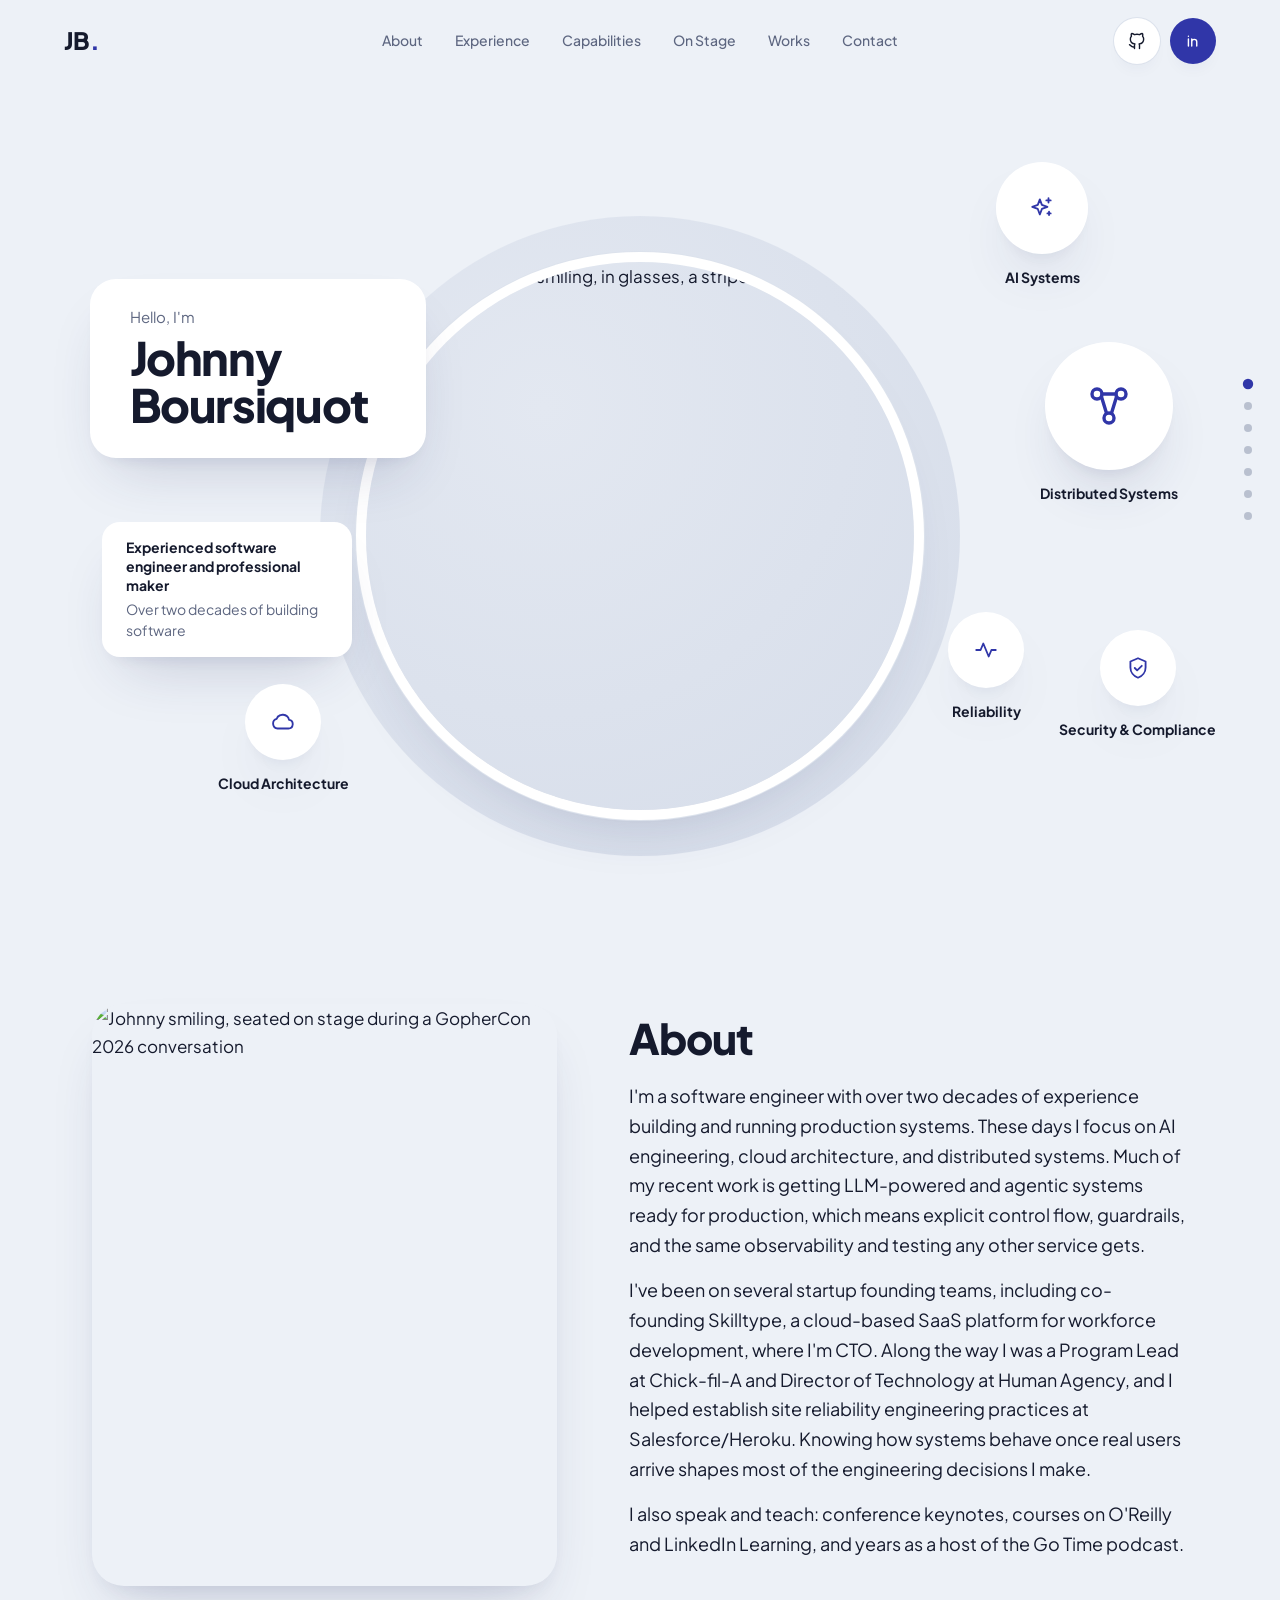
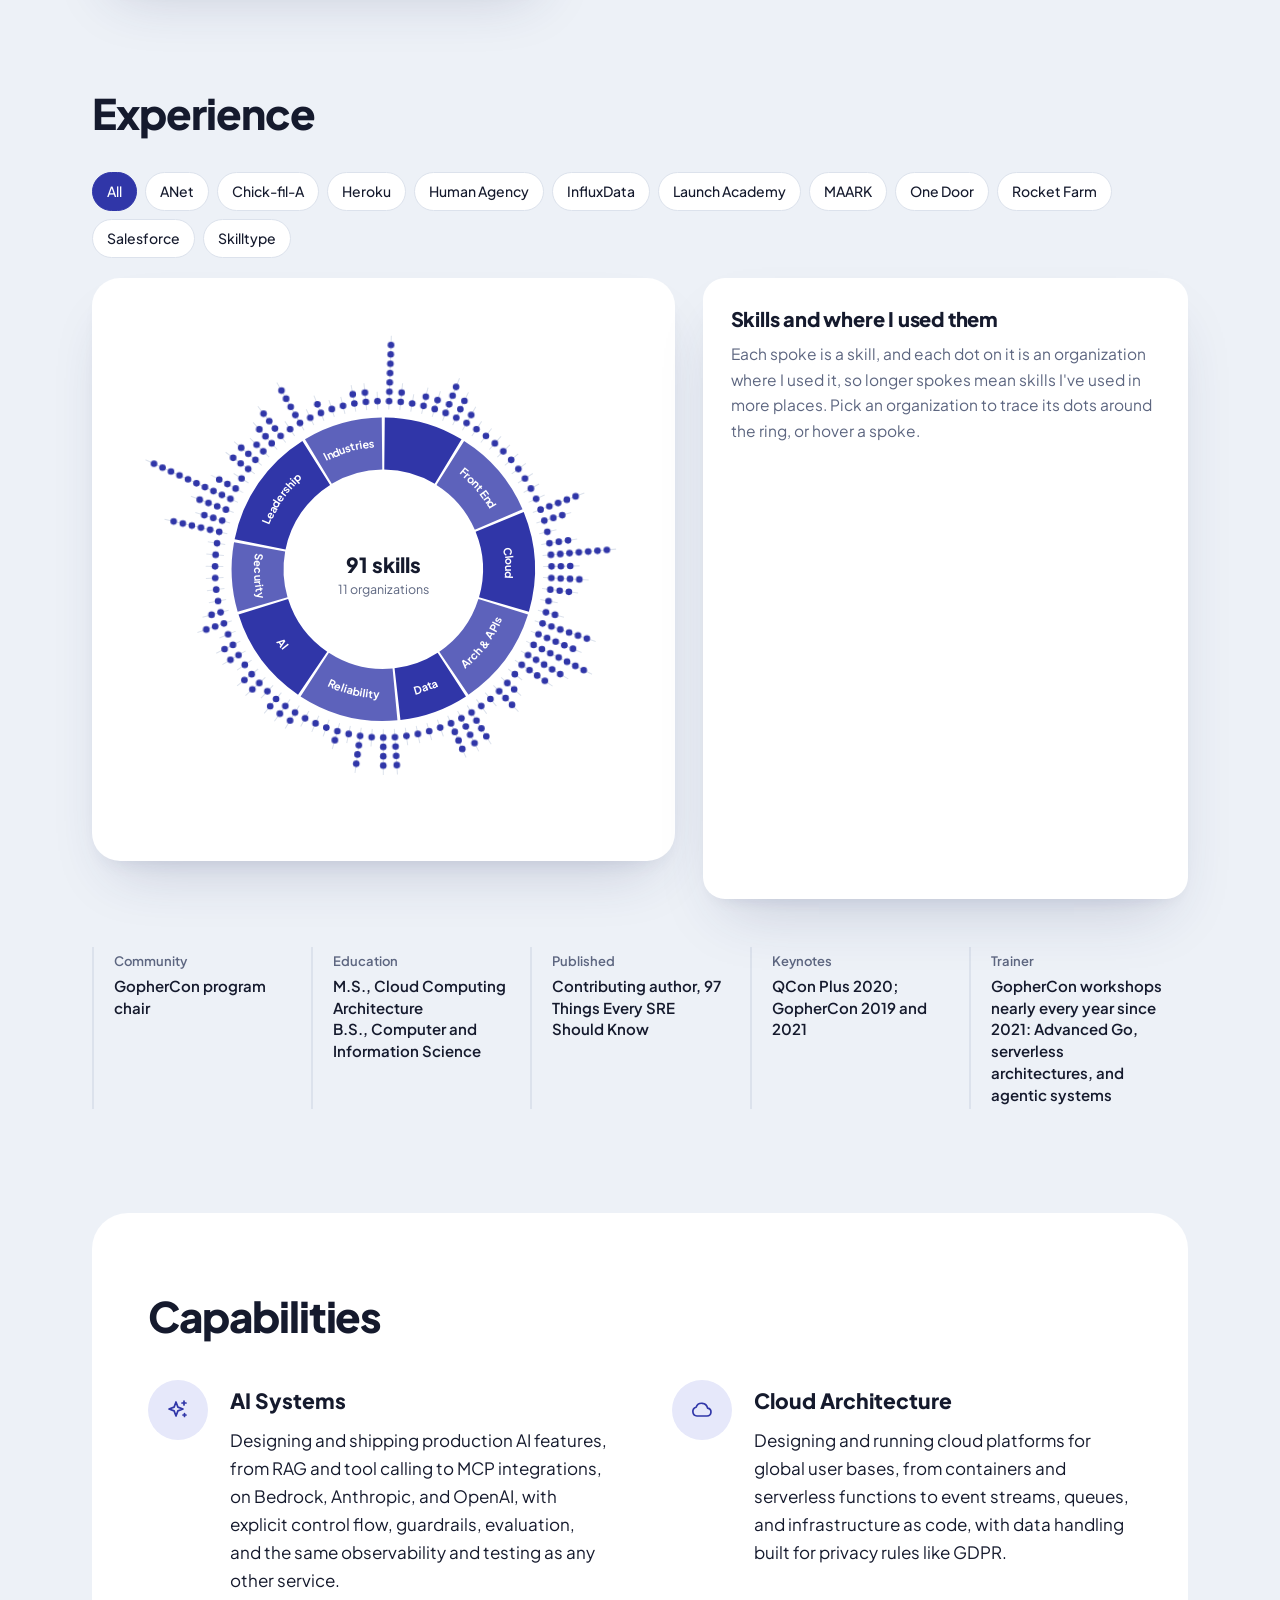
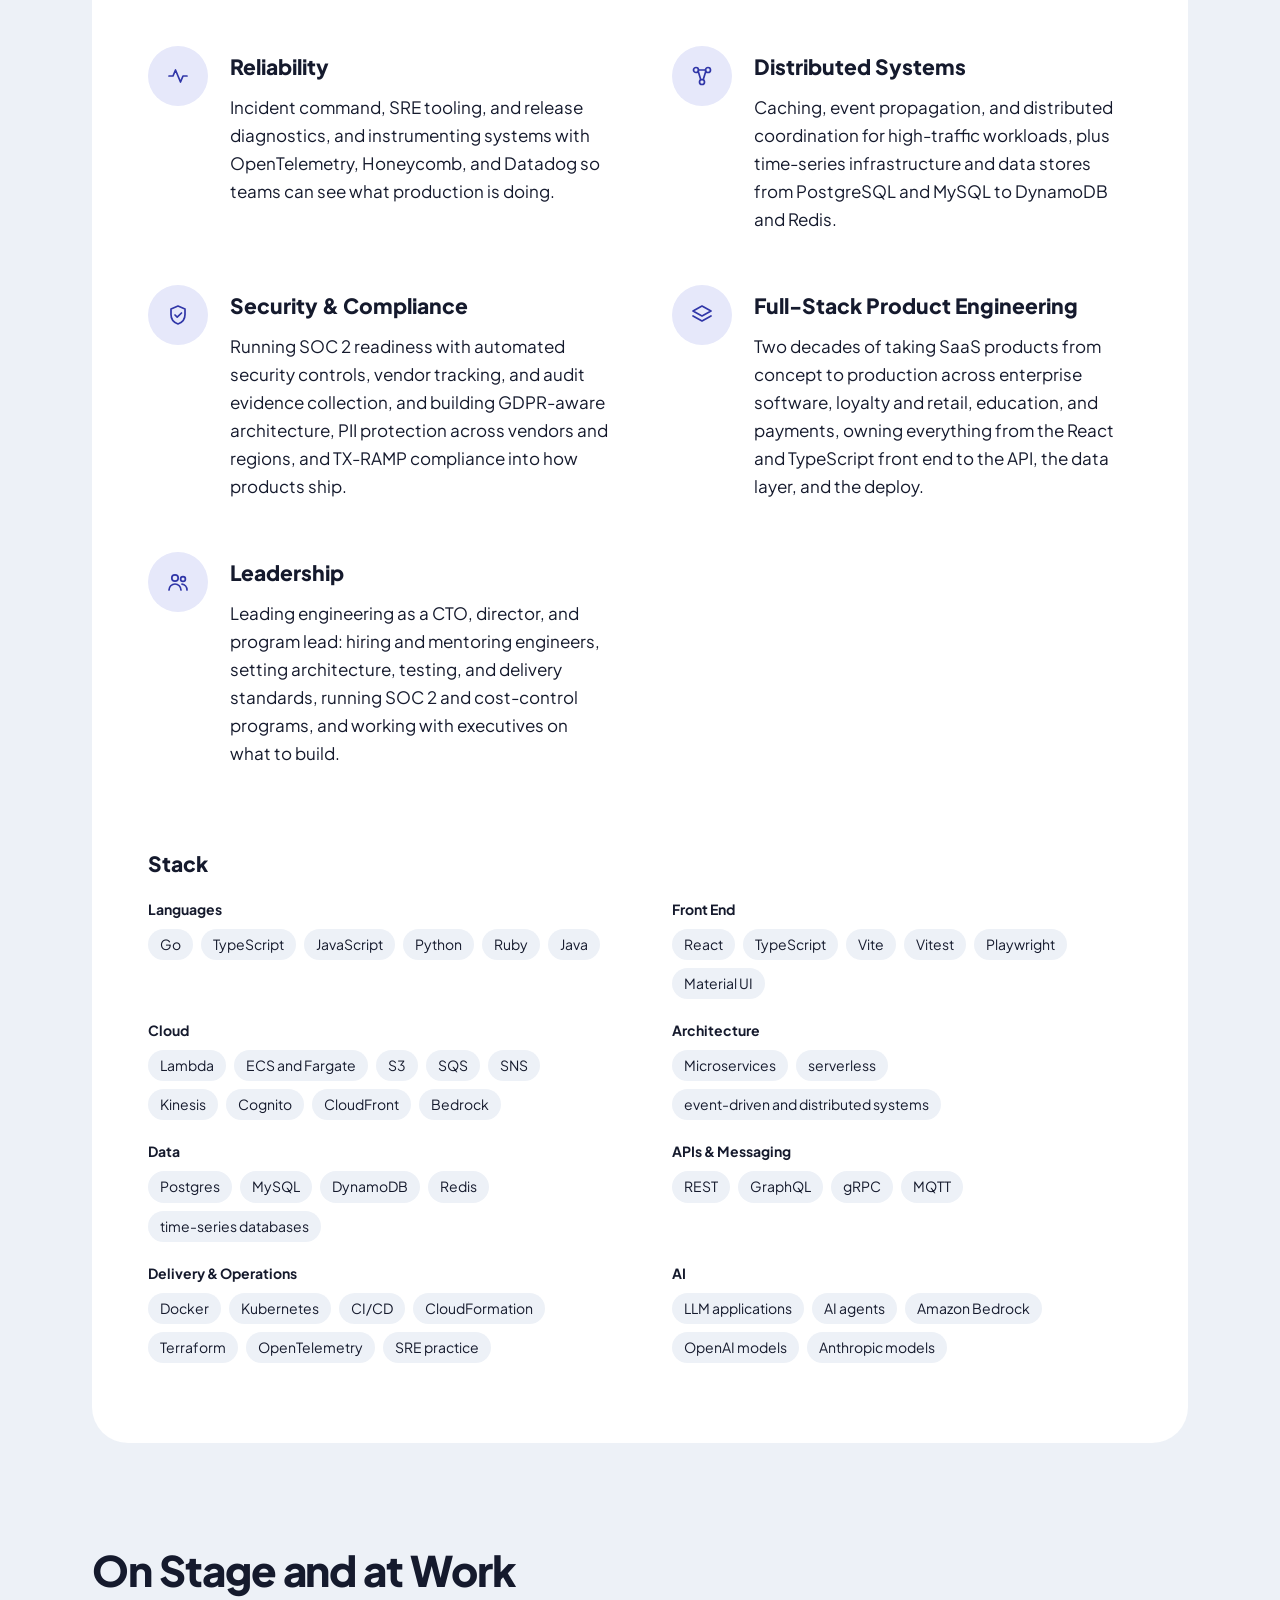
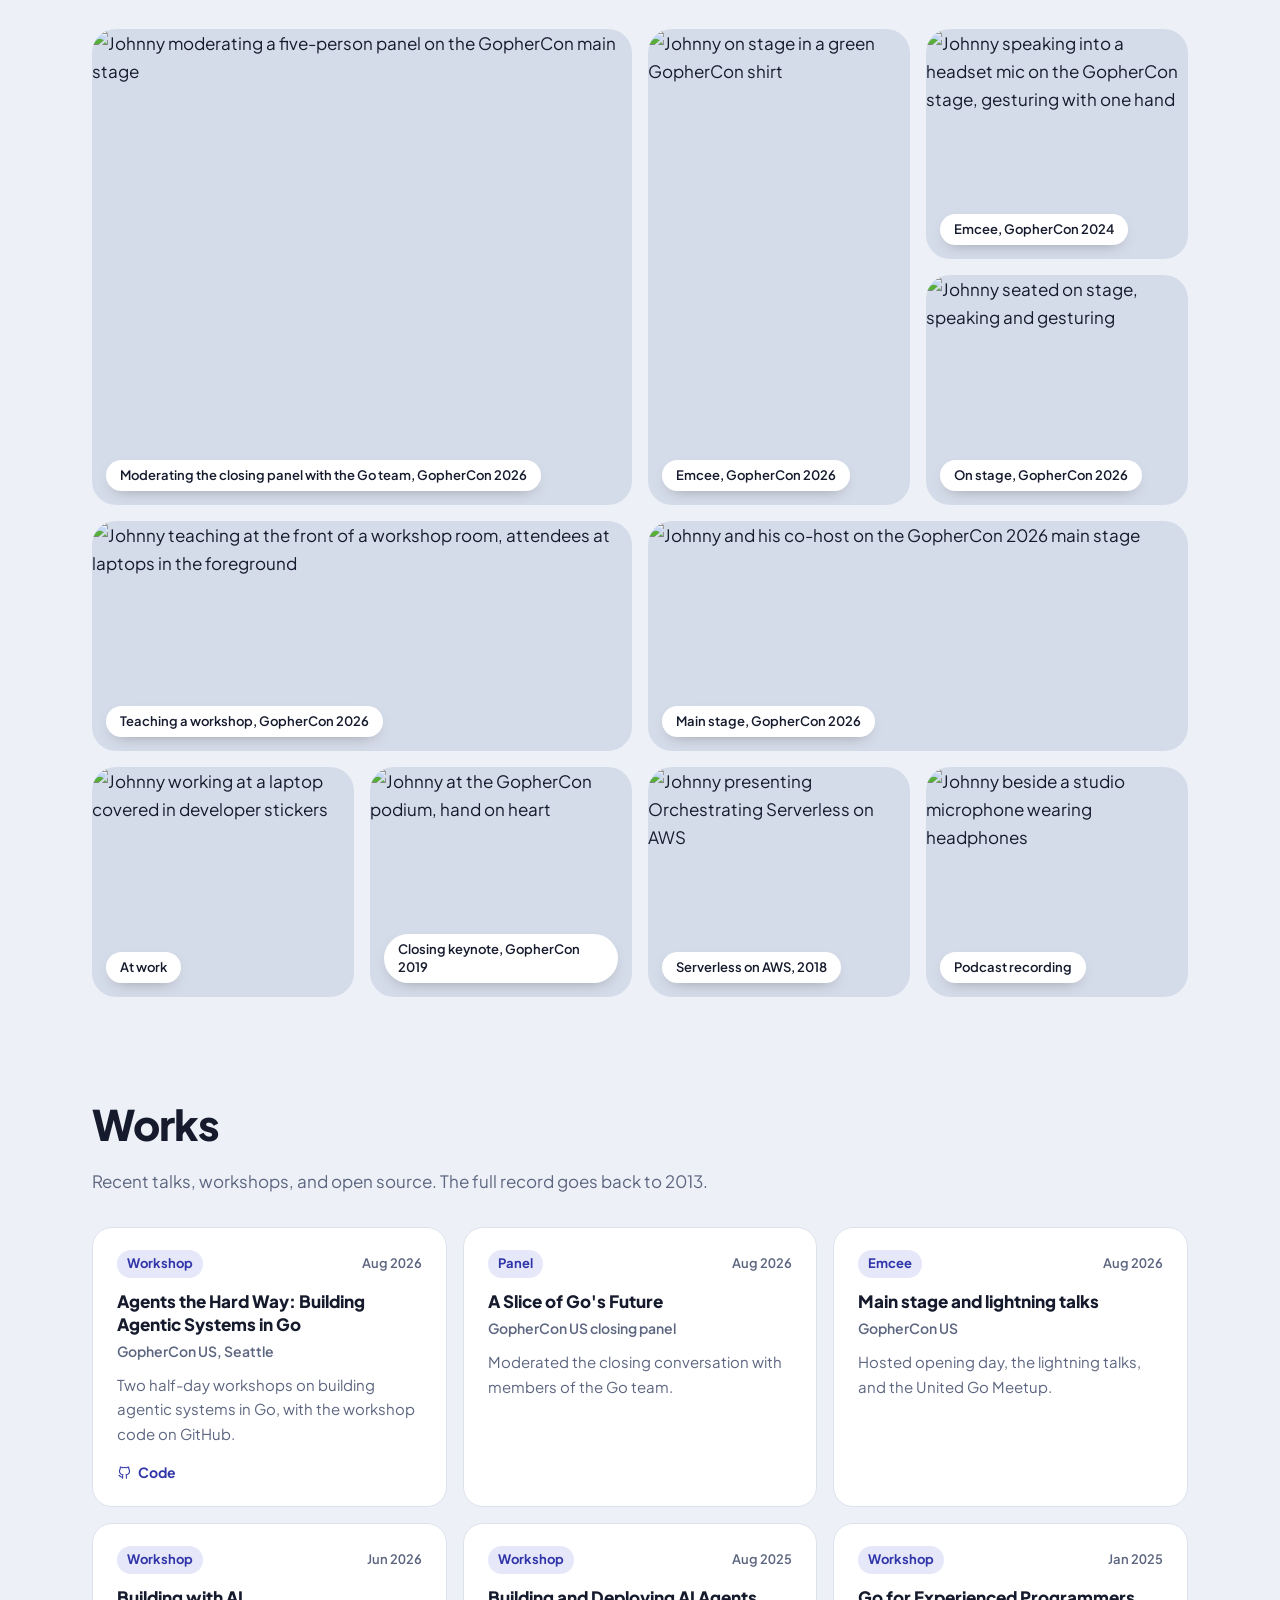
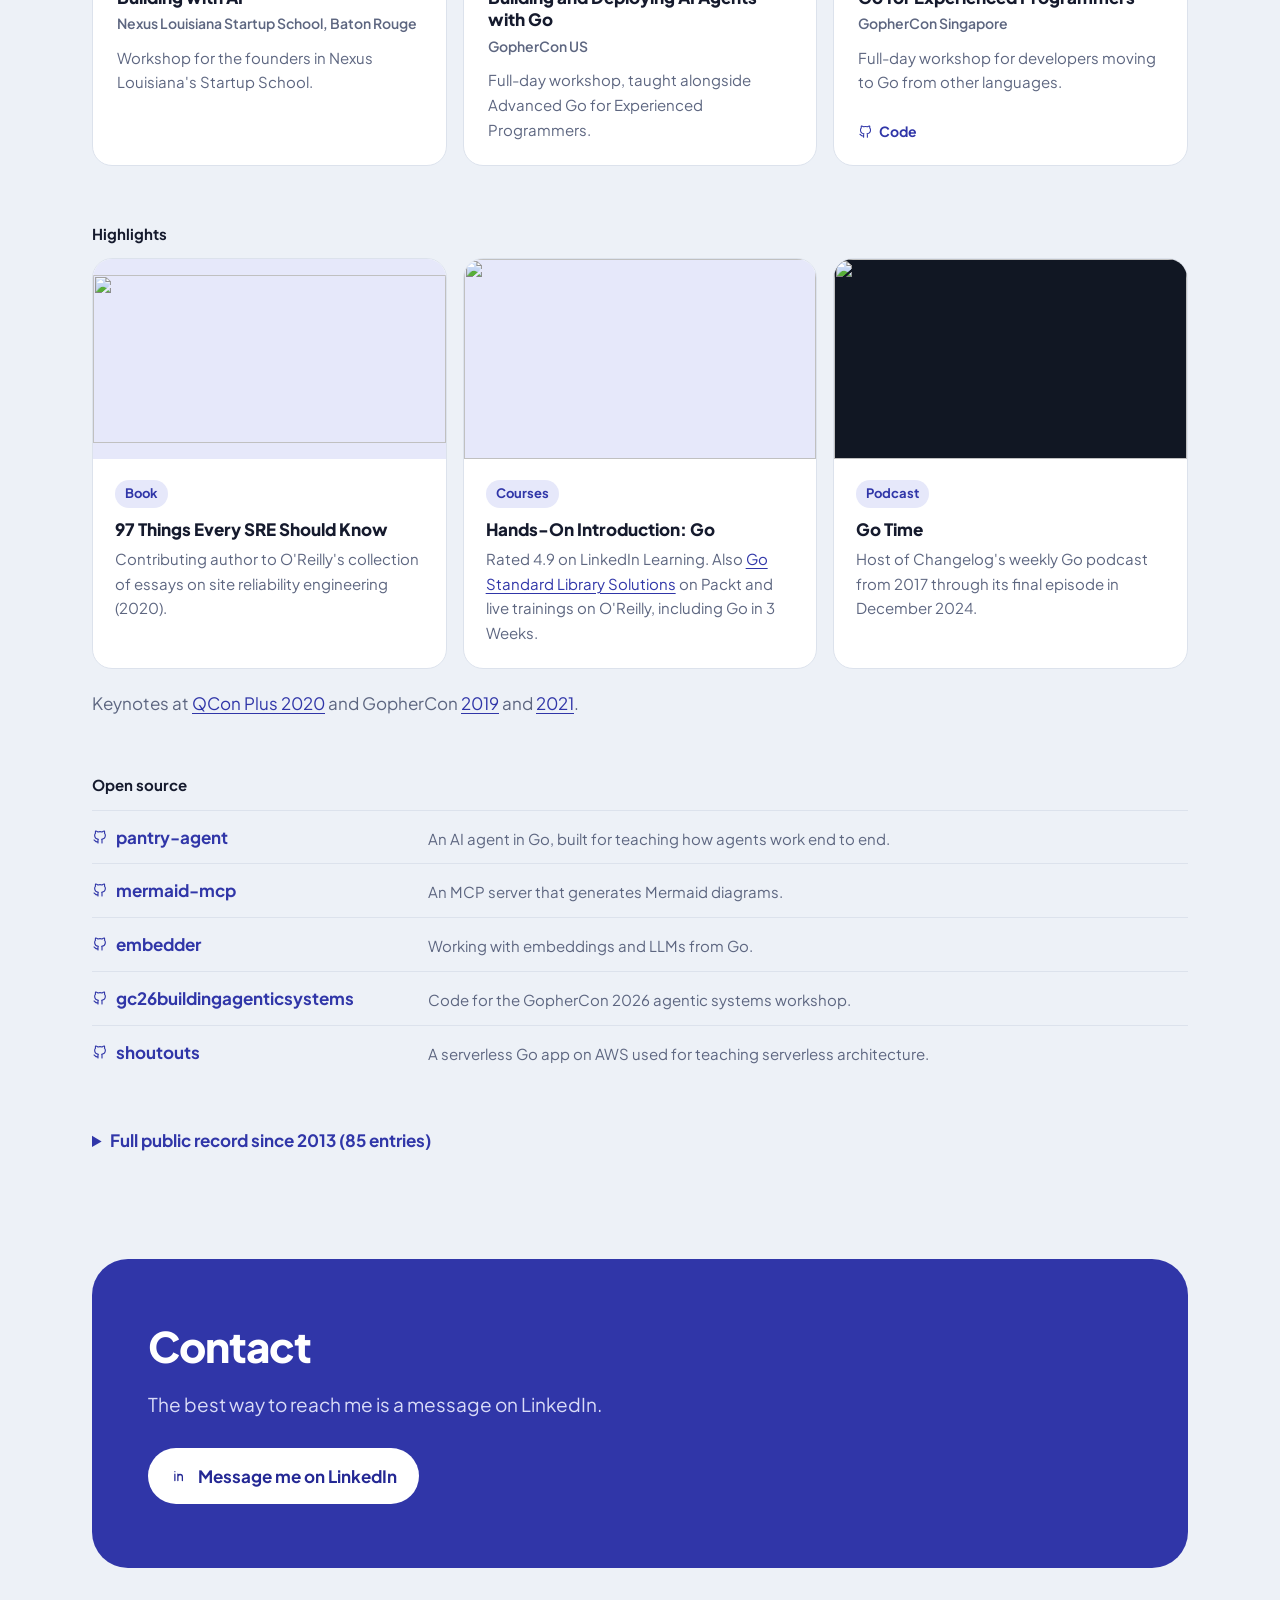
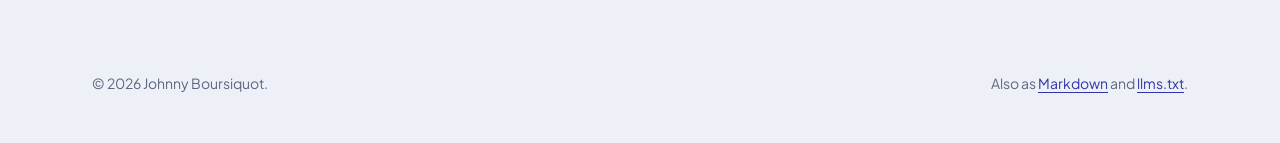
==== layouts/index.html @ 3d29ee63 "fix: shorten ANet and curve sunburst category labels along the ring - Display The Achievement Networ" ====
<!doctype html>
<html lang="en">
<head>
<meta charset="utf-8">
<meta name="viewport" content="width=device-width, initial-scale=1">
<title>Johnny Boursiquot</title>
<meta name="description" content="Software engineer with over two decades of building and running production systems, on startup founding teams and inside large technology companies. Co-founder and CTO of Skilltype. Works across AI systems, cloud architecture, distributed systems, and reliability engineering. Also a conference keynote speaker and instructor, with courses on O&#x27;Reilly, LinkedIn Learning, and Packt.">
<link rel="alternate" type="text/markdown" href="index.md" title="This site as Markdown">
<link rel="icon" href="favicon.ico">
<link rel="preconnect" href="https://fonts.googleapis.com">
<link rel="preconnect" href="https://fonts.gstatic.com" crossorigin>
<link rel="stylesheet" href="https://fonts.googleapis.com/css2?family=Plus+Jakarta+Sans:ital,wght@0,400;0,500;0,600;0,700;0,800;1,400&display=swap">
<script type="application/ld+json">
{
 "@context": "https://schema.org",
 "@graph": [
  {
   "@type": "Person",
   "@id": "https://www.jboursiquot.com/#person",
   "name": "Johnny Boursiquot",
   "url": "https://www.jboursiquot.com/",
   "image": "https://www.jboursiquot.com/img/johnny-headshot-round.jpg",
   "description": "Software engineer with over two decades of building and running production systems, on startup founding teams and inside large technology companies. Co-founder and CTO of Skilltype. Works across AI systems, cloud architecture, distributed systems, and reliability engineering. Also a conference keynote speaker and instructor, with courses on O'Reilly, LinkedIn Learning, and Packt.",
   "jobTitle": "Chief Technology Officer",
   "worksFor": {
    "@type": "Organization",
    "name": "Skilltype",
    "url": "https://www.skilltype.com/"
   },
   "affiliation": {
    "@id": "https://www.jboursiquot.com/#idiomat"
   },
   "knowsAbout": [
    "Software architecture",
    "Distributed systems",
    "Cloud computing",
    "Amazon Web Services",
    "Serverless computing",
    "Site reliability engineering",
    "Large language models",
    "Internet of things",
    "Go (programming language)",
    "Technical training"
   ],
   "sameAs": [
    "https://github.com/jboursiquot",
    "https://www.linkedin.com/in/jboursiquot",
    "https://x.com/jboursiquot",
    "https://changelog.com/person/jboursiquot",
    "https://medium.com/@jboursiquot"
   ],
   "hasCredential": [
    {
     "@type": "EducationalOccupationalCredential",
     "credentialCategory": "degree",
     "name": "M.S., Cloud Computing Architecture, University of Maryland Global Campus"
    },
    {
     "@type": "EducationalOccupationalCredential",
     "credentialCategory": "degree",
     "name": "B.S., Computer and Information Science, University of Maryland Global Campus"
    }
   ]
  },
  {
   "@type": "Organization",
   "@id": "https://www.jboursiquot.com/#idiomat",
   "name": "Idiomat",
   "url": "https://idiomat.co/",
   "founder": {
    "@id": "https://www.jboursiquot.com/#person"
   },
   "description": "Software engineering training and consulting."
  },
  {
   "@type": "ProfilePage",
   "@id": "https://www.jboursiquot.com/",
   "url": "https://www.jboursiquot.com/",
   "mainEntity": {
    "@id": "https://www.jboursiquot.com/#person"
   },
   "dateModified": "2026-09-28"
  }
 ]
}
</script>
<style>
:root {
  --mist: #edf1f7;
  --ink: #151a2d;
  --muted: #5d6680;
  --indigo: #3036a8;
  --indigo-fill: #3036a8;
  --indigo-soft: #e6e8fa;
  --card: #ffffff;
  --line: #dce2ec;
  --disc-a: #e3e8f1;
  --disc-b: #d5dce9;
  --shadow: 0 30px 60px -24px rgba(40, 52, 99, .22), 0 10px 20px -12px rgba(40, 52, 99, .12);
  color-scheme: light;
}
@media (prefers-color-scheme: dark) {
  :root:not([data-theme="light"]) {
    --mist: #0f1320; --ink: #e8ebf4; --muted: #9aa3bc; --indigo: #9aa0ff; --indigo-fill: #4148c8;
    --indigo-soft: #1f2446; --card: #181d2e; --line: #283048; --disc-a: #1a2033; --disc-b: #141a2b;
    --shadow: 0 30px 60px -24px rgba(0, 0, 0, .6), 0 10px 20px -12px rgba(0, 0, 0, .4);
    color-scheme: dark;
  }
}
:root[data-theme="dark"] {
  --mist: #0f1320; --ink: #e8ebf4; --muted: #9aa3bc; --indigo: #9aa0ff; --indigo-fill: #4148c8;
  --indigo-soft: #1f2446; --card: #181d2e; --line: #283048; --disc-a: #1a2033; --disc-b: #141a2b;
  --shadow: 0 30px 60px -24px rgba(0, 0, 0, .6), 0 10px 20px -12px rgba(0, 0, 0, .4);
  color-scheme: dark;
}

* { box-sizing: border-box; }
html { -webkit-text-size-adjust: 100%; scroll-behavior: smooth; scroll-padding-top: 96px; }
body { margin: 0; background: var(--mist); color: var(--ink);
  font: 17px/1.65 "Plus Jakarta Sans", system-ui, sans-serif; overflow-x: hidden; }
a { color: var(--indigo); text-underline-offset: 3px; text-decoration-thickness: 1px; }
:focus-visible { outline: 3px solid var(--indigo); outline-offset: 3px; border-radius: 4px; }
.skip { position: absolute; left: -999px; }
.skip:focus { left: 16px; top: 16px; background: var(--card); padding: 8px 12px; z-index: 20; }
.i { display: block; }
.wrap { max-width: 1160px; margin-inline: auto; padding-inline: 32px; }
section.wrap, section.band, section.contact { margin-block: 104px; }
h2 { font-size: 42px; line-height: 1.1; font-weight: 800; letter-spacing: -0.025em; margin: 0 0 20px; }
h3 { margin: 0; }
p { margin: 0 0 16px; }

/* Header */
/* Sticky header: transparent over the hero, solid once the page scrolls. Height stays 82px (hero offsets by it). */
.bar { position: sticky; top: 0; z-index: 20; margin: 0 auto; height: 82px; box-sizing: border-box;
  padding: 18px max(64px, calc((100% - 1360px) / 2 + 64px));
  display: grid; grid-template-columns: 1fr auto 1fr; align-items: center;
  transition: background-color .25s, box-shadow .25s; }
.bar.stuck { background: color-mix(in srgb, var(--mist) 86%, transparent); box-shadow: 0 1px 0 var(--line);
  -webkit-backdrop-filter: saturate(1.4) blur(12px); backdrop-filter: saturate(1.4) blur(12px); }
.mark { font-size: 24px; font-weight: 800; letter-spacing: -0.03em; color: var(--ink); text-decoration: none; }
.mark span { color: var(--indigo); }
.bar nav { display: flex; gap: 32px; font-size: 14px; font-weight: 500; }
.bar nav a { color: var(--muted); text-decoration: none; position: relative; }
.bar nav a:hover, .bar nav a:focus-visible, .bar nav a.on { color: var(--indigo); }
/* One underline that slides to the hovered or focused link, and rests on the section in view */
.bar nav { position: relative; }
.nav-line { position: absolute; left: 0; bottom: -8px; width: 0; height: 2px; border-radius: 2px;
  background: var(--indigo); opacity: 0; pointer-events: none;
  transition: transform .3s cubic-bezier(.2, .8, .2, 1), width .3s cubic-bezier(.2, .8, .2, 1), opacity .2s; }
.nav-line.show { opacity: 1; }
.actions { justify-self: end; display: flex; gap: 10px; }
.round { width: 46px; height: 46px; border-radius: 50%; background: var(--indigo-fill); color: #fff;
  display: grid; place-items: center; box-shadow: var(--shadow); }

/* Hero stage */
.hero { position: relative; max-width: 1360px; margin: -82px auto 0; height: clamp(760px, 100vh, 940px); overflow: hidden; }
.disc { position: absolute; left: 50%; top: 24%; width: 640px; height: 640px; margin-left: -320px; border-radius: 50%;
  background: radial-gradient(circle at 35% 30%, var(--disc-a), var(--disc-b)); }
.me { position: absolute; left: 50%; bottom: 0; height: 86%; width: auto; transform: translateX(-50%);
  filter: drop-shadow(0 30px 40px rgba(20, 26, 45, .18)); }
.sphere { position: absolute; border-radius: 50%; background: radial-gradient(circle at 30% 25%, var(--card), var(--disc-b)); }
.s1 { left: 9%; top: 76%; width: 130px; height: 130px; }
.s2 { right: 27%; bottom: 6%; width: 86px; height: 86px; }
.dot { position: absolute; left: 31%; top: 90%; width: 14px; height: 14px; border-radius: 50%; background: #9aa0d8; }

.card { position: absolute; background: var(--card); border-radius: 26px; box-shadow: var(--shadow); z-index: 2; }
.card.name { left: 7%; top: 31%; padding: 26px 40px 30px; }
.hello { font-size: 15px; color: var(--muted); margin: 0 0 4px; }
h1 { font-size: 46px; line-height: 1.02; font-weight: 800; letter-spacing: -0.03em; margin: 0; max-width: 8ch; }
.card.role { left: 12%; top: 58%; padding: 16px 24px; border-radius: 18px; font-size: 14px; line-height: 1.5; }
.card.role p { margin: 0; }
.card.role p + p { color: var(--muted); }

.orb { position: absolute; z-index: 2; display: flex; flex-direction: column; align-items: center; gap: 12px;
  color: var(--ink); text-decoration: none; font-size: 14px; font-weight: 700; }
.orb .ball { width: 92px; height: 92px; border-radius: 50%; background: var(--card); box-shadow: var(--shadow);
  display: grid; place-items: center; color: var(--indigo); transition: transform .2s; }
.orb:hover .ball, .orb:focus-visible .ball { transform: translateY(-3px); background: var(--indigo-fill); color: #fff; }
.orb .ball { transition: transform .2s, background .2s, color .2s; }
.o1 { right: 22%; top: 18%; }
.o2 { right: 20%; top: 68%; }
.o3 { left: 20%; top: 70%; }
.o3 .ball, .o2 .ball { width: 76px; height: 76px; }
.orb.big { right: 8%; top: 38%; }
.orb.big .ball { width: 128px; height: 128px; }
.orb.big .ball .i { width: 48px; height: 48px; }

.social { position: absolute; left: 64px; bottom: 64px; list-style: none; margin: 0; padding: 0; display: grid; gap: 12px; z-index: 3; }
.social a { width: 36px; height: 36px; border-radius: 50%; display: grid; place-items: center; color: var(--ink);
  background: var(--card); box-shadow: 0 4px 10px -4px rgba(40, 52, 99, .25); }
.social li:first-child a { background: var(--indigo-fill); color: #fff; }
.now { position: absolute; right: 64px; bottom: 56px; text-align: right; font-size: 13px; font-weight: 600;
  line-height: 1.5; margin: 0; z-index: 3; }

.dots { position: fixed; right: 28px; top: 50%; transform: translateY(-50%); display: grid; gap: 14px; z-index: 10; }
.dots a { width: 8px; height: 8px; border-radius: 50%; background: #b9c0cf; transition: background .2s, transform .2s; }
.dots a.on { background: var(--indigo-fill); transform: scale(1.3); }

/* One orchestrated entrance, only when JS is on and motion is allowed */
@media (prefers-reduced-motion: no-preference) {
  .js .hero .disc { transform: scale(.85); opacity: 0; transition: transform 1s cubic-bezier(.2, .8, .2, 1), opacity .8s; }
  .js .hero .me { transform: translate(-50%, 48px); opacity: 0; transition: transform 1s cubic-bezier(.2, .8, .2, 1) .15s, opacity .8s .15s; }
  .js .hero .card, .js .hero .orb { opacity: 0; transform: translateY(18px) scale(.96);
    transition: transform .8s cubic-bezier(.2, .8, .2, 1), opacity .6s; }
  .js .hero .card.name { transition-delay: .45s; }
  .js .hero .card.role { transition-delay: .6s; }
  .js .hero .o1 { transition-delay: .7s; }
  .js .hero .big { transition-delay: .8s; }
  .js .hero .o2 { transition-delay: .9s; }
  .js .hero .o3 { transition-delay: 1s; }
  .ready .hero .disc { transform: none; opacity: 1; }
  .ready .hero .me { transform: translateX(-50%); opacity: 1; }
  .ready .hero .card, .ready .hero .orb { opacity: 1; transform: none; }
  .hero [data-depth] { translate: calc(var(--px, 0) * var(--d, 0) * 1px) calc(var(--py, 0) * var(--d, 0) * 1px); }
}

/* About */
.about { display: grid; grid-template-columns: 5fr 6fr; gap: 72px; align-items: center; }
.about-photo { margin: 0; }
.about-photo img { display: block; width: 100%; aspect-ratio: 4 / 5; object-fit: cover; object-position: 50% 35%;
  border-radius: 32px; box-shadow: var(--shadow); }
.about p { font-size: 18px; max-width: 60ch; }

/* Experience */
.sub { color: var(--muted); max-width: 62ch; }
.exp-grid { display: grid; grid-template-columns: minmax(0, 1fr) 320px; gap: 48px; align-items: start; margin-top: 40px; }
.glance { position: sticky; top: 32px; background: var(--card); border-radius: 24px; padding: 28px; box-shadow: var(--shadow); }
.glance h3 { font-size: 17px; font-weight: 800; margin-bottom: 12px; }
.glance dl { margin: 0; }
.glance dl div { padding: 10px 0; border-top: 1px solid var(--line); }
.glance dt { font-size: 13px; font-weight: 600; color: var(--muted); }
.glance dd { margin: 0; font-size: 15px; font-weight: 600; line-height: 1.45; }
.gl-links { display: flex; gap: 16px; margin: 14px 0 0; font-weight: 700; font-size: 15px; }
ol.timeline { list-style: none; margin: 0; padding: 0 0 0 36px; position: relative; }
ol.timeline::before { content: ""; position: absolute; left: 8px; top: 12px; bottom: 12px; width: 2px; background: var(--line); }
ol.timeline li { position: relative; background: var(--card); border-radius: 20px; padding: 22px 28px; margin-bottom: 14px;
  box-shadow: 0 1px 0 var(--line); }
ol.timeline li::before { content: ""; position: absolute; left: -34px; top: 30px; width: 14px; height: 14px; border-radius: 50%;
  background: var(--mist); border: 3px solid var(--indigo-fill); }
ol.timeline li:first-child::before { background: var(--indigo-fill); }
.exp-head { display: flex; flex-wrap: wrap; align-items: baseline; gap: 4px 14px; margin-bottom: 6px; }
.exp-head h3 { font-size: 20px; font-weight: 800; letter-spacing: -0.01em; }
.exp-head h3 a { color: var(--ink); text-decoration: none; }
.exp-head h3 a:hover { color: var(--indigo); }
.exp-head .role { color: var(--indigo); font-weight: 600; font-size: 15px; }
ol.timeline p, ol.timeline ul { margin: 0; color: var(--muted); }
ol.timeline ul { padding-left: 18px; }
ol.timeline ul li { background: none; box-shadow: none; padding: 0; margin: 0 0 4px; border-radius: 0; }
ol.timeline ul li::before { display: none; }
.exp-head .when { margin-left: auto; font-size: 14px; font-weight: 600; color: var(--muted); font-variant-numeric: tabular-nums; }
ol.timeline .tech { margin-top: 10px; font-size: 14px; color: var(--ink); opacity: .75; }

/* Capabilities */
/* Boxed sections match the content column (1096px, 16px gutters on phones). */
.band { background: var(--card); padding-block: 80px; border-radius: 36px; width: min(1096px, calc(100% - 64px)); margin-inline: auto; }
.band > .wrap { padding-inline: 56px; }
ul.caps { list-style: none; margin: 40px 0 0; padding: 0; display: grid; grid-template-columns: 1fr 1fr; gap: 44px 64px; }
ul.caps li { display: grid; grid-template-columns: 60px 1fr; gap: 22px; scroll-margin-top: 40px; }
ul.caps .ball { width: 60px; height: 60px; border-radius: 50%; background: var(--indigo-soft); color: var(--indigo);
  display: grid; place-items: center; }
ul.caps h3 { font-size: 21px; font-weight: 800; margin: 4px 0 8px; }
ul.caps p { margin: 0 0 8px; }
ul.caps .where { font-size: 14px; font-weight: 600; color: var(--muted); }
.stack-h { font-size: 21px; font-weight: 800; margin: 72px 0 16px; }
dl.stack { margin: 0; display: grid; grid-template-columns: 1fr 1fr; gap: 20px 64px; }
dl.stack dt { font-size: 14px; font-weight: 700; margin-bottom: 8px; }
dl.stack dd { margin: 0; display: flex; flex-wrap: wrap; gap: 8px; }
dl.stack span { font-size: 14px; padding: 4px 12px; border-radius: 999px; background: var(--mist); }

/* Photo mosaic */
.mosaic { display: grid; grid-template-columns: repeat(4, 1fr); grid-auto-rows: 230px; grid-auto-flow: dense; gap: 16px; margin-top: 36px; }
.ph { position: relative; margin: 0; border-radius: 24px; overflow: hidden; background: var(--disc-b); }
.ph img { width: 100%; height: 100%; object-fit: cover; display: block; }
.ph.xl { grid-column: span 2; grid-row: span 2; }
.ph.tall { grid-row: span 2; }
.ph.wide { grid-column: span 2; }
.ph figcaption { position: absolute; left: 14px; bottom: 14px; right: 14px; width: fit-content; background: var(--card); color: var(--ink);
  font-size: 13px; font-weight: 600; line-height: 1.35; padding: 7px 14px; border-radius: 999px; box-shadow: 0 6px 16px -8px rgba(0, 0, 0, .35); }

/* Public work */
.pub-grid { display: grid; grid-template-columns: 1fr 1fr; gap: 64px; margin-top: 32px; }
.public h3 { font-size: 15px; font-weight: 700; color: var(--muted); margin-bottom: 12px; }
ul.keys, ul.plain { list-style: none; padding: 0; margin: 0; }
ul.keys li { display: grid; grid-template-columns: 64px 1fr; gap: 12px; padding: 12px 0; border-top: 1px solid var(--line); }
ul.keys .yr { font-weight: 800; color: var(--indigo); }
ul.keys small { display: block; color: var(--muted); font-size: 14px; }
ul.plain li { padding: 12px 0; border-top: 1px solid var(--line); }
details.all { margin-top: 48px; }
details.all summary { cursor: pointer; font-weight: 700; color: var(--indigo); }
ol.log { list-style: none; padding: 0; margin: 16px 0 0; font-size: 15px; }
ol.log li { display: grid; grid-template-columns: 96px 240px 1fr; gap: 16px; padding: 10px 0; border-top: 1px solid var(--line); }
ol.log time, ol.log span { color: var(--muted); }

/* Contact */
.contact .wrap { background: var(--indigo-fill); color: #fff; border-radius: 36px; padding: 64px 56px; width: min(1096px, calc(100% - 64px)); }
.contact h2 { color: #fff; }
.contact p { color: #d9dbf7; font-size: 19px; }
.cta { display: flex; flex-wrap: wrap; gap: 14px; margin-top: 28px; }
.btn { display: inline-flex; align-items: center; gap: 10px; padding: 14px 22px; border-radius: 999px; font-weight: 700;
  text-decoration: none; background: #fff; color: #242894; }
.btn.ghost { background: transparent; color: #fff; box-shadow: inset 0 0 0 1.5px rgba(255, 255, 255, .6); }
.contact :focus-visible { outline-color: #fff; }
.foot { display: flex; flex-wrap: wrap; justify-content: space-between; gap: 8px 24px; color: var(--muted); font-size: 14px; padding-block: 0 48px; }
.foot p { margin: 0; }

/* Tablet and phone: the stage becomes a stack */
@media (max-width: 1100px) {
  .card.name { left: 4%; }
  .card.role { left: 6%; }
  .o1 { right: 18%; } .o2 { right: 14%; } .orb.big { right: 2%; }
  .orb.big .ball { width: 116px; height: 116px; }
  .bar nav { gap: 20px; }
}
@media (max-width: 900px) {
  .bar { grid-template-columns: 1fr auto; height: 72px; padding: 13px 16px; }
  html { scroll-padding-top: 84px; }
  .bar nav { display: none; }
  .dots { display: none; }
  .hero { height: auto; margin-top: 0; display: grid; grid-template-columns: 1fr 1fr; gap: 10px; padding: 24px 16px 0; overflow: visible; }
  .hero > .card, .hero > .me, .hero > .social, .hero > .now { grid-column: 1 / -1; }
  .hero > * { position: static !important; }
  .disc, .sphere, .dot { display: none; }
  .card.name { order: 1; padding: 20px 24px; border-radius: 22px; }
  h1 { font-size: 38px; max-width: none; }
  .card.role { order: 3; margin: -40px 12px 10px; justify-self: start; }
  .orb { order: 3; flex-direction: row; gap: 10px; font-size: 13px; }
  .orb .ball, .o3 .ball, .o2 .ball { width: 44px; height: 44px; }
  .orb .ball .i { width: 20px; height: 20px; }
  .hero .orb { order: 4; background: var(--card); border-radius: 999px; padding: 6px 12px 6px 6px; box-shadow: 0 4px 12px -6px rgba(40, 52, 99, .25); }
  .hero .orb .ball { box-shadow: none; background: var(--indigo-soft); }
  .hero .orb.big .ball { width: 44px; height: 44px; }
  .hero .orb.big .ball .i { width: 22px; height: 22px; }
  .me { order: 2; transform: none !important; width: 100%; height: auto; max-width: 380px; justify-self: center; margin-top: 8px;
    background: radial-gradient(circle at 50% 62%, var(--disc-b) 0 58%, transparent 59%); }
  .social { order: 5; display: flex; justify-content: center; margin-top: 20px; }
  .now { order: 6; text-align: center; margin-top: 12px; }
  .wrap { padding-inline: 16px; }
  section.wrap, section.band, section.contact { margin-block: 80px; }
  h2 { font-size: 32px; }
  .about { grid-template-columns: 1fr; gap: 32px; }
  .about-photo img { aspect-ratio: 4 / 3; }
  .exp-grid { grid-template-columns: 1fr; }
  .glance { position: static; }
  ol.timeline { padding-left: 28px; }
  ol.timeline li { padding: 18px 20px; }
  ol.timeline li::before { left: -26px; }
  ol.timeline::before { left: 4px; }
  .band { border-radius: 28px; padding-block: 56px; width: calc(100% - 32px); }
  .band > .wrap { padding-inline: 20px; }
  ul.caps, dl.stack, .pub-grid { grid-template-columns: 1fr; gap: 32px; }
  .mosaic { grid-template-columns: 1fr 1fr; grid-auto-rows: 160px; gap: 10px; }
  .ph.xl { grid-column: span 2; }
  .ph.tall { grid-row: span 2; }
  .ph figcaption { font-size: 12px; padding: 5px 10px; left: 8px; bottom: 8px; right: 8px; }
  ol.log li { grid-template-columns: 1fr; gap: 0; }
  .contact .wrap { padding: 40px 24px; border-radius: 28px; width: calc(100% - 32px); }
}
@media (prefers-reduced-motion: reduce) { html { scroll-behavior: auto; } * { transition: none !important; } }

@media (prefers-color-scheme: dark) {
  :root:not([data-theme="light"]) .orb .ball, :root:not([data-theme="light"]) .sphere, :root:not([data-theme="light"]) .card { box-shadow: 0 0 0 1px var(--line), var(--shadow); }
}
:root[data-theme="dark"] .orb .ball, :root[data-theme="dark"] .sphere, :root[data-theme="dark"] .card { box-shadow: 0 0 0 1px var(--line), var(--shadow); }

/* Experience: skill spokes. Each spoke is a skill, each dot an organization that used it. */
.orbit { margin-top: 36px; }
.orbit-chips { display: flex; flex-wrap: wrap; gap: 8px; margin-bottom: 20px; }
.orbit-chips button { font: inherit; font-size: 14px; font-weight: 500; padding: 7px 14px; border-radius: 999px; cursor: pointer;
  color: var(--ink); background: var(--card); border: 1px solid var(--line); transition: background .2s, color .2s, border-color .2s; }
.orbit-chips button:hover { border-color: var(--indigo-fill); }
.orbit-chips button[aria-pressed="true"] { background: var(--indigo-fill); border-color: var(--indigo-fill); color: #fff; }
.orbit-grid { display: grid; grid-template-columns: minmax(0, 6fr) minmax(0, 5fr); gap: 28px; align-items: start; }
.orbit-chart { background: var(--card); border-radius: 28px; padding: 16px; box-shadow: var(--shadow); }
.orbit-chart svg { display: block; width: 100%; height: auto; overflow: visible; }
.orbit-panel { background: var(--card); border-radius: 22px; padding: 24px 28px; box-shadow: var(--shadow); position: sticky; top: 100px;
  display: grid; }
/* Every panel occupies the same cell, so the box is always as tall as the longest one and the page never shifts. */
.orbit-panel > .rd { grid-area: 1 / 1; }
.orbit-panel > .rd[hidden] { display: block; visibility: hidden; }
.o-cat { fill: var(--indigo-fill); }
.o-cat-lab { fill: #fff; font-size: 10.5px; font-weight: 700; text-anchor: middle; pointer-events: none; }
.o-spoke { stroke: var(--line); stroke-width: 1; transition: stroke .2s; }
.o-spoke.on { stroke: var(--indigo); stroke-width: 1.5; }
.o-dot { fill: var(--indigo); transition: opacity .3s, r .25s; }
.o-dot.fade { opacity: .12; }
.o-dot.hot { r: 4.4; }
.o-hit { fill: transparent; cursor: pointer; }
.o-lab { fill: var(--ink); font-size: 10.5px; font-weight: 700; opacity: 0; transition: opacity .2s; pointer-events: none; paint-order: stroke; stroke: var(--card); stroke-width: 3px; }
.o-lab.on { opacity: 1; }
.o-center { fill: var(--ink); font-size: 20px; font-weight: 800; text-anchor: middle; }
.o-center2 { fill: var(--muted); font-size: 12px; text-anchor: middle; }
@media (prefers-reduced-motion: no-preference) {
  .o-dot { transform-box: fill-box; transform-origin: center; }
  .orbit.pending .o-dot { opacity: 0; transform: scale(.2); }
  .orbit.play .o-dot { animation: o-pop .45s cubic-bezier(.2, .8, .2, 1) both; animation-delay: calc(var(--d) * 1ms); }
  @keyframes o-pop { from { opacity: 0; transform: scale(.2); } }
  .orbit-panel .rd:not([hidden]) { animation: o-fade .3s ease both; }
  @keyframes o-fade { from { opacity: 0; transform: translateY(4px); } }
}
.rd h3 { font-size: 20px; font-weight: 800; letter-spacing: -0.01em; margin-bottom: 4px; }
.rd h3 a { color: var(--ink); text-decoration: none; }
.rd p, .rd ul { margin: 0; color: var(--muted); font-size: 15.5px; }
.rd ul { padding-left: 18px; margin-top: 8px; }
.rd ul li { margin-bottom: 4px; }
.rd .rd-meta { color: var(--indigo); font-weight: 600; font-size: 14px; }
.rd .tech { margin-top: 10px; font-size: 13.5px; color: var(--ink); opacity: .75; }
.rd-default p { margin-top: 6px; }
.rd-orgs { list-style: none; padding: 0 !important; }
.rd-orgs li { padding: 6px 0; border-top: 1px solid var(--line); color: var(--ink); }

dl.facts { display: grid; grid-template-columns: repeat(5, minmax(0, 1fr)); margin: 48px 0 0; }
dl.facts div { padding: 4px 20px; border-left: 2px solid var(--line); }
dl.facts dt { font-size: 13px; font-weight: 600; color: var(--muted); }
dl.facts dd { margin: 2px 0 0; font-size: 15px; font-weight: 600; line-height: 1.45; }

@media (max-width: 900px) {
  .orbit-grid { grid-template-columns: minmax(0, 1fr); gap: 16px; }
  .orbit-chips { flex-wrap: nowrap; overflow-x: auto; margin: 0 -16px 16px; padding: 2px 16px 6px; scrollbar-width: none; }
  .orbit-chips button { flex: none; font-size: 13px; padding: 6px 12px; }
  .orbit-chart { padding: 6px; border-radius: 22px; }
  .orbit-panel { position: static; padding: 20px; }
  dl.facts { grid-template-columns: 1fr 1fr; gap: 16px 0; }
}
@media (max-width: 1100px) and (min-width: 901px) { dl.facts { grid-template-columns: repeat(3, minmax(0, 1fr)); gap: 20px 0; } }
.round.alt { background: var(--card); color: var(--ink); box-shadow: 0 0 0 1px var(--line), var(--shadow); }
.round.alt:hover { color: var(--indigo); }


/* Round studio portrait, centered in the disc so the disc reads as a halo */
.portrait { position: absolute; left: 50%; top: calc(24% + 320px); width: 548px; aspect-ratio: 1; margin: 0;
  transform: translate(-50%, -50%); border-radius: 50%; overflow: hidden; z-index: 1;
  box-shadow: 0 0 0 10px var(--card), 0 0 0 11px var(--line), var(--shadow); }
.portrait img { display: block; width: 100%; height: 100%; object-fit: cover; }
@media (prefers-reduced-motion: no-preference) {
  .js .hero .portrait { opacity: 0; transform: translate(-50%, -46%) scale(.96);
    transition: transform 1s cubic-bezier(.2, .8, .2, 1) .15s, opacity .8s .15s; }
  .ready .hero .portrait { opacity: 1; transform: translate(-50%, -50%); }
}
@media (max-width: 1100px) and (min-width: 901px) { .portrait { width: 480px; } }
@media (max-width: 900px) {
  .hero > .portrait { grid-column: 1 / -1; order: 2; justify-self: center; width: min(300px, 78vw); margin: 20px 0 28px;
    transform: none !important; opacity: 1 !important; }
}
.rd h3 .via { font-size: 15px; font-weight: 600; color: var(--muted); letter-spacing: 0; margin-left: 6px; }
/* Role card wraps to a narrow column so it sits beside the portrait, not over the face */
@media (min-width: 901px) {
  .card.role { left: 8%; max-width: 250px; }
  .card.role p:first-child { line-height: 1.35; margin-bottom: 4px; }
}
@media (max-width: 1100px) and (min-width: 901px) { .card.role { left: 3%; } }
@media (min-width: 901px) { .hero .o3 { top: 76%; left: 17%; } }
@media (max-width: 1100px) and (min-width: 901px) { .card.role { left: 2%; max-width: 230px; } .hero .o3 { left: 12%; } }

/* Fifth bubble: lower right, clear of Reliability and the Distributed Systems label */
.o5 { right: 5%; top: 70%; }
.o5 .ball { width: 76px; height: 76px; }
@media (prefers-reduced-motion: no-preference) { .js .hero .o5 { transition-delay: 1.1s; } }
@media (max-width: 1100px) and (min-width: 901px) { .o5 { right: 2%; } }
@media (max-width: 1300px) and (min-width: 901px) { .o1 { right: 15%; } }
@media (max-width: 1100px) and (min-width: 901px) { .o5 { right: 3%; top: 82%; } .o2 { right: 12%; } }
@media (max-width: 900px) {
  .hero .o5 .ball { width: 44px; height: 44px; }
  .hero .o5 { grid-column: 1 / -1; justify-self: start; }
}

/* Works: recent cards, open source list, earlier highlights */
ol.recent { list-style: none; margin: 32px 0 0; padding: 0; display: grid; grid-template-columns: repeat(3, minmax(0, 1fr)); gap: 16px; }
ol.recent li { background: var(--card); border: 1px solid var(--line); border-radius: 20px; padding: 22px 24px; display: flex; flex-direction: column; }
.rw-meta { display: flex; justify-content: space-between; align-items: center; margin-bottom: 12px; font-size: 13px; }
.rw-kind { font-weight: 700; color: var(--indigo); background: var(--indigo-soft); padding: 3px 10px; border-radius: 999px; }
.rw-meta time { color: var(--muted); font-weight: 600; font-variant-numeric: tabular-nums; }
ol.recent h4 { font-size: 17px; line-height: 1.35; font-weight: 800; margin: 0 0 4px; }
ol.recent h4 a { color: var(--ink); text-decoration: none; }
ol.recent h4 a:hover { color: var(--indigo); }
.rw-where { font-size: 14px; font-weight: 600; color: var(--muted); margin: 0 0 10px; }
ol.recent li > p:not(.rw-where) { font-size: 15px; color: var(--muted); margin: 0; flex: 1; }
.rw-code { display: inline-flex; align-items: center; gap: 6px; margin-top: 14px; font-size: 14px; font-weight: 700; text-decoration: none; align-self: flex-start; }
.oss-h { font-size: 21px; font-weight: 800; margin: 56px 0 12px; color: var(--ink) !important; }
ul.oss { list-style: none; margin: 0; padding: 0; display: grid; grid-template-columns: 1fr; }
ul.oss li { display: grid; grid-template-columns: 320px 1fr; gap: 16px; align-items: baseline; padding: 12px 0; border-top: 1px solid var(--line); }
ul.oss a { display: inline-flex; align-items: center; gap: 8px; font-weight: 700; text-decoration: none; }
ul.oss a .i { flex: none; }
.oss-name { overflow-wrap: anywhere; }
.oss-desc { font-size: 15px; color: var(--muted); }
/* Works: highlight cards for the book, courses, and podcast */
ul.highlights { list-style: none; margin: 0; padding: 0; display: grid; grid-template-columns: repeat(3, minmax(0, 1fr)); gap: 16px; }
ul.highlights li { background: var(--card); border: 1px solid var(--line); border-radius: 20px; overflow: hidden; display: flex; flex-direction: column; }
.hl-media { display: block; height: 200px; background: var(--indigo-soft); overflow: hidden; }
.hl-media img { display: block; width: 100%; height: 100%; object-fit: cover; object-position: left top; transition: transform .4s cubic-bezier(.2, .8, .2, 1); }
.hl-book img { object-fit: contain; object-position: center; padding: 16px 0; }
.hl-dark { background: #111723; }
.hl-dark img { object-fit: contain; object-position: center; }
ul.highlights li:hover .hl-media img { transform: scale(1.03); }
.hl-body { padding: 18px 22px 22px; }
.hl-body .rw-kind { display: inline-block; font-size: 13px; margin-bottom: 10px; }
.hl-body h4 { font-size: 17px; line-height: 1.35; font-weight: 800; margin: 0 0 6px; }
.hl-body h4 a { color: var(--ink); text-decoration: none; }
.hl-body h4 a:hover { color: var(--indigo); }
.hl-body p { margin: 0; font-size: 15px; color: var(--muted); }
p.keynotes { margin: 20px 0 0; color: var(--muted); }
ul.highlights + p.keynotes + .oss-h, ol.recent + .oss-h { margin-top: 56px; }
@media (max-width: 900px) { ul.highlights { grid-template-columns: 1fr; } .hl-media { height: 180px; } }
@media (prefers-reduced-motion: reduce) { ul.highlights li:hover .hl-media img { transform: none; } }
.earlier-work { margin-top: 48px; padding: 24px 28px; border-radius: 20px; background: var(--card); border: 1px solid var(--line); }
.earlier-work h3 { margin-bottom: 8px; }
.earlier-work p { margin: 0; color: var(--muted); max-width: 90ch; }
@media (max-width: 1100px) { ol.recent { grid-template-columns: 1fr 1fr; } ul.oss { grid-template-columns: 1fr; } }
@media (max-width: 900px) { ol.recent { grid-template-columns: 1fr; } ul.oss li { grid-template-columns: 1fr; gap: 2px; } .earlier-work { padding: 20px; } }

</style>
<link rel="preload" as="image" href="img/johnny-headshot-round.jpg">
<script>document.documentElement.classList.add("js")</script>
</head>
<body>
<a class="skip" href="#main">Skip to content</a>
<header class="bar">
  <a class="mark" href="#top" aria-label="Johnny Boursiquot, home">JB<span>.</span></a>
  <nav aria-label="Sections">
    <a href="#about">About</a><a href="#experience">Experience</a><a href="#capabilities">Capabilities</a><a href="#photos">On Stage</a><a href="#works">Works</a><a href="#contact">Contact</a>
    <span class="nav-line" aria-hidden="true"></span>
  </nav>
  <div class="actions">
    <a class="round alt" href="https://github.com/jboursiquot" aria-label="GitHub profile"><svg class="i" width="20" height="20" viewBox="0 0 24 24" fill="none" stroke="currentColor" stroke-width="1.7" stroke-linecap="round" stroke-linejoin="round" aria-hidden="true"><path d="M9 19c-4 1.3-4-2-6-2.5M15 21v-3.5c0-1 .1-1.4-.5-2 2.8-.3 5.5-1.4 5.5-6a4.7 4.7 0 0 0-1.3-3.2 4.3 4.3 0 0 0-.1-3.2s-1.1-.3-3.5 1.3a12 12 0 0 0-6.2 0C6.5 2.8 5.4 3.1 5.4 3.1a4.3 4.3 0 0 0-.1 3.2A4.7 4.7 0 0 0 4 9.5c0 4.6 2.7 5.7 5.5 6-.6.6-.6 1.2-.5 2V21"/></svg></a>
    <a class="round" href="https://www.linkedin.com/in/jboursiquot" aria-label="LinkedIn profile"><svg class="i" width="20" height="20" viewBox="0 0 24 24" fill="none" stroke="currentColor" stroke-width="1.7" stroke-linecap="round" stroke-linejoin="round" aria-hidden="true"><path d="M6.5 9.5V18M6.5 6.2v.1M10.5 18v-5a3 3 0 0 1 6 0v5M10.5 9.5V18"/></svg></a>
  </div>
</header>
<main id="main">
<section class="hero" id="top">

  <div class="disc" aria-hidden="true"></div>
  <figure class="portrait"><img src="img/johnny-headshot-round.jpg" alt="Johnny Boursiquot smiling, in glasses, a striped collar, and a navy sweater" width="1200" height="1200"></figure>
  <div class="card name" data-depth="8">
    <p class="hello">Hello, I'm</p>
    <h1>Johnny Boursiquot</h1>
  </div>
  <div class="card role" data-depth="12">
    <p><strong>Experienced software engineer and professional maker</strong></p>
    <p>Over two decades of building software</p>
  </div>
  <a class="orb o1" href="#cap-ai" data-depth="18"><span class="ball"><svg class="i" width="26" height="26" viewBox="0 0 24 24" fill="none" stroke="currentColor" stroke-width="1.7" stroke-linecap="round" stroke-linejoin="round" aria-hidden="true"><path d="M10 4l1.9 5.1L17 11l-5.1 1.9L10 18l-1.9-5.1L3 11l5.1-1.9z"/><path d="M18 3v4M16 5h4M18.5 15.5v3M17 17h3"/></svg></span><span class="lbl">AI Systems</span></a>
  <a class="orb big" href="#cap-dist" data-depth="6"><span class="ball"><svg class="i" width="72" height="72" viewBox="0 0 24 24" fill="none" stroke="currentColor" stroke-width="1.7" stroke-linecap="round" stroke-linejoin="round" aria-hidden="true"><circle cx="6" cy="6" r="2.5"/><circle cx="18" cy="6" r="2.5"/><circle cx="12" cy="18" r="2.5"/><path d="M8.2 7.3l2.6 8.4M15.8 7.3l-2.6 8.4M8.5 6h7"/></svg></span><span class="lbl">Distributed Systems</span></a>
  <a class="orb o2" href="#cap-sre" data-depth="10"><span class="ball"><svg class="i" width="26" height="26" viewBox="0 0 24 24" fill="none" stroke="currentColor" stroke-width="1.7" stroke-linecap="round" stroke-linejoin="round" aria-hidden="true"><path d="M3 12h4l2.5-6 5 12 2.5-6h4"/></svg></span><span class="lbl">Reliability</span></a>
  <a class="orb o3" href="#cap-cloud" data-depth="24"><span class="ball"><svg class="i" width="26" height="26" viewBox="0 0 24 24" fill="none" stroke="currentColor" stroke-width="1.7" stroke-linecap="round" stroke-linejoin="round" aria-hidden="true"><path d="M7 18h10a4 4 0 0 0 .6-7.95A6 6 0 0 0 6.1 9.2 4.5 4.5 0 0 0 7 18z"/></svg></span><span class="lbl">Cloud Architecture</span></a>
  <a class="orb o5" href="#cap-sec" data-depth="16"><span class="ball"><svg class="i" width="26" height="26" viewBox="0 0 24 24" fill="none" stroke="currentColor" stroke-width="1.7" stroke-linecap="round" stroke-linejoin="round" aria-hidden="true"><path d="M12 3l7 3v5.5c0 4.3-2.9 8.1-7 9.5-4.1-1.4-7-5.2-7-9.5V6z"/><path d="M9 12l2.2 2.2L15.5 10"/></svg></span><span class="lbl">Security &amp; Compliance</span></a>
</section>
<nav class="dots" aria-label="Page sections">
  <a href="#top" aria-label="Top" class="on"></a><a href="#about" aria-label="About"></a><a href="#experience" aria-label="Experience"></a><a href="#capabilities" aria-label="Capabilities"></a><a href="#photos" aria-label="On Stage"></a><a href="#works" aria-label="Works"></a><a href="#contact" aria-label="Contact"></a>
</nav>

<section class="wrap about" id="about">
  <figure class="about-photo"><img src="img/about-stage.jpg" alt="Johnny smiling, seated on stage during a GopherCon 2026 conversation" loading="lazy"></figure>
  <div>
    <h2>About</h2>
    <p>I&#x27;m a software engineer with over two decades of experience building and running production systems. These days I focus on AI engineering, cloud architecture, and distributed systems. Much of my recent work is getting LLM-powered and agentic systems ready for production, which means explicit control flow, guardrails, and the same observability and testing any other service gets.</p><p>I&#x27;ve been on several startup founding teams, including co-founding Skilltype, a cloud-based SaaS platform for workforce development, where I&#x27;m CTO. Along the way I was a Program Lead at Chick-fil-A and Director of Technology at Human Agency, and I helped establish site reliability engineering practices at Salesforce/Heroku. Knowing how systems behave once real users arrive shapes most of the engineering decisions I make.</p><p>I also speak and teach: conference keynotes, courses on O&#x27;Reilly and LinkedIn Learning, and years as a host of the Go Time podcast.</p>
  </div>
</section>

<section class="wrap" id="experience">
  <h2>Experience</h2>
  <div class="orbit">
  <div class="orbit-chips" role="group" aria-label="Show one organization"><button type="button" data-org="" aria-pressed="true">All</button><button type="button" data-org="anet" aria-pressed="false">ANet</button><button type="button" data-org="cfa" aria-pressed="false">Chick-fil-A</button><button type="button" data-org="heroku" aria-pressed="false">Heroku</button><button type="button" data-org="humanagency" aria-pressed="false">Human Agency</button><button type="button" data-org="influx" aria-pressed="false">InfluxData</button><button type="button" data-org="launch" aria-pressed="false">Launch Academy</button><button type="button" data-org="maark" aria-pressed="false">MAARK</button><button type="button" data-org="onedoor" aria-pressed="false">One Door</button><button type="button" data-org="rocketfarm" aria-pressed="false">Rocket Farm</button><button type="button" data-org="salesforce" aria-pressed="false">Salesforce</button><button type="button" data-org="skilltype" aria-pressed="false">Skilltype</button></div>
  <div class="orbit-grid">
    <div class="orbit-chart">
      <svg id="orbit" viewBox="-265 -265 530 530" role="img" aria-label="91 skills in 10 categories. Each spoke is a skill; each dot is an organization where I used it."></svg>
    </div>
    <div class="orbit-panel" aria-live="polite">
      <div class="rd rd-default"><h3>Skills and where I used them</h3>
        <p>Each spoke is a skill, and each dot on it is an organization where I used it, so longer spokes mean skills I've used in more places. Pick an organization to trace its dots around the ring, or hover a spoke.</p></div>
      <div class="rd rd-skill" hidden><h3></h3><p class="rd-meta"></p><ul class="rd-orgs"></ul></div>
      <div class="rd" data-org="humanagency" hidden><h3><a href="https://www.humanagency.com/">Human Agency</a></h3><p class="rd-meta">Director of Technology, 3 mos</p><ul><li>Restarted a stalled SOC 2 readiness program, delivering automated security controls across all active company systems, vendor tracking, and audit evidence collection.</li><li>Built a commercial controls program ahead of the product&#x27;s beta launch, including per-customer cost and margin tracking, usage attribution, vendor cost monitoring, and AI-assisted invoice processing workflows.</li><li>Fixed inefficiencies and set up guardrails in a codebase written mostly by non-engineers with AI tools.</li></ul></div><div class="rd" data-org="cfa" hidden><h3><a href="https://www.chick-fil-a.com/">Chick-fil-A</a> <span class="via">via Stable Kernel</span></h3><p class="rd-meta">Principal Software Engineer and Program Lead, 1 yr 1 mo</p><ul><li>Lead architecture and delivery for Chick-fil-A&#x27;s Loyalty Platform initiatives, working with product, engineering, and business teams.</li><li>Cut cache infrastructure costs by 39% and improved latency for high-traffic promotion workloads.</li><li>Traced DynamoDB throttling to thundering-herd cache expiration and designed a phased fix using TTL jitter, request deduplication, and distributed coordination.</li><li>Designed location-scoped cache invalidation and event propagation that reduced promotion-data staleness from minutes to near real time.</li><li>Hire engineers at Stable Kernel, document failure modes, and build Datadog diagnostics for release performance.</li></ul><p class="tech">DynamoDB, caching, event propagation, Datadog</p></div><div class="rd" data-org="rocketfarm" hidden><h3><a href="https://www.rocketfarmstudios.com/">Rocket Farm</a></h3><p class="rd-meta">Contract engineer, 4 mos</p><ul><li>Designed and built a serverless AWS IoT backend in Go for a connected-device product: gateway provisioning with X.509 certificates, a device registry, and MQTT command and control.</li><li>Processed device telemetry and alarms with IoT rules, SQS, EventBridge, DynamoDB, and Lambda, and delivered over-the-air firmware updates through S3.</li><li>Instrumented the system with OpenTelemetry traces and metrics sent to Honeycomb, and built device simulators for end-to-end testing.</li><li>Shipped infrastructure with SAM and CloudFormation through GitHub Actions pipelines for dev, staging, and production.</li></ul><p class="tech">Go, AWS IoT Core, MQTT, Lambda, DynamoDB, SQS, EventBridge, S3, OpenTelemetry, Honeycomb, GitHub Actions</p></div><div class="rd" data-org="skilltype" hidden><h3><a href="https://www.skilltype.com/">Skilltype</a></h3><p class="rd-meta">Co-founder and CTO (fractional), 6 yrs 11 mos</p><ul><li>Own product direction and engineering for Skilltype&#x27;s library talent-management software, from initial concept through launch.</li><li>Build across backend services and React front ends using Go, Java, JavaScript, TypeScript, PostgreSQL, DynamoDB, and AWS; rebuilt the web front end with React, TypeScript, and Vite.</li><li>Build production AI features with Bedrock, Anthropic, and OpenAI, including RAG and tool-calling for customer workflows, and design APIs and MCP integrations for customers.</li><li>Set testing, CI/CD, observability, and secure delivery standards, supporting GDPR-aware architecture, SOC 2-aligned practices, and TX-RAMP compliance.</li><li>Hire and mentor engineers, review designs and code, and work with executive and product teams on what to build.</li></ul><p class="tech">Go, Java, TypeScript, React, Vite, PostgreSQL, DynamoDB, AWS, Bedrock</p></div><div class="rd" data-org="salesforce" hidden><h3><a href="https://www.salesforce.com/">Salesforce</a></h3><p class="rd-meta">Platform Observability Engineer, 1 yr 11 mos</p><ul><li>Wrote shared Go instrumentation libraries to help service teams adopt OpenTelemetry, and standardized instrumentation patterns across services.</li><li>Led the move from legacy monitoring to Honeycomb and distributed tracing, and helped service owners diagnose production behavior.</li><li>Mentored engineers in Go, observability, and distributed systems.</li></ul><p class="tech">Go, OpenTelemetry, Honeycomb</p></div><div class="rd" data-org="heroku" hidden><h3><a href="https://www.heroku.com/">Heroku</a></h3><p class="rd-meta">Site Reliability Engineer, 2 yrs</p><ul><li>Built tooling and improved incident-response, deployment, and monitoring workflows for Heroku services.</li><li>Served as incident commander during major production incidents, coordinating mitigation and communication.</li><li>Helped Salesforce engineering teams adopt Heroku, and mentored engineers in Go, cloud infrastructure, and distributed systems.</li></ul></div><div class="rd" data-org="anet" hidden><h3><a href="https://achievementnetwork.org/">ANet</a></h3><p class="rd-meta">Principal Cloud Engineer, 2 yrs 10 mos</p><ul><li>Led backend engineering and AWS modernization for an education SaaS product.</li><li>Built CI/CD pipelines and deployment automation on AWS, and designed backend services and APIs.</li><li>Guided engineering teams on AWS architecture and implementation.</li></ul><p class="tech">Go, Java, PostgreSQL, Lambda, SQS, DynamoDB</p></div><div class="rd" data-org="influx" hidden><h3><a href="https://influxdata.com/">InfluxData</a></h3><p class="rd-meta">Senior Software Engineer, 4 mos</p><ul><li>Worked on distributed time-series database infrastructure and enterprise SaaS services in Go.</li></ul><p class="tech">Go</p></div><div class="rd" data-org="onedoor" hidden><h3><a href="https://onedoor.com/">One Door</a></h3><p class="rd-meta">Software Architect and Principal Software Engineer</p><ul><li>Built retail-merchandising SaaS applications, APIs, and messaging.</li></ul><p class="tech">Ruby on Rails, MySQL, RabbitMQ</p></div><div class="rd" data-org="launch" hidden><h3><a href="https://www.launchacademy.com/">Launch Academy</a></h3><p class="rd-meta">Software Engineering Instructor</p><ul><li>Taught Ruby on Rails and web application development, and mentored new engineers.</li></ul><p class="tech">Ruby on Rails</p></div><div class="rd" data-org="maark" hidden><h3><a href="https://www.maark.com/">MAARK</a></h3><p class="rd-meta">Engineering leadership roles</p><ul><li>Owned products from concept through launch, hired engineers, and built enterprise SaaS, payments, and web applications across backend and HTML, CSS, and JavaScript.</li></ul></div>
    </div>
  </div>
  <script type="application/json" id="orbit-data">{"cats": [{"name": "Languages", "short": "Languages", "skills": [{"name": "Go", "roles": ["skilltype", "salesforce", "heroku", "anet", "influx", "cfa", "rocketfarm"]}, {"name": "Java", "roles": ["skilltype", "anet"]}, {"name": "TypeScript", "roles": ["skilltype"]}, {"name": "JavaScript", "roles": ["skilltype", "maark"]}, {"name": "Python", "roles": ["skilltype", "humanagency"]}, {"name": "SQL", "roles": ["skilltype", "anet", "onedoor", "maark"]}, {"name": "Ruby on Rails", "roles": ["onedoor", "launch", "heroku"]}, {"name": "HTML and CSS", "roles": ["skilltype", "maark"]}]}, {"name": "Front End", "short": "Front End", "skills": [{"name": "React", "roles": ["skilltype"]}, {"name": "Vite", "roles": ["skilltype"]}, {"name": "Vitest", "roles": ["skilltype"]}, {"name": "React Testing Library", "roles": ["skilltype"]}, {"name": "Playwright", "roles": ["skilltype"]}, {"name": "Accessibility testing", "roles": ["skilltype"]}, {"name": "Material UI", "roles": ["skilltype"]}, {"name": "React Router", "roles": ["skilltype"]}, {"name": "Algolia InstantSearch", "roles": ["skilltype"]}]}, {"name": "Cloud & Delivery", "short": "Cloud", "skills": [{"name": "AWS", "roles": ["skilltype", "anet", "cfa", "humanagency", "rocketfarm"]}, {"name": "Lambda", "roles": ["anet", "skilltype", "rocketfarm"]}, {"name": "ECS Fargate", "roles": ["skilltype"]}, {"name": "SQS and SNS", "roles": ["skilltype", "anet", "rocketfarm"]}, {"name": "Docker", "roles": ["humanagency", "cfa", "skilltype", "salesforce", "heroku", "anet", "influx"]}, {"name": "Kubernetes", "roles": ["cfa", "salesforce", "heroku"]}, {"name": "CI/CD", "roles": ["skilltype", "anet", "humanagency", "rocketfarm"]}, {"name": "Deployment automation", "roles": ["anet", "heroku", "rocketfarm"]}, {"name": "CloudFormation and SAM", "roles": ["rocketfarm"]}, {"name": "Heroku platform", "roles": ["heroku", "salesforce"]}]}, {"name": "Architecture & APIs", "short": "Arch & APIs", "skills": [{"name": "Architecture", "roles": ["cfa", "skilltype", "anet", "onedoor", "maark", "rocketfarm"]}, {"name": "API design", "roles": ["skilltype", "anet", "onedoor", "maark", "rocketfarm"]}, {"name": "Backend services", "roles": ["skilltype", "anet", "influx", "maark", "onedoor", "heroku", "rocketfarm"]}, {"name": "Distributed systems", "roles": ["cfa", "salesforce", "heroku", "influx", "rocketfarm"]}, {"name": "Event-driven design", "roles": ["cfa", "skilltype", "anet", "rocketfarm"]}, {"name": "Caching strategy", "roles": ["cfa"]}, {"name": "Data integrations", "roles": ["skilltype", "maark"]}, {"name": "Messaging", "roles": ["onedoor", "anet", "rocketfarm"]}, {"name": "AWS IoT and MQTT", "roles": ["rocketfarm"]}, {"name": "OTA firmware updates", "roles": ["rocketfarm"]}]}, {"name": "Data", "short": "Data", "skills": [{"name": "PostgreSQL", "roles": ["skilltype", "anet", "onedoor", "heroku"]}, {"name": "DynamoDB", "roles": ["cfa", "skilltype", "anet", "rocketfarm"]}, {"name": "Redis", "roles": ["cfa", "skilltype", "onedoor", "heroku"]}, {"name": "MySQL", "roles": ["onedoor"]}, {"name": "Oracle Database", "roles": ["maark"]}, {"name": "RabbitMQ", "roles": ["onedoor"]}, {"name": "Time-series data", "roles": ["influx"]}]}, {"name": "Reliability & Observability", "short": "Reliability", "skills": [{"name": "OpenTelemetry", "roles": ["salesforce", "skilltype", "cfa", "rocketfarm"]}, {"name": "Honeycomb", "roles": ["salesforce", "skilltype", "heroku", "rocketfarm"]}, {"name": "Datadog", "roles": ["cfa"]}, {"name": "Distributed tracing", "roles": ["salesforce", "skilltype", "cfa", "rocketfarm"]}, {"name": "Incident command", "roles": ["heroku"]}, {"name": "SRE tooling", "roles": ["heroku", "salesforce"]}, {"name": "Performance tuning", "roles": ["cfa"]}, {"name": "Failure-mode analysis", "roles": ["cfa"]}, {"name": "Testing standards", "roles": ["skilltype"]}, {"name": "Observability standards", "roles": ["skilltype", "salesforce"]}]}, {"name": "AI", "short": "AI", "skills": [{"name": "Production AI features", "roles": ["skilltype", "humanagency"]}, {"name": "AI agents", "roles": ["skilltype", "humanagency"]}, {"name": "RAG", "roles": ["skilltype"]}, {"name": "Tool calling", "roles": ["skilltype", "humanagency"]}, {"name": "MCP", "roles": ["skilltype", "humanagency"]}, {"name": "Amazon Bedrock", "roles": ["skilltype"]}, {"name": "Anthropic", "roles": ["skilltype", "humanagency"]}, {"name": "OpenAI", "roles": ["skilltype", "humanagency"]}, {"name": "AI-assisted workflows", "roles": ["humanagency"]}, {"name": "AI-assisted development", "roles": ["skilltype", "humanagency", "cfa"]}]}, {"name": "Security & Compliance", "short": "Security", "skills": [{"name": "SOC 2", "roles": ["humanagency", "skilltype"]}, {"name": "Security controls", "roles": ["humanagency"]}, {"name": "Device certificates and TOTP", "roles": ["rocketfarm"]}, {"name": "GDPR", "roles": ["skilltype"]}, {"name": "TX-RAMP", "roles": ["skilltype"]}, {"name": "Secure delivery", "roles": ["skilltype"]}, {"name": "Audit evidence", "roles": ["humanagency"]}]}, {"name": "Leadership & Business", "short": "Leadership", "skills": [{"name": "Engineering leadership", "roles": ["humanagency", "cfa", "skilltype", "maark", "salesforce", "onedoor"]}, {"name": "Hiring", "roles": ["cfa", "skilltype", "maark"]}, {"name": "Mentoring", "roles": ["skilltype", "salesforce", "heroku", "launch"]}, {"name": "Design and code review", "roles": ["skilltype", "humanagency", "cfa", "salesforce", "heroku", "anet", "influx", "onedoor", "launch", "maark"]}, {"name": "Product direction", "roles": ["skilltype", "maark", "humanagency"]}, {"name": "Program leadership", "roles": ["cfa"]}, {"name": "Cross-functional delivery", "roles": ["cfa", "heroku", "maark"]}, {"name": "Executive partnership", "roles": ["skilltype", "humanagency", "maark"]}, {"name": "Cost and margin controls", "roles": ["humanagency", "cfa"]}, {"name": "Vendor management", "roles": ["humanagency", "skilltype", "maark"]}, {"name": "Codebase guardrails", "roles": ["humanagency", "skilltype", "onedoor", "maark"]}, {"name": "Teaching", "roles": ["launch"]}]}, {"name": "Industries", "short": "Industries", "skills": [{"name": "Enterprise SaaS", "roles": ["skilltype", "influx", "onedoor", "maark", "humanagency"]}, {"name": "Enterprise AI", "roles": ["humanagency"]}, {"name": "Loyalty and retail", "roles": ["cfa", "onedoor"]}, {"name": "Talent management", "roles": ["skilltype"]}, {"name": "Connected devices", "roles": ["rocketfarm"]}, {"name": "Education", "roles": ["anet", "launch"]}, {"name": "Developer platforms", "roles": ["heroku", "salesforce"]}, {"name": "Payments", "roles": ["maark"]}]}], "orgs": [{"id": "humanagency", "name": "Human Agency"}, {"id": "cfa", "name": "Chick-fil-A"}, {"id": "rocketfarm", "name": "Rocket Farm"}, {"id": "skilltype", "name": "Skilltype"}, {"id": "salesforce", "name": "Salesforce"}, {"id": "heroku", "name": "Heroku"}, {"id": "anet", "name": "ANet"}, {"id": "influx", "name": "InfluxData"}, {"id": "onedoor", "name": "One Door"}, {"id": "launch", "name": "Launch Academy"}, {"id": "maark", "name": "MAARK"}]}</script>
</div>
  <dl class="facts">
      <div><dt>Community</dt><dd>GopherCon program chair</dd></div>
      <div><dt>Education</dt><dd>M.S., Cloud Computing Architecture<br>B.S., Computer and Information Science</dd></div>
      <div><dt>Published</dt><dd>Contributing author, 97 Things Every SRE Should Know</dd></div>
      <div><dt>Keynotes</dt><dd>QCon Plus 2020; GopherCon 2019 and 2021</dd></div>
      <div><dt>Trainer</dt><dd>GopherCon workshops nearly every year since 2021: Advanced Go, serverless architectures, and agentic systems</dd></div>
    </dl>
</section>

<section class="band" id="capabilities">
  <div class="wrap">
    <h2>Capabilities</h2>
    <ul class="caps"><li id="cap-ai"><span class="ball"><svg class="i" width="24" height="24" viewBox="0 0 24 24" fill="none" stroke="currentColor" stroke-width="1.7" stroke-linecap="round" stroke-linejoin="round" aria-hidden="true"><path d="M10 4l1.9 5.1L17 11l-5.1 1.9L10 18l-1.9-5.1L3 11l5.1-1.9z"/><path d="M18 3v4M16 5h4M18.5 15.5v3M17 17h3"/></svg></span><div><h3>AI Systems</h3><p>Designing and shipping production AI features, from RAG and tool calling to MCP integrations, on Bedrock, Anthropic, and OpenAI, with explicit control flow, guardrails, evaluation, and the same observability and testing as any other service.</p></div></li><li id="cap-cloud"><span class="ball"><svg class="i" width="24" height="24" viewBox="0 0 24 24" fill="none" stroke="currentColor" stroke-width="1.7" stroke-linecap="round" stroke-linejoin="round" aria-hidden="true"><path d="M7 18h10a4 4 0 0 0 .6-7.95A6 6 0 0 0 6.1 9.2 4.5 4.5 0 0 0 7 18z"/></svg></span><div><h3>Cloud Architecture</h3><p>Designing and running cloud platforms for global user bases, from containers and serverless functions to event streams, queues, and infrastructure as code, with data handling built for privacy rules like GDPR.</p></div></li><li id="cap-sre"><span class="ball"><svg class="i" width="24" height="24" viewBox="0 0 24 24" fill="none" stroke="currentColor" stroke-width="1.7" stroke-linecap="round" stroke-linejoin="round" aria-hidden="true"><path d="M3 12h4l2.5-6 5 12 2.5-6h4"/></svg></span><div><h3>Reliability</h3><p>Incident command, SRE tooling, and release diagnostics, and instrumenting systems with OpenTelemetry, Honeycomb, and Datadog so teams can see what production is doing.</p></div></li><li id="cap-dist"><span class="ball"><svg class="i" width="24" height="24" viewBox="0 0 24 24" fill="none" stroke="currentColor" stroke-width="1.7" stroke-linecap="round" stroke-linejoin="round" aria-hidden="true"><circle cx="6" cy="6" r="2.5"/><circle cx="18" cy="6" r="2.5"/><circle cx="12" cy="18" r="2.5"/><path d="M8.2 7.3l2.6 8.4M15.8 7.3l-2.6 8.4M8.5 6h7"/></svg></span><div><h3>Distributed Systems</h3><p>Caching, event propagation, and distributed coordination for high-traffic workloads, plus time-series infrastructure and data stores from PostgreSQL and MySQL to DynamoDB and Redis.</p></div></li><li id="cap-sec"><span class="ball"><svg class="i" width="24" height="24" viewBox="0 0 24 24" fill="none" stroke="currentColor" stroke-width="1.7" stroke-linecap="round" stroke-linejoin="round" aria-hidden="true"><path d="M12 3l7 3v5.5c0 4.3-2.9 8.1-7 9.5-4.1-1.4-7-5.2-7-9.5V6z"/><path d="M9 12l2.2 2.2L15.5 10"/></svg></span><div><h3>Security &amp; Compliance</h3><p>Running SOC 2 readiness with automated security controls, vendor tracking, and audit evidence collection, and building GDPR-aware architecture, PII protection across vendors and regions, and TX-RAMP compliance into how products ship.</p></div></li><li id="cap-product"><span class="ball"><svg class="i" width="24" height="24" viewBox="0 0 24 24" fill="none" stroke="currentColor" stroke-width="1.7" stroke-linecap="round" stroke-linejoin="round" aria-hidden="true"><path d="M12 3l9 5-9 5-9-5 9-5z"/><path d="M3 13l9 5 9-5"/></svg></span><div><h3>Full-Stack Product Engineering</h3><p>Two decades of taking SaaS products from concept to production across enterprise software, loyalty and retail, education, and payments, owning everything from the React and TypeScript front end to the API, the data layer, and the deploy.</p></div></li><li id="cap-lead"><span class="ball"><svg class="i" width="24" height="24" viewBox="0 0 24 24" fill="none" stroke="currentColor" stroke-width="1.7" stroke-linecap="round" stroke-linejoin="round" aria-hidden="true"><circle cx="9" cy="8" r="3.2"/><path d="M3 20c0-3.3 2.7-6 6-6s6 2.7 6 6"/><circle cx="17" cy="9" r="2.4"/><path d="M16 14.2c2.8.3 5 2.6 5 5.8"/></svg></span><div><h3>Leadership</h3><p>Leading engineering as a CTO, director, and program lead: hiring and mentoring engineers, setting architecture, testing, and delivery standards, running SOC 2 and cost-control programs, and working with executives on what to build.</p></div></li></ul>
    <h3 class="stack-h">Stack</h3>
    <dl class="stack"><div><dt>Languages</dt><dd><span>Go</span><span>TypeScript</span><span>JavaScript</span><span>Python</span><span>Ruby</span><span>Java</span></dd></div><div><dt>Front End</dt><dd><span>React</span><span>TypeScript</span><span>Vite</span><span>Vitest</span><span>Playwright</span><span>Material UI</span></dd></div><div><dt>Cloud</dt><dd><span>Lambda</span><span>ECS and Fargate</span><span>S3</span><span>SQS</span><span>SNS</span><span>Kinesis</span><span>Cognito</span><span>CloudFront</span><span>Bedrock</span></dd></div><div><dt>Architecture</dt><dd><span>Microservices</span><span>serverless</span><span>event-driven and distributed systems</span></dd></div><div><dt>Data</dt><dd><span>Postgres</span><span>MySQL</span><span>DynamoDB</span><span>Redis</span><span>time-series databases</span></dd></div><div><dt>APIs &amp; Messaging</dt><dd><span>REST</span><span>GraphQL</span><span>gRPC</span><span>MQTT</span></dd></div><div><dt>Delivery &amp; Operations</dt><dd><span>Docker</span><span>Kubernetes</span><span>CI/CD</span><span>CloudFormation</span><span>Terraform</span><span>OpenTelemetry</span><span>SRE practice</span></dd></div><div><dt>AI</dt><dd><span>LLM applications</span><span>AI agents</span><span>Amazon Bedrock</span><span>OpenAI models</span><span>Anthropic models</span></dd></div></dl>
  </div>
</section>

<section class="wrap" id="photos">
  <h2>On Stage and at Work</h2>
  <div class="mosaic"><figure class="ph xl"><img src="img/gc26-panel.jpg" alt="Johnny moderating a five-person panel on the GopherCon main stage" loading="lazy" style="object-position: 50% 50%"><figcaption>Moderating the closing panel with the Go team, GopherCon 2026</figcaption></figure><figure class="ph tall"><img src="img/gc26-emcee.jpg" alt="Johnny on stage in a green GopherCon shirt" loading="lazy" style="object-position: 50% 50%"><figcaption>Emcee, GopherCon 2026</figcaption></figure><figure class="ph "><img src="img/gc24-emcee.jpg" alt="Johnny speaking into a headset mic on the GopherCon stage, gesturing with one hand" loading="lazy" style="object-position: 50% 0%"><figcaption>Emcee, GopherCon 2024</figcaption></figure><figure class="ph "><img src="img/gc26-seated.jpg" alt="Johnny seated on stage, speaking and gesturing" loading="lazy" style="object-position: 40% 40%"><figcaption>On stage, GopherCon 2026</figcaption></figure><figure class="ph wide"><img src="img/gc26-teaching.jpg" alt="Johnny teaching at the front of a workshop room, attendees at laptops in the foreground" loading="lazy" style="object-position: 78% 30%"><figcaption>Teaching a workshop, GopherCon 2026</figcaption></figure><figure class="ph wide"><img src="img/gc26-mainstage.jpg" alt="Johnny and his co-host on the GopherCon 2026 main stage" loading="lazy" style="object-position: 50% 50%"><figcaption>Main stage, GopherCon 2026</figcaption></figure><figure class="ph "><img src="img/laptop.jpg" alt="Johnny working at a laptop covered in developer stickers" loading="lazy" style="object-position: 50% 50%"><figcaption>At work</figcaption></figure><figure class="ph "><img src="img/keynote-2019.jpg" alt="Johnny at the GopherCon podium, hand on heart" loading="lazy" style="object-position: 65% 40%"><figcaption>Closing keynote, GopherCon 2019</figcaption></figure><figure class="ph "><img src="img/serverless-2018.jpg" alt="Johnny presenting Orchestrating Serverless on AWS" loading="lazy" style="object-position: 70% 60%"><figcaption>Serverless on AWS, 2018</figcaption></figure><figure class="ph "><img src="img/podcast.jpg" alt="Johnny beside a studio microphone wearing headphones" loading="lazy" style="object-position: 50% 50%"><figcaption>Podcast recording</figcaption></figure></div>
</section>

<section class="wrap public" id="works">
  <h2>Works</h2>
  <p class="sub">Recent talks, workshops, and open source. The full record goes back to 2013.</p>
  <ol class="recent"><li><div class="rw-meta"><span class="rw-kind">Workshop</span><time>Aug 2026</time></div><h4><a href="https://www.gophercon.com/agenda/session/1801556">Agents the Hard Way: Building Agentic Systems in Go</a></h4><p class="rw-where">GopherCon US, Seattle</p><p>Two half-day workshops on building agentic systems in Go, with the workshop code on GitHub.</p><a class=rw-code href="https://github.com/jboursiquot/gc26buildingagenticsystems"><svg class="i" width="15" height="15" viewBox="0 0 24 24" fill="none" stroke="currentColor" stroke-width="1.7" stroke-linecap="round" stroke-linejoin="round" aria-hidden="true"><path d="M9 19c-4 1.3-4-2-6-2.5M15 21v-3.5c0-1 .1-1.4-.5-2 2.8-.3 5.5-1.4 5.5-6a4.7 4.7 0 0 0-1.3-3.2 4.3 4.3 0 0 0-.1-3.2s-1.1-.3-3.5 1.3a12 12 0 0 0-6.2 0C6.5 2.8 5.4 3.1 5.4 3.1a4.3 4.3 0 0 0-.1 3.2A4.7 4.7 0 0 0 4 9.5c0 4.6 2.7 5.7 5.5 6-.6.6-.6 1.2-.5 2V21"/></svg>Code</a></li><li><div class="rw-meta"><span class="rw-kind">Panel</span><time>Aug 2026</time></div><h4><a href="https://www.gophercon.com/agenda/session/1880696">A Slice of Go&#x27;s Future</a></h4><p class="rw-where">GopherCon US closing panel</p><p>Moderated the closing conversation with members of the Go team.</p></li><li><div class="rw-meta"><span class="rw-kind">Emcee</span><time>Aug 2026</time></div><h4><a href="https://www.gophercon.com/agenda/session/1801580">Main stage and lightning talks</a></h4><p class="rw-where">GopherCon US</p><p>Hosted opening day, the lightning talks, and the United Go Meetup.</p></li><li><div class="rw-meta"><span class="rw-kind">Workshop</span><time>Jun 2026</time></div><h4><a href="https://www.nexusla.org/">Building with AI</a></h4><p class="rw-where">Nexus Louisiana Startup School, Baton Rouge</p><p>Workshop for the founders in Nexus Louisiana&#x27;s Startup School.</p></li><li><div class="rw-meta"><span class="rw-kind">Workshop</span><time>Aug 2025</time></div><h4><a href="https://www.gophercon.com/agenda/session/1590663">Building and Deploying AI Agents with Go</a></h4><p class="rw-where">GopherCon US</p><p>Full-day workshop, taught alongside Advanced Go for Experienced Programmers.</p></li><li><div class="rw-meta"><span class="rw-kind">Workshop</span><time>Jan 2025</time></div><h4>Go for Experienced Programmers</h4><p class="rw-where">GopherCon Singapore</p><p>Full-day workshop for developers moving to Go from other languages.</p><a class=rw-code href="https://github.com/jboursiquot/go-for-experienced-programmers"><svg class="i" width="15" height="15" viewBox="0 0 24 24" fill="none" stroke="currentColor" stroke-width="1.7" stroke-linecap="round" stroke-linejoin="round" aria-hidden="true"><path d="M9 19c-4 1.3-4-2-6-2.5M15 21v-3.5c0-1 .1-1.4-.5-2 2.8-.3 5.5-1.4 5.5-6a4.7 4.7 0 0 0-1.3-3.2 4.3 4.3 0 0 0-.1-3.2s-1.1-.3-3.5 1.3a12 12 0 0 0-6.2 0C6.5 2.8 5.4 3.1 5.4 3.1a4.3 4.3 0 0 0-.1 3.2A4.7 4.7 0 0 0 4 9.5c0 4.6 2.7 5.7 5.5 6-.6.6-.6 1.2-.5 2V21"/></svg>Code</a></li></ol>
  <h3 class="oss-h">Highlights</h3>
  <ul class="highlights">
    <li>
      <a class="hl-media hl-book" href="https://www.amazon.com/Things-Every-SRE-Should-Know/dp/1492081493" tabindex="-1" aria-hidden="true"><img src="img/book-97-things-sre.jpg" alt="" loading="lazy" width="432" height="640"></a>
      <div class="hl-body"><span class="rw-kind">Book</span>
        <h4><a href="https://www.amazon.com/Things-Every-SRE-Should-Know/dp/1492081493">97 Things Every SRE Should Know</a></h4>
        <p>Contributing author to O'Reilly's collection of essays on site reliability engineering (2020).</p></div>
    </li>
    <li>
      <a class="hl-media" href="https://www.linkedin.com/learning/hands-on-introduction-go/hands-on-with-go" tabindex="-1" aria-hidden="true"><img src="img/course-hands-on-go.jpg" alt="" loading="lazy" width="720" height="446"></a>
      <div class="hl-body"><span class="rw-kind">Courses</span>
        <h4><a href="https://www.linkedin.com/learning/hands-on-introduction-go/hands-on-with-go">Hands-On Introduction: Go</a></h4>
        <p>Rated 4.9 on LinkedIn Learning. Also <a href="https://bitly.com/gostdsol">Go Standard Library Solutions</a> on Packt and live trainings on O'Reilly, including Go in 3 Weeks.</p></div>
    </li>
    <li>
      <a class="hl-media hl-dark" href="https://changelog.com/person/jboursiquot" tabindex="-1" aria-hidden="true"><img src="img/gotime.jpg" alt="" loading="lazy" width="480" height="480"></a>
      <div class="hl-body"><span class="rw-kind">Podcast</span>
        <h4><a href="https://changelog.com/person/jboursiquot">Go Time</a></h4>
        <p>Host of Changelog's weekly Go podcast from 2017 through its final episode in December 2024.</p></div>
    </li>
  </ul>
  <p class="keynotes">Keynotes at <a href="https://www.infoq.com/presentations/sre-build-trust/">QCon Plus 2020</a> and GopherCon <a href="https://www.youtube.com/watch?v=_Pc0bzz4-gM">2019</a> and <a href="https://www.youtube.com/watch?v=PAUjYyBfELk">2021</a>.</p>
  <h3 class="oss-h">Open source</h3>
  <ul class="oss"><li><a href="https://github.com/jboursiquot/pantry-agent"><svg class="i" width="16" height="16" viewBox="0 0 24 24" fill="none" stroke="currentColor" stroke-width="1.7" stroke-linecap="round" stroke-linejoin="round" aria-hidden="true"><path d="M9 19c-4 1.3-4-2-6-2.5M15 21v-3.5c0-1 .1-1.4-.5-2 2.8-.3 5.5-1.4 5.5-6a4.7 4.7 0 0 0-1.3-3.2 4.3 4.3 0 0 0-.1-3.2s-1.1-.3-3.5 1.3a12 12 0 0 0-6.2 0C6.5 2.8 5.4 3.1 5.4 3.1a4.3 4.3 0 0 0-.1 3.2A4.7 4.7 0 0 0 4 9.5c0 4.6 2.7 5.7 5.5 6-.6.6-.6 1.2-.5 2V21"/></svg><span class="oss-name">pantry-agent</span></a><span class="oss-desc">An AI agent in Go, built for teaching how agents work end to end.</span></li><li><a href="https://github.com/jboursiquot/mermaid-mcp"><svg class="i" width="16" height="16" viewBox="0 0 24 24" fill="none" stroke="currentColor" stroke-width="1.7" stroke-linecap="round" stroke-linejoin="round" aria-hidden="true"><path d="M9 19c-4 1.3-4-2-6-2.5M15 21v-3.5c0-1 .1-1.4-.5-2 2.8-.3 5.5-1.4 5.5-6a4.7 4.7 0 0 0-1.3-3.2 4.3 4.3 0 0 0-.1-3.2s-1.1-.3-3.5 1.3a12 12 0 0 0-6.2 0C6.5 2.8 5.4 3.1 5.4 3.1a4.3 4.3 0 0 0-.1 3.2A4.7 4.7 0 0 0 4 9.5c0 4.6 2.7 5.7 5.5 6-.6.6-.6 1.2-.5 2V21"/></svg><span class="oss-name">mermaid-mcp</span></a><span class="oss-desc">An MCP server that generates Mermaid diagrams.</span></li><li><a href="https://github.com/jboursiquot/embedder"><svg class="i" width="16" height="16" viewBox="0 0 24 24" fill="none" stroke="currentColor" stroke-width="1.7" stroke-linecap="round" stroke-linejoin="round" aria-hidden="true"><path d="M9 19c-4 1.3-4-2-6-2.5M15 21v-3.5c0-1 .1-1.4-.5-2 2.8-.3 5.5-1.4 5.5-6a4.7 4.7 0 0 0-1.3-3.2 4.3 4.3 0 0 0-.1-3.2s-1.1-.3-3.5 1.3a12 12 0 0 0-6.2 0C6.5 2.8 5.4 3.1 5.4 3.1a4.3 4.3 0 0 0-.1 3.2A4.7 4.7 0 0 0 4 9.5c0 4.6 2.7 5.7 5.5 6-.6.6-.6 1.2-.5 2V21"/></svg><span class="oss-name">embedder</span></a><span class="oss-desc">Working with embeddings and LLMs from Go.</span></li><li><a href="https://github.com/jboursiquot/gc26buildingagenticsystems"><svg class="i" width="16" height="16" viewBox="0 0 24 24" fill="none" stroke="currentColor" stroke-width="1.7" stroke-linecap="round" stroke-linejoin="round" aria-hidden="true"><path d="M9 19c-4 1.3-4-2-6-2.5M15 21v-3.5c0-1 .1-1.4-.5-2 2.8-.3 5.5-1.4 5.5-6a4.7 4.7 0 0 0-1.3-3.2 4.3 4.3 0 0 0-.1-3.2s-1.1-.3-3.5 1.3a12 12 0 0 0-6.2 0C6.5 2.8 5.4 3.1 5.4 3.1a4.3 4.3 0 0 0-.1 3.2A4.7 4.7 0 0 0 4 9.5c0 4.6 2.7 5.7 5.5 6-.6.6-.6 1.2-.5 2V21"/></svg><span class="oss-name">gc26buildingagenticsystems</span></a><span class="oss-desc">Code for the GopherCon 2026 agentic systems workshop.</span></li><li><a href="https://github.com/jboursiquot/shoutouts"><svg class="i" width="16" height="16" viewBox="0 0 24 24" fill="none" stroke="currentColor" stroke-width="1.7" stroke-linecap="round" stroke-linejoin="round" aria-hidden="true"><path d="M9 19c-4 1.3-4-2-6-2.5M15 21v-3.5c0-1 .1-1.4-.5-2 2.8-.3 5.5-1.4 5.5-6a4.7 4.7 0 0 0-1.3-3.2 4.3 4.3 0 0 0-.1-3.2s-1.1-.3-3.5 1.3a12 12 0 0 0-6.2 0C6.5 2.8 5.4 3.1 5.4 3.1a4.3 4.3 0 0 0-.1 3.2A4.7 4.7 0 0 0 4 9.5c0 4.6 2.7 5.7 5.5 6-.6.6-.6 1.2-.5 2V21"/></svg><span class="oss-name">shoutouts</span></a><span class="oss-desc">A serverless Go app on AWS used for teaching serverless architecture.</span></li></ul>
  <details class="all"><summary>Full public record since 2013 (85 entries)</summary><ol class="log"><li><time datetime="2026-08">Aug 2026</time><span>Talk, GopherCon US</span><a href="https://www.gophercon.com/agenda/session/1880696">A Slice of Go&#x27;s Future</a></li><li><time datetime="2026-08">Aug 2026</time><span>Organizing, GopherCon US</span><a href="https://www.gophercon.com/agenda/session/1801580">Emcee</a></li><li><time datetime="2026-08">Aug 2026</time><span>Organizing, GopherCon US</span><a href="https://www.gophercon.com/agenda/session/1801599">United Go Meetup</a></li><li><time datetime="2026-08">Aug 2026</time><span>Workshop, GopherCon US</span><a href="https://www.gophercon.com/agenda/session/1801556">Agents the Hard Way: Building Agentic Systems in Go</a></li><li><time datetime="2026-06">Jun 2026</time><span>Workshop, Nexus Louisiana Startup School</span><a href="https://www.nexusla.org/">Building with AI</a></li><li><time datetime="2025-12">Dec 2025</time><span>Podcast, Cup o&#x27; Go</span><a href="https://cupogo.dev/episodes/all-software-sucks-then-you-die-but-first-gophercon-2026-dates-and-location-announced">GopherCon 2026 dates and location announced</a></li><li><time datetime="2025-08">Aug 2025</time><span>Workshop, GopherCon US</span><a href="https://www.gophercon.com/agenda/session/1590663">Building and Deploying AI Agents with Go</a></li><li><time datetime="2025-08">Aug 2025</time><span>Workshop, GopherCon US</span><a href="https://www.gophercon.com/agenda/session/1545650">Advanced Go for Experienced Programmers</a></li><li><time datetime="2025-01">Jan 2025</time><span>Workshop, GopherCon Singapore</span>Go for Experienced Programmers</li><li><time datetime="2024-12">Dec 2024</time><span>Podcast, Ardan Labs Podcast</span><a href="https://www.youtube.com/watch?v=B8_ff39tGD8">Startups, Resilience, and Passion with Johnny Boursiquot</a></li><li><time datetime="2024-12">Dec 2024</time><span>Podcast, Go Time</span><a href="https://changelog.com/gotime/340">That&#x27;s Go Time</a></li><li><time datetime="2024-12">Dec 2024</time><span>Podcast, Go Time</span><a href="https://changelog.com/gotime/339">Pitching Go in 2025</a></li><li><time datetime="2024-11">Nov 2024</time><span>Podcast, Go Time</span><a href="https://changelog.com/gotime/337">Crawl, walk &amp; run your way to usable CLIs in Go</a></li><li><time datetime="2024-10">Oct 2024</time><span>Podcast, Go Time</span><a href="https://changelog.com/gotime/336">Writing a shell in Go</a></li><li><time datetime="2024-10">Oct 2024</time><span>Podcast, Go Time</span><a href="https://changelog.com/gotime/335">AI for Observability</a></li><li><time datetime="2024-10">Oct 2024</time><span>Podcast, Changelog &amp; Friends</span><a href="https://changelog.com/friends/65">The indispensable cog</a></li><li><time datetime="2024-09">Sep 2024</time><span>Podcast, Go Time</span><a href="https://changelog.com/gotime/332">&quot;Founder Mode&quot; at work when you&#x27;re not a founder</a></li><li><time datetime="2024-09">Sep 2024</time><span>Podcast, Go Time</span><a href="https://changelog.com/gotime/331">How I lost my (old) job to AI</a></li><li><time datetime="2024-09">Sep 2024</time><span>Podcast, Go Time</span><a href="https://changelog.com/gotime/330">Home automation with Go</a></li><li><time datetime="2024-07">Jul 2024</time><span>Podcast, Go Time</span><a href="https://changelog.com/gotime/328">OpenAPI &amp; API design</a></li><li><time datetime="2024-07">Jul 2024</time><span>Podcast, Go Time</span><a href="https://changelog.com/gotime/325">What&#x27;s New in Go 1.23</a></li><li><time datetime="2024-07">Jul 2024</time><span>Organizing, GopherCon US</span>Emcee</li><li><time datetime="2024-07">Jul 2024</time><span>Workshop, GopherCon US</span>Go for Experienced Programmers</li><li><time datetime="2024-06">Jun 2024</time><span>Workshop, GopherCon EU</span>Go for Experienced Programmers</li><li><time datetime="2024-05">May 2024</time><span>Podcast, Go Time</span><a href="https://changelog.com/gotime/315">What if Google lays off the Go team?</a></li><li><time datetime="2024-05">May 2024</time><span>Talk, Stuttgart Go Users Group</span><a href="https://www.meetup.com/stuttgart-gophers/events/300674376">Robust HTTP Servers and Clients in Go</a></li><li><time datetime="2024-04">Apr 2024</time><span>Workshop, O&#x27;Reilly</span><a href="https://www.oreilly.com/live-events/go-in-3-weeks/0636920060986/0636920060985/">Go in 3 Weeks</a></li><li><time datetime="2024-03">Mar 2024</time><span>Podcast, Go Time</span><a href="https://changelog.com/gotime/308">Questions from a new Go developer</a></li><li><time datetime="2024-03">Mar 2024</time><span>Podcast, Go Time</span><a href="https://changelog.com/gotime/307">Jumping into an existing codebase</a></li><li><time datetime="2023-01">Jan 2023</time><span>Workshop, O&#x27;Reilly</span><a href="https://www.oreilly.com/live-events/go-generics-in-2-hours/0636920072269">Go Generics in 2 Hours</a></li><li><time datetime="2022-11">Nov 2022</time><span>Course, LinkedIn Learning</span><a href="https://www.linkedin.com/learning/hands-on-introduction-go/hands-on-with-go">Hands-On Go</a></li><li><time datetime="2022-10">Oct 2022</time><span>Workshop, Pivot Technology School</span><a href="https://pivottechschool.com">Instructor</a></li><li><time datetime="2022-09">Sep 2022</time><span>Workshop, O&#x27;Reilly</span><a href="https://www.oreilly.com/live-events/go-generics-in-2-hours/0636920072269">Go Generics in 2 Hours</a></li><li><time datetime="2022-08">Aug 2022</time><span>Workshop, O&#x27;Reilly</span><a href="https://learning.oreilly.com/live-events/go-in-3-weeks/0636920060986/0636920062624/">Go in 3 Weeks</a></li><li><time datetime="2022-07">Jul 2022</time><span>Workshop, O&#x27;Reilly</span><a href="https://www.oreilly.com/live-events/go-generics-in-2-hours/0636920072269">Go Generics in 2 Hours</a></li><li><time datetime="2022-04">Apr 2022</time><span>Workshop, O&#x27;Reilly</span><a href="https://learning.oreilly.com/live-events/go-in-3-weeks/0636920060986/0636920062624/">Go in 3 Weeks</a></li><li><time datetime="2022-01">Jan 2022</time><span>Workshop, O&#x27;Reilly</span><a href="https://learning.oreilly.com/live-events/go-in-3-weeks/0636920060986/0636920062624/">Go in 3 Weeks</a></li><li><time datetime="2022-01">Jan 2022</time><span>Talk, Association for Computing Machinery</span><a href="https://learning.acm.org/techtalks/concurrencygo">The Art of Concurrency in Go</a></li><li><time datetime="2022-01">Jan 2022</time><span>Podcast, PodRocket</span><a href="https://www.youtube.com/watch?v=lNI7NTKNJPM&amp;ab_channel=LogRocket">Getting Started with Golang</a></li><li><time datetime="2021-12">Dec 2021</time><span>Keynote, GopherCon 2021</span><a href="https://www.youtube.com/watch?v=PAUjYyBfELk&amp;ab_channel=GopherAcademy">Unbounded Concurrency in Go (live with Aaron Schlesinger)</a></li><li><time datetime="2021-06">Jun 2021</time><span>Talk, Craft Conference</span><a href="https://craft-conf.com/speaker/JohnnyBoursiquot">Unbounded Concurrency (extended version)</a></li><li><time datetime="2021-05">May 2021</time><span>Workshop, GopherCon EU</span><a href="https://gophercon.eu/">Practical Go Workshop</a></li><li><time datetime="2021-04">Apr 2021</time><span>Talk, O&#x27;Reilly</span><a href="https://www.oreilly.com/attend/open-source-software-superstream-series-gogenerics-extensibility-and-the-future-of-go-in-open-source-programming/0636920053215/0636920053214/">Open Source Software Superstream Series: Go—Generics, Extensibility, and the Future of Go in Open Source Programming</a></li><li><time datetime="2021-03">Mar 2021</time><span>Talk, Golang NYC</span><a href="https://www.youtube.com/watch?v=HDDNYA9MeNQ&amp;t=1862s&amp;ab_channel=GolangNYCMeetup">Unbounded Concurrency</a></li><li><time datetime="2021-01">Jan 2021</time><span>Talk, Lagos Gophers</span><a href="https://www.meetup.com/GolangNigeria/events/274776873/">Let&#x27;s build a port scanner with Go</a></li><li><time datetime="2020-11">Nov 2020</time><span>Keynote, QCon</span><a href="https://www.youtube.com/watch?v=iB8yybpdEwY">The SRE as a Diplomat</a></li><li><time datetime="2020-09">Sep 2020</time><span>Talk, National Information Standards Organization (NISO)</span><a href="https://niso.org/niso-io/2020/09/privacy-and-effective-search-experience-johnny-boursiquot">Privacy and Search Technology</a></li><li><time datetime="2020-06">Jun 2020</time><span>Podcast, InfoQ Podcast</span><a href="https://www.infoq.com/podcasts/serverless-go-site-reliability-engineering/">Serverless Go and Site Reliability Engineering at Heroku</a></li><li><time datetime="2020-05">May 2020</time><span>Keynote, GoGetCommunity 2020</span><a href="https://www.gogetcommunity.com/">Closing Keynote</a></li><li><time datetime="2020-05">May 2020</time><span>Workshop, O&#x27;Reilly</span><a href="https://learning.oreilly.com/live-training/courses/go-next-steps/0636920386711/">Go Next Steps</a></li><li><time datetime="2020-05">May 2020</time><span>Workshop, O&#x27;Reilly</span><a href="https://learning.oreilly.com/live-training/courses/serverless-go/0636920407034/">Serverless Go</a></li><li><time datetime="2020"> 2020</time><span>Organizing, GopherCon 2020</span>Program committee</li><li><time datetime="2019-07">Jul 2019</time><span>Keynote, GopherCon 2019</span><a href="https://www.youtube.com/watch?v=_Pc0bzz4-gM">Closing Keynote</a></li><li><time datetime="2019-07">Jul 2019</time><span>Workshop, GopherCon 2019</span>Instructor</li><li><time datetime="2019"> 2019</time><span>Organizing, GopherCon 2019</span>Program committee</li><li><time datetime="2019-01">Jan 2019</time><span>Talk, Columbia AWS</span>Serverless Lens on AWS Well Architected Framework</li><li><time datetime="2018-10">Oct 2018</time><span>Talk, Columbia AWS</span>Serverless Orchestration on AWS</li><li><time datetime="2018-10">Oct 2018</time><span>Talk, Baltimore Innovation Week&#x27;s Developer Conference</span>Go, FaaS/Serverless Orchestration</li><li><time datetime="2018-08">Aug 2018</time><span>Talk, GopherCon 2018 (Lightning Talks)</span>Go, FaaS/Serverless on AWS</li><li><time datetime="2018-08">Aug 2018</time><span>Workshop, GopherCon 2018</span><a href="https://www.gophercon.com/">Instructor</a></li><li><time datetime="2017-10">Oct 2017</time><span>Workshop, DevFest MD 2017 Conference</span>Getting Started with the Go Programming Language</li><li><time datetime="2017-09">Sep 2017</time><span>Workshop, Code(Her) Conference 2017</span><a href="http://codeherconference.com/">Building Serverless Slack Bots with AWS Lambda</a></li><li><time datetime="2017-06">Jun 2017</time><span>Podcast, Go Time</span><a href="https://changelog.com/gotime/49">Adventures in VS Code</a></li><li><time datetime="2017-05">May 2017</time><span>Talk, Baltimore Go User Group</span>Popular Go Libraries</li><li><time datetime="2017-04">Apr 2017</time><span>Talk, Capital Go Language Conference 2017</span><a href="https://bit.ly/capgominethedebt">Mine the Debt</a></li><li><time datetime="2017-03">Mar 2017</time><span>Podcast, Hacker Practice Podcast</span><a href="https://justuseapen.com/johnny-boursiquot-on-building-a-software-agency-from-scratch-learning-go-for-rubyists-and-server-less-software-architectures/">Guest</a></li><li><time datetime="2017-03">Mar 2017</time><span>Podcast, Go Time</span><a href="https://changelog.com/gotime/38">Go Developer Survey with Steve Francia</a></li><li><time datetime="2017-02">Feb 2017</time><span>Press, New Relic</span><a href="https://blog.newrelic.com/2017/02/16/golang-experts-follow-online/">Featured</a></li><li><time datetime="2017-02">Feb 2017</time><span>Talk, Google Developer Group Baltimore</span>Go, Quickly</li><li><time datetime="2017-02">Feb 2017</time><span>Workshop, Baltimore Go User Group</span><a href="https://github.com/jboursiquot/go-database-workshop">Interacting with Databases</a></li><li><time datetime="2017-01">Jan 2017</time><span>Podcast, Go Time</span><a href="https://changelog.com/gotime/30">Discussing Imposter Syndrome (with William Kennedy)</a></li><li><time datetime="2017-01">Jan 2017</time><span>Workshop, Baltimore Go User Group</span><a href="https://github.com/jboursiquot/go-web-app-workshop">Building Web Applications in Go</a></li><li><time datetime="2016-12">Dec 2016</time><span>Workshop, Baltimore Go User Group</span>Building Chat Bots in Golang</li><li><time datetime="2016-11">Nov 2016</time><span>Workshop, Baltimore Go User Group</span><a href="https://github.com/jboursiquot/go-cli-workshop">Building Command Line Applications with Go</a></li><li><time datetime="2016-05">May 2016</time><span>Workshop, GoBridge Boston</span>Organizer</li><li><time datetime="2015-09">Sep 2015</time><span>Press, Codeship</span><a href="https://youtu.be/j8Lp7W48xDE">An Inside Look with Codeship</a></li><li><time datetime="2015-09">Sep 2015</time><span>Workshop, Code(Her) Conference 2015</span>Programming Fundamentals and Building APIs for Web and Mobile Apps</li><li><time datetime="2015-01">Jan 2015</time><span>Workshop, RailsBridge Boston</span><a href="https://bit.ly/14Rr7Qv">Intro to Ruby for the Non Programmer</a></li><li><time datetime="2014-09">Sep 2014</time><span>Workshop, Code(Her) Conference</span><a href="http://codeherconference.com/">Building APIs for Web and Mobile Apps</a></li><li><time datetime="2014-08">Aug 2014</time><span>Talk, Burlington Ruby Conference</span><a href="https://vimeo.com/album/2996485/video/103590400">The Future of Ruby</a></li><li><time datetime="2014-02">Feb 2014</time><span>Talk, BostonGolang</span><a href="https://speakerdeck.com/jboursiquot/object-oriented-programming-in-go">Object Oriented Programming in Golang</a></li><li><time datetime="2013-06">Jun 2013</time><span>Talk, Launch Academy</span><a href="https://bit.ly/19htW1C">Building Command Line Tools</a></li><li><time datetime="2013-05">May 2013</time><span>Talk, Launch Academy</span><a href="https://bit.ly/17TvF9l">The New Engineer&#x27;s Survival Guide</a></li><li><time datetime="2013-05">May 2013</time><span>Talk, BostonRB</span><a href="https://bit.ly/12Ly7LJ">Getting Closure: Ruby Blocks, Procs and Lambdas</a></li><li><time datetime="2013-01">Jan 2013</time><span>Workshop, BostonRB</span><a href="https://bit.ly/13WI4Zu">Defensive Programming in Ruby</a></li></ol></details>
</section>

<section class="contact" id="contact">
  <div class="wrap">
    <h2>Contact</h2>
    <p>The best way to reach me is a message on LinkedIn.</p>
    <div class="cta">
      <a class="btn" href="https://www.linkedin.com/in/jboursiquot"><svg class="i" width="18" height="18" viewBox="0 0 24 24" fill="none" stroke="currentColor" stroke-width="1.7" stroke-linecap="round" stroke-linejoin="round" aria-hidden="true"><path d="M6.5 9.5V18M6.5 6.2v.1M10.5 18v-5a3 3 0 0 1 6 0v5M10.5 9.5V18"/></svg> Message me on LinkedIn</a>
    </div>
  </div>
</section>
</main>
<footer class="wrap foot"><p>&copy; 2026 Johnny Boursiquot.</p><p>Also as <a href="index.md">Markdown</a> and <a href="llms.txt">llms.txt</a>.</p></footer>
<script>
(function () {
  var root = document.documentElement;
  var hero = document.querySelector(".hero");
  var me = document.querySelector(".hero .me, .hero .portrait img");

  // Entrance: start once the portrait has decoded so the sequence plays as one piece.
  function go() { requestAnimationFrame(function () { root.classList.add("ready"); }); }
  if (!me || me.complete) { go(); } else { me.addEventListener("load", go); me.addEventListener("error", go); }
  setTimeout(go, 1500);

  // Pointer parallax on the floating cards and orbs (fine pointers, motion allowed, wide screens only).
  var motionOK = window.matchMedia("(prefers-reduced-motion: no-preference) and (pointer: fine) and (min-width: 901px)");
  hero.querySelectorAll("[data-depth]").forEach(function (el) { el.style.setProperty("--d", el.dataset.depth); });
  hero.addEventListener("pointermove", function (e) {
    if (!motionOK.matches) return;
    var r = hero.getBoundingClientRect();
    hero.style.setProperty("--px", ((e.clientX - r.left) / r.width - 0.5).toFixed(3));
    hero.style.setProperty("--py", ((e.clientY - r.top) / r.height - 0.5).toFixed(3));
  });
  hero.addEventListener("pointerleave", function () {
    hero.style.setProperty("--px", 0); hero.style.setProperty("--py", 0);
  });

  // Section dots and header links follow the section in view. A section is
  // current once its top passes a line just below the sticky header. The hero
  // has no link, so it clears the underline. At the bottom of the page the last
  // section wins, since short sections can't reach the line.
  var links = document.querySelectorAll(".dots a, .bar nav a");
  var sections = ["top", "about", "experience", "capabilities", "photos", "works", "contact"]
    .map(function (id) { return document.getElementById(id); }).filter(Boolean);
  var current = null, locked = null, lockTimer = 0, ticking = false;

  function setActive(id) {
    if (id === current) return;
    current = id;
    links.forEach(function (l) { l.classList.toggle("on", l.getAttribute("href") === "#" + id); });
    if (!hovered) restDot();
  }
  function sectionInView() {
    var line = document.querySelector(".bar").offsetHeight + window.innerHeight * 0.25;
    if (window.innerHeight + window.scrollY >= document.documentElement.scrollHeight - 2) {
      return sections[sections.length - 1].id;
    }
    var id = sections[0].id;
    sections.forEach(function (s) { if (s.getBoundingClientRect().top <= line) id = s.id; });
    return id;
  }
  function onScroll() {
    if (ticking) return;
    ticking = true;
    requestAnimationFrame(function () {
      ticking = false;
      if (locked) {
        // Hold the clicked item while the smooth scroll runs; release once it settles.
        clearTimeout(lockTimer);
        lockTimer = setTimeout(function () { locked = null; setActive(sectionInView()); }, 150);
        return;
      }
      setActive(sectionInView());
    });
  }
  links.forEach(function (l) {
    l.addEventListener("click", function () {
      var id = l.getAttribute("href").slice(1);
      locked = id;
      setActive(id);
      clearTimeout(lockTimer);
      lockTimer = setTimeout(function () { locked = null; }, 1200);
    });
  });
  window.addEventListener("scroll", onScroll, { passive: true });
  window.addEventListener("resize", onScroll);

  // Header gets a solid background once the page scrolls under it.
  var bar = document.querySelector(".bar");
  function stick() { bar.classList.toggle("stuck", window.scrollY > 8); }
  window.addEventListener("scroll", stick, { passive: true });
  stick();

  // Header underline: follows the pointer or keyboard focus, then returns to the active section.
  var nav = document.querySelector(".bar nav");
  var dot = nav && nav.querySelector(".nav-line");
  var hovered = null;
  function moveDot(link) {
    if (!dot) return;
    if (!link) { dot.classList.remove("show"); return; }
    var n = nav.getBoundingClientRect(), r = link.getBoundingClientRect();
    dot.style.width = r.width + "px";
    dot.style.transform = "translateX(" + (r.left - n.left) + "px)";
    dot.classList.add("show");
  }
  function restDot() { moveDot(nav && nav.querySelector("a.on")); }
  if (nav) {
    nav.querySelectorAll("a").forEach(function (a) {
      a.addEventListener("mouseenter", function () { hovered = a; moveDot(a); });
      a.addEventListener("focus", function () { hovered = a; moveDot(a); });
    });
    nav.addEventListener("mouseleave", function () { hovered = null; restDot(); });
    nav.addEventListener("focusout", function (e) { if (!nav.contains(e.relatedTarget)) { hovered = null; restDot(); } });
    window.addEventListener("resize", restDot);
  }
  setActive(sectionInView());
})();

(function () {
  // Experience: skill spokes. Categories form the inner ring; each skill is a spoke
  // with one dot per organization that used it. Organizations are never ordered by date.
  var root = document.querySelector(".orbit");
  if (!root) return;
  var data = JSON.parse(document.getElementById("orbit-data").textContent);
  var svg = document.getElementById("orbit");
  var NS = "http://www.w3.org/2000/svg", TAU = Math.PI * 2;
  var panels = [].slice.call(root.querySelectorAll(".orbit-panel .rd"));
  var chips = [].slice.call(root.querySelectorAll(".orbit-chips button"));
  var orgName = {};
  data.orgs.forEach(function (o) { orgName[o.id] = o.name; });

  function el(tag, attrs) {
    var e = document.createElementNS(NS, tag);
    for (var k in attrs) e.setAttribute(k, attrs[k]);
    return e;
  }
  function pol(r, a) { return [r * Math.sin(a), -r * Math.cos(a)]; }
  function arc(r0, r1, a0, a1) {
    var p0 = pol(r1, a0), p1 = pol(r1, a1), p2 = pol(r0, a1), p3 = pol(r0, a0), big = a1 - a0 > Math.PI ? 1 : 0;
    return "M" + p0 + " A" + r1 + "," + r1 + " 0 " + big + " 1 " + p1 + " L" + p2 + " A" + r0 + "," + r0 + " 0 " + big + " 0 " + p3 + " Z";
  }

  // Dots stack outward in a fixed order: organizations with the most skills sit closest to the ring.
  var total = 0, breadth = {};
  data.cats.forEach(function (c) { c.skills.forEach(function (s) { total++; s.roles.forEach(function (r) { breadth[r] = (breadth[r] || 0) + 1; }); }); });
  var rank = data.orgs.map(function (o) { return o.id; }).sort(function (a, b) { return breadth[b] - breadth[a]; });

  var dots = [], labels = [], spokes = [], acc = 0, n = 0;
  var defs = el("defs", {});
  svg.appendChild(defs);
  data.cats.forEach(function (c, ci) {
    var span = c.skills.length / total * TAU, a0 = acc, mid = a0 + span / 2;
    acc += span;
    svg.appendChild(el("path", { "class": "o-cat", d: arc(96, 146, a0 + 0.01, a0 + span - 0.01), style: "opacity:" + (ci % 2 ? 0.78 : 1) }));
    // Label follows the ring. Bottom-half labels run the other way so they read upright.
    {
      var lower = mid > Math.PI / 2 && mid < Math.PI * 1.5;
      var s0 = pol(121, lower ? a0 + span : a0), s1 = pol(121, lower ? a0 : a0 + span);
      var guide = el("path", { id: "o-lab-" + ci, d: "M" + s0 + " A121,121 0 " + (span > Math.PI ? 1 : 0) + " " + (lower ? 0 : 1) + " " + s1 });
      defs.appendChild(guide);
      var t = el("text", { "class": "o-cat-lab", dy: 3.5 });
      var tp = el("textPath", { href: "#o-lab-" + ci, startOffset: "50%" });
      tp.setAttributeNS("http://www.w3.org/1999/xlink", "xlink:href", "#o-lab-" + ci);
      tp.textContent = c.short;
      t.appendChild(tp);
      svg.appendChild(t);
      // Keep only labels that fit their arc with a little breathing room.
      if (t.getComputedTextLength() > span * 121 - 6) svg.removeChild(t);
    }
    c.skills.forEach(function (s, si) {
      var m = a0 + (si + 0.5) * span / c.skills.length, roles = s.roles.slice().sort(function (a, b) { return rank.indexOf(a) - rank.indexOf(b); });
      var q0 = pol(154, m), q1 = pol(162 + roles.length * 9, m);
      var line = el("line", { "class": "o-spoke", x1: q0[0], y1: q0[1], x2: q1[0], y2: q1[1] });
      svg.appendChild(line);
      roles.forEach(function (r, k) {
        var p = pol(162 + k * 9, m);
        var d = el("circle", { "class": "o-dot", cx: p[0], cy: p[1], r: 3.2, "data-org": r, style: "--d:" + (n * 6 + k * 25) });
        svg.appendChild(d);
        dots.push(d);
      });
      var lp2 = pol(172 + roles.length * 9, m), deg = m * 180 / Math.PI, flip = m > Math.PI;
      var lab = el("text", { "class": "o-lab", x: lp2[0], y: lp2[1], dy: 3.5, "text-anchor": flip ? "end" : "start",
        transform: "rotate(" + (flip ? deg + 90 : deg - 90) + " " + lp2[0] + " " + lp2[1] + ")" });
      lab.textContent = s.name;
      svg.appendChild(lab);
      var hit = el("path", { "class": "o-hit", d: arc(150, 250, a0 + si * span / c.skills.length, a0 + (si + 1) * span / c.skills.length) });
      hit.addEventListener("mouseenter", function () { showSkill(s, c, lab, line); });
      hit.addEventListener("mouseleave", function () { if (!pinned) restore(); });
      hit.addEventListener("click", function () { pinned = pinned === s ? null : s; pinned ? showSkill(s, c, lab, line) : restore(); });
      svg.appendChild(hit);
      labels.push(lab);
      spokes.push(line);
      n++;
    });
  });
  var c1 = el("text", { "class": "o-center", y: 4 }), c2 = el("text", { "class": "o-center2", y: 24 });
  svg.appendChild(c1);
  svg.appendChild(c2);

  var org = null, pinned = null;
  function showPanel(p) { panels.forEach(function (x) { x.hidden = x !== p; }); }
  function clearMarks() {
    labels.forEach(function (l) { l.classList.remove("on"); });
    spokes.forEach(function (l) { l.classList.remove("on"); });
  }
  function center() {
    if (org) {
      var count = dots.filter(function (d) { return d.getAttribute("data-org") === org; }).length;
      c1.textContent = orgName[org];
      c2.textContent = count + " skills";
    } else {
      c1.textContent = total + " skills";
      c2.textContent = data.orgs.length + " organizations";
    }
  }
  function restore() {
    clearMarks();
    showPanel(root.querySelector(org ? '.rd[data-org="' + org + '"]' : ".rd-default"));
  }
  function showSkill(s, c, lab, line) {
    clearMarks();
    lab.classList.add("on");
    line.classList.add("on");
    var p = root.querySelector(".rd-skill");
    p.querySelector("h3").textContent = s.name;
    p.querySelector(".rd-meta").textContent = c.name + ", used at " + s.roles.length + (s.roles.length === 1 ? " organization" : " organizations");
    p.querySelector(".rd-orgs").innerHTML = "";
    s.roles.map(function (r) { return orgName[r]; }).sort().forEach(function (name) {
      var li = document.createElement("li");
      li.textContent = name;
      p.querySelector(".rd-orgs").appendChild(li);
    });
    showPanel(p);
  }
  function selectOrg(id) {
    org = id || null;
    pinned = null;
    chips.forEach(function (b) { b.setAttribute("aria-pressed", String((b.getAttribute("data-org") || null) === org)); });
    dots.forEach(function (d) {
      var mine = d.getAttribute("data-org") === org;
      d.classList.toggle("fade", !!org && !mine);
      d.classList.toggle("hot", !!org && mine);
    });
    center();
    restore();
  }
  chips.forEach(function (b) { b.addEventListener("click", function () { selectOrg(b.getAttribute("data-org")); }); });
  document.addEventListener("keydown", function (e) { if (e.key === "Escape" && (org || pinned)) selectOrg(null); });

  // Play the dot entrance once, when the chart scrolls into view.
  root.classList.add("pending");
  var io = new IntersectionObserver(function (entries) {
    if (!entries[0].isIntersecting) return;
    root.classList.remove("pending");
    root.classList.add("play");
    io.disconnect();
  }, { threshold: 0.25 });
  io.observe(svg);
  selectOrg(null);
})();

</script>
</body>
</html>
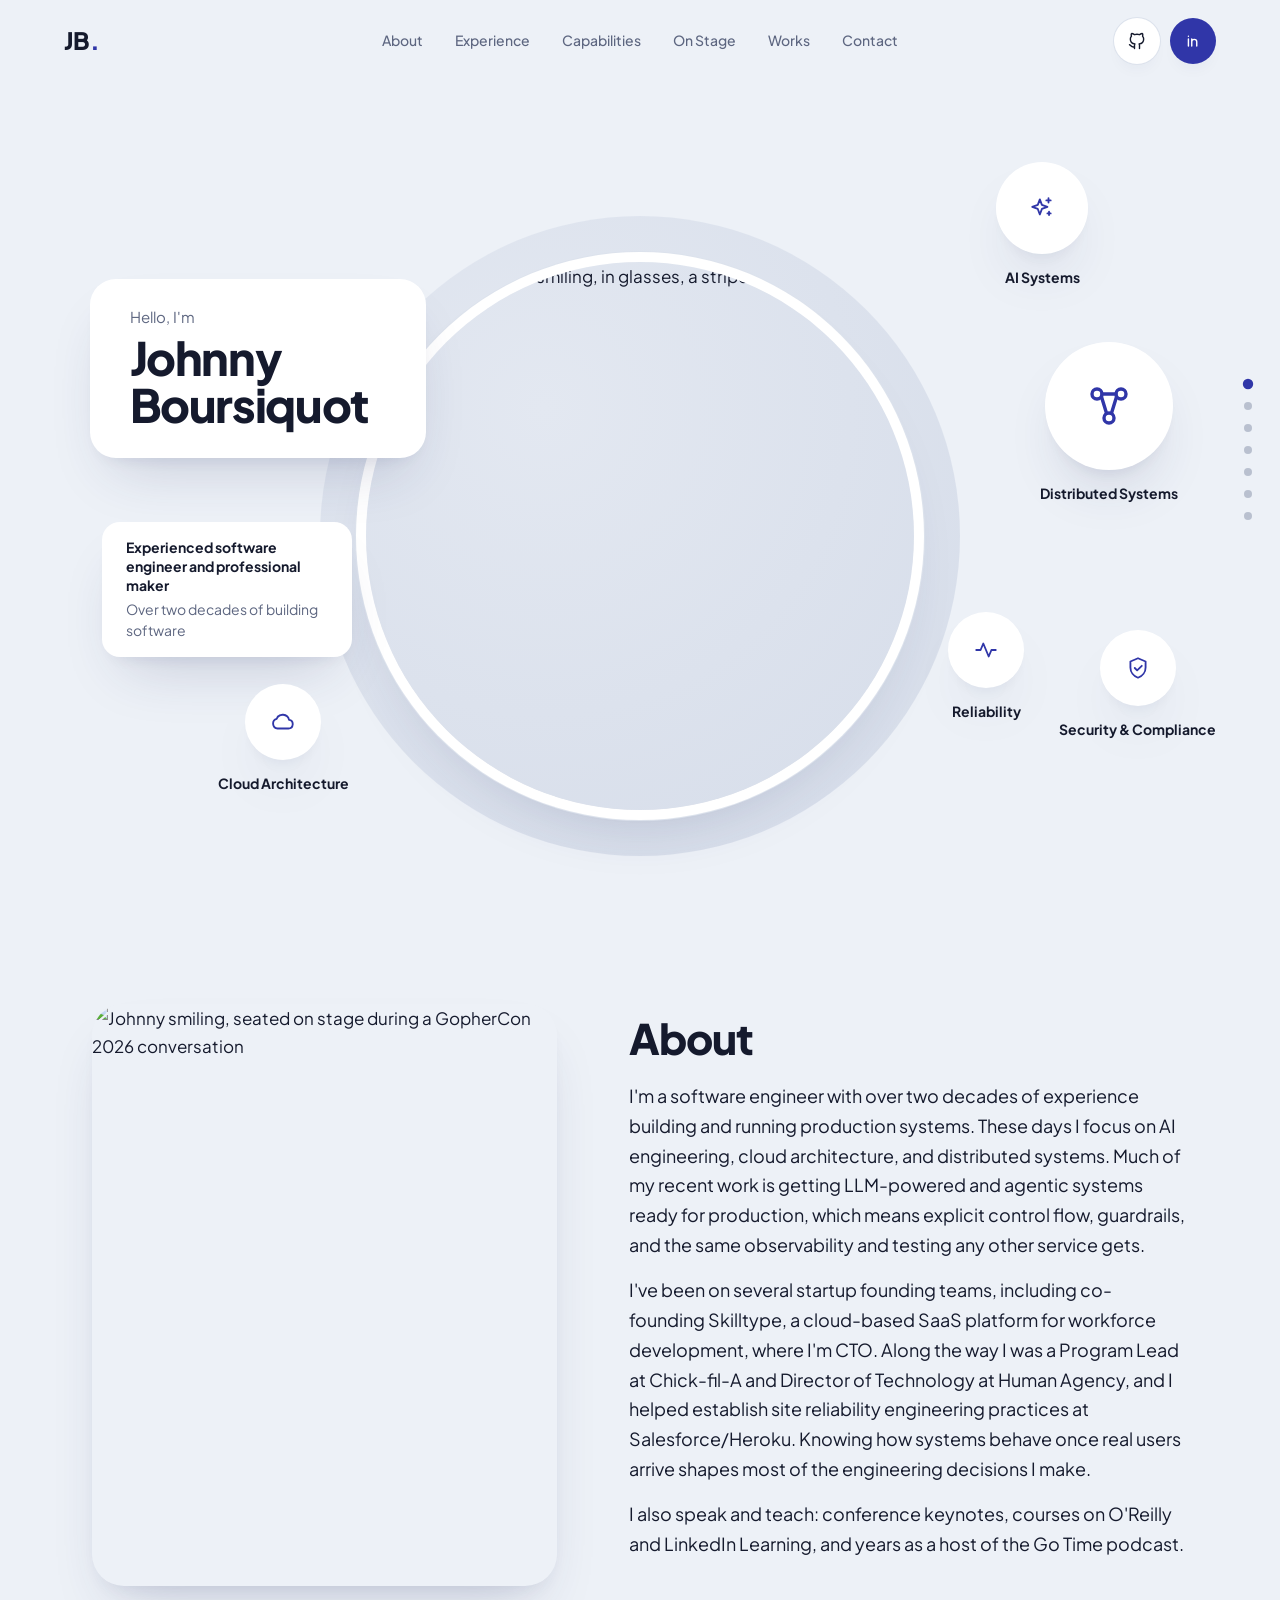
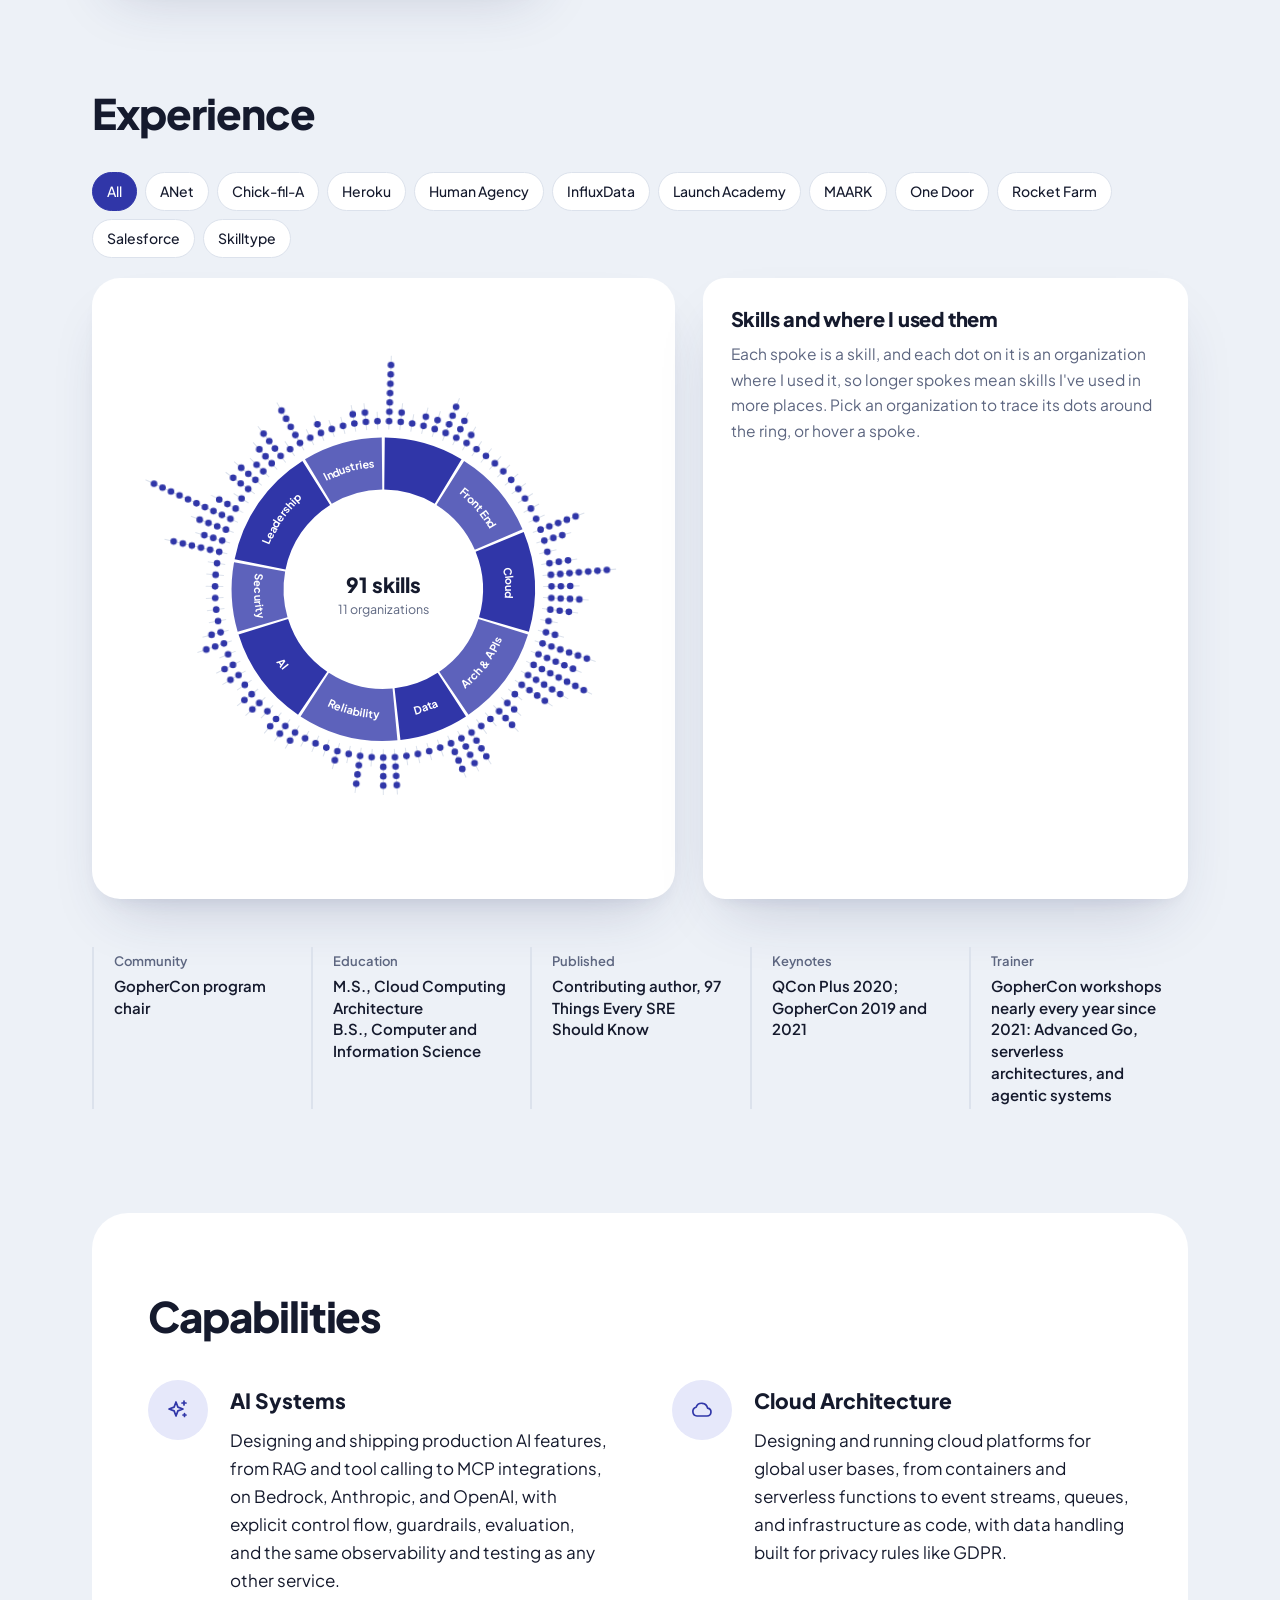
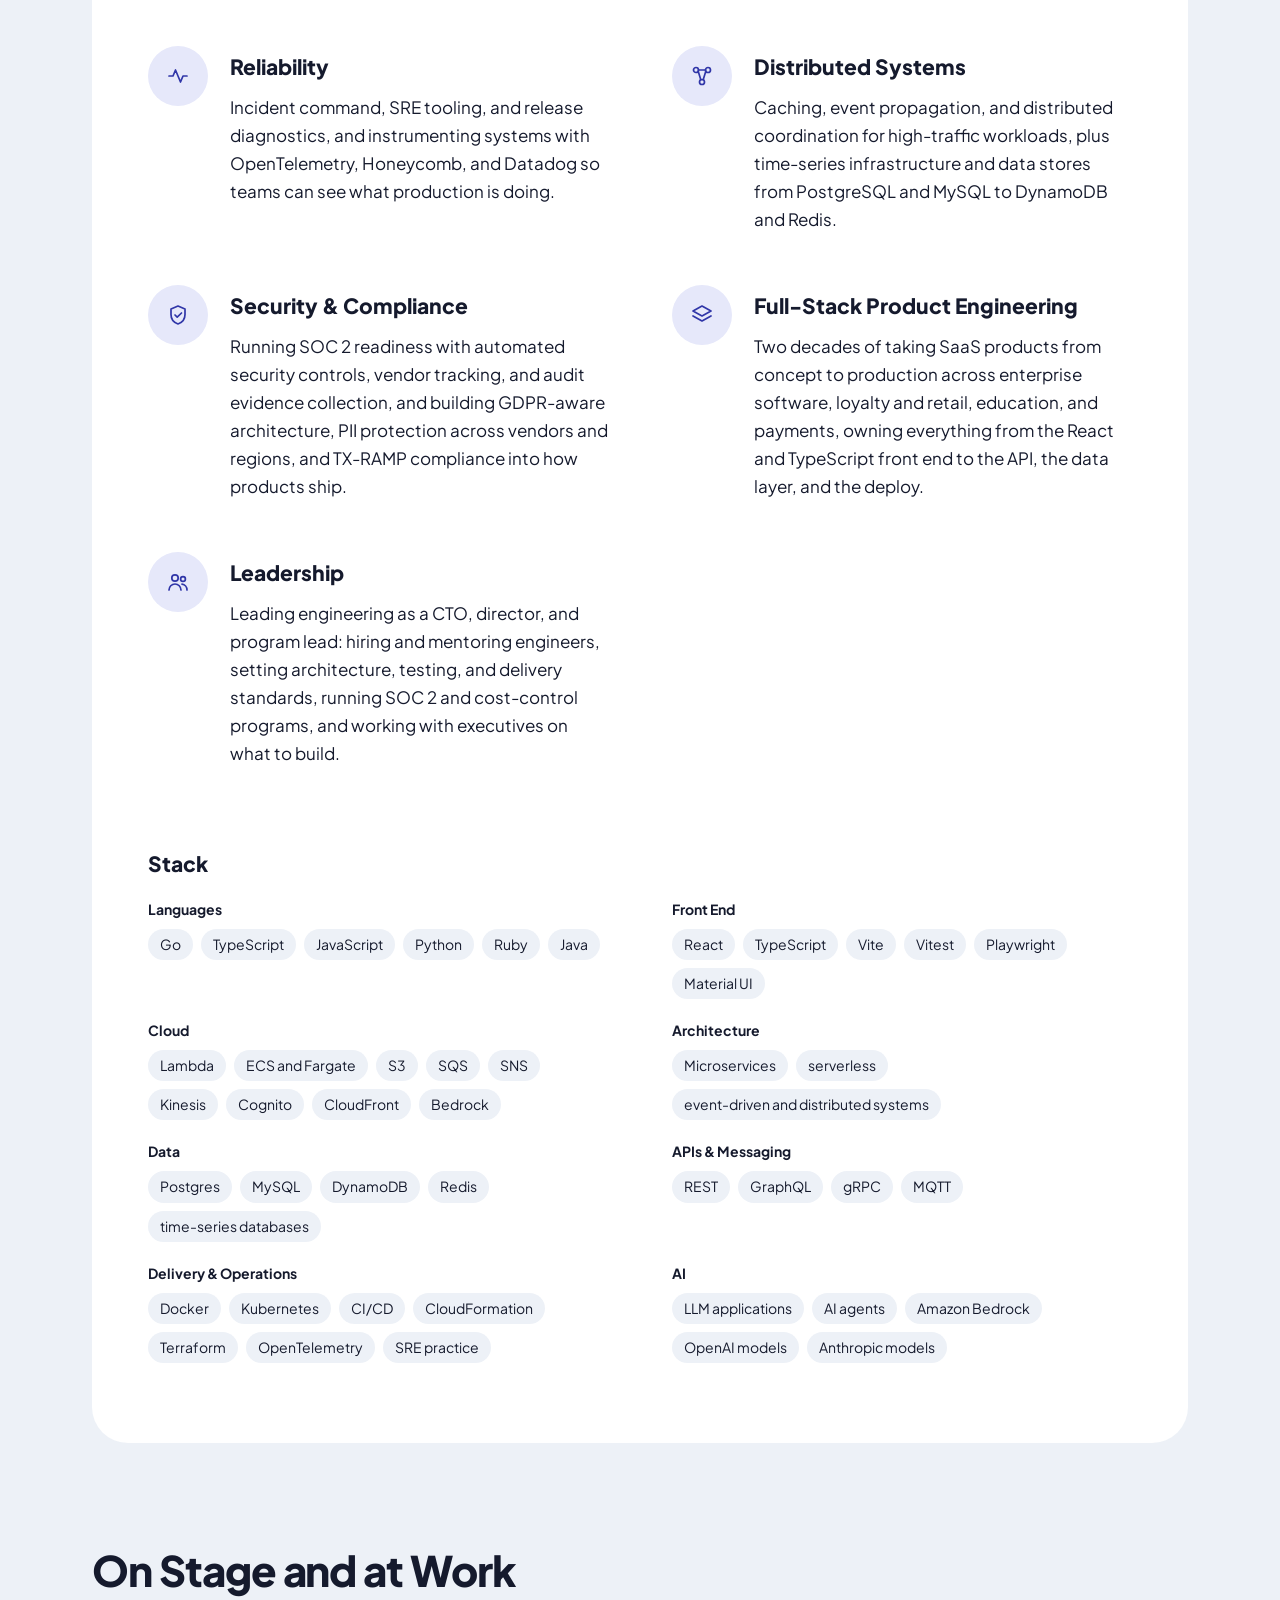
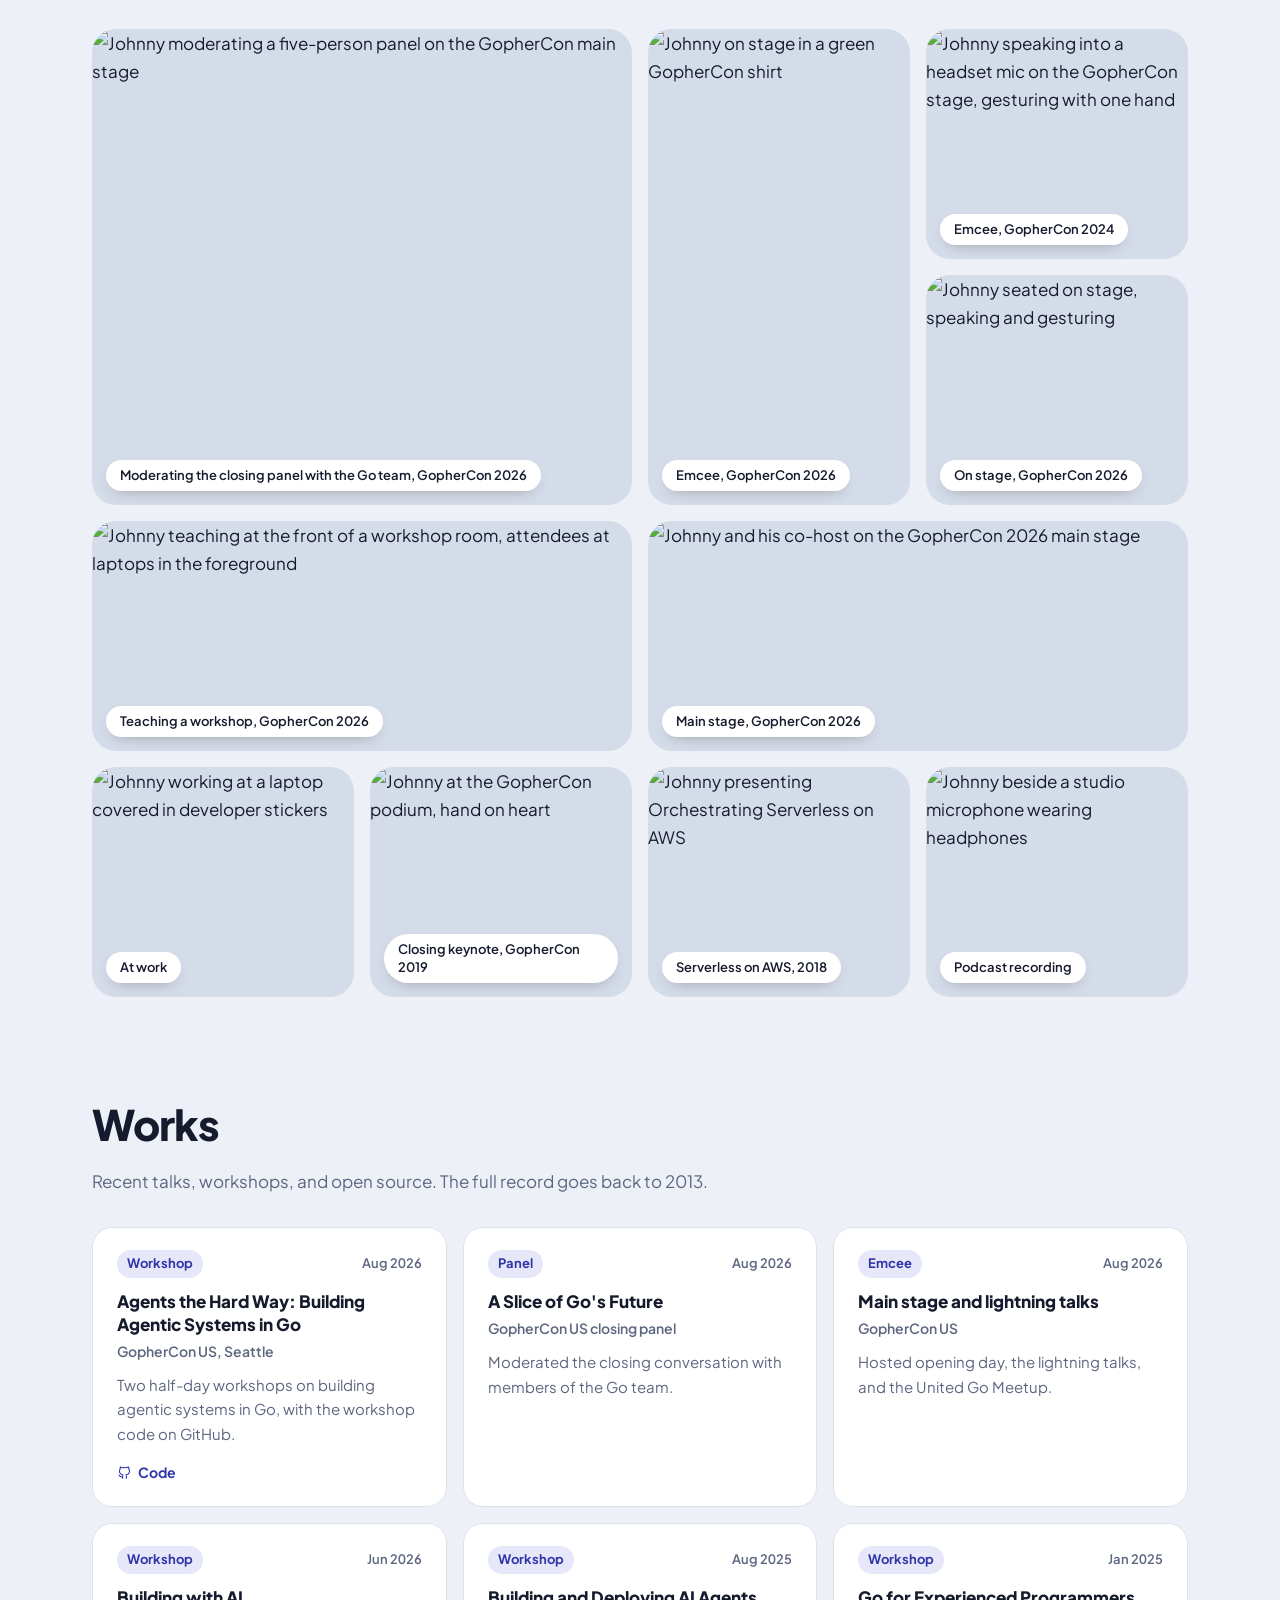
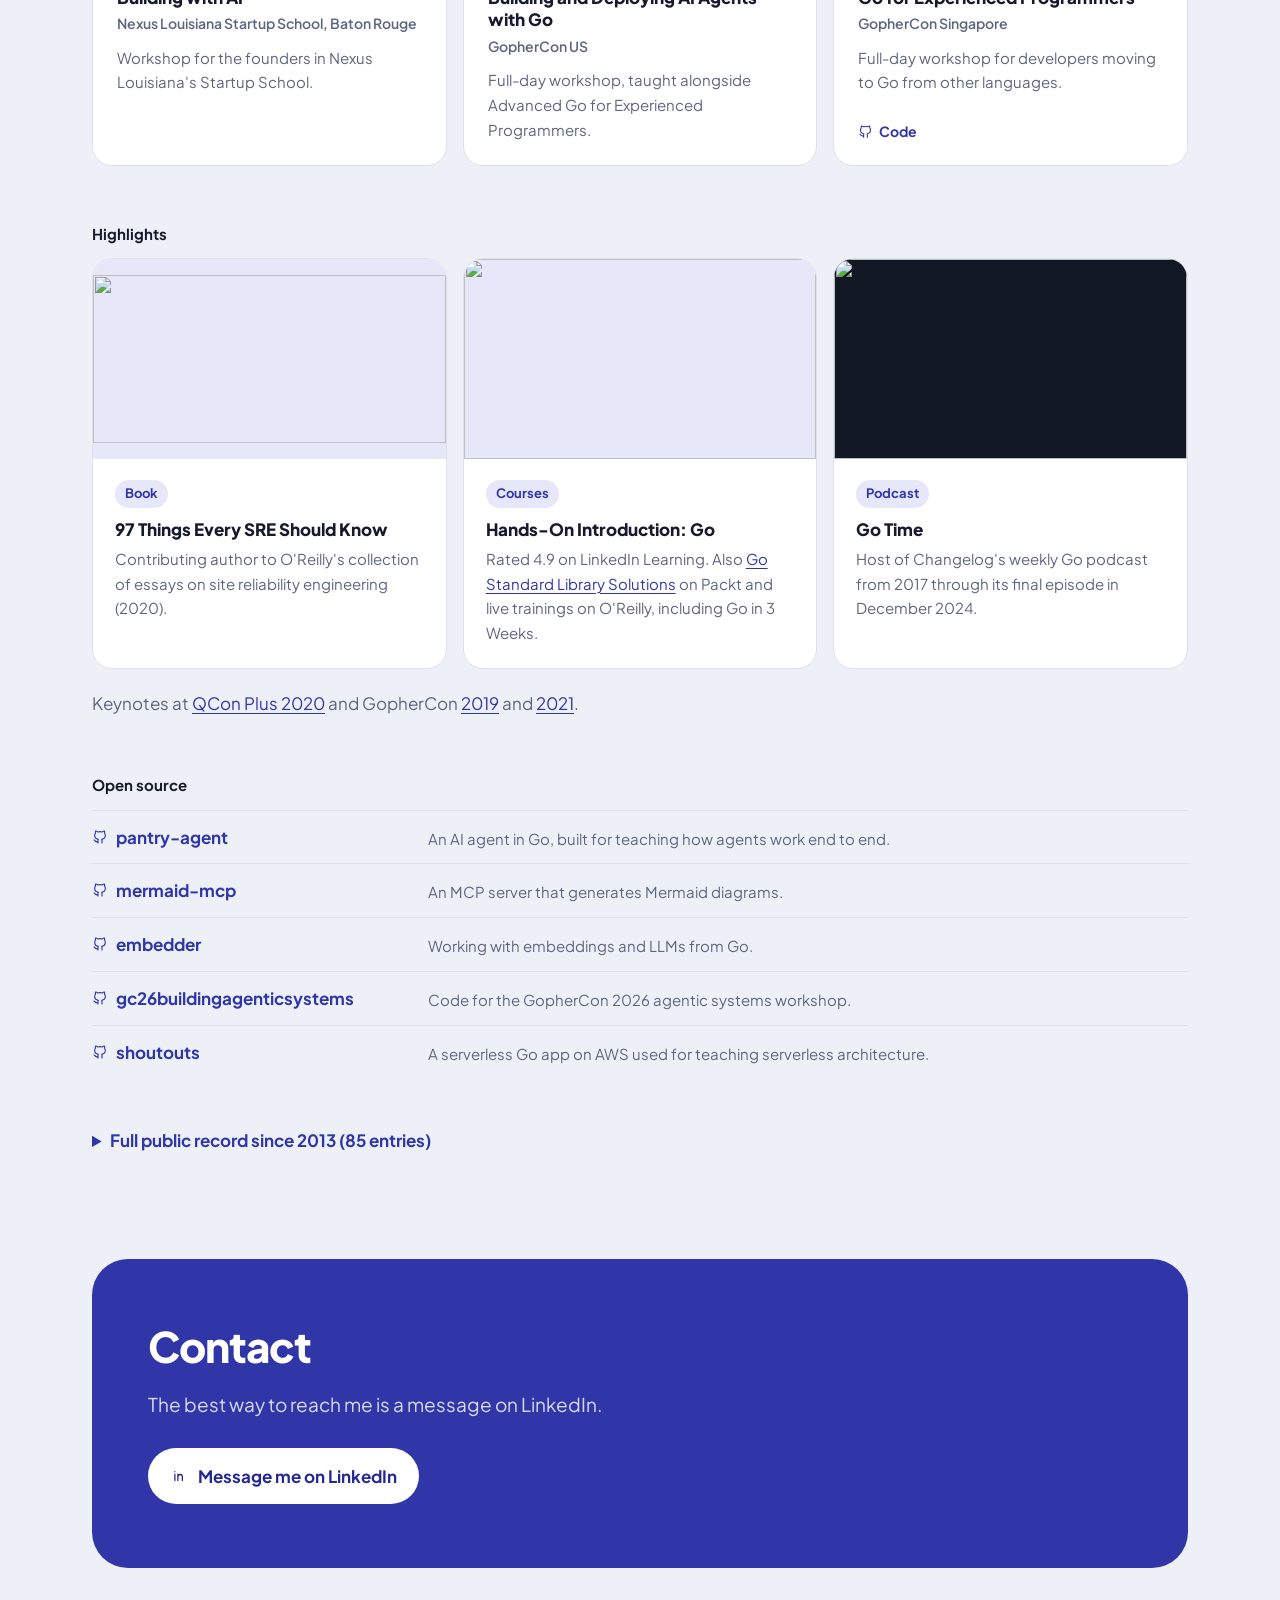
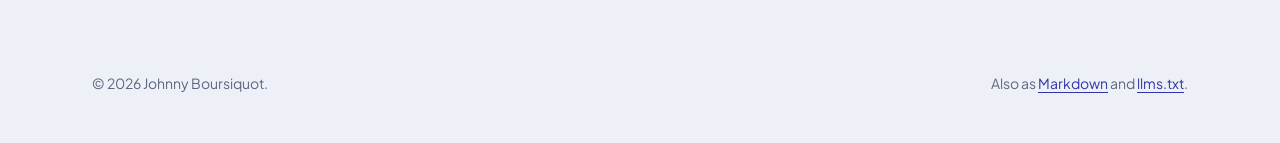
==== commit a3f6e0e4: "fix: make the Experience chart and panel the same height" ====
--- a/layouts/index.html
+++ b/layouts/index.html
@@ -369,11 +369,11 @@
   color: var(--ink); background: var(--card); border: 1px solid var(--line); transition: background .2s, color .2s, border-color .2s; }
 .orbit-chips button:hover { border-color: var(--indigo-fill); }
 .orbit-chips button[aria-pressed="true"] { background: var(--indigo-fill); border-color: var(--indigo-fill); color: #fff; }
-.orbit-grid { display: grid; grid-template-columns: minmax(0, 6fr) minmax(0, 5fr); gap: 28px; align-items: start; }
-.orbit-chart { background: var(--card); border-radius: 28px; padding: 16px; box-shadow: var(--shadow); }
+.orbit-grid { display: grid; grid-template-columns: minmax(0, 6fr) minmax(0, 5fr); gap: 28px; align-items: stretch; }
+.orbit-chart { background: var(--card); border-radius: 28px; padding: 16px; box-shadow: var(--shadow); display: flex; align-items: center; }
 .orbit-chart svg { display: block; width: 100%; height: auto; overflow: visible; }
-.orbit-panel { background: var(--card); border-radius: 22px; padding: 24px 28px; box-shadow: var(--shadow); position: sticky; top: 100px;
-  display: grid; }
+.orbit-panel { background: var(--card); border-radius: 22px; padding: 24px 28px; box-shadow: var(--shadow);
+  display: grid; align-content: start; }
 /* Every panel occupies the same cell, so the box is always as tall as the longest one and the page never shifts. */
 .orbit-panel > .rd { grid-area: 1 / 1; }
 .orbit-panel > .rd[hidden] { display: block; visibility: hidden; }
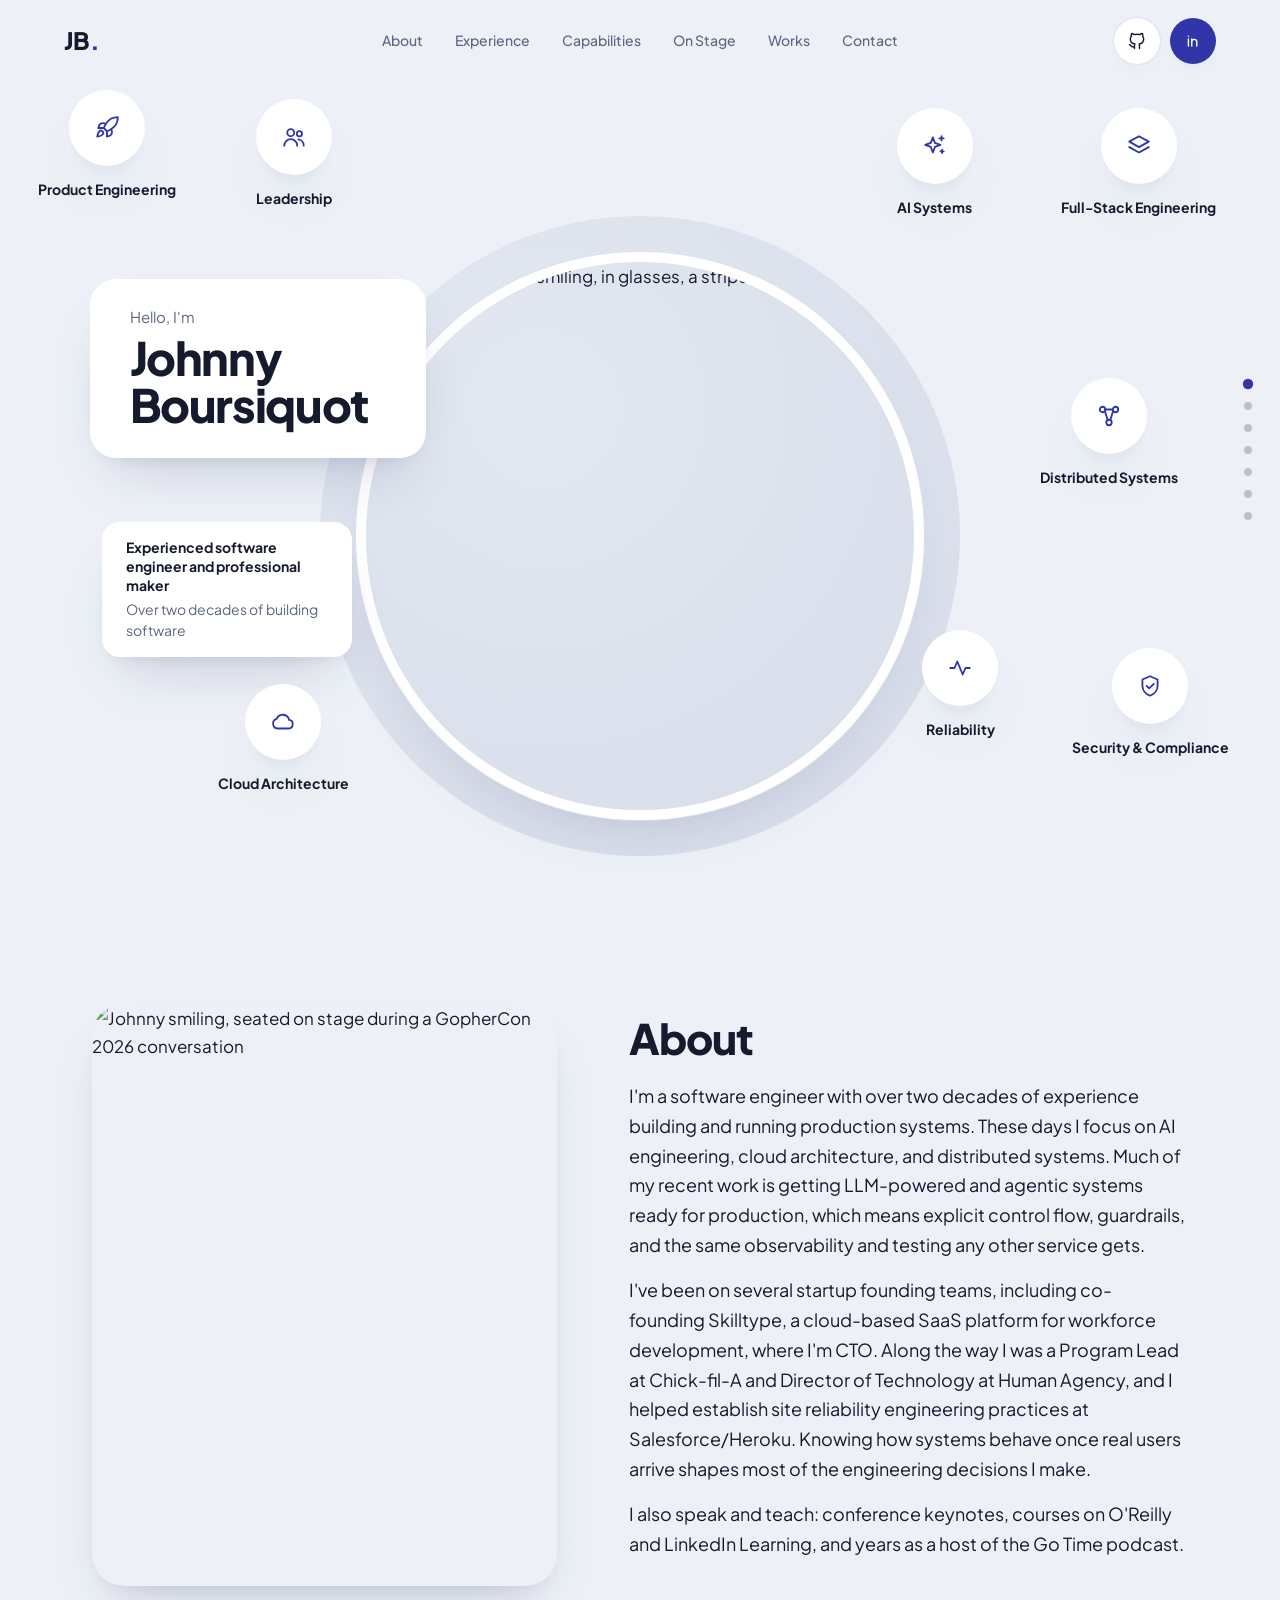
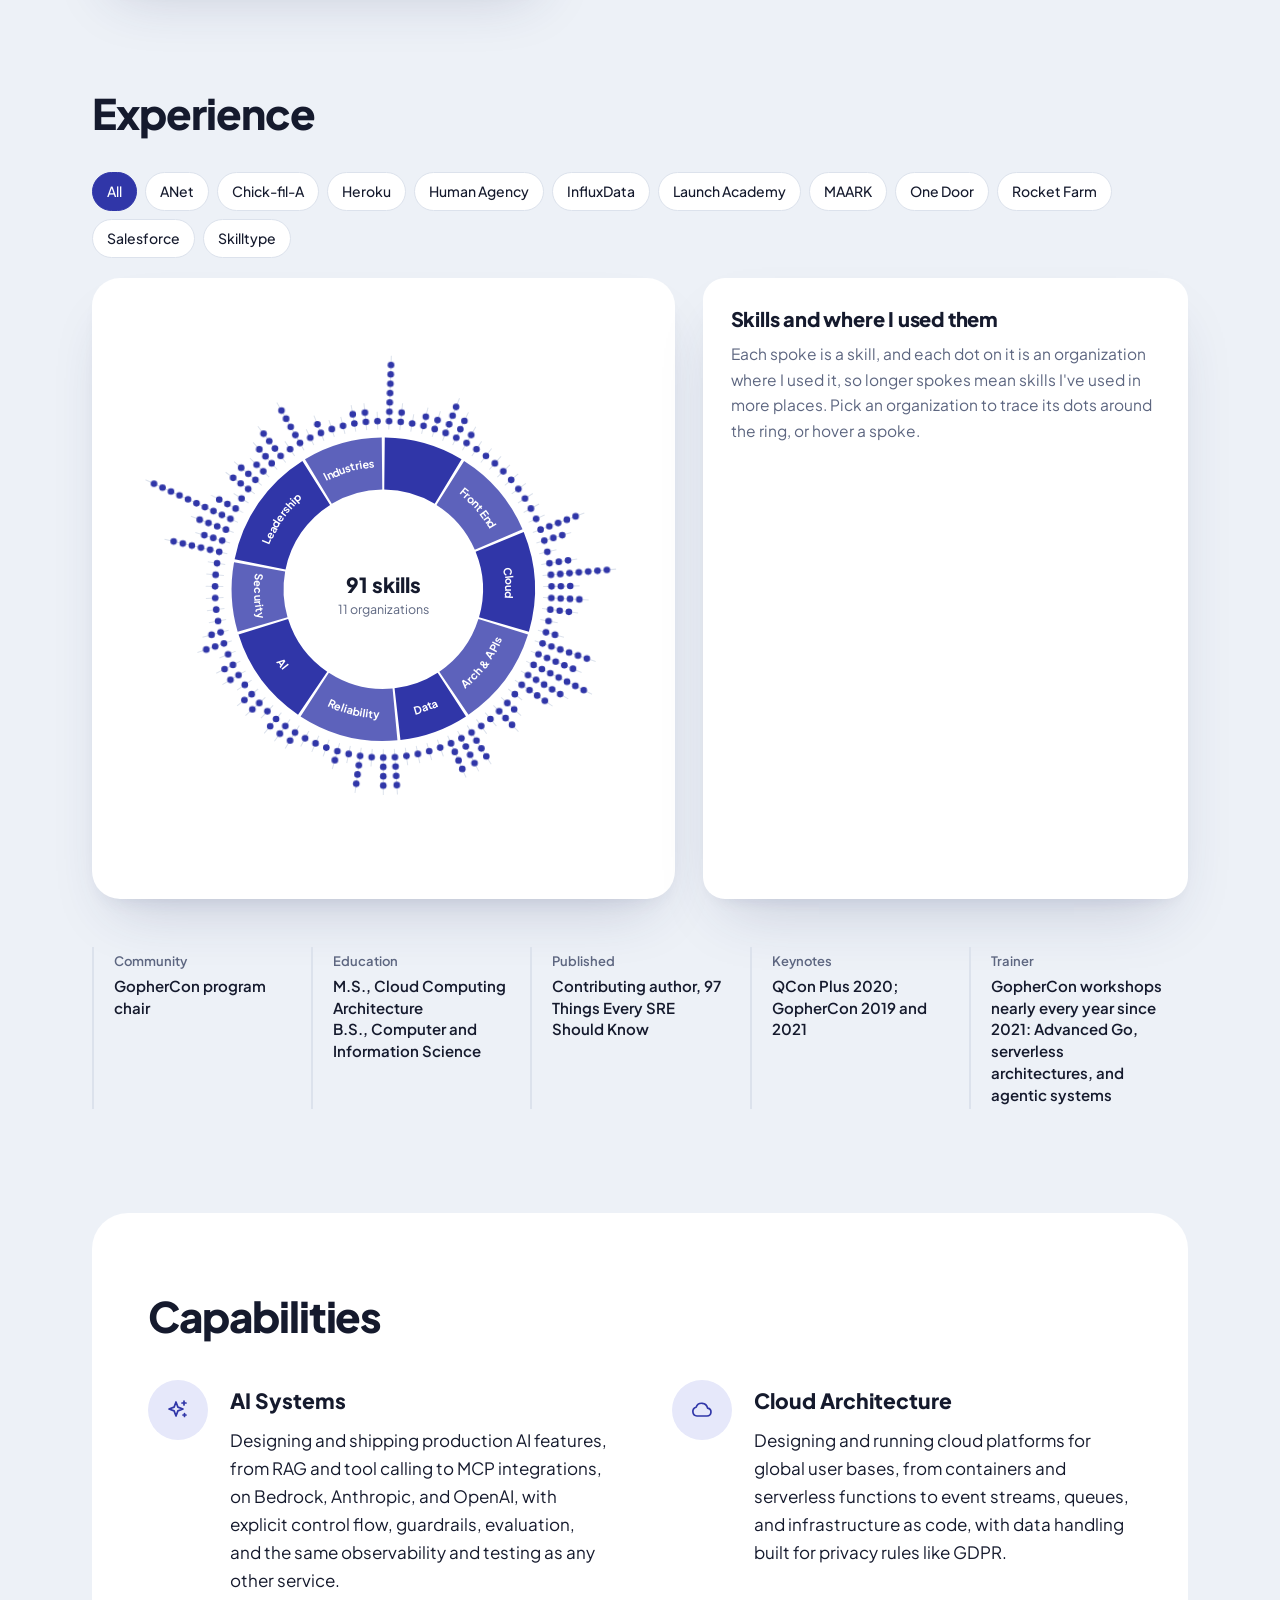
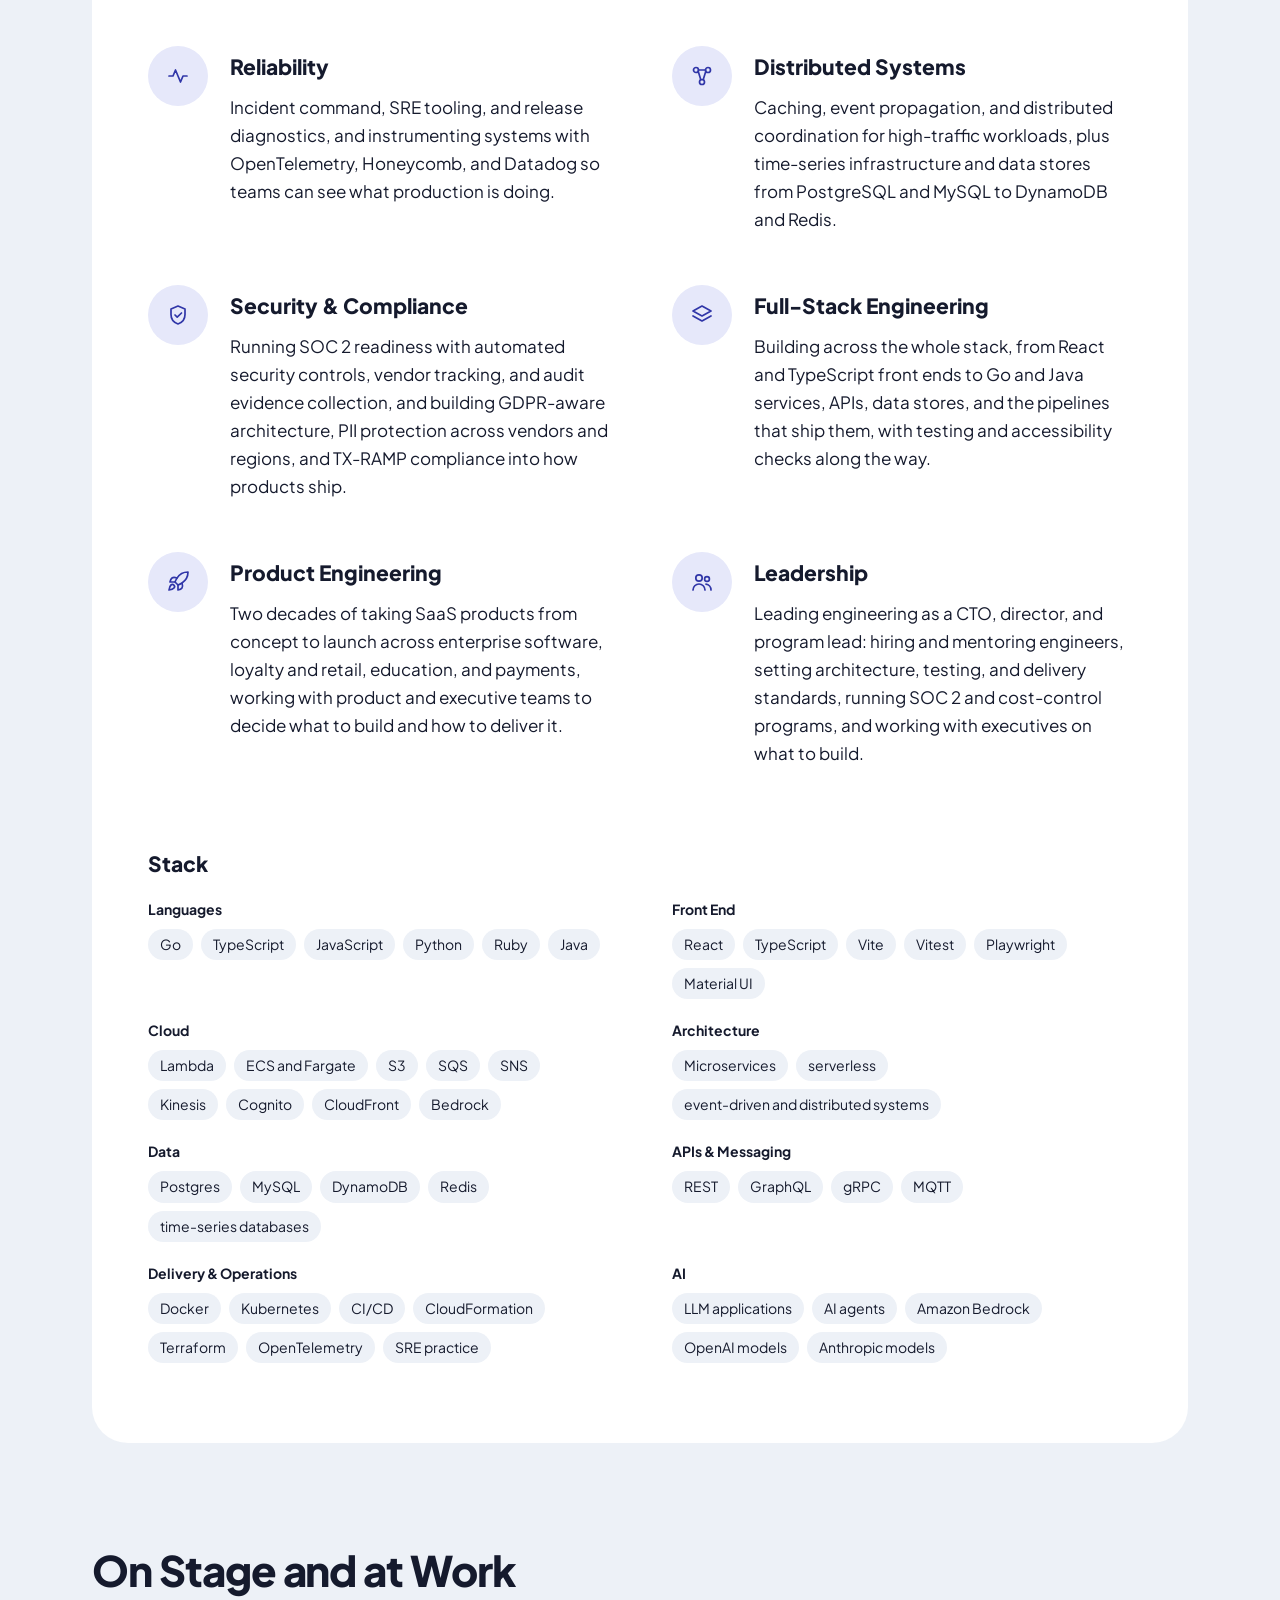
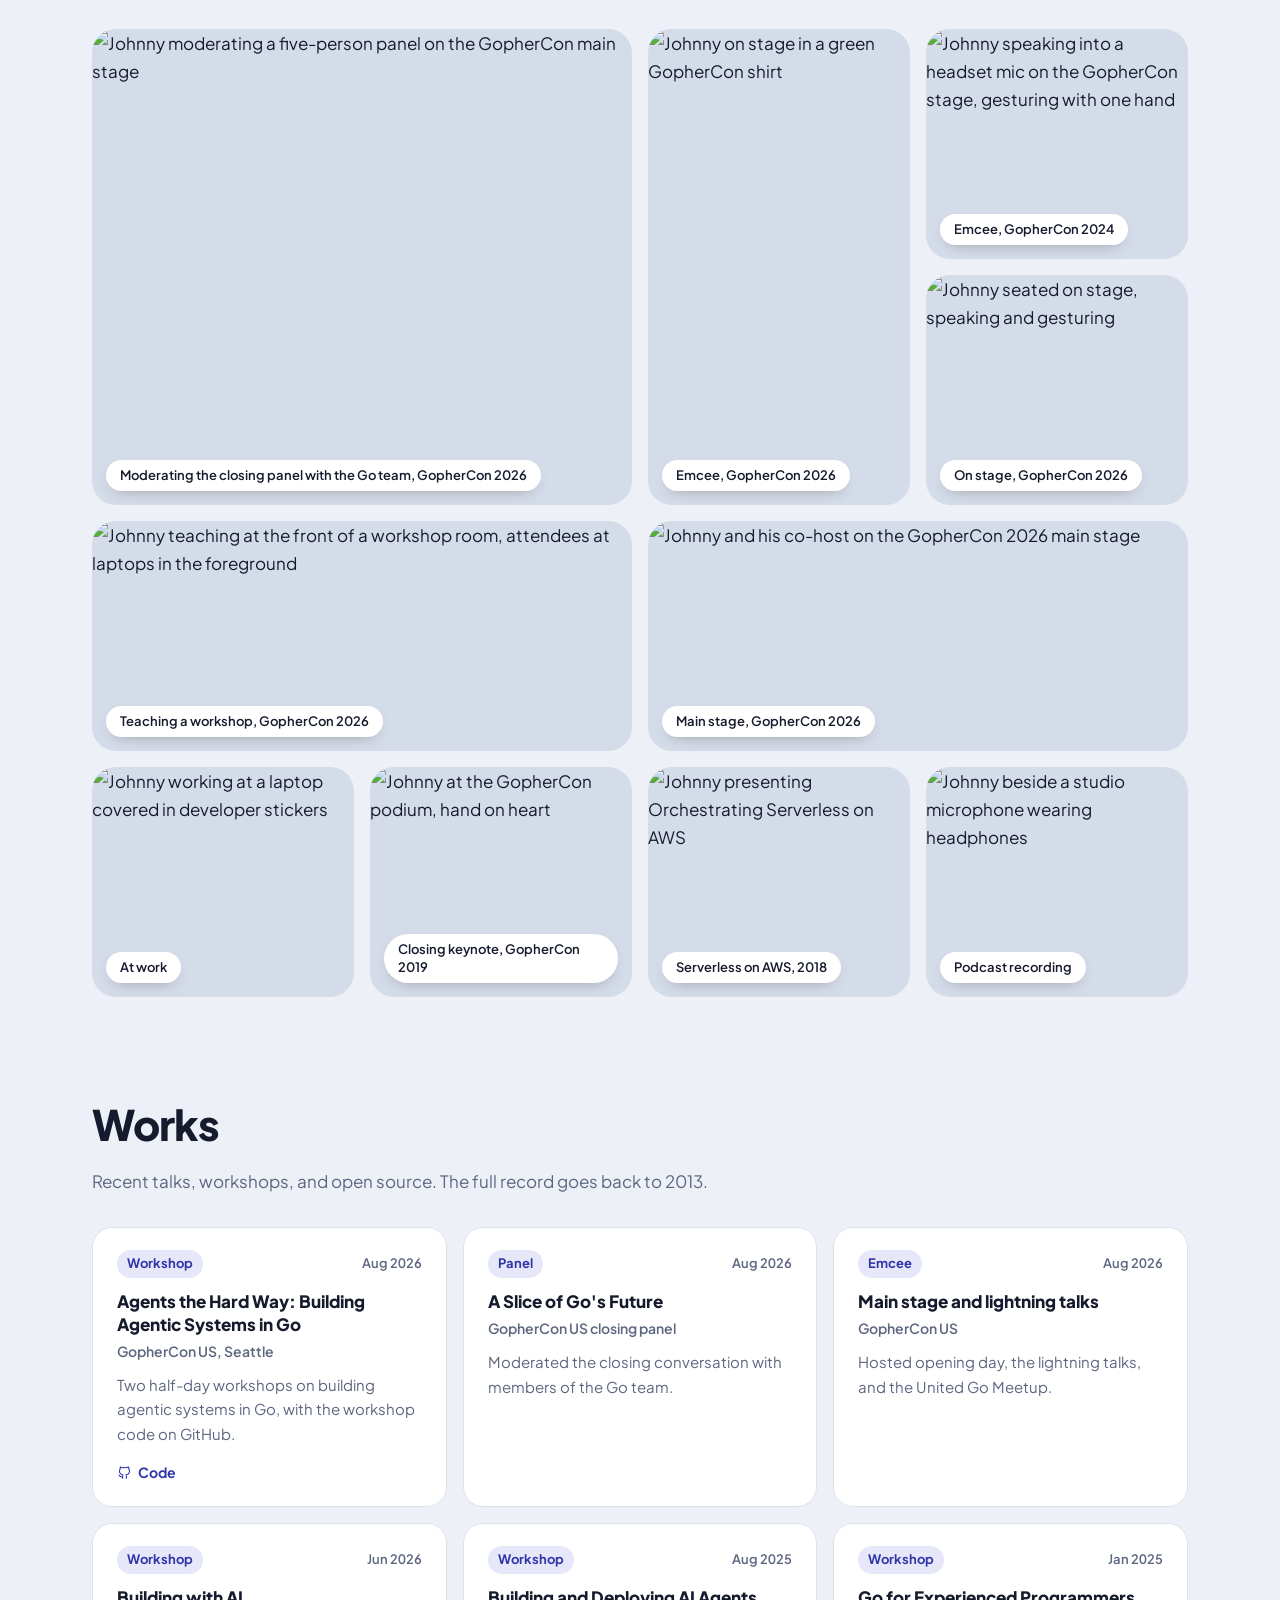
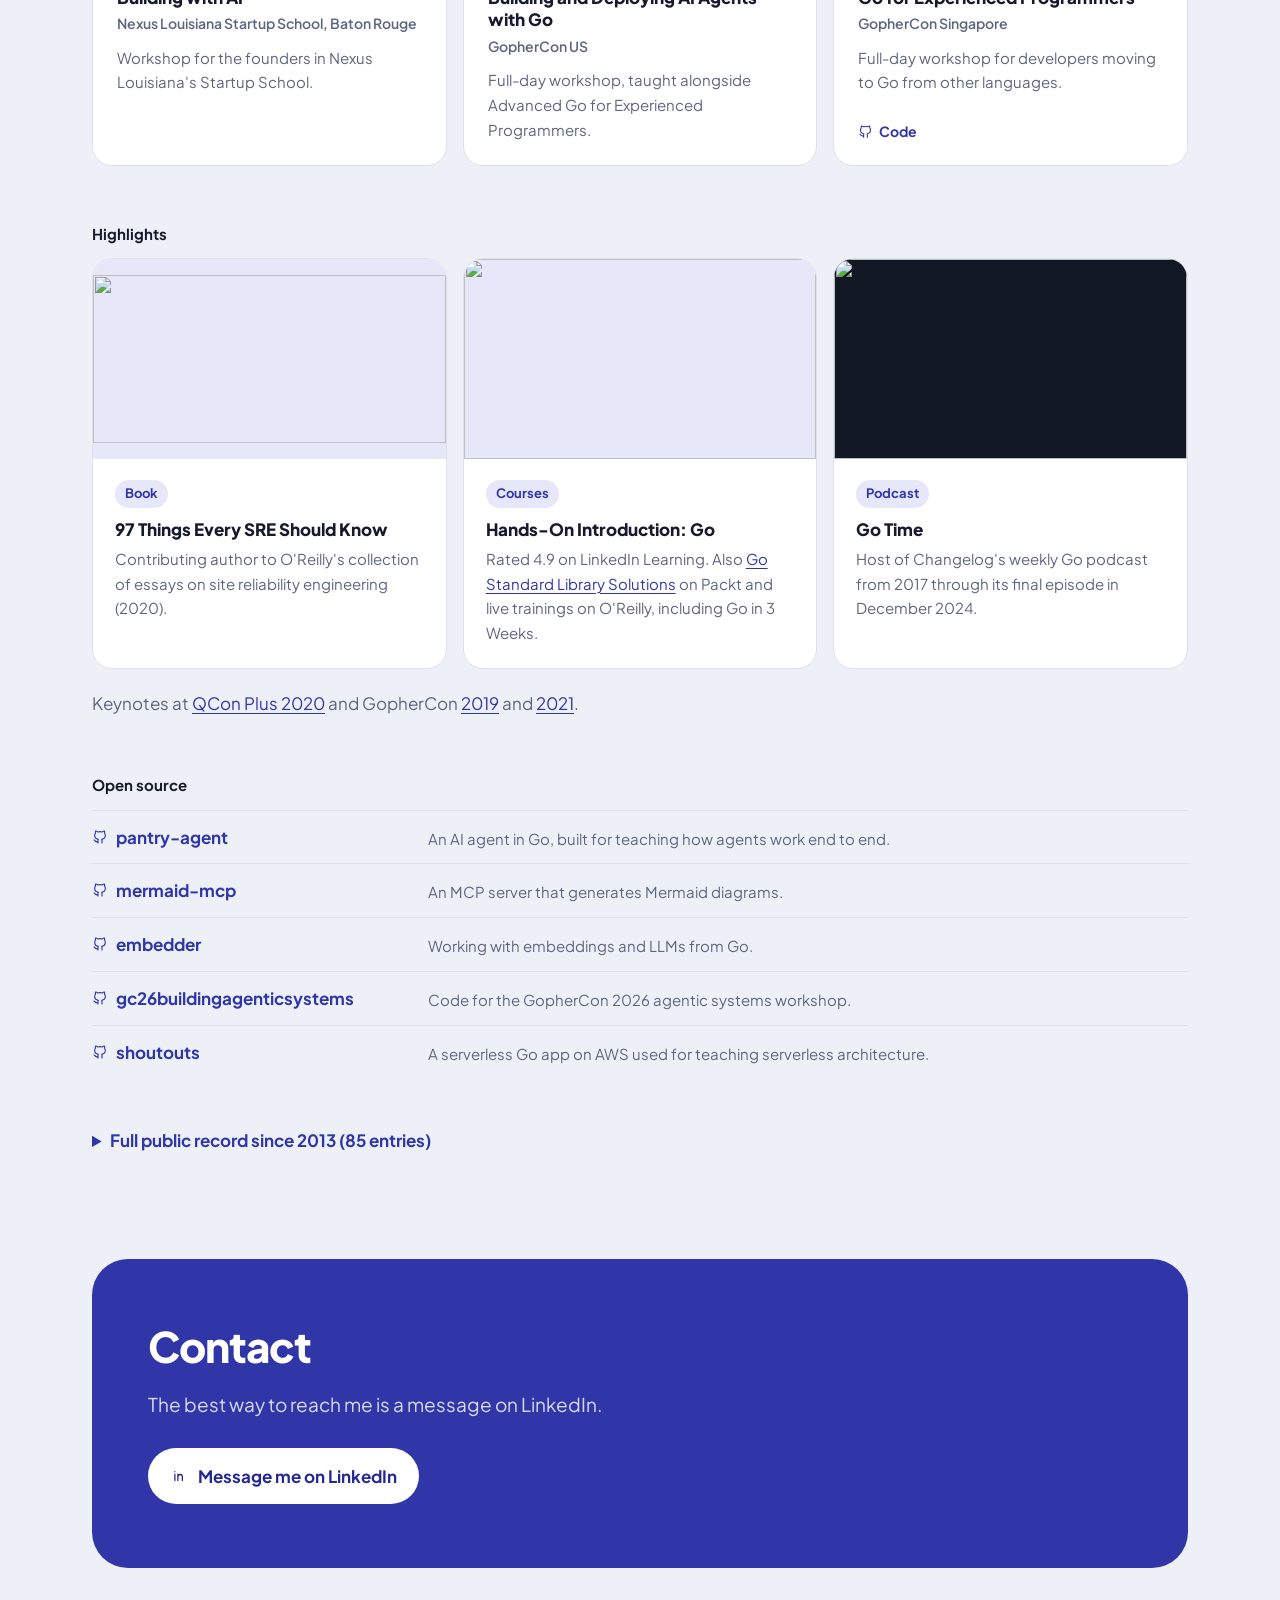
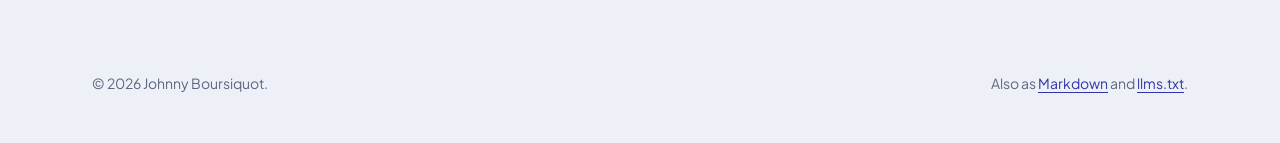
==== commit fcf6afe9: "feat: eight hero capability bubbles; split full-stack and product engineering - Split Full-Stack Pro" ====
--- a/layouts/index.html
+++ b/layouts/index.html
@@ -181,9 +181,6 @@
 .o2 { right: 20%; top: 68%; }
 .o3 { left: 20%; top: 70%; }
 .o3 .ball, .o2 .ball { width: 76px; height: 76px; }
-.orb.big { right: 8%; top: 38%; }
-.orb.big .ball { width: 128px; height: 128px; }
-.orb.big .ball .i { width: 48px; height: 48px; }
 
 .social { position: absolute; left: 64px; bottom: 64px; list-style: none; margin: 0; padding: 0; display: grid; gap: 12px; z-index: 3; }
 .social a { width: 36px; height: 36px; border-radius: 50%; display: grid; place-items: center; color: var(--ink);
@@ -205,7 +202,6 @@
   .js .hero .card.name { transition-delay: .45s; }
   .js .hero .card.role { transition-delay: .6s; }
   .js .hero .o1 { transition-delay: .7s; }
-  .js .hero .big { transition-delay: .8s; }
   .js .hero .o2 { transition-delay: .9s; }
   .js .hero .o3 { transition-delay: 1s; }
   .ready .hero .disc { transform: none; opacity: 1; }
@@ -307,8 +303,7 @@
 @media (max-width: 1100px) {
   .card.name { left: 4%; }
   .card.role { left: 6%; }
-  .o1 { right: 18%; } .o2 { right: 14%; } .orb.big { right: 2%; }
-  .orb.big .ball { width: 116px; height: 116px; }
+  .o1 { right: 18%; } .o2 { right: 14%; }
   .bar nav { gap: 20px; }
 }
 @media (max-width: 900px) {
@@ -328,8 +323,6 @@
   .orb .ball .i { width: 20px; height: 20px; }
   .hero .orb { order: 4; background: var(--card); border-radius: 999px; padding: 6px 12px 6px 6px; box-shadow: 0 4px 12px -6px rgba(40, 52, 99, .25); }
   .hero .orb .ball { box-shadow: none; background: var(--indigo-soft); }
-  .hero .orb.big .ball { width: 44px; height: 44px; }
-  .hero .orb.big .ball .i { width: 22px; height: 22px; }
   .me { order: 2; transform: none !important; width: 100%; height: auto; max-width: 380px; justify-self: center; margin-top: 8px;
     background: radial-gradient(circle at 50% 62%, var(--disc-b) 0 58%, transparent 59%); }
   .social { order: 5; display: flex; justify-content: center; margin-top: 20px; }
@@ -458,9 +451,15 @@
 @media (max-width: 1100px) and (min-width: 901px) { .o5 { right: 2%; } }
 @media (max-width: 1300px) and (min-width: 901px) { .o1 { right: 15%; } }
 @media (max-width: 1100px) and (min-width: 901px) { .o5 { right: 3%; top: 82%; } .o2 { right: 12%; } }
+/* Leadership (upper left) and Full-Stack Engineering (upper right) */
+.o6 { left: 20%; top: 11%; }
+.o7 { right: 4%; top: 12%; }
+.o6 .ball, .o7 .ball { width: 76px; height: 76px; }
+@media (prefers-reduced-motion: no-preference) { .js .hero .o6 { transition-delay: 1.15s; } .js .hero .o7 { transition-delay: 1.2s; } }
+@media (max-width: 1100px) and (min-width: 901px) { .o6 { left: 14%; } .o7 { right: 2%; } }
 @media (max-width: 900px) {
-  .hero .o5 .ball { width: 44px; height: 44px; }
-  .hero .o5 { grid-column: 1 / -1; justify-self: start; }
+  .hero .o5 .ball, .hero .o6 .ball, .hero .o7 .ball { width: 44px; height: 44px; }
+  .hero .o7 { grid-column: 1 / -1; justify-self: start; }
 }
 
 /* Works: recent cards, open source list, earlier highlights */
@@ -507,6 +506,31 @@
 @media (max-width: 1100px) { ol.recent { grid-template-columns: 1fr 1fr; } ul.oss { grid-template-columns: 1fr; } }
 @media (max-width: 900px) { ol.recent { grid-template-columns: 1fr; } ul.oss li { grid-template-columns: 1fr; gap: 2px; } .earlier-work { padding: 20px; } }
 
+/* Hero bubbles: four per side around the portrait. Declared last so these positions win. */
+.o6 { left: 20%; top: 11%; }
+.o3 { left: 18%; top: 78%; }
+.o8 { left: 3%; top: 10%; }
+.o1 { right: 24%; top: 12%; }
+.o7 { right: 5%; top: 12%; }
+.o4 { right: 8%; top: 42%; }
+.o2 { right: 22%; top: 70%; }
+.o5 { right: 4%; top: 72%; }
+.o1 .ball, .o2 .ball, .o3 .ball, .o4 .ball, .o5 .ball, .o6 .ball, .o7 .ball, .o8 .ball { width: 76px; height: 76px; }
+@media (prefers-reduced-motion: no-preference) {
+  .js .hero .o4 { transition-delay: .8s; }
+  .js .hero .o8 { transition-delay: 1.25s; }
+}
+@media (max-width: 1260px) and (min-width: 901px) { .portrait { width: 460px; } }
+@media (max-width: 1140px) and (min-width: 901px) { .portrait { width: 390px; } }
+@media (max-width: 1100px) and (min-width: 901px) {
+  .o6 { left: 19%; } .o3 { left: 16%; } .o8 { left: 1%; }
+  .o1 { right: 23%; } .o7 { right: 2%; } .o4 { right: 4%; } .o2 { right: 20%; } .o5 { right: 1%; }
+}
+@media (max-width: 900px) {
+  .hero .o1 .ball, .hero .o2 .ball, .hero .o3 .ball, .hero .o4 .ball, .hero .o5 .ball, .hero .o6 .ball, .hero .o7 .ball, .hero .o8 .ball { width: 44px; height: 44px; }
+  .hero .o7 { grid-column: auto; }
+}
+
 </style>
 <link rel="preload" as="image" href="img/johnny-headshot-round.jpg">
 <script>document.documentElement.classList.add("js")</script>
@@ -538,10 +562,13 @@
     <p>Over two decades of building software</p>
   </div>
   <a class="orb o1" href="#cap-ai" data-depth="18"><span class="ball"><svg class="i" width="26" height="26" viewBox="0 0 24 24" fill="none" stroke="currentColor" stroke-width="1.7" stroke-linecap="round" stroke-linejoin="round" aria-hidden="true"><path d="M10 4l1.9 5.1L17 11l-5.1 1.9L10 18l-1.9-5.1L3 11l5.1-1.9z"/><path d="M18 3v4M16 5h4M18.5 15.5v3M17 17h3"/></svg></span><span class="lbl">AI Systems</span></a>
-  <a class="orb big" href="#cap-dist" data-depth="6"><span class="ball"><svg class="i" width="72" height="72" viewBox="0 0 24 24" fill="none" stroke="currentColor" stroke-width="1.7" stroke-linecap="round" stroke-linejoin="round" aria-hidden="true"><circle cx="6" cy="6" r="2.5"/><circle cx="18" cy="6" r="2.5"/><circle cx="12" cy="18" r="2.5"/><path d="M8.2 7.3l2.6 8.4M15.8 7.3l-2.6 8.4M8.5 6h7"/></svg></span><span class="lbl">Distributed Systems</span></a>
+  <a class="orb o4" href="#cap-dist" data-depth="14"><span class="ball"><svg class="i" width="26" height="26" viewBox="0 0 24 24" fill="none" stroke="currentColor" stroke-width="1.7" stroke-linecap="round" stroke-linejoin="round" aria-hidden="true"><circle cx="6" cy="6" r="2.5"/><circle cx="18" cy="6" r="2.5"/><circle cx="12" cy="18" r="2.5"/><path d="M8.2 7.3l2.6 8.4M15.8 7.3l-2.6 8.4M8.5 6h7"/></svg></span><span class="lbl">Distributed Systems</span></a>
   <a class="orb o2" href="#cap-sre" data-depth="10"><span class="ball"><svg class="i" width="26" height="26" viewBox="0 0 24 24" fill="none" stroke="currentColor" stroke-width="1.7" stroke-linecap="round" stroke-linejoin="round" aria-hidden="true"><path d="M3 12h4l2.5-6 5 12 2.5-6h4"/></svg></span><span class="lbl">Reliability</span></a>
   <a class="orb o3" href="#cap-cloud" data-depth="24"><span class="ball"><svg class="i" width="26" height="26" viewBox="0 0 24 24" fill="none" stroke="currentColor" stroke-width="1.7" stroke-linecap="round" stroke-linejoin="round" aria-hidden="true"><path d="M7 18h10a4 4 0 0 0 .6-7.95A6 6 0 0 0 6.1 9.2 4.5 4.5 0 0 0 7 18z"/></svg></span><span class="lbl">Cloud Architecture</span></a>
   <a class="orb o5" href="#cap-sec" data-depth="16"><span class="ball"><svg class="i" width="26" height="26" viewBox="0 0 24 24" fill="none" stroke="currentColor" stroke-width="1.7" stroke-linecap="round" stroke-linejoin="round" aria-hidden="true"><path d="M12 3l7 3v5.5c0 4.3-2.9 8.1-7 9.5-4.1-1.4-7-5.2-7-9.5V6z"/><path d="M9 12l2.2 2.2L15.5 10"/></svg></span><span class="lbl">Security &amp; Compliance</span></a>
+  <a class="orb o6" href="#cap-lead" data-depth="20"><span class="ball"><svg class="i" width="26" height="26" viewBox="0 0 24 24" fill="none" stroke="currentColor" stroke-width="1.7" stroke-linecap="round" stroke-linejoin="round" aria-hidden="true"><circle cx="9" cy="8" r="3.2"/><path d="M3 20c0-3.3 2.7-6 6-6s6 2.7 6 6"/><circle cx="17" cy="9" r="2.4"/><path d="M16 14.2c2.8.3 5 2.6 5 5.8"/></svg></span><span class="lbl">Leadership</span></a>
+  <a class="orb o7" href="#cap-fullstack" data-depth="12"><span class="ball"><svg class="i" width="26" height="26" viewBox="0 0 24 24" fill="none" stroke="currentColor" stroke-width="1.7" stroke-linecap="round" stroke-linejoin="round" aria-hidden="true"><path d="M12 3l9 5-9 5-9-5 9-5z"/><path d="M3 13l9 5 9-5"/></svg></span><span class="lbl">Full-Stack Engineering</span></a>
+  <a class="orb o8" href="#cap-product" data-depth="22"><span class="ball"><svg class="i" width="26" height="26" viewBox="0 0 24 24" fill="none" stroke="currentColor" stroke-width="1.7" stroke-linecap="round" stroke-linejoin="round" aria-hidden="true"><path d="M5 15c-1.5 1.3-2 5-2 5s3.7-.5 5-2c.7-.8.7-2.1-.1-2.9a2.1 2.1 0 0 0-2.9-.1z"/><path d="M12 15l-3-3a22 22 0 0 1 2-3.9A12.9 12.9 0 0 1 22 2c0 2.7-.8 7.5-6 11a22.4 22.4 0 0 1-4 2z"/><path d="M9 12H4s.6-3 2-4c1.6-1.1 5 0 5 0M12 15v5s3-.6 4-2c1.1-1.6 0-5 0-5"/></svg></span><span class="lbl">Product Engineering</span></a>
 </section>
 <nav class="dots" aria-label="Page sections">
   <a href="#top" aria-label="Top" class="on"></a><a href="#about" aria-label="About"></a><a href="#experience" aria-label="Experience"></a><a href="#capabilities" aria-label="Capabilities"></a><a href="#photos" aria-label="On Stage"></a><a href="#works" aria-label="Works"></a><a href="#contact" aria-label="Contact"></a>
@@ -584,7 +611,7 @@
 <section class="band" id="capabilities">
   <div class="wrap">
     <h2>Capabilities</h2>
-    <ul class="caps"><li id="cap-ai"><span class="ball"><svg class="i" width="24" height="24" viewBox="0 0 24 24" fill="none" stroke="currentColor" stroke-width="1.7" stroke-linecap="round" stroke-linejoin="round" aria-hidden="true"><path d="M10 4l1.9 5.1L17 11l-5.1 1.9L10 18l-1.9-5.1L3 11l5.1-1.9z"/><path d="M18 3v4M16 5h4M18.5 15.5v3M17 17h3"/></svg></span><div><h3>AI Systems</h3><p>Designing and shipping production AI features, from RAG and tool calling to MCP integrations, on Bedrock, Anthropic, and OpenAI, with explicit control flow, guardrails, evaluation, and the same observability and testing as any other service.</p></div></li><li id="cap-cloud"><span class="ball"><svg class="i" width="24" height="24" viewBox="0 0 24 24" fill="none" stroke="currentColor" stroke-width="1.7" stroke-linecap="round" stroke-linejoin="round" aria-hidden="true"><path d="M7 18h10a4 4 0 0 0 .6-7.95A6 6 0 0 0 6.1 9.2 4.5 4.5 0 0 0 7 18z"/></svg></span><div><h3>Cloud Architecture</h3><p>Designing and running cloud platforms for global user bases, from containers and serverless functions to event streams, queues, and infrastructure as code, with data handling built for privacy rules like GDPR.</p></div></li><li id="cap-sre"><span class="ball"><svg class="i" width="24" height="24" viewBox="0 0 24 24" fill="none" stroke="currentColor" stroke-width="1.7" stroke-linecap="round" stroke-linejoin="round" aria-hidden="true"><path d="M3 12h4l2.5-6 5 12 2.5-6h4"/></svg></span><div><h3>Reliability</h3><p>Incident command, SRE tooling, and release diagnostics, and instrumenting systems with OpenTelemetry, Honeycomb, and Datadog so teams can see what production is doing.</p></div></li><li id="cap-dist"><span class="ball"><svg class="i" width="24" height="24" viewBox="0 0 24 24" fill="none" stroke="currentColor" stroke-width="1.7" stroke-linecap="round" stroke-linejoin="round" aria-hidden="true"><circle cx="6" cy="6" r="2.5"/><circle cx="18" cy="6" r="2.5"/><circle cx="12" cy="18" r="2.5"/><path d="M8.2 7.3l2.6 8.4M15.8 7.3l-2.6 8.4M8.5 6h7"/></svg></span><div><h3>Distributed Systems</h3><p>Caching, event propagation, and distributed coordination for high-traffic workloads, plus time-series infrastructure and data stores from PostgreSQL and MySQL to DynamoDB and Redis.</p></div></li><li id="cap-sec"><span class="ball"><svg class="i" width="24" height="24" viewBox="0 0 24 24" fill="none" stroke="currentColor" stroke-width="1.7" stroke-linecap="round" stroke-linejoin="round" aria-hidden="true"><path d="M12 3l7 3v5.5c0 4.3-2.9 8.1-7 9.5-4.1-1.4-7-5.2-7-9.5V6z"/><path d="M9 12l2.2 2.2L15.5 10"/></svg></span><div><h3>Security &amp; Compliance</h3><p>Running SOC 2 readiness with automated security controls, vendor tracking, and audit evidence collection, and building GDPR-aware architecture, PII protection across vendors and regions, and TX-RAMP compliance into how products ship.</p></div></li><li id="cap-product"><span class="ball"><svg class="i" width="24" height="24" viewBox="0 0 24 24" fill="none" stroke="currentColor" stroke-width="1.7" stroke-linecap="round" stroke-linejoin="round" aria-hidden="true"><path d="M12 3l9 5-9 5-9-5 9-5z"/><path d="M3 13l9 5 9-5"/></svg></span><div><h3>Full-Stack Product Engineering</h3><p>Two decades of taking SaaS products from concept to production across enterprise software, loyalty and retail, education, and payments, owning everything from the React and TypeScript front end to the API, the data layer, and the deploy.</p></div></li><li id="cap-lead"><span class="ball"><svg class="i" width="24" height="24" viewBox="0 0 24 24" fill="none" stroke="currentColor" stroke-width="1.7" stroke-linecap="round" stroke-linejoin="round" aria-hidden="true"><circle cx="9" cy="8" r="3.2"/><path d="M3 20c0-3.3 2.7-6 6-6s6 2.7 6 6"/><circle cx="17" cy="9" r="2.4"/><path d="M16 14.2c2.8.3 5 2.6 5 5.8"/></svg></span><div><h3>Leadership</h3><p>Leading engineering as a CTO, director, and program lead: hiring and mentoring engineers, setting architecture, testing, and delivery standards, running SOC 2 and cost-control programs, and working with executives on what to build.</p></div></li></ul>
+    <ul class="caps"><li id="cap-ai"><span class="ball"><svg class="i" width="24" height="24" viewBox="0 0 24 24" fill="none" stroke="currentColor" stroke-width="1.7" stroke-linecap="round" stroke-linejoin="round" aria-hidden="true"><path d="M10 4l1.9 5.1L17 11l-5.1 1.9L10 18l-1.9-5.1L3 11l5.1-1.9z"/><path d="M18 3v4M16 5h4M18.5 15.5v3M17 17h3"/></svg></span><div><h3>AI Systems</h3><p>Designing and shipping production AI features, from RAG and tool calling to MCP integrations, on Bedrock, Anthropic, and OpenAI, with explicit control flow, guardrails, evaluation, and the same observability and testing as any other service.</p></div></li><li id="cap-cloud"><span class="ball"><svg class="i" width="24" height="24" viewBox="0 0 24 24" fill="none" stroke="currentColor" stroke-width="1.7" stroke-linecap="round" stroke-linejoin="round" aria-hidden="true"><path d="M7 18h10a4 4 0 0 0 .6-7.95A6 6 0 0 0 6.1 9.2 4.5 4.5 0 0 0 7 18z"/></svg></span><div><h3>Cloud Architecture</h3><p>Designing and running cloud platforms for global user bases, from containers and serverless functions to event streams, queues, and infrastructure as code, with data handling built for privacy rules like GDPR.</p></div></li><li id="cap-sre"><span class="ball"><svg class="i" width="24" height="24" viewBox="0 0 24 24" fill="none" stroke="currentColor" stroke-width="1.7" stroke-linecap="round" stroke-linejoin="round" aria-hidden="true"><path d="M3 12h4l2.5-6 5 12 2.5-6h4"/></svg></span><div><h3>Reliability</h3><p>Incident command, SRE tooling, and release diagnostics, and instrumenting systems with OpenTelemetry, Honeycomb, and Datadog so teams can see what production is doing.</p></div></li><li id="cap-dist"><span class="ball"><svg class="i" width="24" height="24" viewBox="0 0 24 24" fill="none" stroke="currentColor" stroke-width="1.7" stroke-linecap="round" stroke-linejoin="round" aria-hidden="true"><circle cx="6" cy="6" r="2.5"/><circle cx="18" cy="6" r="2.5"/><circle cx="12" cy="18" r="2.5"/><path d="M8.2 7.3l2.6 8.4M15.8 7.3l-2.6 8.4M8.5 6h7"/></svg></span><div><h3>Distributed Systems</h3><p>Caching, event propagation, and distributed coordination for high-traffic workloads, plus time-series infrastructure and data stores from PostgreSQL and MySQL to DynamoDB and Redis.</p></div></li><li id="cap-sec"><span class="ball"><svg class="i" width="24" height="24" viewBox="0 0 24 24" fill="none" stroke="currentColor" stroke-width="1.7" stroke-linecap="round" stroke-linejoin="round" aria-hidden="true"><path d="M12 3l7 3v5.5c0 4.3-2.9 8.1-7 9.5-4.1-1.4-7-5.2-7-9.5V6z"/><path d="M9 12l2.2 2.2L15.5 10"/></svg></span><div><h3>Security &amp; Compliance</h3><p>Running SOC 2 readiness with automated security controls, vendor tracking, and audit evidence collection, and building GDPR-aware architecture, PII protection across vendors and regions, and TX-RAMP compliance into how products ship.</p></div></li><li id="cap-fullstack"><span class="ball"><svg class="i" width="24" height="24" viewBox="0 0 24 24" fill="none" stroke="currentColor" stroke-width="1.7" stroke-linecap="round" stroke-linejoin="round" aria-hidden="true"><path d="M12 3l9 5-9 5-9-5 9-5z"/><path d="M3 13l9 5 9-5"/></svg></span><div><h3>Full-Stack Engineering</h3><p>Building across the whole stack, from React and TypeScript front ends to Go and Java services, APIs, data stores, and the pipelines that ship them, with testing and accessibility checks along the way.</p></div></li><li id="cap-product"><span class="ball"><svg class="i" width="24" height="24" viewBox="0 0 24 24" fill="none" stroke="currentColor" stroke-width="1.7" stroke-linecap="round" stroke-linejoin="round" aria-hidden="true"><path d="M5 15c-1.5 1.3-2 5-2 5s3.7-.5 5-2c.7-.8.7-2.1-.1-2.9a2.1 2.1 0 0 0-2.9-.1z"/><path d="M12 15l-3-3a22 22 0 0 1 2-3.9A12.9 12.9 0 0 1 22 2c0 2.7-.8 7.5-6 11a22.4 22.4 0 0 1-4 2z"/><path d="M9 12H4s.6-3 2-4c1.6-1.1 5 0 5 0M12 15v5s3-.6 4-2c1.1-1.6 0-5 0-5"/></svg></span><div><h3>Product Engineering</h3><p>Two decades of taking SaaS products from concept to launch across enterprise software, loyalty and retail, education, and payments, working with product and executive teams to decide what to build and how to deliver it.</p></div></li><li id="cap-lead"><span class="ball"><svg class="i" width="24" height="24" viewBox="0 0 24 24" fill="none" stroke="currentColor" stroke-width="1.7" stroke-linecap="round" stroke-linejoin="round" aria-hidden="true"><circle cx="9" cy="8" r="3.2"/><path d="M3 20c0-3.3 2.7-6 6-6s6 2.7 6 6"/><circle cx="17" cy="9" r="2.4"/><path d="M16 14.2c2.8.3 5 2.6 5 5.8"/></svg></span><div><h3>Leadership</h3><p>Leading engineering as a CTO, director, and program lead: hiring and mentoring engineers, setting architecture, testing, and delivery standards, running SOC 2 and cost-control programs, and working with executives on what to build.</p></div></li></ul>
     <h3 class="stack-h">Stack</h3>
     <dl class="stack"><div><dt>Languages</dt><dd><span>Go</span><span>TypeScript</span><span>JavaScript</span><span>Python</span><span>Ruby</span><span>Java</span></dd></div><div><dt>Front End</dt><dd><span>React</span><span>TypeScript</span><span>Vite</span><span>Vitest</span><span>Playwright</span><span>Material UI</span></dd></div><div><dt>Cloud</dt><dd><span>Lambda</span><span>ECS and Fargate</span><span>S3</span><span>SQS</span><span>SNS</span><span>Kinesis</span><span>Cognito</span><span>CloudFront</span><span>Bedrock</span></dd></div><div><dt>Architecture</dt><dd><span>Microservices</span><span>serverless</span><span>event-driven and distributed systems</span></dd></div><div><dt>Data</dt><dd><span>Postgres</span><span>MySQL</span><span>DynamoDB</span><span>Redis</span><span>time-series databases</span></dd></div><div><dt>APIs &amp; Messaging</dt><dd><span>REST</span><span>GraphQL</span><span>gRPC</span><span>MQTT</span></dd></div><div><dt>Delivery &amp; Operations</dt><dd><span>Docker</span><span>Kubernetes</span><span>CI/CD</span><span>CloudFormation</span><span>Terraform</span><span>OpenTelemetry</span><span>SRE practice</span></dd></div><div><dt>AI</dt><dd><span>LLM applications</span><span>AI agents</span><span>Amazon Bedrock</span><span>OpenAI models</span><span>Anthropic models</span></dd></div></dl>
   </div>
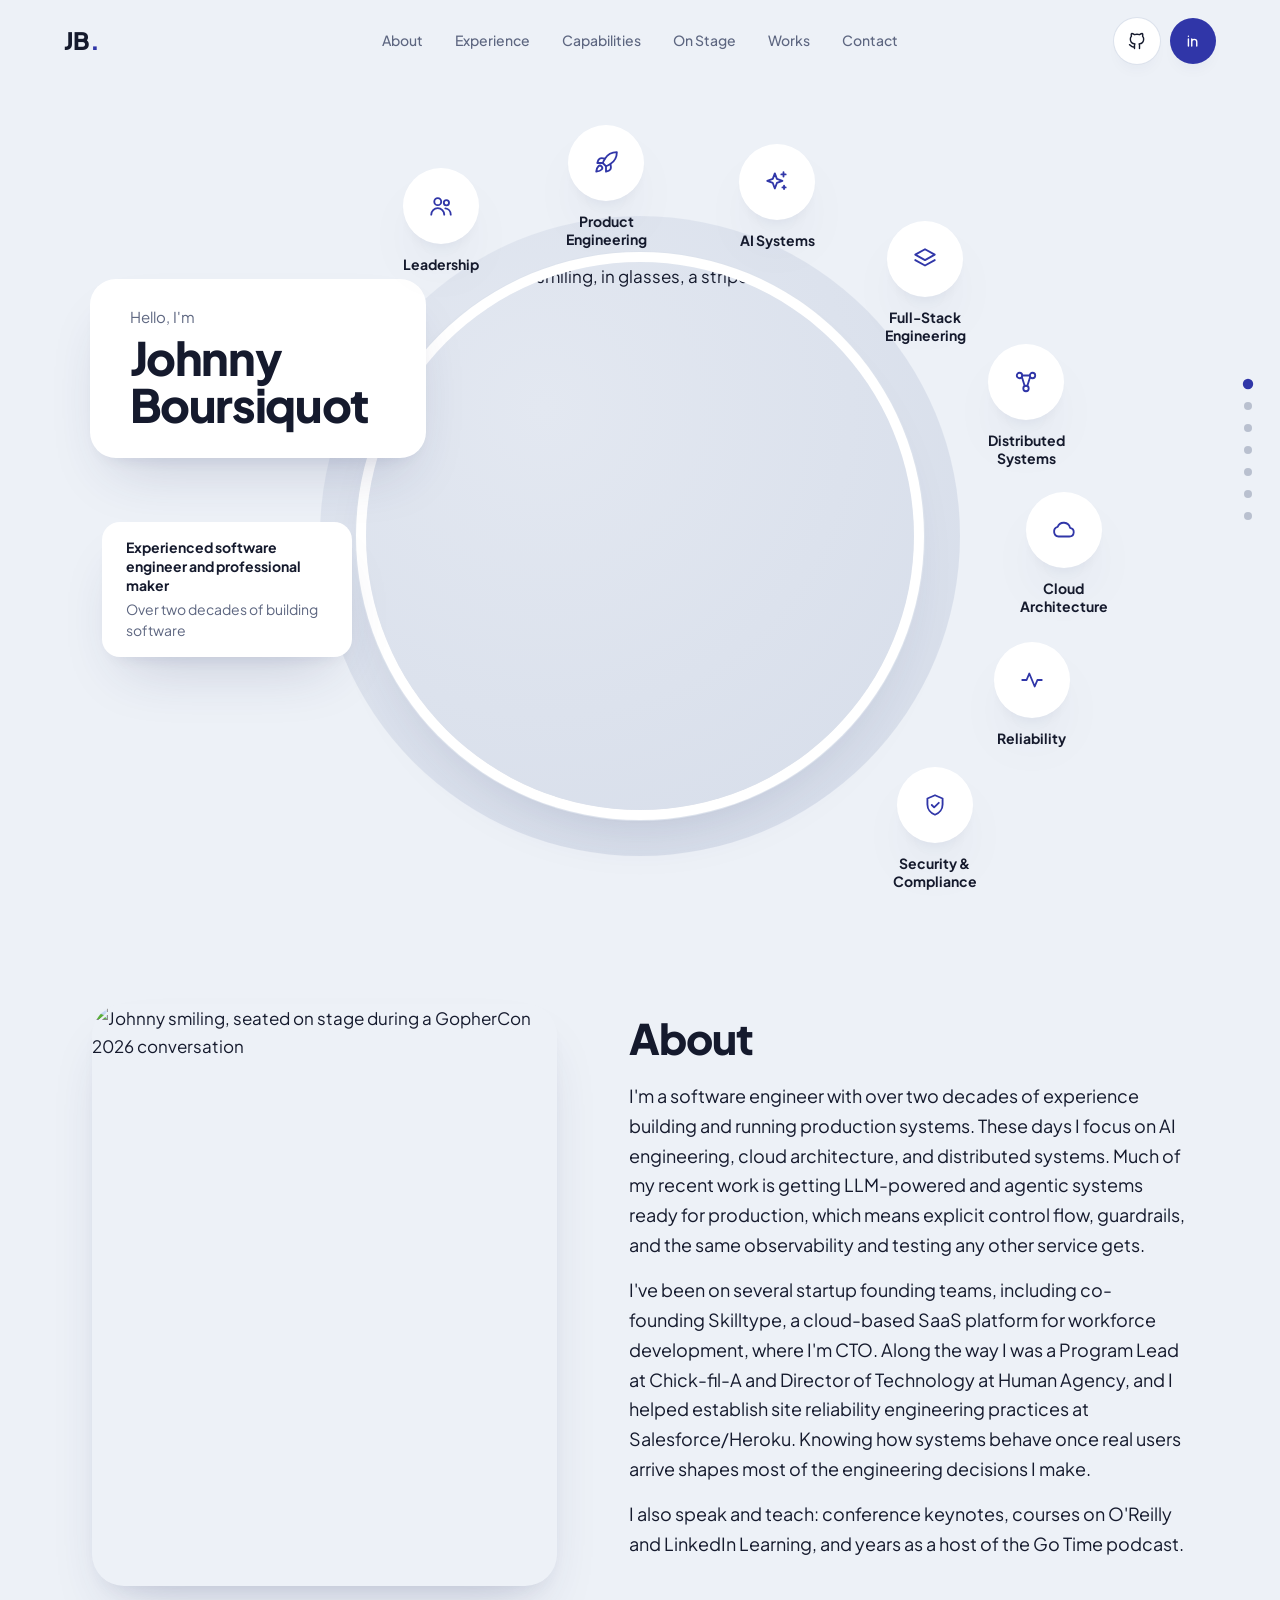
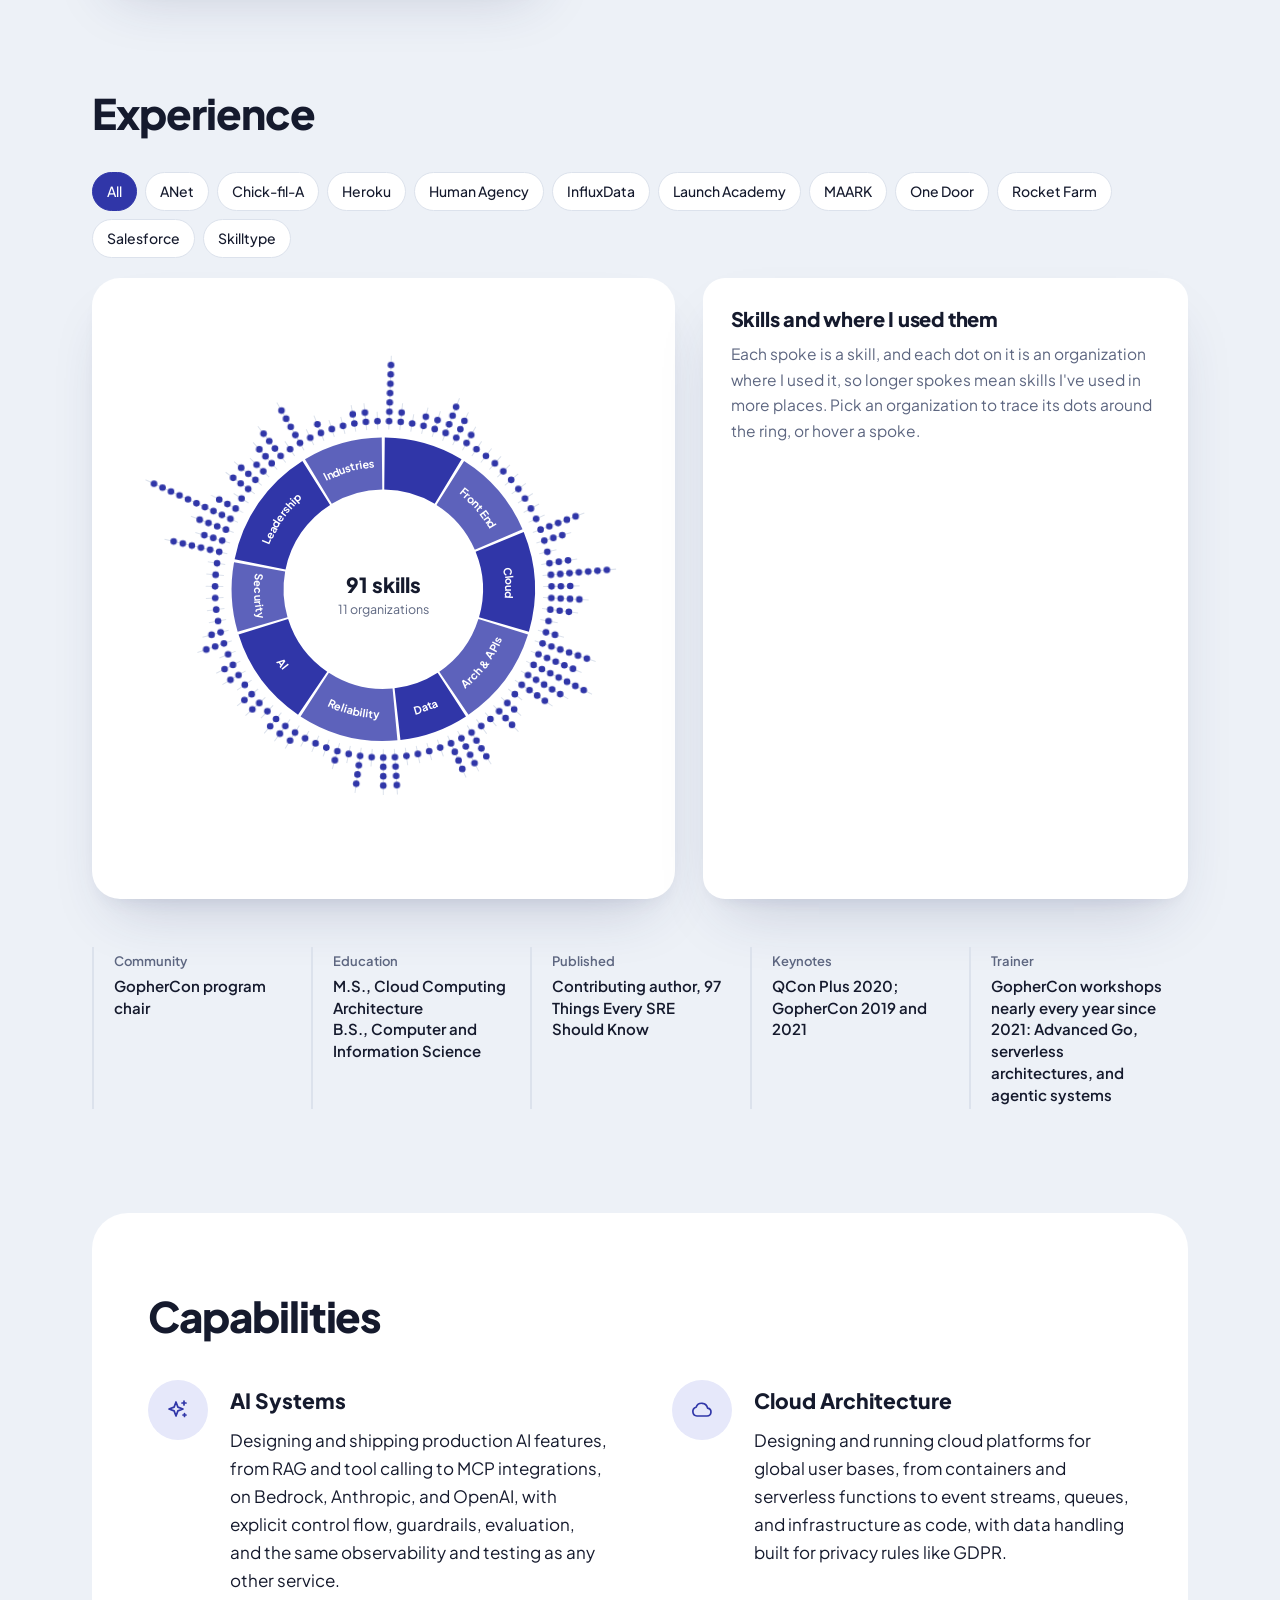
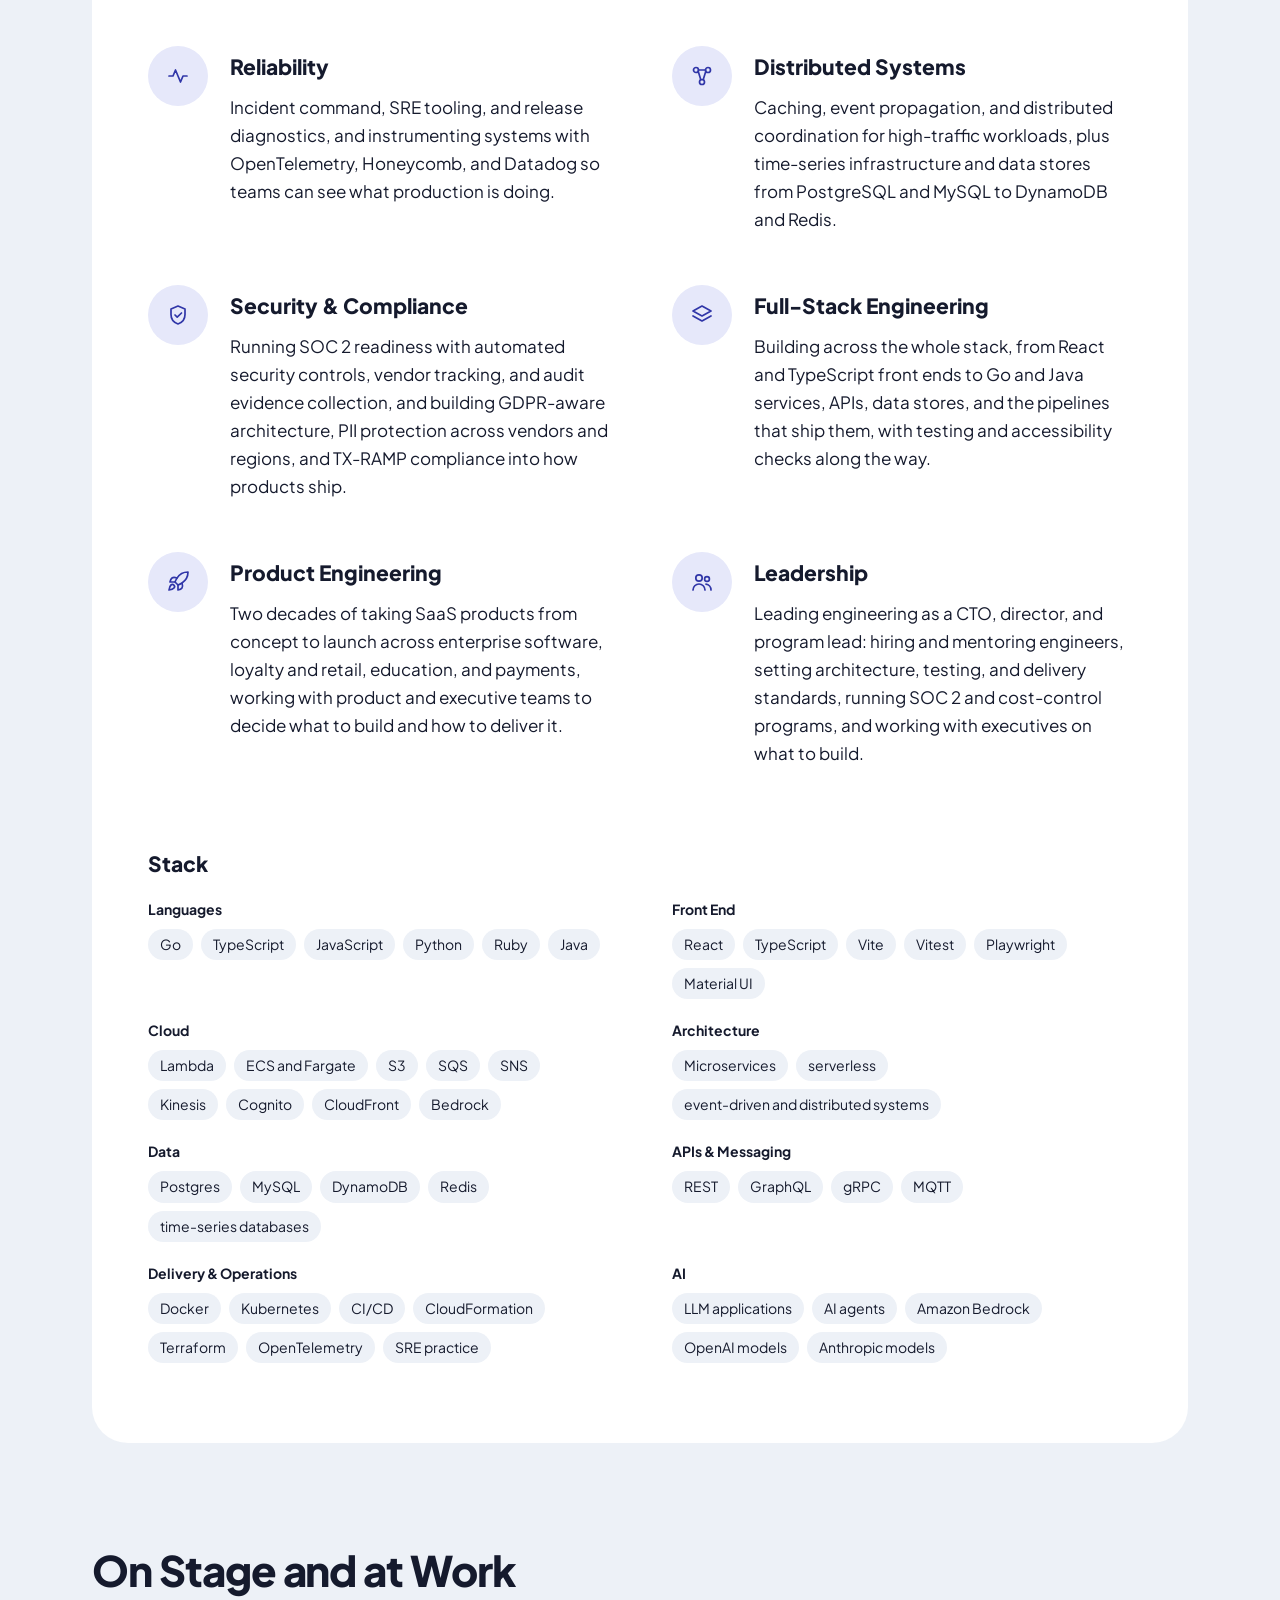
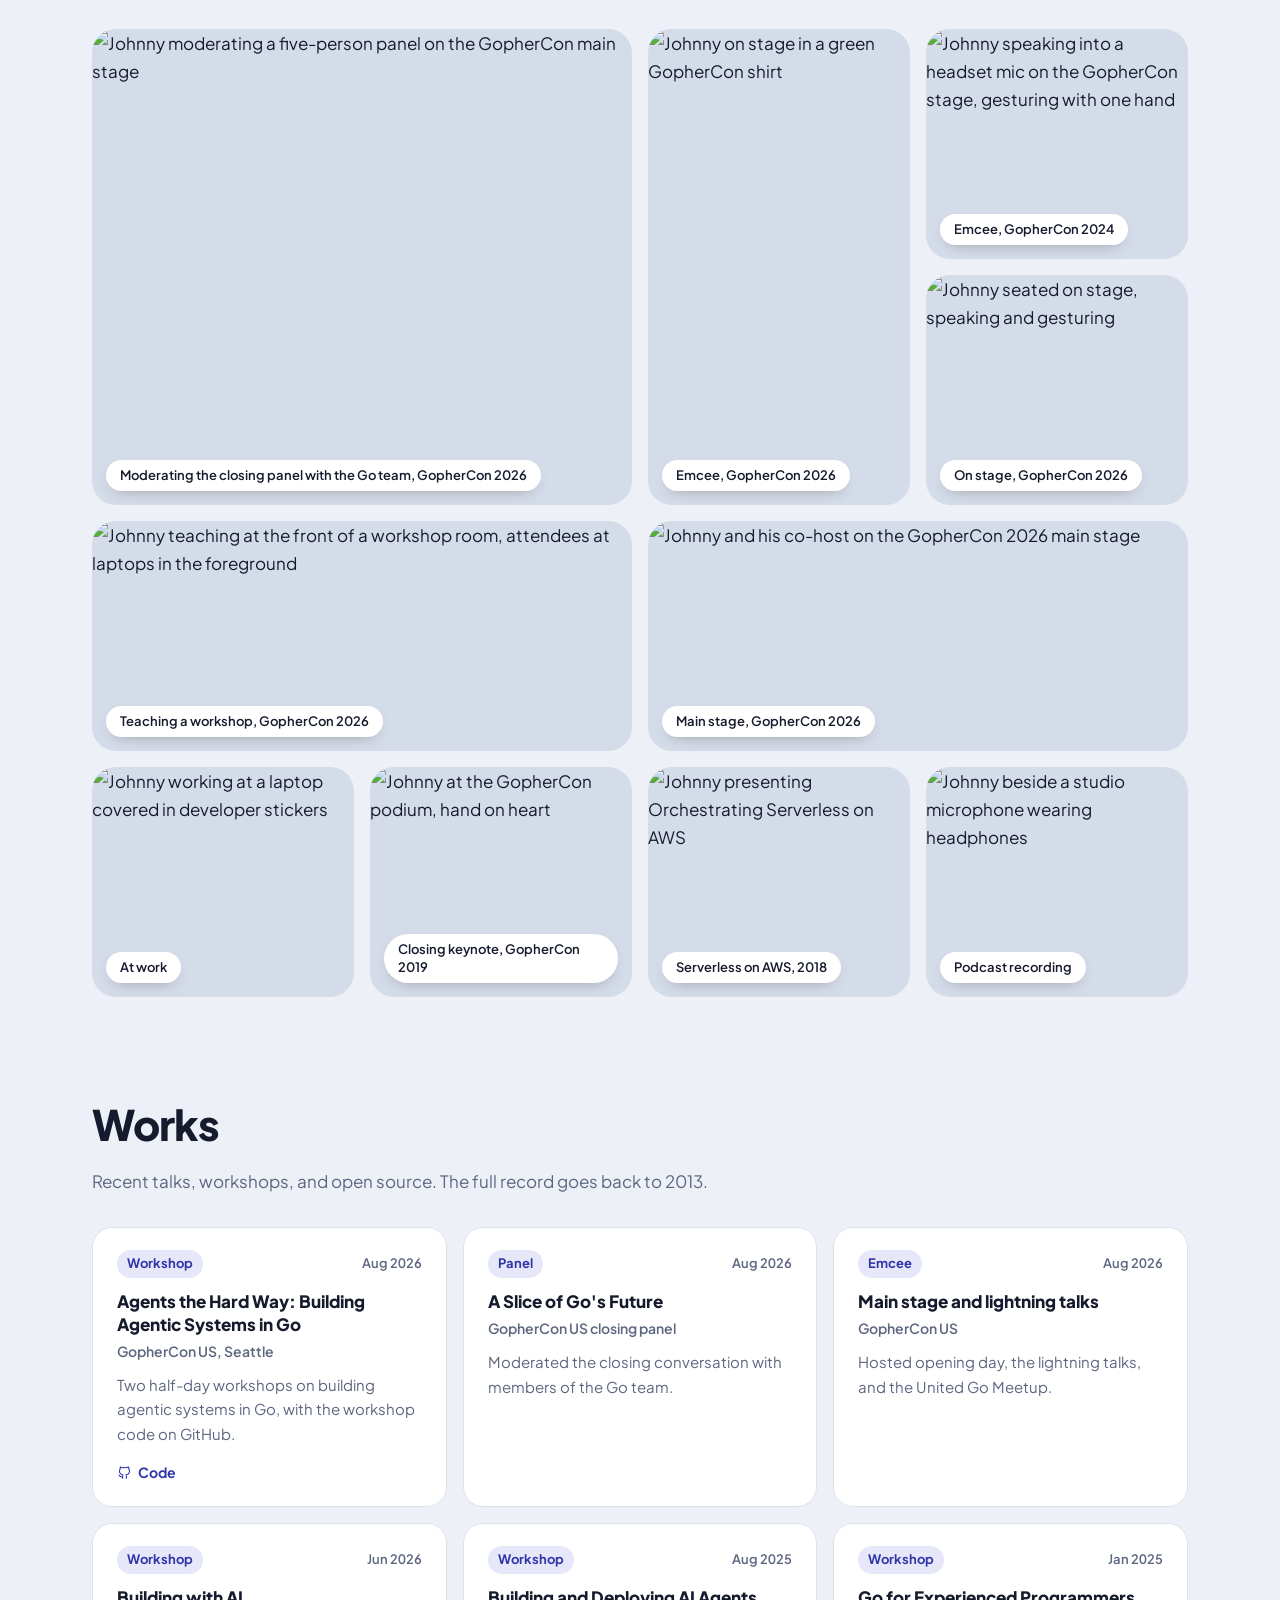
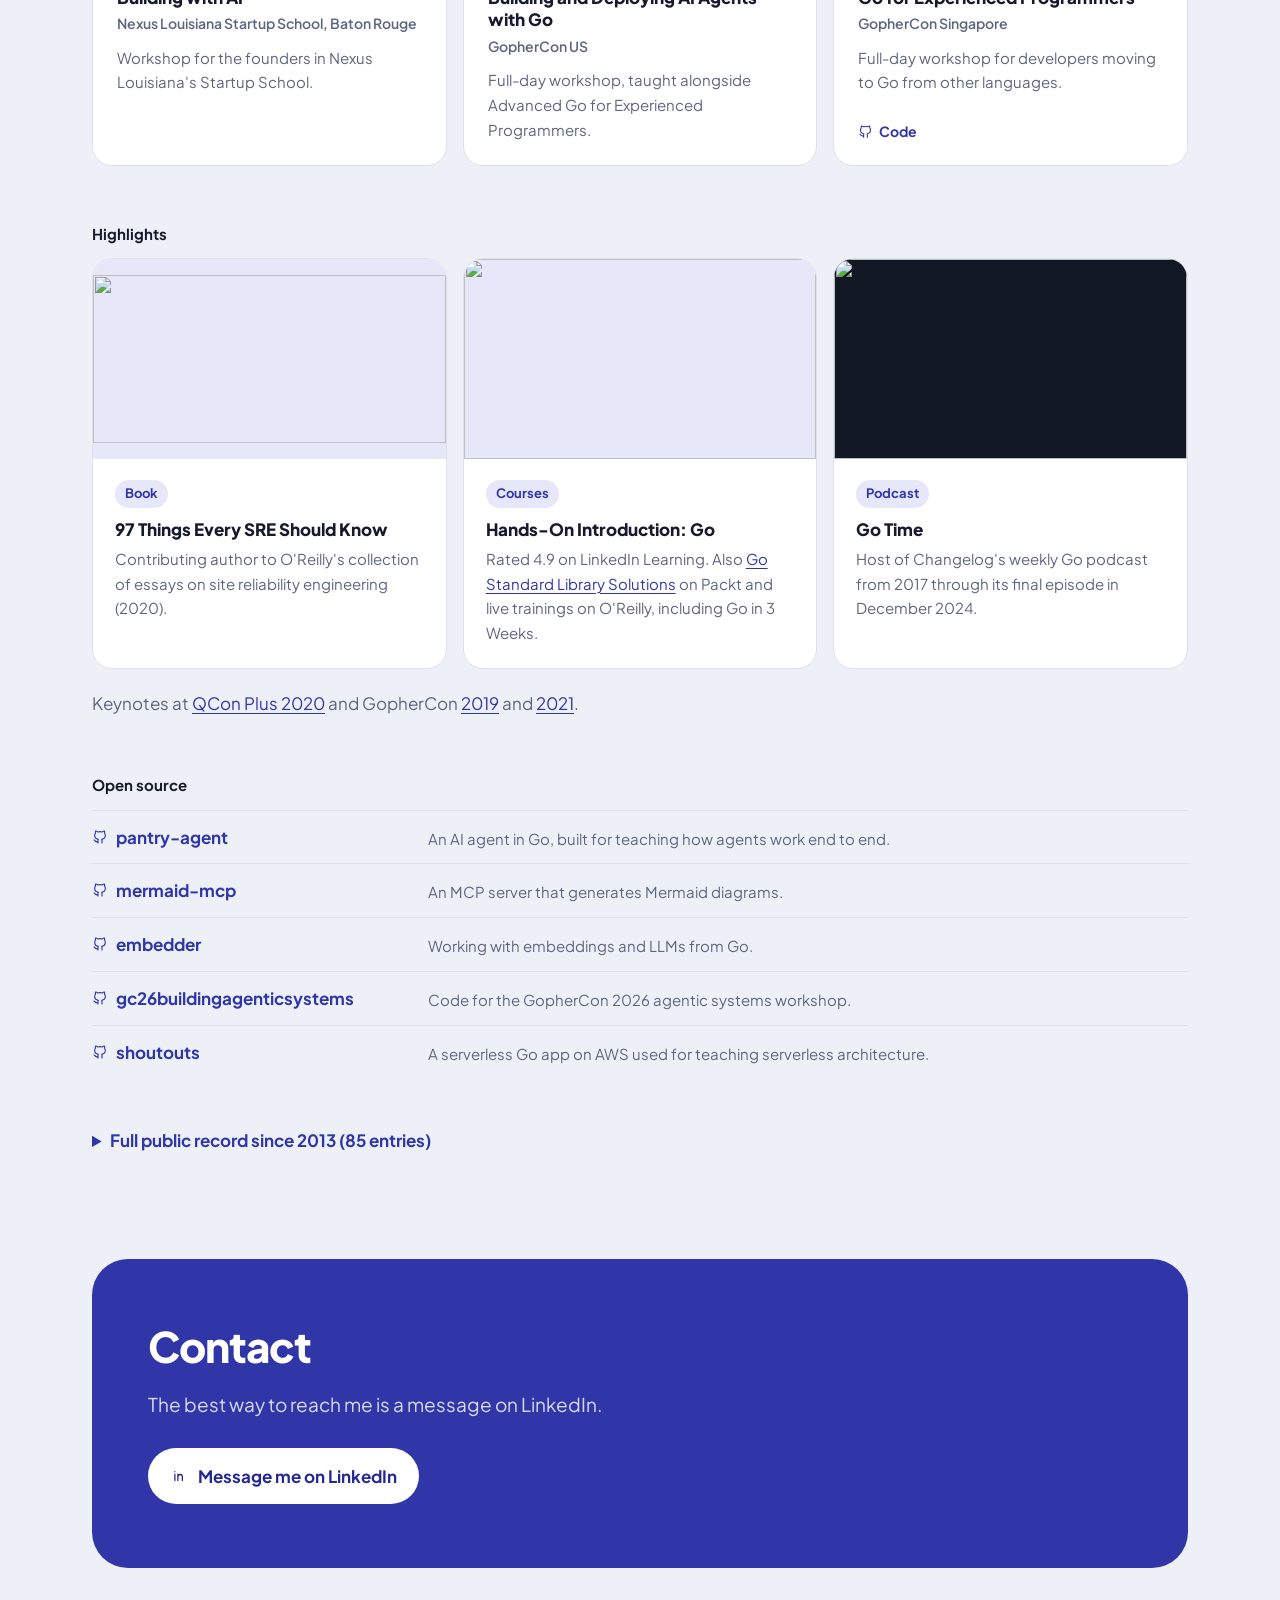
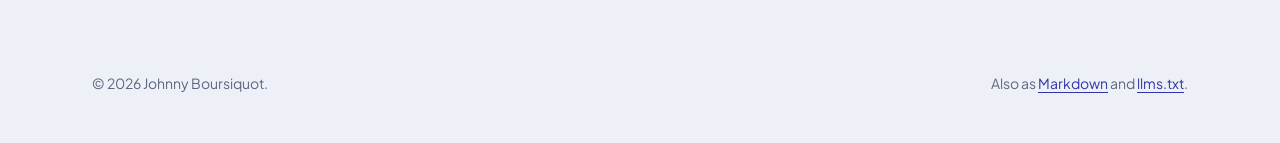
==== commit de6d2b25: "feat: arrange hero capability bubbles in an orbit around the portrait On screens wider than 900px th" ====
--- a/layouts/index.html
+++ b/layouts/index.html
@@ -530,6 +530,13 @@
   .hero .o1 .ball, .hero .o2 .ball, .hero .o3 .ball, .hero .o4 .ball, .hero .o5 .ball, .hero .o6 .ball, .hero .o7 .ball, .hero .o8 .ball { width: 44px; height: 44px; }
   .hero .o7 { grid-column: auto; }
 }
+/* Orbit labels wrap to two centered lines so neighbors don't touch */
+@media (min-width: 901px) { .hero .orb .lbl { max-width: 118px; text-align: center; line-height: 1.25; } }
+@media (max-width: 1260px) and (min-width: 901px) {
+  .hero .orb { gap: 8px; }
+  .hero .o1 .ball, .hero .o2 .ball, .hero .o3 .ball, .hero .o4 .ball, .hero .o5 .ball, .hero .o6 .ball, .hero .o7 .ball, .hero .o8 .ball { width: 60px; height: 60px; }
+  .hero .orb .lbl { font-size: 12.5px; max-width: 104px; }
+}
 
 </style>
 <link rel="preload" as="image" href="img/johnny-headshot-round.jpg">
@@ -674,6 +681,41 @@
   function go() { requestAnimationFrame(function () { root.classList.add("ready"); }); }
   if (!me || me.complete) { go(); } else { me.addEventListener("load", go); me.addEventListener("error", go); }
   setTimeout(go, 1500);
+
+  // Orbit: on wide screens, place the capability bubbles on an ellipse around the portrait,
+  // clockwise from just clear of the name card, over the top, and down the right side.
+  var portrait = hero.querySelector(".portrait");
+  var ORBIT = ["o6", "o8", "o1", "o7", "o4", "o3", "o2", "o5"];
+  var cards = [].slice.call(hero.querySelectorAll(".card"));
+  function box(e) { return { l: e.offsetLeft, t: e.offsetTop, r: e.offsetLeft + e.offsetWidth, b: e.offsetTop + e.offsetHeight }; }
+  function overlaps(a, b) { return a.l < b.r && b.l < a.r && a.t < b.b && b.t < a.b; }
+  function layoutOrbit() {
+    var orbs = ORBIT.map(function (k) { return hero.querySelector(".orb." + k); }).filter(Boolean);
+    if (!portrait || window.innerWidth <= 900) {
+      orbs.forEach(function (o) { o.style.left = o.style.top = o.style.right = ""; });
+      return;
+    }
+    var cx = portrait.offsetLeft, cy = portrait.offsetTop, pr = portrait.offsetWidth / 2;
+    var rx = pr + 150, ry = pr + 100, rad = Math.PI / 180;
+    function place(o, a) {
+      var ball = o.querySelector(".ball").offsetHeight;
+      o.style.right = "auto";
+      o.style.left = (cx + rx * Math.sin(a) - o.offsetWidth / 2) + "px";
+      o.style.top = (cy - ry * Math.cos(a) - ball / 2) + "px";
+    }
+    function clearOfCards(o) { return !cards.some(function (c) { return overlaps(box(o), box(c)); }); }
+    var start = 0, end = 150 * rad, deg;
+    for (deg = -40; deg <= 10; deg += 2) { start = deg * rad; place(orbs[0], start); if (clearOfCards(orbs[0])) break; }
+    for (deg = 150; deg >= 110; deg -= 2) {
+      end = deg * rad; place(orbs[orbs.length - 1], end);
+      if (box(orbs[orbs.length - 1]).b <= hero.clientHeight - 8) break;
+    }
+    var step = (end - start) / (orbs.length - 1);
+    orbs.forEach(function (o, i) { place(o, start + i * step); });
+  }
+  layoutOrbit();
+  window.addEventListener("resize", layoutOrbit);
+  if (document.fonts && document.fonts.ready) document.fonts.ready.then(layoutOrbit);
 
   // Pointer parallax on the floating cards and orbs (fine pointers, motion allowed, wide screens only).
   var motionOK = window.matchMedia("(prefers-reduced-motion: no-preference) and (pointer: fine) and (min-width: 901px)");
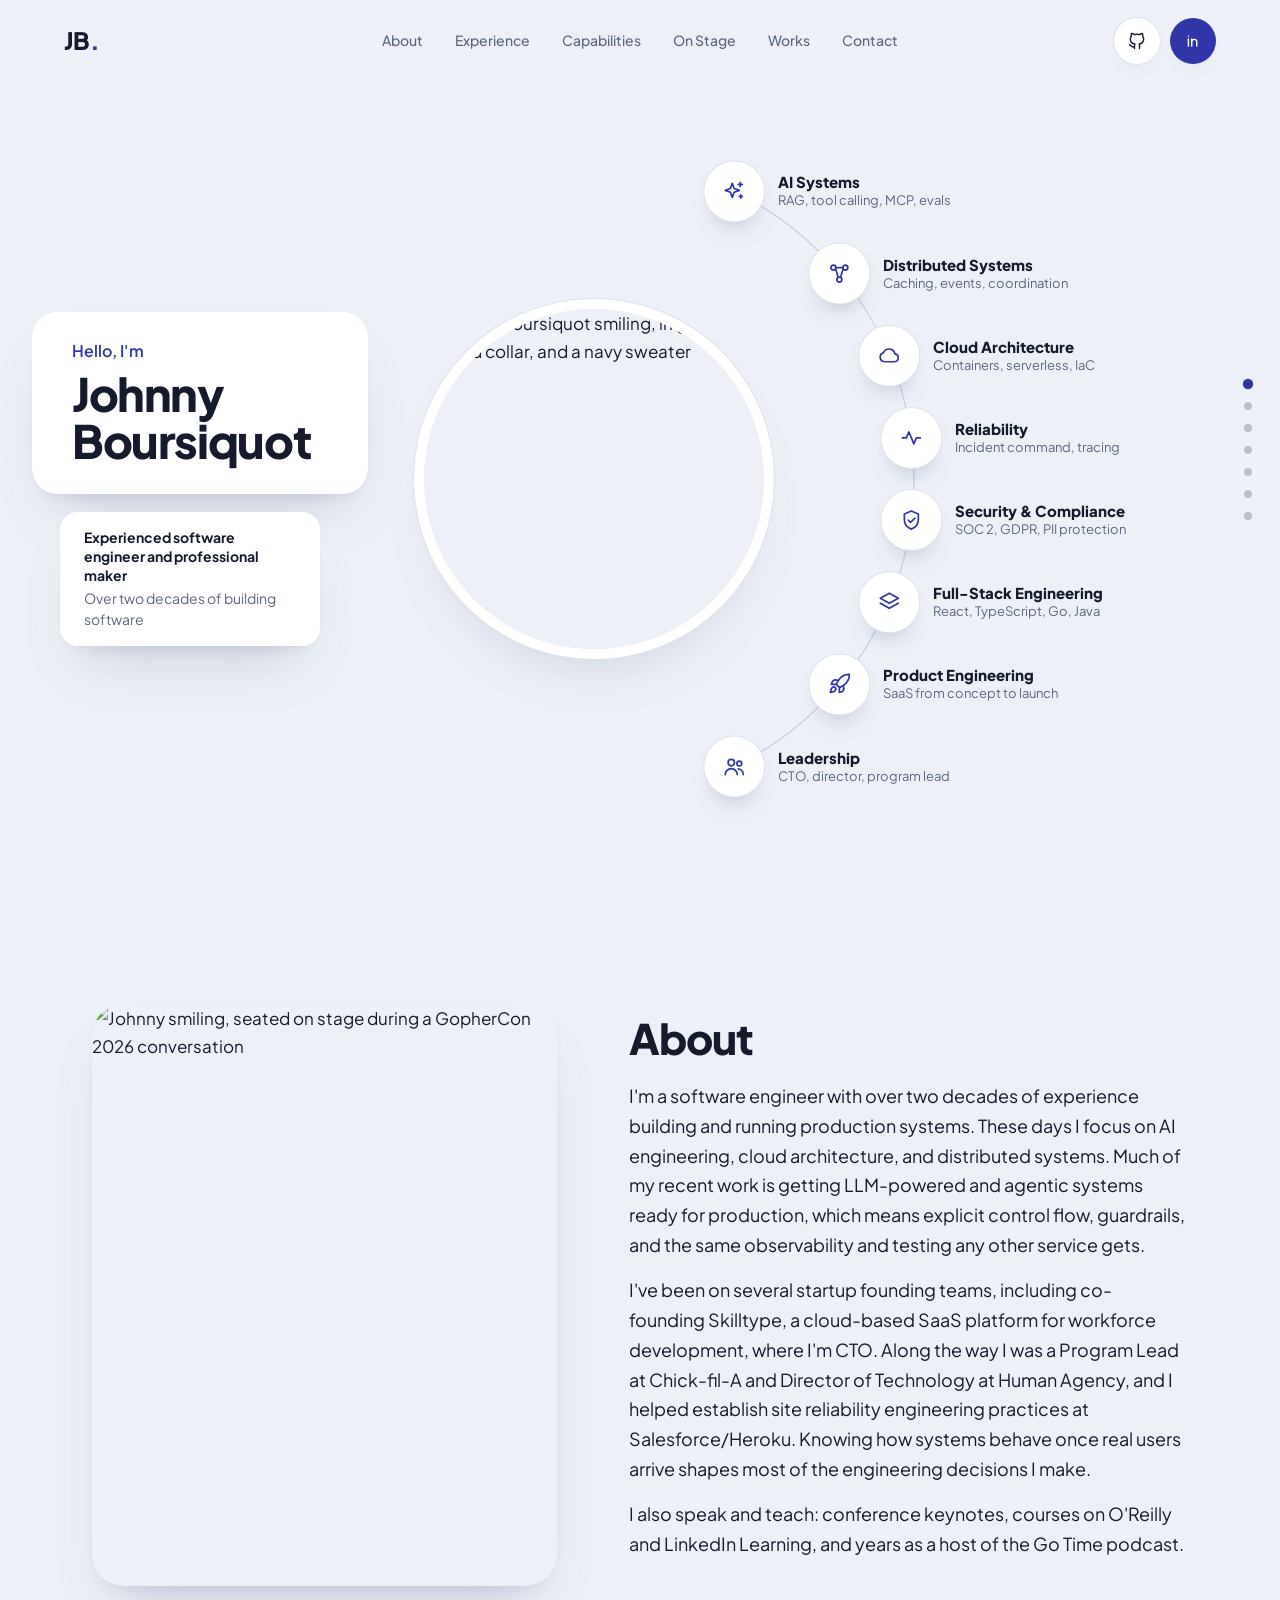
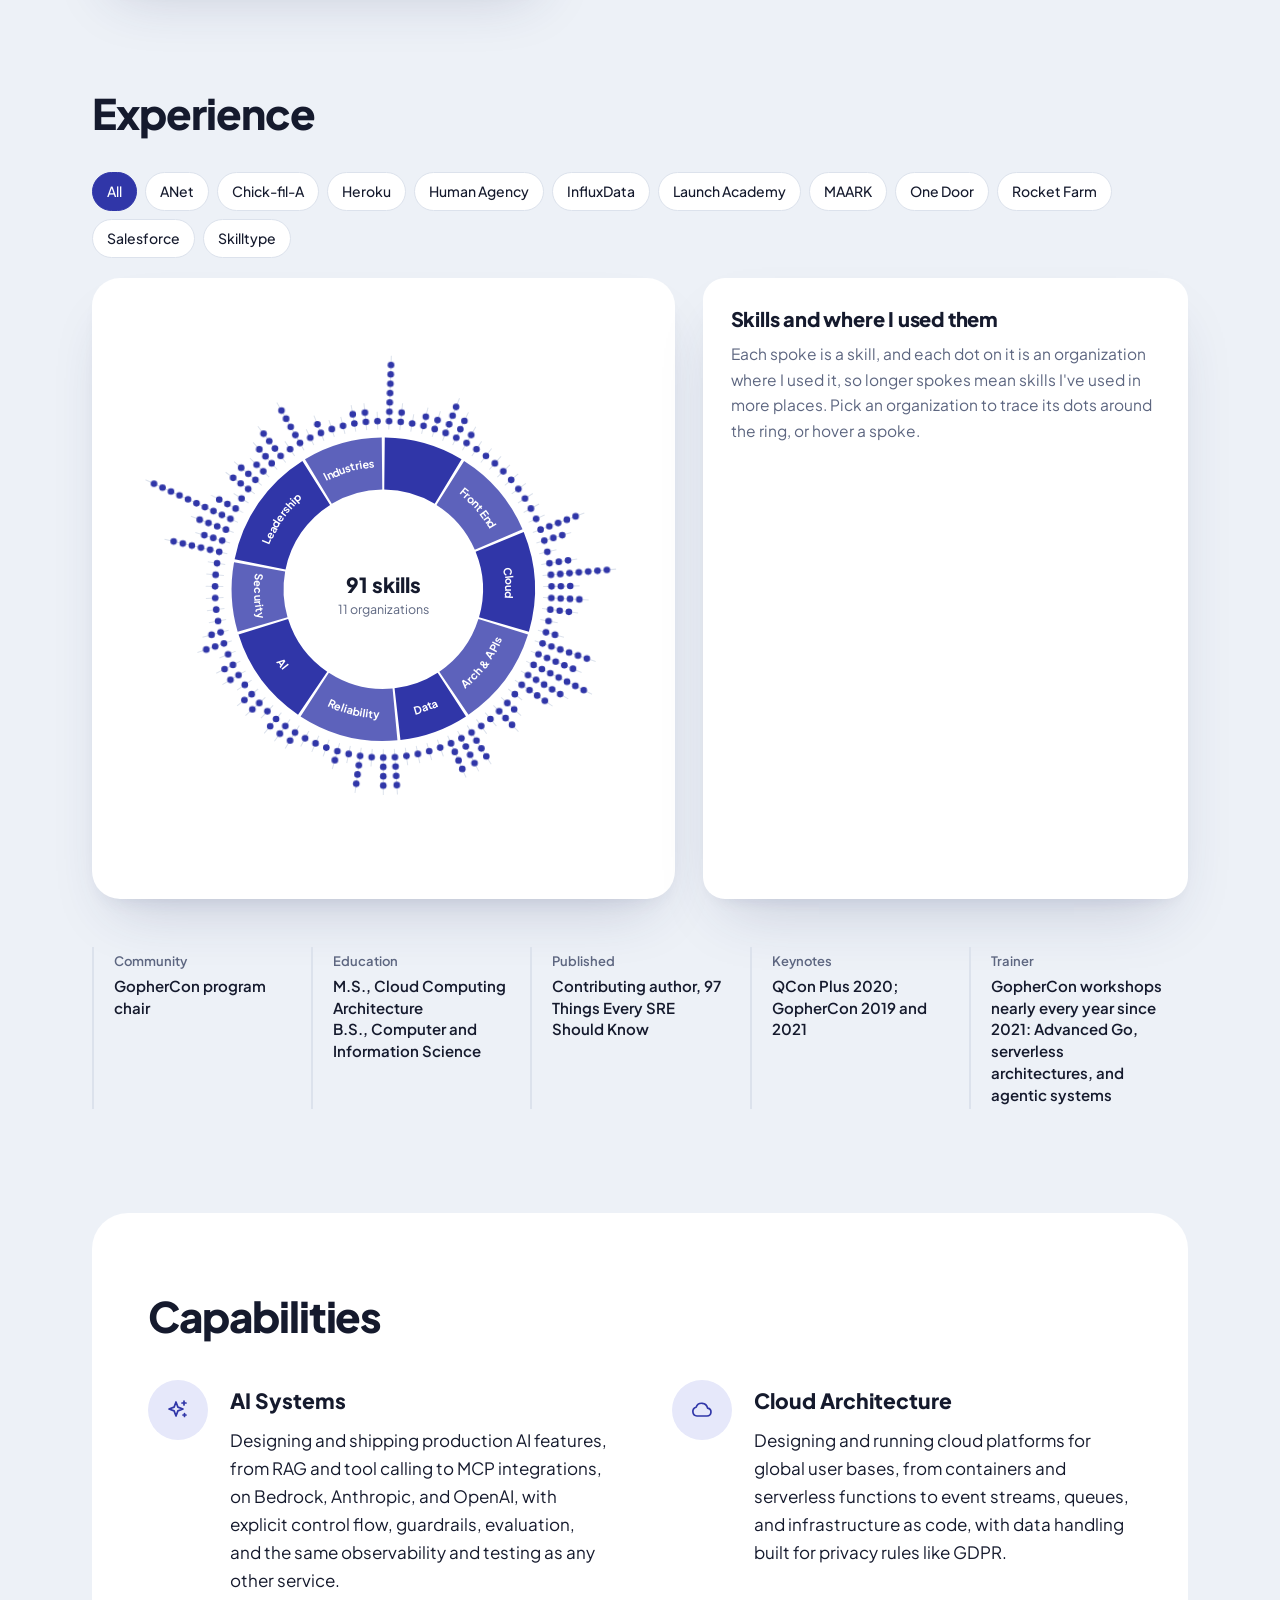
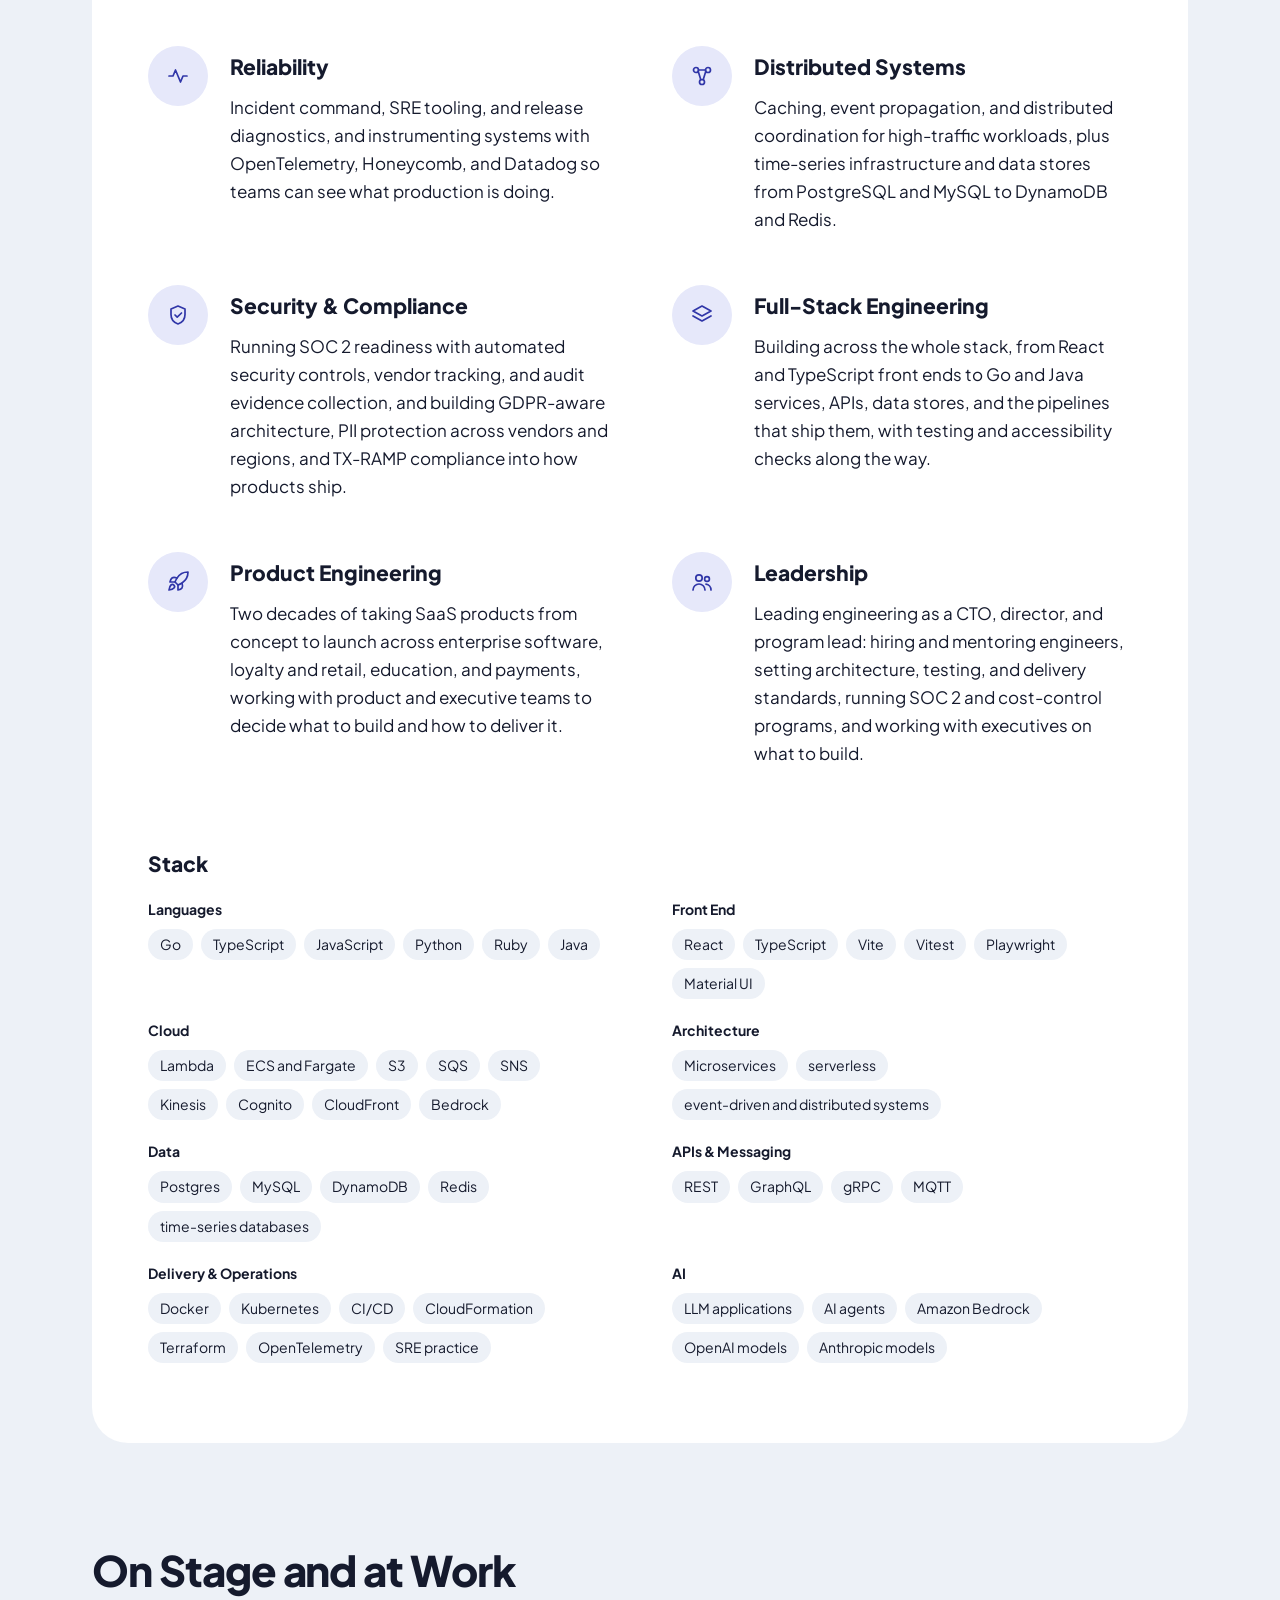
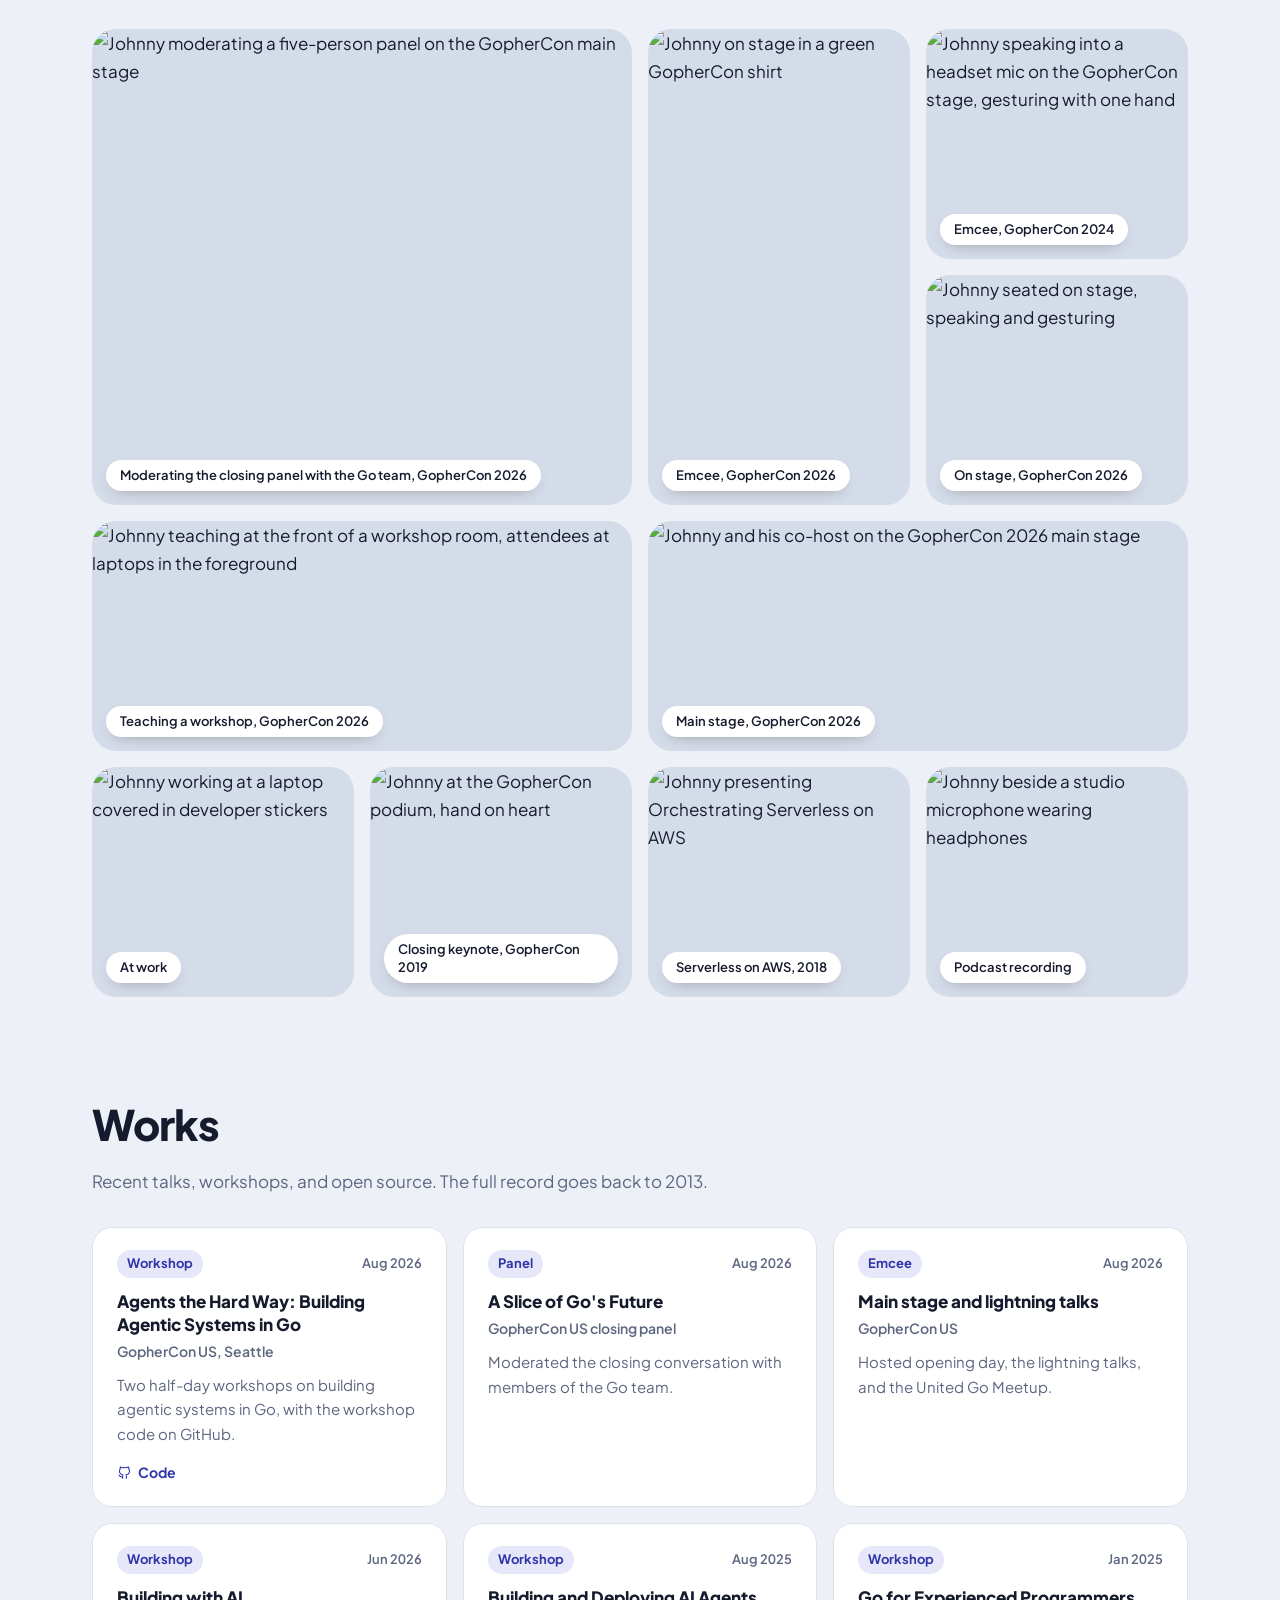
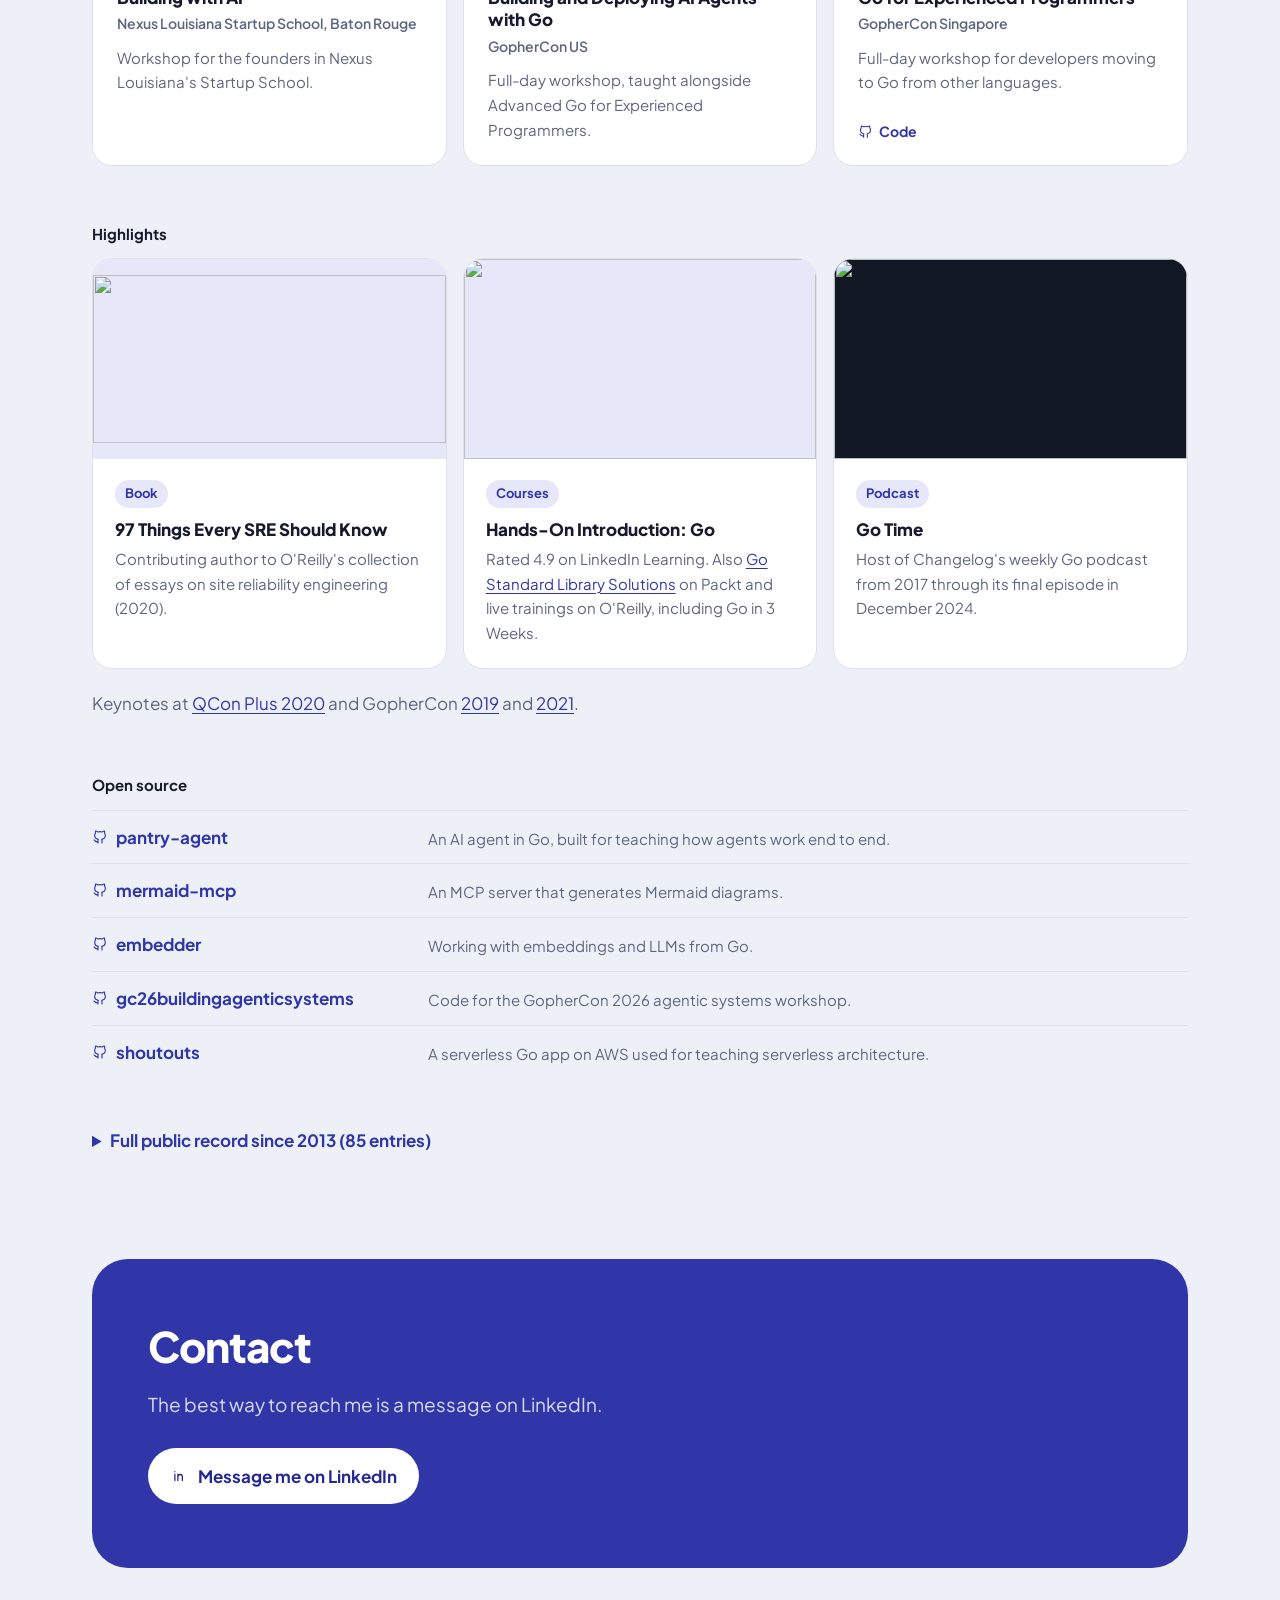
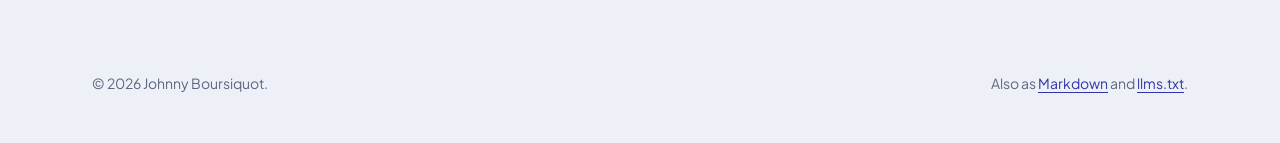
==== commit 6d670448: "feat: set hero capabilities on a rail beside a smaller portrait The eight capabilities now sit in ev" ====
--- a/layouts/index.html
+++ b/layouts/index.html
@@ -94,7 +94,6 @@
   --indigo-soft: #e6e8fa;
   --card: #ffffff;
   --line: #dce2ec;
-  --disc-a: #e3e8f1;
   --disc-b: #d5dce9;
   --shadow: 0 30px 60px -24px rgba(40, 52, 99, .22), 0 10px 20px -12px rgba(40, 52, 99, .12);
   color-scheme: light;
@@ -102,14 +101,14 @@
 @media (prefers-color-scheme: dark) {
   :root:not([data-theme="light"]) {
     --mist: #0f1320; --ink: #e8ebf4; --muted: #9aa3bc; --indigo: #9aa0ff; --indigo-fill: #4148c8;
-    --indigo-soft: #1f2446; --card: #181d2e; --line: #283048; --disc-a: #1a2033; --disc-b: #141a2b;
+    --indigo-soft: #1f2446; --card: #181d2e; --line: #283048; --disc-b: #141a2b;
     --shadow: 0 30px 60px -24px rgba(0, 0, 0, .6), 0 10px 20px -12px rgba(0, 0, 0, .4);
     color-scheme: dark;
   }
 }
 :root[data-theme="dark"] {
   --mist: #0f1320; --ink: #e8ebf4; --muted: #9aa3bc; --indigo: #9aa0ff; --indigo-fill: #4148c8;
-  --indigo-soft: #1f2446; --card: #181d2e; --line: #283048; --disc-a: #1a2033; --disc-b: #141a2b;
+  --indigo-soft: #1f2446; --card: #181d2e; --line: #283048; --disc-b: #141a2b;
   --shadow: 0 30px 60px -24px rgba(0, 0, 0, .6), 0 10px 20px -12px rgba(0, 0, 0, .4);
   color-scheme: dark;
 }
@@ -152,62 +151,81 @@
 .round { width: 46px; height: 46px; border-radius: 50%; background: var(--indigo-fill); color: #fff;
   display: grid; place-items: center; box-shadow: var(--shadow); }
 
-/* Hero stage */
-.hero { position: relative; max-width: 1360px; margin: -82px auto 0; height: clamp(760px, 100vh, 940px); overflow: hidden; }
-.disc { position: absolute; left: 50%; top: 24%; width: 640px; height: 640px; margin-left: -320px; border-radius: 50%;
-  background: radial-gradient(circle at 35% 30%, var(--disc-a), var(--disc-b)); }
-.me { position: absolute; left: 50%; bottom: 0; height: 86%; width: auto; transform: translateX(-50%);
-  filter: drop-shadow(0 30px 40px rgba(20, 26, 45, .18)); }
-.sphere { position: absolute; border-radius: 50%; background: radial-gradient(circle at 30% 25%, var(--card), var(--disc-b)); }
-.s1 { left: 9%; top: 76%; width: 130px; height: 130px; }
-.s2 { right: 27%; bottom: 6%; width: 86px; height: 86px; }
-.dot { position: absolute; left: 31%; top: 90%; width: 14px; height: 14px; border-radius: 50%; background: #9aa0d8; }
-
-.card { position: absolute; background: var(--card); border-radius: 26px; box-shadow: var(--shadow); z-index: 2; }
-.card.name { left: 7%; top: 31%; padding: 26px 40px 30px; }
-.hello { font-size: 15px; color: var(--muted); margin: 0 0 4px; }
+/* Hero: name and role cards, the portrait, and the capabilities on a faint rail beside it */
+.hero { max-width: 1280px; margin: -82px auto 0; padding: 82px 32px 24px; box-sizing: border-box; min-height: clamp(720px, 100vh, 920px);
+  display: grid; grid-template-columns: 340px minmax(0, 1fr); gap: 40px; align-items: center; }
+.hero-cards { position: relative; z-index: 3; display: grid; gap: 18px; justify-items: start; }
+.hero-card { background: var(--card); border-radius: 26px; box-shadow: var(--shadow); }
+.hero-card.name { padding: 26px 40px 30px; }
+.hello { font-size: 16px; font-weight: 600; color: var(--indigo); margin: 0 0 6px; }
 h1 { font-size: 46px; line-height: 1.02; font-weight: 800; letter-spacing: -0.03em; margin: 0; max-width: 8ch; }
-.card.role { left: 12%; top: 58%; padding: 16px 24px; border-radius: 18px; font-size: 14px; line-height: 1.5; }
-.card.role p { margin: 0; }
-.card.role p + p { color: var(--muted); }
-
-.orb { position: absolute; z-index: 2; display: flex; flex-direction: column; align-items: center; gap: 12px;
-  color: var(--ink); text-decoration: none; font-size: 14px; font-weight: 700; }
-.orb .ball { width: 92px; height: 92px; border-radius: 50%; background: var(--card); box-shadow: var(--shadow);
-  display: grid; place-items: center; color: var(--indigo); transition: transform .2s; }
-.orb:hover .ball, .orb:focus-visible .ball { transform: translateY(-3px); background: var(--indigo-fill); color: #fff; }
-.orb .ball { transition: transform .2s, background .2s, color .2s; }
-.o1 { right: 22%; top: 18%; }
-.o2 { right: 20%; top: 68%; }
-.o3 { left: 20%; top: 70%; }
-.o3 .ball, .o2 .ball { width: 76px; height: 76px; }
-
-.social { position: absolute; left: 64px; bottom: 64px; list-style: none; margin: 0; padding: 0; display: grid; gap: 12px; z-index: 3; }
-.social a { width: 36px; height: 36px; border-radius: 50%; display: grid; place-items: center; color: var(--ink);
-  background: var(--card); box-shadow: 0 4px 10px -4px rgba(40, 52, 99, .25); }
-.social li:first-child a { background: var(--indigo-fill); color: #fff; }
-.now { position: absolute; right: 64px; bottom: 56px; text-align: right; font-size: 13px; font-weight: 600;
-  line-height: 1.5; margin: 0; z-index: 3; }
+.hero-card.role { max-width: 260px; margin-left: 28px; padding: 16px 24px; border-radius: 18px; font-size: 14px; line-height: 1.5; }
+.hero-card.role p { margin: 0; }
+.hero-card.role p:first-child { line-height: 1.35; margin-bottom: 4px; }
+.hero-card.role p + p { color: var(--muted); }
+.hero-stage { position: relative; height: 700px; }
+.portrait { position: absolute; left: 12px; top: 50%; z-index: 1; width: 340px; aspect-ratio: 1; margin: 0; transform: translateY(-50%);
+  border-radius: 50%; overflow: hidden; box-shadow: 0 0 0 10px var(--card), 0 0 0 11px var(--line), var(--shadow); }
+.portrait img { display: block; width: 100%; height: 100%; object-fit: cover; }
+.hero-rail { position: absolute; inset: 0; width: 100%; height: 100%; overflow: visible; pointer-events: none; z-index: 2; }
+.hero-rail path { fill: none; stroke: var(--indigo); stroke-width: 1.25; stroke-linecap: round; opacity: .18; }
+.fan { list-style: none; margin: 0; padding: 0; }
+.fan li { position: absolute; left: 0; top: 0; z-index: 3; }
+.fan-orb { display: flex; align-items: center; gap: 14px; color: var(--ink); text-decoration: none; }
+.fan-ball { flex: none; width: 60px; height: 60px; border-radius: 50%; display: grid; place-items: center; background: var(--card);
+  color: var(--indigo); box-shadow: 0 0 0 1px var(--line), 0 14px 26px -14px rgba(40, 52, 99, .4); transition: background .2s, color .2s, transform .2s; }
+.fan-lbl b { display: block; font-size: 15px; line-height: 1.25; font-weight: 800; white-space: nowrap; transition: color .2s; }
+.fan-lbl small { display: block; font-size: 13px; line-height: 1.35; color: var(--muted); white-space: nowrap; }
+.fan-orb:hover .fan-ball, .fan-orb:focus-visible .fan-ball { background: var(--indigo-fill); color: #fff; transform: scale(1.06); }
+.fan-orb:hover b, .fan-orb:focus-visible b { color: var(--indigo); }
 
 .dots { position: fixed; right: 28px; top: 50%; transform: translateY(-50%); display: grid; gap: 14px; z-index: 10; }
 .dots a { width: 8px; height: 8px; border-radius: 50%; background: #b9c0cf; transition: background .2s, transform .2s; }
 .dots a.on { background: var(--indigo-fill); transform: scale(1.3); }
 
-/* One orchestrated entrance, only when JS is on and motion is allowed */
+/* One orchestrated entrance, only when JS is on and motion is allowed: cards and portrait fade up,
+   the rail draws top to bottom, then each capability lands on it. */
 @media (prefers-reduced-motion: no-preference) {
-  .js .hero .disc { transform: scale(.85); opacity: 0; transition: transform 1s cubic-bezier(.2, .8, .2, 1), opacity .8s; }
-  .js .hero .me { transform: translate(-50%, 48px); opacity: 0; transition: transform 1s cubic-bezier(.2, .8, .2, 1) .15s, opacity .8s .15s; }
-  .js .hero .card, .js .hero .orb { opacity: 0; transform: translateY(18px) scale(.96);
-    transition: transform .8s cubic-bezier(.2, .8, .2, 1), opacity .6s; }
-  .js .hero .card.name { transition-delay: .45s; }
-  .js .hero .card.role { transition-delay: .6s; }
-  .js .hero .o1 { transition-delay: .7s; }
-  .js .hero .o2 { transition-delay: .9s; }
-  .js .hero .o3 { transition-delay: 1s; }
-  .ready .hero .disc { transform: none; opacity: 1; }
-  .ready .hero .me { transform: translateX(-50%); opacity: 1; }
-  .ready .hero .card, .ready .hero .orb { opacity: 1; transform: none; }
-  .hero [data-depth] { translate: calc(var(--px, 0) * var(--d, 0) * 1px) calc(var(--py, 0) * var(--d, 0) * 1px); }
+  .js .hero-card { opacity: 0; transform: translateY(14px); transition: opacity .6s, transform .8s cubic-bezier(.2, .8, .2, 1); }
+  .ready .hero-card { opacity: 1; transform: none; }
+  .ready .hero-card.role { transition-delay: .15s; }
+  .js .hero .portrait { opacity: 0; transition: opacity .8s .1s; }
+  .ready .hero .portrait { opacity: 1; }
+  .js .fan-orb { opacity: 0; transform: translateX(-10px); transition: opacity .45s, transform .6s cubic-bezier(.2, .8, .2, 1); }
+  .fanned .fan-orb { opacity: 1; transform: none; }
+}
+@media (max-width: 1260px) and (min-width: 901px) {
+  .hero { grid-template-columns: 290px minmax(0, 1fr); gap: 24px; }
+  h1 { font-size: 40px; }
+  .hero-card.name { padding: 22px 30px 26px; }
+  .portrait { width: 280px; }
+  .hero-stage { height: 620px; }
+  .fan-ball { width: 52px; height: 52px; }
+}
+@media (max-width: 1100px) and (min-width: 901px) {
+  .hero { grid-template-columns: 250px minmax(0, 1fr); padding-right: 60px; }
+  h1 { font-size: 36px; }
+  .hero-card.role { margin-left: 12px; }
+  .portrait { width: 240px; }
+  .hero-stage { height: 560px; }
+  .fan-lbl small { display: none; }
+  .fan-lbl b { font-size: 14px; }
+  .fan-ball { width: 46px; height: 46px; }
+  .fan-ball .i { width: 20px; height: 20px; }
+}
+@media (max-width: 900px) {
+  .hero { margin-top: 0; padding: 24px 16px 8px; min-height: 0; grid-template-columns: 1fr; gap: 20px; }
+  .hero-card.name { padding: 20px 24px; border-radius: 22px; }
+  .hero-card.role { margin: 0 0 0 12px; }
+  .hero-stage { height: auto; display: grid; gap: 20px; }
+  .hero-rail { display: none; }
+  .portrait { position: relative; left: auto; top: auto; transform: none; width: min(300px, 78vw); justify-self: center; margin: 8px 0 12px; }
+  .fan { display: grid; gap: 10px; }
+  .fan li { position: static; transform: none !important; }
+  .fan-orb { background: var(--card); border-radius: 999px; padding: 6px 16px 6px 6px; box-shadow: 0 4px 12px -6px rgba(40, 52, 99, .25); }
+  .fan-ball { width: 44px; height: 44px; box-shadow: none; background: var(--indigo-soft); }
+  .fan-ball .i { width: 20px; height: 20px; }
+  .fan-lbl b, .fan-lbl small { white-space: normal; }
 }
 
 /* About */
@@ -301,9 +319,6 @@
 
 /* Tablet and phone: the stage becomes a stack */
 @media (max-width: 1100px) {
-  .card.name { left: 4%; }
-  .card.role { left: 6%; }
-  .o1 { right: 18%; } .o2 { right: 14%; }
   .bar nav { gap: 20px; }
 }
 @media (max-width: 900px) {
@@ -311,22 +326,7 @@
   html { scroll-padding-top: 84px; }
   .bar nav { display: none; }
   .dots { display: none; }
-  .hero { height: auto; margin-top: 0; display: grid; grid-template-columns: 1fr 1fr; gap: 10px; padding: 24px 16px 0; overflow: visible; }
-  .hero > .card, .hero > .me, .hero > .social, .hero > .now { grid-column: 1 / -1; }
-  .hero > * { position: static !important; }
-  .disc, .sphere, .dot { display: none; }
-  .card.name { order: 1; padding: 20px 24px; border-radius: 22px; }
   h1 { font-size: 38px; max-width: none; }
-  .card.role { order: 3; margin: -40px 12px 10px; justify-self: start; }
-  .orb { order: 3; flex-direction: row; gap: 10px; font-size: 13px; }
-  .orb .ball, .o3 .ball, .o2 .ball { width: 44px; height: 44px; }
-  .orb .ball .i { width: 20px; height: 20px; }
-  .hero .orb { order: 4; background: var(--card); border-radius: 999px; padding: 6px 12px 6px 6px; box-shadow: 0 4px 12px -6px rgba(40, 52, 99, .25); }
-  .hero .orb .ball { box-shadow: none; background: var(--indigo-soft); }
-  .me { order: 2; transform: none !important; width: 100%; height: auto; max-width: 380px; justify-self: center; margin-top: 8px;
-    background: radial-gradient(circle at 50% 62%, var(--disc-b) 0 58%, transparent 59%); }
-  .social { order: 5; display: flex; justify-content: center; margin-top: 20px; }
-  .now { order: 6; text-align: center; margin-top: 12px; }
   .wrap { padding-inline: 16px; }
   section.wrap, section.band, section.contact { margin-block: 80px; }
   h2 { font-size: 32px; }
@@ -351,9 +351,9 @@
 @media (prefers-reduced-motion: reduce) { html { scroll-behavior: auto; } * { transition: none !important; } }
 
 @media (prefers-color-scheme: dark) {
-  :root:not([data-theme="light"]) .orb .ball, :root:not([data-theme="light"]) .sphere, :root:not([data-theme="light"]) .card { box-shadow: 0 0 0 1px var(--line), var(--shadow); }
-}
-:root[data-theme="dark"] .orb .ball, :root[data-theme="dark"] .sphere, :root[data-theme="dark"] .card { box-shadow: 0 0 0 1px var(--line), var(--shadow); }
+  :root:not([data-theme="light"]) .hero-card { box-shadow: 0 0 0 1px var(--line), var(--shadow); }
+}
+:root[data-theme="dark"] .hero-card { box-shadow: 0 0 0 1px var(--line), var(--shadow); }
 
 /* Experience: skill spokes. Each spoke is a skill, each dot an organization that used it. */
 .orbit { margin-top: 36px; }
@@ -418,49 +418,7 @@
 .round.alt { background: var(--card); color: var(--ink); box-shadow: 0 0 0 1px var(--line), var(--shadow); }
 .round.alt:hover { color: var(--indigo); }
 
-
-/* Round studio portrait, centered in the disc so the disc reads as a halo */
-.portrait { position: absolute; left: 50%; top: calc(24% + 320px); width: 548px; aspect-ratio: 1; margin: 0;
-  transform: translate(-50%, -50%); border-radius: 50%; overflow: hidden; z-index: 1;
-  box-shadow: 0 0 0 10px var(--card), 0 0 0 11px var(--line), var(--shadow); }
-.portrait img { display: block; width: 100%; height: 100%; object-fit: cover; }
-@media (prefers-reduced-motion: no-preference) {
-  .js .hero .portrait { opacity: 0; transform: translate(-50%, -46%) scale(.96);
-    transition: transform 1s cubic-bezier(.2, .8, .2, 1) .15s, opacity .8s .15s; }
-  .ready .hero .portrait { opacity: 1; transform: translate(-50%, -50%); }
-}
-@media (max-width: 1100px) and (min-width: 901px) { .portrait { width: 480px; } }
-@media (max-width: 900px) {
-  .hero > .portrait { grid-column: 1 / -1; order: 2; justify-self: center; width: min(300px, 78vw); margin: 20px 0 28px;
-    transform: none !important; opacity: 1 !important; }
-}
 .rd h3 .via { font-size: 15px; font-weight: 600; color: var(--muted); letter-spacing: 0; margin-left: 6px; }
-/* Role card wraps to a narrow column so it sits beside the portrait, not over the face */
-@media (min-width: 901px) {
-  .card.role { left: 8%; max-width: 250px; }
-  .card.role p:first-child { line-height: 1.35; margin-bottom: 4px; }
-}
-@media (max-width: 1100px) and (min-width: 901px) { .card.role { left: 3%; } }
-@media (min-width: 901px) { .hero .o3 { top: 76%; left: 17%; } }
-@media (max-width: 1100px) and (min-width: 901px) { .card.role { left: 2%; max-width: 230px; } .hero .o3 { left: 12%; } }
-
-/* Fifth bubble: lower right, clear of Reliability and the Distributed Systems label */
-.o5 { right: 5%; top: 70%; }
-.o5 .ball { width: 76px; height: 76px; }
-@media (prefers-reduced-motion: no-preference) { .js .hero .o5 { transition-delay: 1.1s; } }
-@media (max-width: 1100px) and (min-width: 901px) { .o5 { right: 2%; } }
-@media (max-width: 1300px) and (min-width: 901px) { .o1 { right: 15%; } }
-@media (max-width: 1100px) and (min-width: 901px) { .o5 { right: 3%; top: 82%; } .o2 { right: 12%; } }
-/* Leadership (upper left) and Full-Stack Engineering (upper right) */
-.o6 { left: 20%; top: 11%; }
-.o7 { right: 4%; top: 12%; }
-.o6 .ball, .o7 .ball { width: 76px; height: 76px; }
-@media (prefers-reduced-motion: no-preference) { .js .hero .o6 { transition-delay: 1.15s; } .js .hero .o7 { transition-delay: 1.2s; } }
-@media (max-width: 1100px) and (min-width: 901px) { .o6 { left: 14%; } .o7 { right: 2%; } }
-@media (max-width: 900px) {
-  .hero .o5 .ball, .hero .o6 .ball, .hero .o7 .ball { width: 44px; height: 44px; }
-  .hero .o7 { grid-column: 1 / -1; justify-self: start; }
-}
 
 /* Works: recent cards, open source list, earlier highlights */
 ol.recent { list-style: none; margin: 32px 0 0; padding: 0; display: grid; grid-template-columns: repeat(3, minmax(0, 1fr)); gap: 16px; }
@@ -506,38 +464,6 @@
 @media (max-width: 1100px) { ol.recent { grid-template-columns: 1fr 1fr; } ul.oss { grid-template-columns: 1fr; } }
 @media (max-width: 900px) { ol.recent { grid-template-columns: 1fr; } ul.oss li { grid-template-columns: 1fr; gap: 2px; } .earlier-work { padding: 20px; } }
 
-/* Hero bubbles: four per side around the portrait. Declared last so these positions win. */
-.o6 { left: 20%; top: 11%; }
-.o3 { left: 18%; top: 78%; }
-.o8 { left: 3%; top: 10%; }
-.o1 { right: 24%; top: 12%; }
-.o7 { right: 5%; top: 12%; }
-.o4 { right: 8%; top: 42%; }
-.o2 { right: 22%; top: 70%; }
-.o5 { right: 4%; top: 72%; }
-.o1 .ball, .o2 .ball, .o3 .ball, .o4 .ball, .o5 .ball, .o6 .ball, .o7 .ball, .o8 .ball { width: 76px; height: 76px; }
-@media (prefers-reduced-motion: no-preference) {
-  .js .hero .o4 { transition-delay: .8s; }
-  .js .hero .o8 { transition-delay: 1.25s; }
-}
-@media (max-width: 1260px) and (min-width: 901px) { .portrait { width: 460px; } }
-@media (max-width: 1140px) and (min-width: 901px) { .portrait { width: 390px; } }
-@media (max-width: 1100px) and (min-width: 901px) {
-  .o6 { left: 19%; } .o3 { left: 16%; } .o8 { left: 1%; }
-  .o1 { right: 23%; } .o7 { right: 2%; } .o4 { right: 4%; } .o2 { right: 20%; } .o5 { right: 1%; }
-}
-@media (max-width: 900px) {
-  .hero .o1 .ball, .hero .o2 .ball, .hero .o3 .ball, .hero .o4 .ball, .hero .o5 .ball, .hero .o6 .ball, .hero .o7 .ball, .hero .o8 .ball { width: 44px; height: 44px; }
-  .hero .o7 { grid-column: auto; }
-}
-/* Orbit labels wrap to two centered lines so neighbors don't touch */
-@media (min-width: 901px) { .hero .orb .lbl { max-width: 118px; text-align: center; line-height: 1.25; } }
-@media (max-width: 1260px) and (min-width: 901px) {
-  .hero .orb { gap: 8px; }
-  .hero .o1 .ball, .hero .o2 .ball, .hero .o3 .ball, .hero .o4 .ball, .hero .o5 .ball, .hero .o6 .ball, .hero .o7 .ball, .hero .o8 .ball { width: 60px; height: 60px; }
-  .hero .orb .lbl { font-size: 12.5px; max-width: 104px; }
-}
-
 </style>
 <link rel="preload" as="image" href="img/johnny-headshot-round.jpg">
 <script>document.documentElement.classList.add("js")</script>
@@ -557,25 +483,21 @@
 </header>
 <main id="main">
 <section class="hero" id="top">
-
-  <div class="disc" aria-hidden="true"></div>
-  <figure class="portrait"><img src="img/johnny-headshot-round.jpg" alt="Johnny Boursiquot smiling, in glasses, a striped collar, and a navy sweater" width="1200" height="1200"></figure>
-  <div class="card name" data-depth="8">
-    <p class="hello">Hello, I'm</p>
-    <h1>Johnny Boursiquot</h1>
+  <div class="hero-cards">
+    <div class="hero-card name">
+      <p class="hello">Hello, I'm</p>
+      <h1>Johnny Boursiquot</h1>
+    </div>
+    <div class="hero-card role">
+      <p><strong>Experienced software engineer and professional maker</strong></p>
+      <p>Over two decades of building software</p>
+    </div>
   </div>
-  <div class="card role" data-depth="12">
-    <p><strong>Experienced software engineer and professional maker</strong></p>
-    <p>Over two decades of building software</p>
+  <div class="hero-stage">
+    <svg class="hero-rail" aria-hidden="true"></svg>
+    <figure class="portrait"><img src="img/johnny-headshot-round.jpg" alt="Johnny Boursiquot smiling, in glasses, a striped collar, and a navy sweater" width="1200" height="1200"></figure>
+    <ul class="fan" aria-label="Capabilities"><li><a class="fan-orb" href="#cap-ai"><span class="fan-ball"><svg class="i" width="24" height="24" viewBox="0 0 24 24" fill="none" stroke="currentColor" stroke-width="1.7" stroke-linecap="round" stroke-linejoin="round" aria-hidden="true"><path d="M10 4l1.9 5.1L17 11l-5.1 1.9L10 18l-1.9-5.1L3 11l5.1-1.9z"/><path d="M18 3v4M16 5h4M18.5 15.5v3M17 17h3"/></svg></span><span class="fan-lbl"><b>AI Systems</b><small>RAG, tool calling, MCP, evals</small></span></a></li><li><a class="fan-orb" href="#cap-dist"><span class="fan-ball"><svg class="i" width="24" height="24" viewBox="0 0 24 24" fill="none" stroke="currentColor" stroke-width="1.7" stroke-linecap="round" stroke-linejoin="round" aria-hidden="true"><circle cx="6" cy="6" r="2.5"/><circle cx="18" cy="6" r="2.5"/><circle cx="12" cy="18" r="2.5"/><path d="M8.2 7.3l2.6 8.4M15.8 7.3l-2.6 8.4M8.5 6h7"/></svg></span><span class="fan-lbl"><b>Distributed Systems</b><small>Caching, events, coordination</small></span></a></li><li><a class="fan-orb" href="#cap-cloud"><span class="fan-ball"><svg class="i" width="24" height="24" viewBox="0 0 24 24" fill="none" stroke="currentColor" stroke-width="1.7" stroke-linecap="round" stroke-linejoin="round" aria-hidden="true"><path d="M7 18h10a4 4 0 0 0 .6-7.95A6 6 0 0 0 6.1 9.2 4.5 4.5 0 0 0 7 18z"/></svg></span><span class="fan-lbl"><b>Cloud Architecture</b><small>Containers, serverless, IaC</small></span></a></li><li><a class="fan-orb" href="#cap-sre"><span class="fan-ball"><svg class="i" width="24" height="24" viewBox="0 0 24 24" fill="none" stroke="currentColor" stroke-width="1.7" stroke-linecap="round" stroke-linejoin="round" aria-hidden="true"><path d="M3 12h4l2.5-6 5 12 2.5-6h4"/></svg></span><span class="fan-lbl"><b>Reliability</b><small>Incident command, tracing</small></span></a></li><li><a class="fan-orb" href="#cap-sec"><span class="fan-ball"><svg class="i" width="24" height="24" viewBox="0 0 24 24" fill="none" stroke="currentColor" stroke-width="1.7" stroke-linecap="round" stroke-linejoin="round" aria-hidden="true"><path d="M12 3l7 3v5.5c0 4.3-2.9 8.1-7 9.5-4.1-1.4-7-5.2-7-9.5V6z"/><path d="M9 12l2.2 2.2L15.5 10"/></svg></span><span class="fan-lbl"><b>Security &amp; Compliance</b><small>SOC 2, GDPR, PII protection</small></span></a></li><li><a class="fan-orb" href="#cap-fullstack"><span class="fan-ball"><svg class="i" width="24" height="24" viewBox="0 0 24 24" fill="none" stroke="currentColor" stroke-width="1.7" stroke-linecap="round" stroke-linejoin="round" aria-hidden="true"><path d="M12 3l9 5-9 5-9-5 9-5z"/><path d="M3 13l9 5 9-5"/></svg></span><span class="fan-lbl"><b>Full-Stack Engineering</b><small>React, TypeScript, Go, Java</small></span></a></li><li><a class="fan-orb" href="#cap-product"><span class="fan-ball"><svg class="i" width="24" height="24" viewBox="0 0 24 24" fill="none" stroke="currentColor" stroke-width="1.7" stroke-linecap="round" stroke-linejoin="round" aria-hidden="true"><path d="M5 15c-1.5 1.3-2 5-2 5s3.7-.5 5-2c.7-.8.7-2.1-.1-2.9a2.1 2.1 0 0 0-2.9-.1z"/><path d="M12 15l-3-3a22 22 0 0 1 2-3.9A12.9 12.9 0 0 1 22 2c0 2.7-.8 7.5-6 11a22.4 22.4 0 0 1-4 2z"/><path d="M9 12H4s.6-3 2-4c1.6-1.1 5 0 5 0M12 15v5s3-.6 4-2c1.1-1.6 0-5 0-5"/></svg></span><span class="fan-lbl"><b>Product Engineering</b><small>SaaS from concept to launch</small></span></a></li><li><a class="fan-orb" href="#cap-lead"><span class="fan-ball"><svg class="i" width="24" height="24" viewBox="0 0 24 24" fill="none" stroke="currentColor" stroke-width="1.7" stroke-linecap="round" stroke-linejoin="round" aria-hidden="true"><circle cx="9" cy="8" r="3.2"/><path d="M3 20c0-3.3 2.7-6 6-6s6 2.7 6 6"/><circle cx="17" cy="9" r="2.4"/><path d="M16 14.2c2.8.3 5 2.6 5 5.8"/></svg></span><span class="fan-lbl"><b>Leadership</b><small>CTO, director, program lead</small></span></a></li></ul>
   </div>
-  <a class="orb o1" href="#cap-ai" data-depth="18"><span class="ball"><svg class="i" width="26" height="26" viewBox="0 0 24 24" fill="none" stroke="currentColor" stroke-width="1.7" stroke-linecap="round" stroke-linejoin="round" aria-hidden="true"><path d="M10 4l1.9 5.1L17 11l-5.1 1.9L10 18l-1.9-5.1L3 11l5.1-1.9z"/><path d="M18 3v4M16 5h4M18.5 15.5v3M17 17h3"/></svg></span><span class="lbl">AI Systems</span></a>
-  <a class="orb o4" href="#cap-dist" data-depth="14"><span class="ball"><svg class="i" width="26" height="26" viewBox="0 0 24 24" fill="none" stroke="currentColor" stroke-width="1.7" stroke-linecap="round" stroke-linejoin="round" aria-hidden="true"><circle cx="6" cy="6" r="2.5"/><circle cx="18" cy="6" r="2.5"/><circle cx="12" cy="18" r="2.5"/><path d="M8.2 7.3l2.6 8.4M15.8 7.3l-2.6 8.4M8.5 6h7"/></svg></span><span class="lbl">Distributed Systems</span></a>
-  <a class="orb o2" href="#cap-sre" data-depth="10"><span class="ball"><svg class="i" width="26" height="26" viewBox="0 0 24 24" fill="none" stroke="currentColor" stroke-width="1.7" stroke-linecap="round" stroke-linejoin="round" aria-hidden="true"><path d="M3 12h4l2.5-6 5 12 2.5-6h4"/></svg></span><span class="lbl">Reliability</span></a>
-  <a class="orb o3" href="#cap-cloud" data-depth="24"><span class="ball"><svg class="i" width="26" height="26" viewBox="0 0 24 24" fill="none" stroke="currentColor" stroke-width="1.7" stroke-linecap="round" stroke-linejoin="round" aria-hidden="true"><path d="M7 18h10a4 4 0 0 0 .6-7.95A6 6 0 0 0 6.1 9.2 4.5 4.5 0 0 0 7 18z"/></svg></span><span class="lbl">Cloud Architecture</span></a>
-  <a class="orb o5" href="#cap-sec" data-depth="16"><span class="ball"><svg class="i" width="26" height="26" viewBox="0 0 24 24" fill="none" stroke="currentColor" stroke-width="1.7" stroke-linecap="round" stroke-linejoin="round" aria-hidden="true"><path d="M12 3l7 3v5.5c0 4.3-2.9 8.1-7 9.5-4.1-1.4-7-5.2-7-9.5V6z"/><path d="M9 12l2.2 2.2L15.5 10"/></svg></span><span class="lbl">Security &amp; Compliance</span></a>
-  <a class="orb o6" href="#cap-lead" data-depth="20"><span class="ball"><svg class="i" width="26" height="26" viewBox="0 0 24 24" fill="none" stroke="currentColor" stroke-width="1.7" stroke-linecap="round" stroke-linejoin="round" aria-hidden="true"><circle cx="9" cy="8" r="3.2"/><path d="M3 20c0-3.3 2.7-6 6-6s6 2.7 6 6"/><circle cx="17" cy="9" r="2.4"/><path d="M16 14.2c2.8.3 5 2.6 5 5.8"/></svg></span><span class="lbl">Leadership</span></a>
-  <a class="orb o7" href="#cap-fullstack" data-depth="12"><span class="ball"><svg class="i" width="26" height="26" viewBox="0 0 24 24" fill="none" stroke="currentColor" stroke-width="1.7" stroke-linecap="round" stroke-linejoin="round" aria-hidden="true"><path d="M12 3l9 5-9 5-9-5 9-5z"/><path d="M3 13l9 5 9-5"/></svg></span><span class="lbl">Full-Stack Engineering</span></a>
-  <a class="orb o8" href="#cap-product" data-depth="22"><span class="ball"><svg class="i" width="26" height="26" viewBox="0 0 24 24" fill="none" stroke="currentColor" stroke-width="1.7" stroke-linecap="round" stroke-linejoin="round" aria-hidden="true"><path d="M5 15c-1.5 1.3-2 5-2 5s3.7-.5 5-2c.7-.8.7-2.1-.1-2.9a2.1 2.1 0 0 0-2.9-.1z"/><path d="M12 15l-3-3a22 22 0 0 1 2-3.9A12.9 12.9 0 0 1 22 2c0 2.7-.8 7.5-6 11a22.4 22.4 0 0 1-4 2z"/><path d="M9 12H4s.6-3 2-4c1.6-1.1 5 0 5 0M12 15v5s3-.6 4-2c1.1-1.6 0-5 0-5"/></svg></span><span class="lbl">Product Engineering</span></a>
 </section>
 <nav class="dots" aria-label="Page sections">
   <a href="#top" aria-label="Top" class="on"></a><a href="#about" aria-label="About"></a><a href="#experience" aria-label="Experience"></a><a href="#capabilities" aria-label="Capabilities"></a><a href="#photos" aria-label="On Stage"></a><a href="#works" aria-label="Works"></a><a href="#contact" aria-label="Contact"></a>
@@ -675,60 +597,51 @@
 (function () {
   var root = document.documentElement;
   var hero = document.querySelector(".hero");
-  var me = document.querySelector(".hero .me, .hero .portrait img");
+  var me = document.querySelector(".hero .portrait img");
 
   // Entrance: start once the portrait has decoded so the sequence plays as one piece.
   function go() { requestAnimationFrame(function () { root.classList.add("ready"); }); }
   if (!me || me.complete) { go(); } else { me.addEventListener("load", go); me.addEventListener("error", go); }
   setTimeout(go, 1500);
 
-  // Orbit: on wide screens, place the capability bubbles on an ellipse around the portrait,
-  // clockwise from just clear of the name card, over the top, and down the right side.
-  var portrait = hero.querySelector(".portrait");
-  var ORBIT = ["o6", "o8", "o1", "o7", "o4", "o3", "o2", "o5"];
-  var cards = [].slice.call(hero.querySelectorAll(".card"));
-  function box(e) { return { l: e.offsetLeft, t: e.offsetTop, r: e.offsetLeft + e.offsetWidth, b: e.offsetTop + e.offsetHeight }; }
-  function overlaps(a, b) { return a.l < b.r && b.l < a.r && a.t < b.b && b.t < a.b; }
-  function layoutOrbit() {
-    var orbs = ORBIT.map(function (k) { return hero.querySelector(".orb." + k); }).filter(Boolean);
-    if (!portrait || window.innerWidth <= 900) {
-      orbs.forEach(function (o) { o.style.left = o.style.top = o.style.right = ""; });
-      return;
+  // Capabilities: on wide screens they sit on an arc concentric with the portrait, in evenly spaced
+  // rows, with a faint rail drawn along the arc. At 900px and below they fall back to a plain list.
+  var stage = hero.querySelector(".hero-stage");
+  var portrait = stage.querySelector(".portrait"), rail = stage.querySelector(".hero-rail");
+  var orbs = [].slice.call(stage.querySelectorAll(".fan-orb"));
+  var SPAN = 64 * Math.PI / 180, railDrawn = false;
+  var motion = window.matchMedia("(prefers-reduced-motion: no-preference)");
+  function layoutFan() {
+    rail.textContent = "";
+    if (window.innerWidth <= 900) { hero.classList.add("fanned"); return; }
+    var W = stage.clientWidth, H = stage.clientHeight, pr = portrait.offsetWidth / 2;
+    var cx = portrait.offsetLeft + pr, cy = H / 2, ball = orbs[0].querySelector(".fan-ball").offsetWidth, n = orbs.length;
+    var labelW = Math.max.apply(null, orbs.map(function (o) { return o.querySelector(".fan-lbl").offsetWidth; }));
+    // Largest radius that keeps the widest label inside the stage and the arc inside its height.
+    var byW = (W - cx - ball / 2 - 14 - labelW) / Math.cos(Math.asin(Math.sin(SPAN) / (n - 1)));
+    var byH = (H / 2 - ball / 2 - 4) / Math.sin(SPAN);
+    var R = Math.max(pr + 70, Math.min(pr + 150, byW, byH)), ym = R * Math.sin(SPAN);
+    orbs.forEach(function (o, i) {
+      var a = Math.asin((-ym + i * (2 * ym / (n - 1))) / R);
+      o.parentNode.style.transform = "translate(" + (cx + R * Math.cos(a) - ball / 2) + "px," + (cy + R * Math.sin(a) - o.offsetHeight / 2) + "px)";
+    });
+    var path = document.createElementNS("http://www.w3.org/2000/svg", "path");
+    path.setAttribute("d", "M" + (cx + R * Math.cos(SPAN)) + "," + (cy - ym) + " A" + R + "," + R + " 0 0 1 " + (cx + R * Math.cos(SPAN)) + "," + (cy + ym));
+    rail.appendChild(path);
+    if (!railDrawn && motion.matches) {
+      var L = path.getTotalLength();
+      path.style.strokeDasharray = L; path.style.strokeDashoffset = L;
+      path.getBoundingClientRect();
+      path.style.transition = "stroke-dashoffset 1s cubic-bezier(.3, .7, .2, 1) .5s";
+      path.style.strokeDashoffset = 0;
+      orbs.forEach(function (o, i) { o.style.transitionDelay = (0.7 + i * 0.07) + "s"; });
+      setTimeout(function () { orbs.forEach(function (o) { o.style.transitionDelay = ""; }); }, 2200);
     }
-    var cx = portrait.offsetLeft, cy = portrait.offsetTop, pr = portrait.offsetWidth / 2;
-    var rx = pr + 150, ry = pr + 100, rad = Math.PI / 180;
-    function place(o, a) {
-      var ball = o.querySelector(".ball").offsetHeight;
-      o.style.right = "auto";
-      o.style.left = (cx + rx * Math.sin(a) - o.offsetWidth / 2) + "px";
-      o.style.top = (cy - ry * Math.cos(a) - ball / 2) + "px";
-    }
-    function clearOfCards(o) { return !cards.some(function (c) { return overlaps(box(o), box(c)); }); }
-    var start = 0, end = 150 * rad, deg;
-    for (deg = -40; deg <= 10; deg += 2) { start = deg * rad; place(orbs[0], start); if (clearOfCards(orbs[0])) break; }
-    for (deg = 150; deg >= 110; deg -= 2) {
-      end = deg * rad; place(orbs[orbs.length - 1], end);
-      if (box(orbs[orbs.length - 1]).b <= hero.clientHeight - 8) break;
-    }
-    var step = (end - start) / (orbs.length - 1);
-    orbs.forEach(function (o, i) { place(o, start + i * step); });
-  }
-  layoutOrbit();
-  window.addEventListener("resize", layoutOrbit);
-  if (document.fonts && document.fonts.ready) document.fonts.ready.then(layoutOrbit);
-
-  // Pointer parallax on the floating cards and orbs (fine pointers, motion allowed, wide screens only).
-  var motionOK = window.matchMedia("(prefers-reduced-motion: no-preference) and (pointer: fine) and (min-width: 901px)");
-  hero.querySelectorAll("[data-depth]").forEach(function (el) { el.style.setProperty("--d", el.dataset.depth); });
-  hero.addEventListener("pointermove", function (e) {
-    if (!motionOK.matches) return;
-    var r = hero.getBoundingClientRect();
-    hero.style.setProperty("--px", ((e.clientX - r.left) / r.width - 0.5).toFixed(3));
-    hero.style.setProperty("--py", ((e.clientY - r.top) / r.height - 0.5).toFixed(3));
-  });
-  hero.addEventListener("pointerleave", function () {
-    hero.style.setProperty("--px", 0); hero.style.setProperty("--py", 0);
-  });
+    railDrawn = true;
+    hero.classList.add("fanned");
+  }
+  (document.fonts ? document.fonts.ready : Promise.resolve()).then(function () { requestAnimationFrame(layoutFan); });
+  window.addEventListener("resize", layoutFan);
 
   // Section dots and header links follow the section in view. A section is
   // current once its top passes a line just below the sticky header. The hero
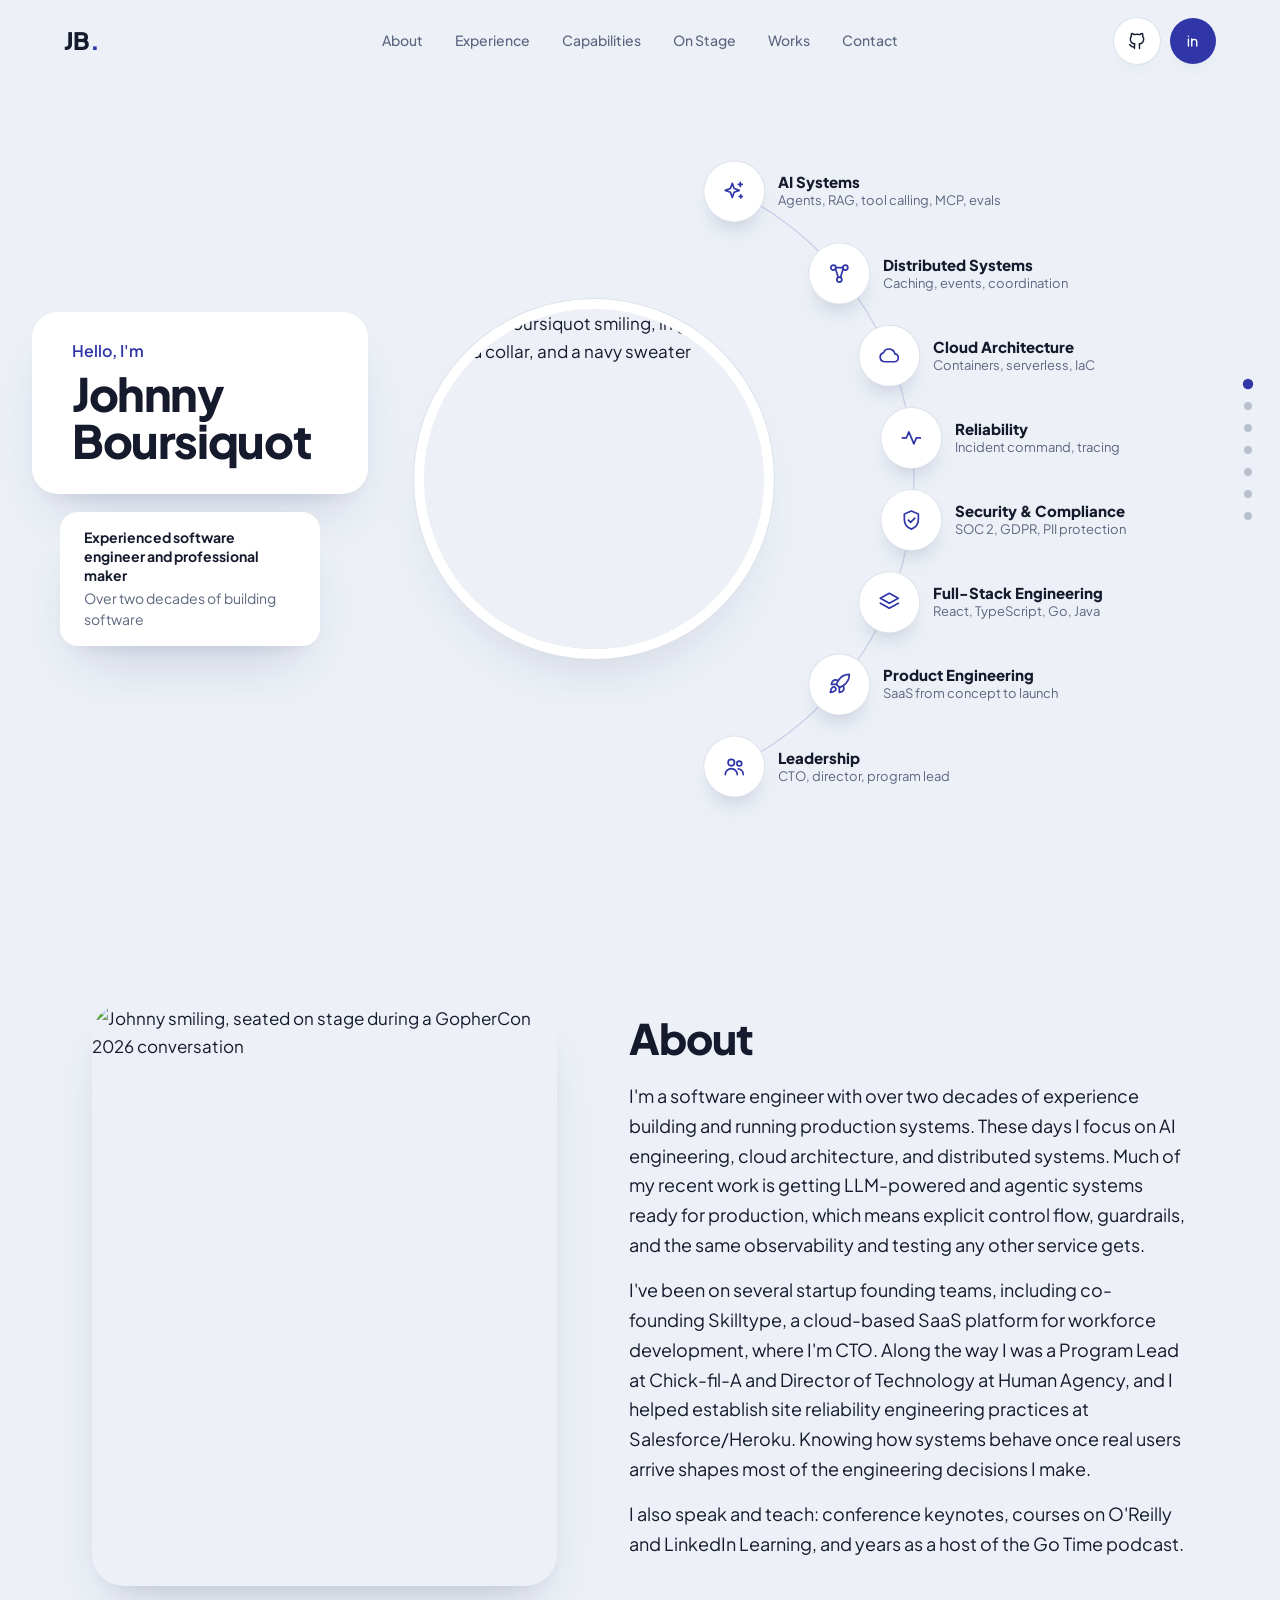
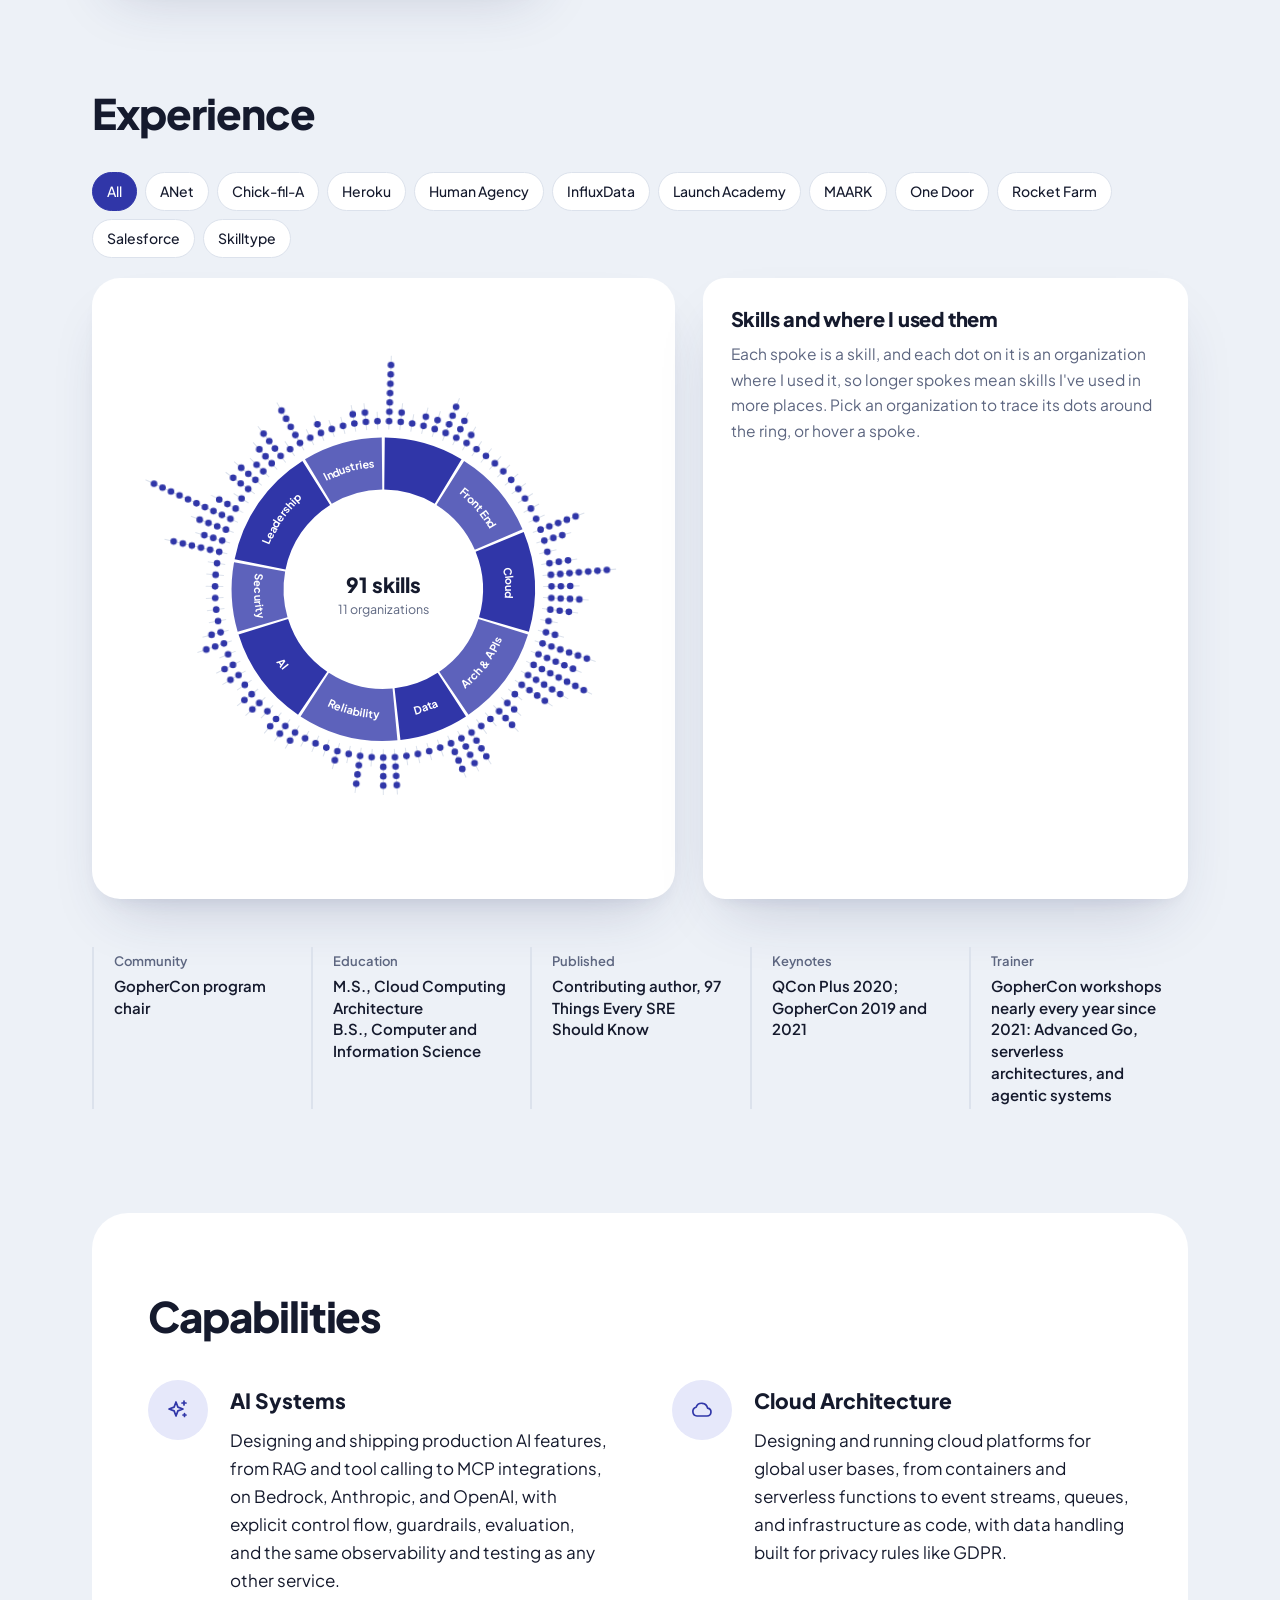
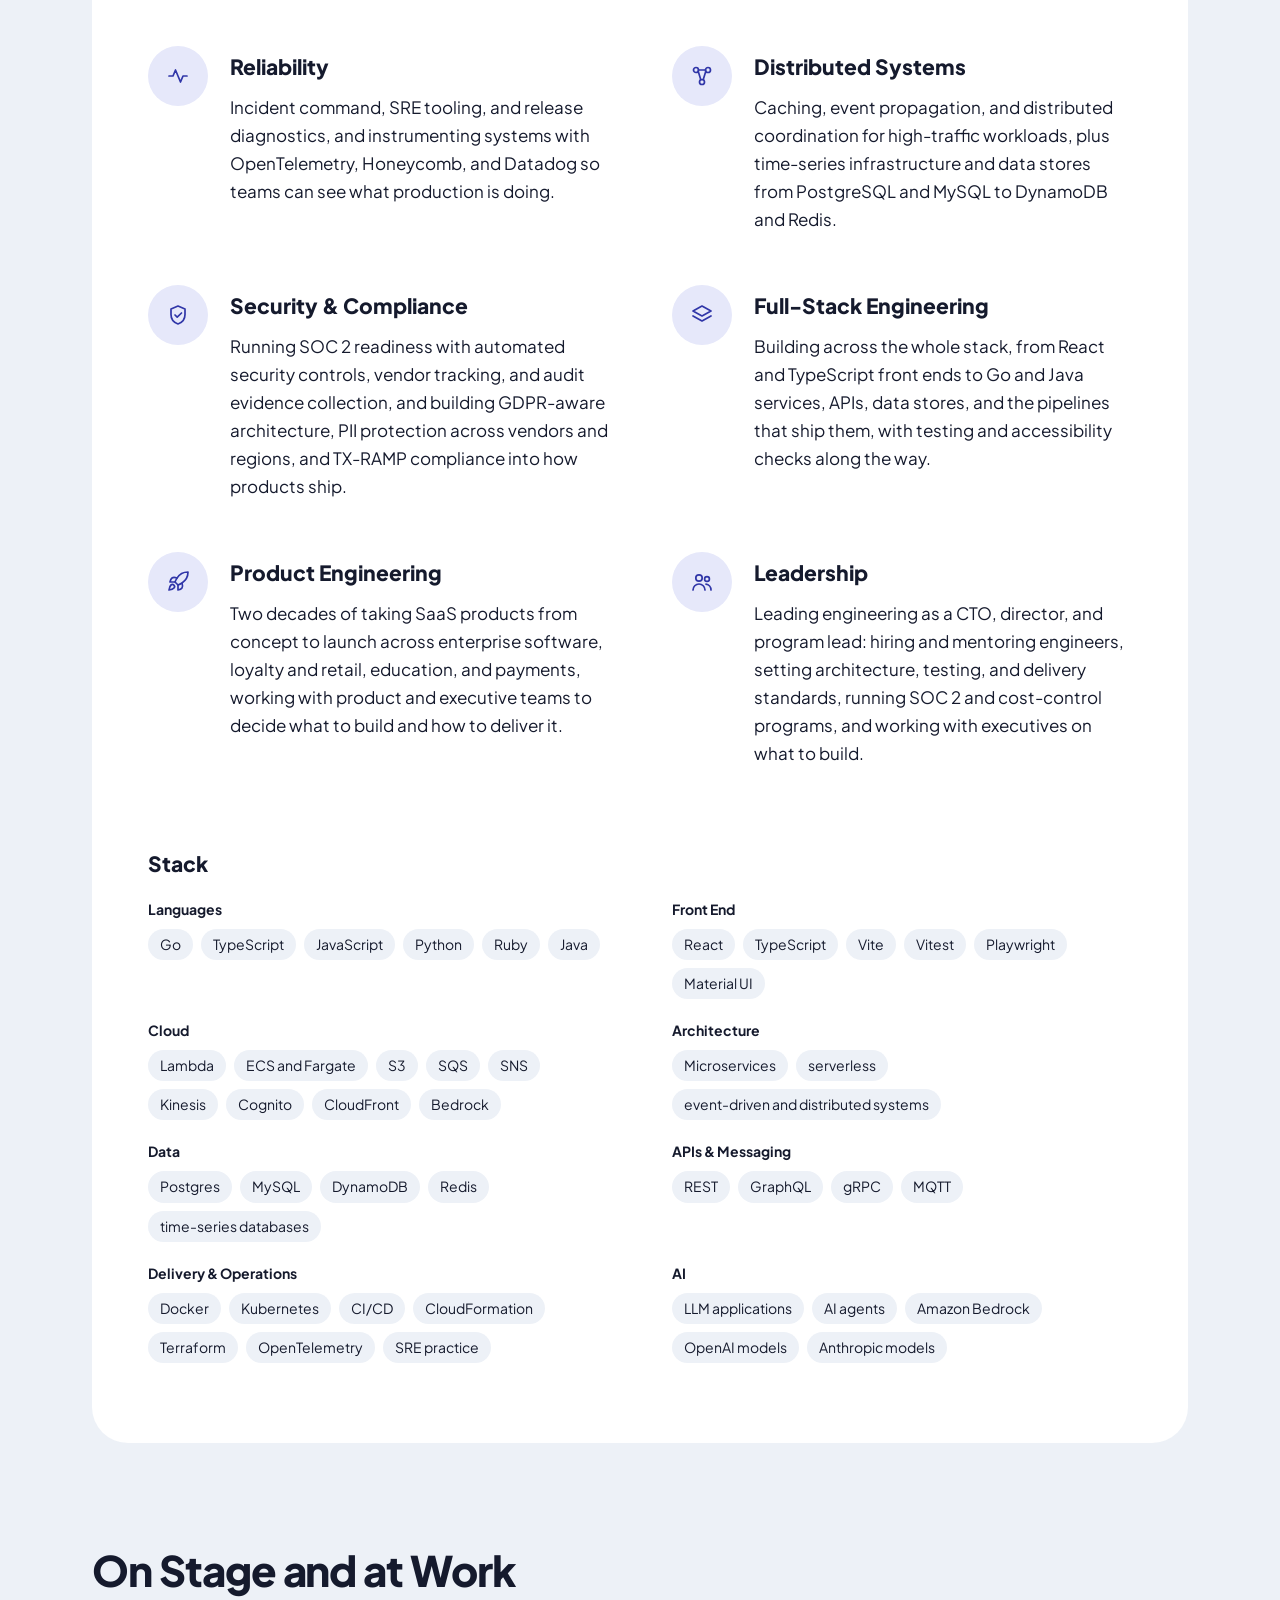
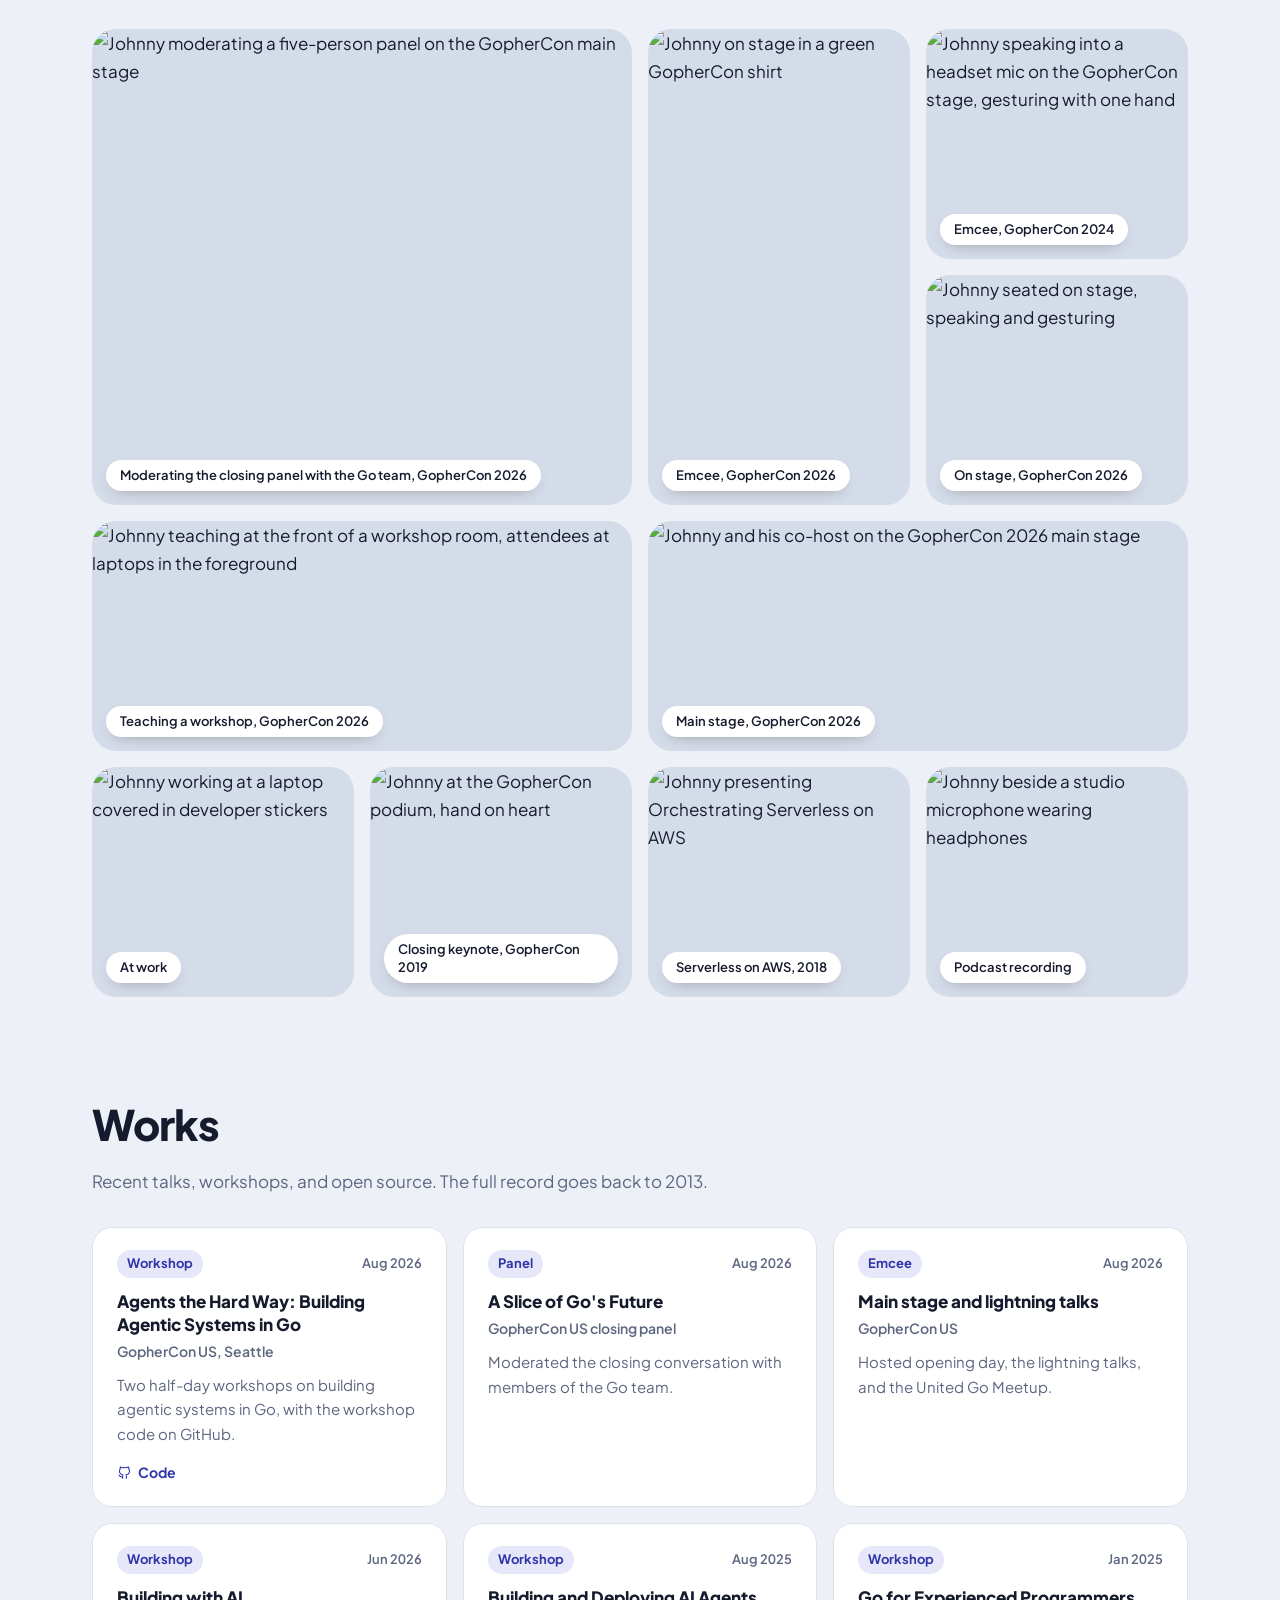
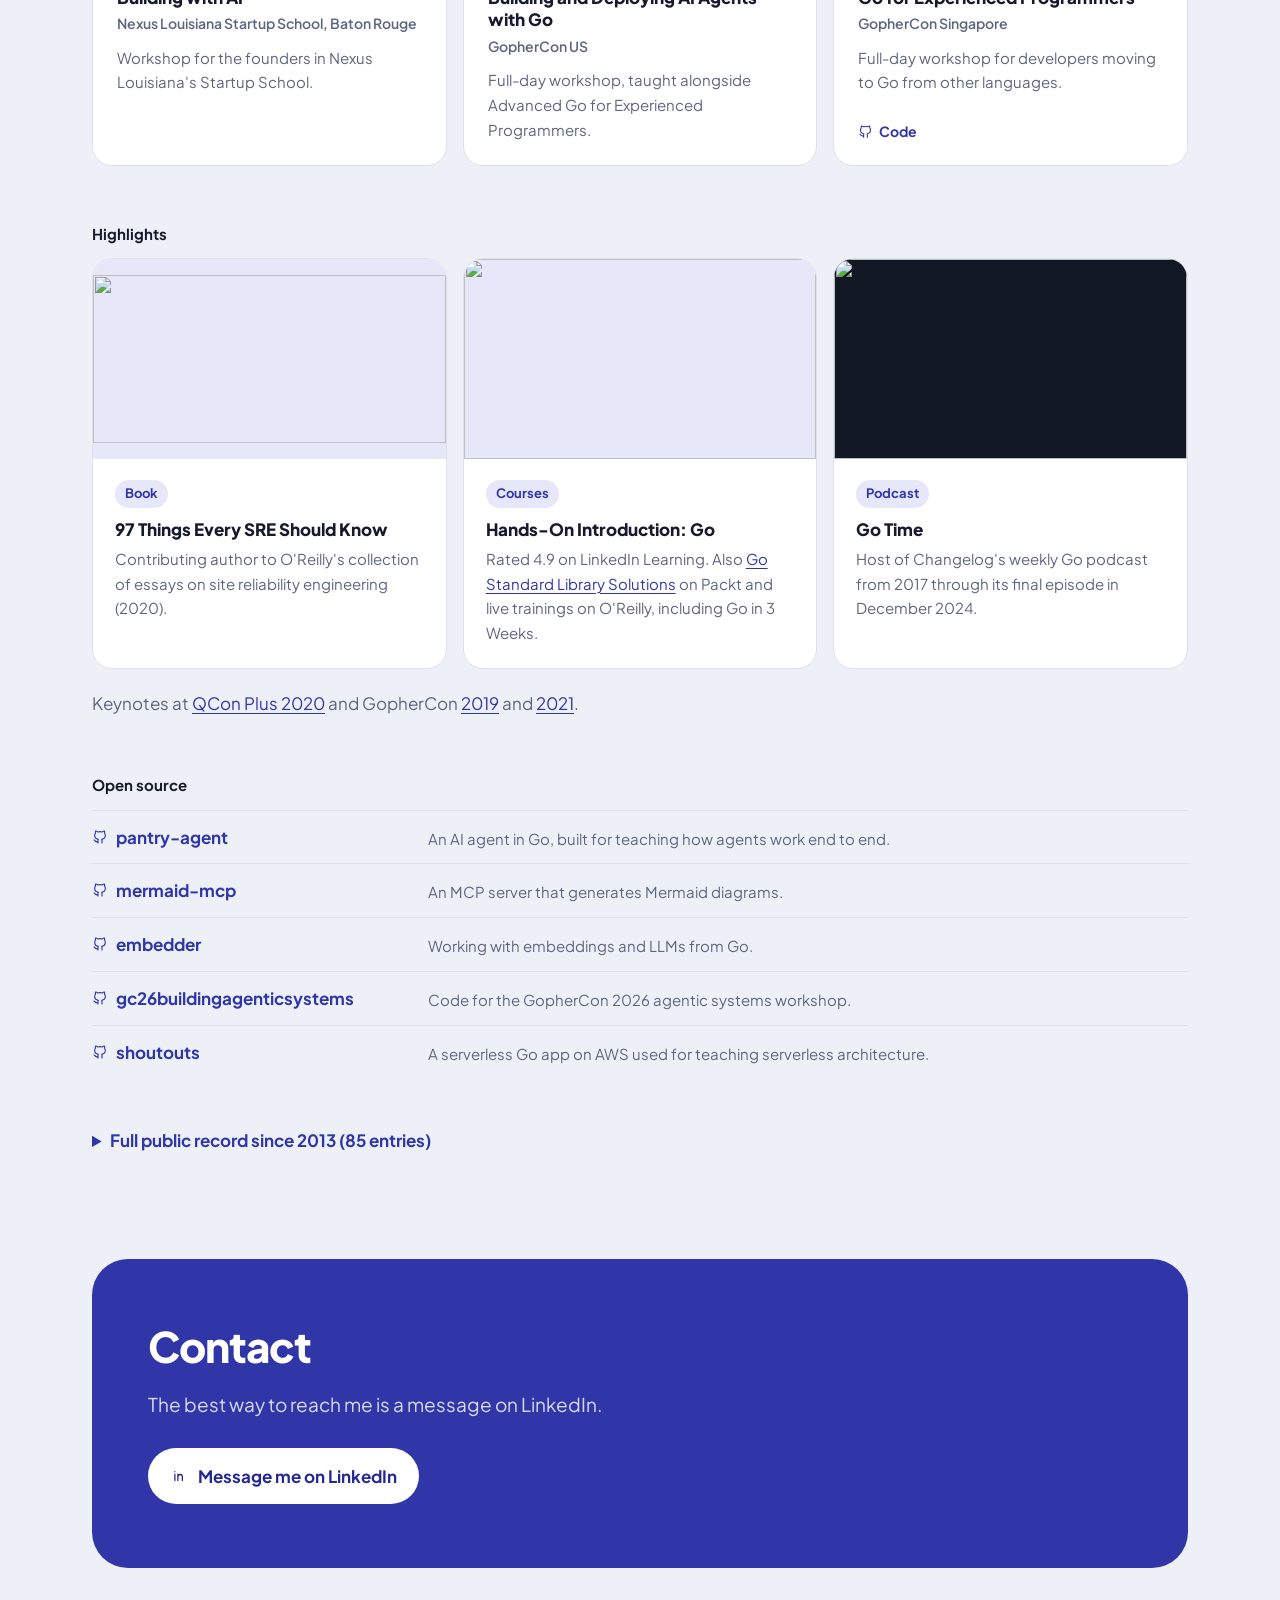
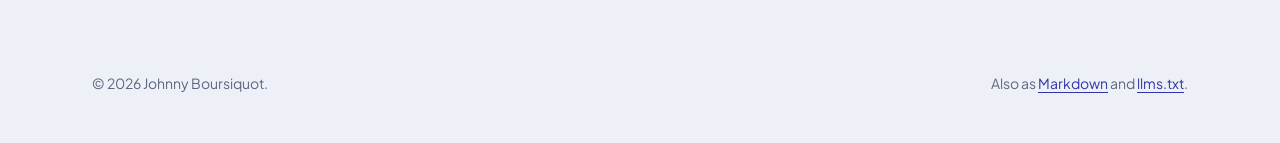
==== commit 16183b4b: "fix: lead the AI Systems line with agents" ====
--- a/layouts/index.html
+++ b/layouts/index.html
@@ -496,7 +496,7 @@
   <div class="hero-stage">
     <svg class="hero-rail" aria-hidden="true"></svg>
     <figure class="portrait"><img src="img/johnny-headshot-round.jpg" alt="Johnny Boursiquot smiling, in glasses, a striped collar, and a navy sweater" width="1200" height="1200"></figure>
-    <ul class="fan" aria-label="Capabilities"><li><a class="fan-orb" href="#cap-ai"><span class="fan-ball"><svg class="i" width="24" height="24" viewBox="0 0 24 24" fill="none" stroke="currentColor" stroke-width="1.7" stroke-linecap="round" stroke-linejoin="round" aria-hidden="true"><path d="M10 4l1.9 5.1L17 11l-5.1 1.9L10 18l-1.9-5.1L3 11l5.1-1.9z"/><path d="M18 3v4M16 5h4M18.5 15.5v3M17 17h3"/></svg></span><span class="fan-lbl"><b>AI Systems</b><small>RAG, tool calling, MCP, evals</small></span></a></li><li><a class="fan-orb" href="#cap-dist"><span class="fan-ball"><svg class="i" width="24" height="24" viewBox="0 0 24 24" fill="none" stroke="currentColor" stroke-width="1.7" stroke-linecap="round" stroke-linejoin="round" aria-hidden="true"><circle cx="6" cy="6" r="2.5"/><circle cx="18" cy="6" r="2.5"/><circle cx="12" cy="18" r="2.5"/><path d="M8.2 7.3l2.6 8.4M15.8 7.3l-2.6 8.4M8.5 6h7"/></svg></span><span class="fan-lbl"><b>Distributed Systems</b><small>Caching, events, coordination</small></span></a></li><li><a class="fan-orb" href="#cap-cloud"><span class="fan-ball"><svg class="i" width="24" height="24" viewBox="0 0 24 24" fill="none" stroke="currentColor" stroke-width="1.7" stroke-linecap="round" stroke-linejoin="round" aria-hidden="true"><path d="M7 18h10a4 4 0 0 0 .6-7.95A6 6 0 0 0 6.1 9.2 4.5 4.5 0 0 0 7 18z"/></svg></span><span class="fan-lbl"><b>Cloud Architecture</b><small>Containers, serverless, IaC</small></span></a></li><li><a class="fan-orb" href="#cap-sre"><span class="fan-ball"><svg class="i" width="24" height="24" viewBox="0 0 24 24" fill="none" stroke="currentColor" stroke-width="1.7" stroke-linecap="round" stroke-linejoin="round" aria-hidden="true"><path d="M3 12h4l2.5-6 5 12 2.5-6h4"/></svg></span><span class="fan-lbl"><b>Reliability</b><small>Incident command, tracing</small></span></a></li><li><a class="fan-orb" href="#cap-sec"><span class="fan-ball"><svg class="i" width="24" height="24" viewBox="0 0 24 24" fill="none" stroke="currentColor" stroke-width="1.7" stroke-linecap="round" stroke-linejoin="round" aria-hidden="true"><path d="M12 3l7 3v5.5c0 4.3-2.9 8.1-7 9.5-4.1-1.4-7-5.2-7-9.5V6z"/><path d="M9 12l2.2 2.2L15.5 10"/></svg></span><span class="fan-lbl"><b>Security &amp; Compliance</b><small>SOC 2, GDPR, PII protection</small></span></a></li><li><a class="fan-orb" href="#cap-fullstack"><span class="fan-ball"><svg class="i" width="24" height="24" viewBox="0 0 24 24" fill="none" stroke="currentColor" stroke-width="1.7" stroke-linecap="round" stroke-linejoin="round" aria-hidden="true"><path d="M12 3l9 5-9 5-9-5 9-5z"/><path d="M3 13l9 5 9-5"/></svg></span><span class="fan-lbl"><b>Full-Stack Engineering</b><small>React, TypeScript, Go, Java</small></span></a></li><li><a class="fan-orb" href="#cap-product"><span class="fan-ball"><svg class="i" width="24" height="24" viewBox="0 0 24 24" fill="none" stroke="currentColor" stroke-width="1.7" stroke-linecap="round" stroke-linejoin="round" aria-hidden="true"><path d="M5 15c-1.5 1.3-2 5-2 5s3.7-.5 5-2c.7-.8.7-2.1-.1-2.9a2.1 2.1 0 0 0-2.9-.1z"/><path d="M12 15l-3-3a22 22 0 0 1 2-3.9A12.9 12.9 0 0 1 22 2c0 2.7-.8 7.5-6 11a22.4 22.4 0 0 1-4 2z"/><path d="M9 12H4s.6-3 2-4c1.6-1.1 5 0 5 0M12 15v5s3-.6 4-2c1.1-1.6 0-5 0-5"/></svg></span><span class="fan-lbl"><b>Product Engineering</b><small>SaaS from concept to launch</small></span></a></li><li><a class="fan-orb" href="#cap-lead"><span class="fan-ball"><svg class="i" width="24" height="24" viewBox="0 0 24 24" fill="none" stroke="currentColor" stroke-width="1.7" stroke-linecap="round" stroke-linejoin="round" aria-hidden="true"><circle cx="9" cy="8" r="3.2"/><path d="M3 20c0-3.3 2.7-6 6-6s6 2.7 6 6"/><circle cx="17" cy="9" r="2.4"/><path d="M16 14.2c2.8.3 5 2.6 5 5.8"/></svg></span><span class="fan-lbl"><b>Leadership</b><small>CTO, director, program lead</small></span></a></li></ul>
+    <ul class="fan" aria-label="Capabilities"><li><a class="fan-orb" href="#cap-ai"><span class="fan-ball"><svg class="i" width="24" height="24" viewBox="0 0 24 24" fill="none" stroke="currentColor" stroke-width="1.7" stroke-linecap="round" stroke-linejoin="round" aria-hidden="true"><path d="M10 4l1.9 5.1L17 11l-5.1 1.9L10 18l-1.9-5.1L3 11l5.1-1.9z"/><path d="M18 3v4M16 5h4M18.5 15.5v3M17 17h3"/></svg></span><span class="fan-lbl"><b>AI Systems</b><small>Agents, RAG, tool calling, MCP, evals</small></span></a></li><li><a class="fan-orb" href="#cap-dist"><span class="fan-ball"><svg class="i" width="24" height="24" viewBox="0 0 24 24" fill="none" stroke="currentColor" stroke-width="1.7" stroke-linecap="round" stroke-linejoin="round" aria-hidden="true"><circle cx="6" cy="6" r="2.5"/><circle cx="18" cy="6" r="2.5"/><circle cx="12" cy="18" r="2.5"/><path d="M8.2 7.3l2.6 8.4M15.8 7.3l-2.6 8.4M8.5 6h7"/></svg></span><span class="fan-lbl"><b>Distributed Systems</b><small>Caching, events, coordination</small></span></a></li><li><a class="fan-orb" href="#cap-cloud"><span class="fan-ball"><svg class="i" width="24" height="24" viewBox="0 0 24 24" fill="none" stroke="currentColor" stroke-width="1.7" stroke-linecap="round" stroke-linejoin="round" aria-hidden="true"><path d="M7 18h10a4 4 0 0 0 .6-7.95A6 6 0 0 0 6.1 9.2 4.5 4.5 0 0 0 7 18z"/></svg></span><span class="fan-lbl"><b>Cloud Architecture</b><small>Containers, serverless, IaC</small></span></a></li><li><a class="fan-orb" href="#cap-sre"><span class="fan-ball"><svg class="i" width="24" height="24" viewBox="0 0 24 24" fill="none" stroke="currentColor" stroke-width="1.7" stroke-linecap="round" stroke-linejoin="round" aria-hidden="true"><path d="M3 12h4l2.5-6 5 12 2.5-6h4"/></svg></span><span class="fan-lbl"><b>Reliability</b><small>Incident command, tracing</small></span></a></li><li><a class="fan-orb" href="#cap-sec"><span class="fan-ball"><svg class="i" width="24" height="24" viewBox="0 0 24 24" fill="none" stroke="currentColor" stroke-width="1.7" stroke-linecap="round" stroke-linejoin="round" aria-hidden="true"><path d="M12 3l7 3v5.5c0 4.3-2.9 8.1-7 9.5-4.1-1.4-7-5.2-7-9.5V6z"/><path d="M9 12l2.2 2.2L15.5 10"/></svg></span><span class="fan-lbl"><b>Security &amp; Compliance</b><small>SOC 2, GDPR, PII protection</small></span></a></li><li><a class="fan-orb" href="#cap-fullstack"><span class="fan-ball"><svg class="i" width="24" height="24" viewBox="0 0 24 24" fill="none" stroke="currentColor" stroke-width="1.7" stroke-linecap="round" stroke-linejoin="round" aria-hidden="true"><path d="M12 3l9 5-9 5-9-5 9-5z"/><path d="M3 13l9 5 9-5"/></svg></span><span class="fan-lbl"><b>Full-Stack Engineering</b><small>React, TypeScript, Go, Java</small></span></a></li><li><a class="fan-orb" href="#cap-product"><span class="fan-ball"><svg class="i" width="24" height="24" viewBox="0 0 24 24" fill="none" stroke="currentColor" stroke-width="1.7" stroke-linecap="round" stroke-linejoin="round" aria-hidden="true"><path d="M5 15c-1.5 1.3-2 5-2 5s3.7-.5 5-2c.7-.8.7-2.1-.1-2.9a2.1 2.1 0 0 0-2.9-.1z"/><path d="M12 15l-3-3a22 22 0 0 1 2-3.9A12.9 12.9 0 0 1 22 2c0 2.7-.8 7.5-6 11a22.4 22.4 0 0 1-4 2z"/><path d="M9 12H4s.6-3 2-4c1.6-1.1 5 0 5 0M12 15v5s3-.6 4-2c1.1-1.6 0-5 0-5"/></svg></span><span class="fan-lbl"><b>Product Engineering</b><small>SaaS from concept to launch</small></span></a></li><li><a class="fan-orb" href="#cap-lead"><span class="fan-ball"><svg class="i" width="24" height="24" viewBox="0 0 24 24" fill="none" stroke="currentColor" stroke-width="1.7" stroke-linecap="round" stroke-linejoin="round" aria-hidden="true"><circle cx="9" cy="8" r="3.2"/><path d="M3 20c0-3.3 2.7-6 6-6s6 2.7 6 6"/><circle cx="17" cy="9" r="2.4"/><path d="M16 14.2c2.8.3 5 2.6 5 5.8"/></svg></span><span class="fan-lbl"><b>Leadership</b><small>CTO, director, program lead</small></span></a></li></ul>
   </div>
 </section>
 <nav class="dots" aria-label="Page sections">
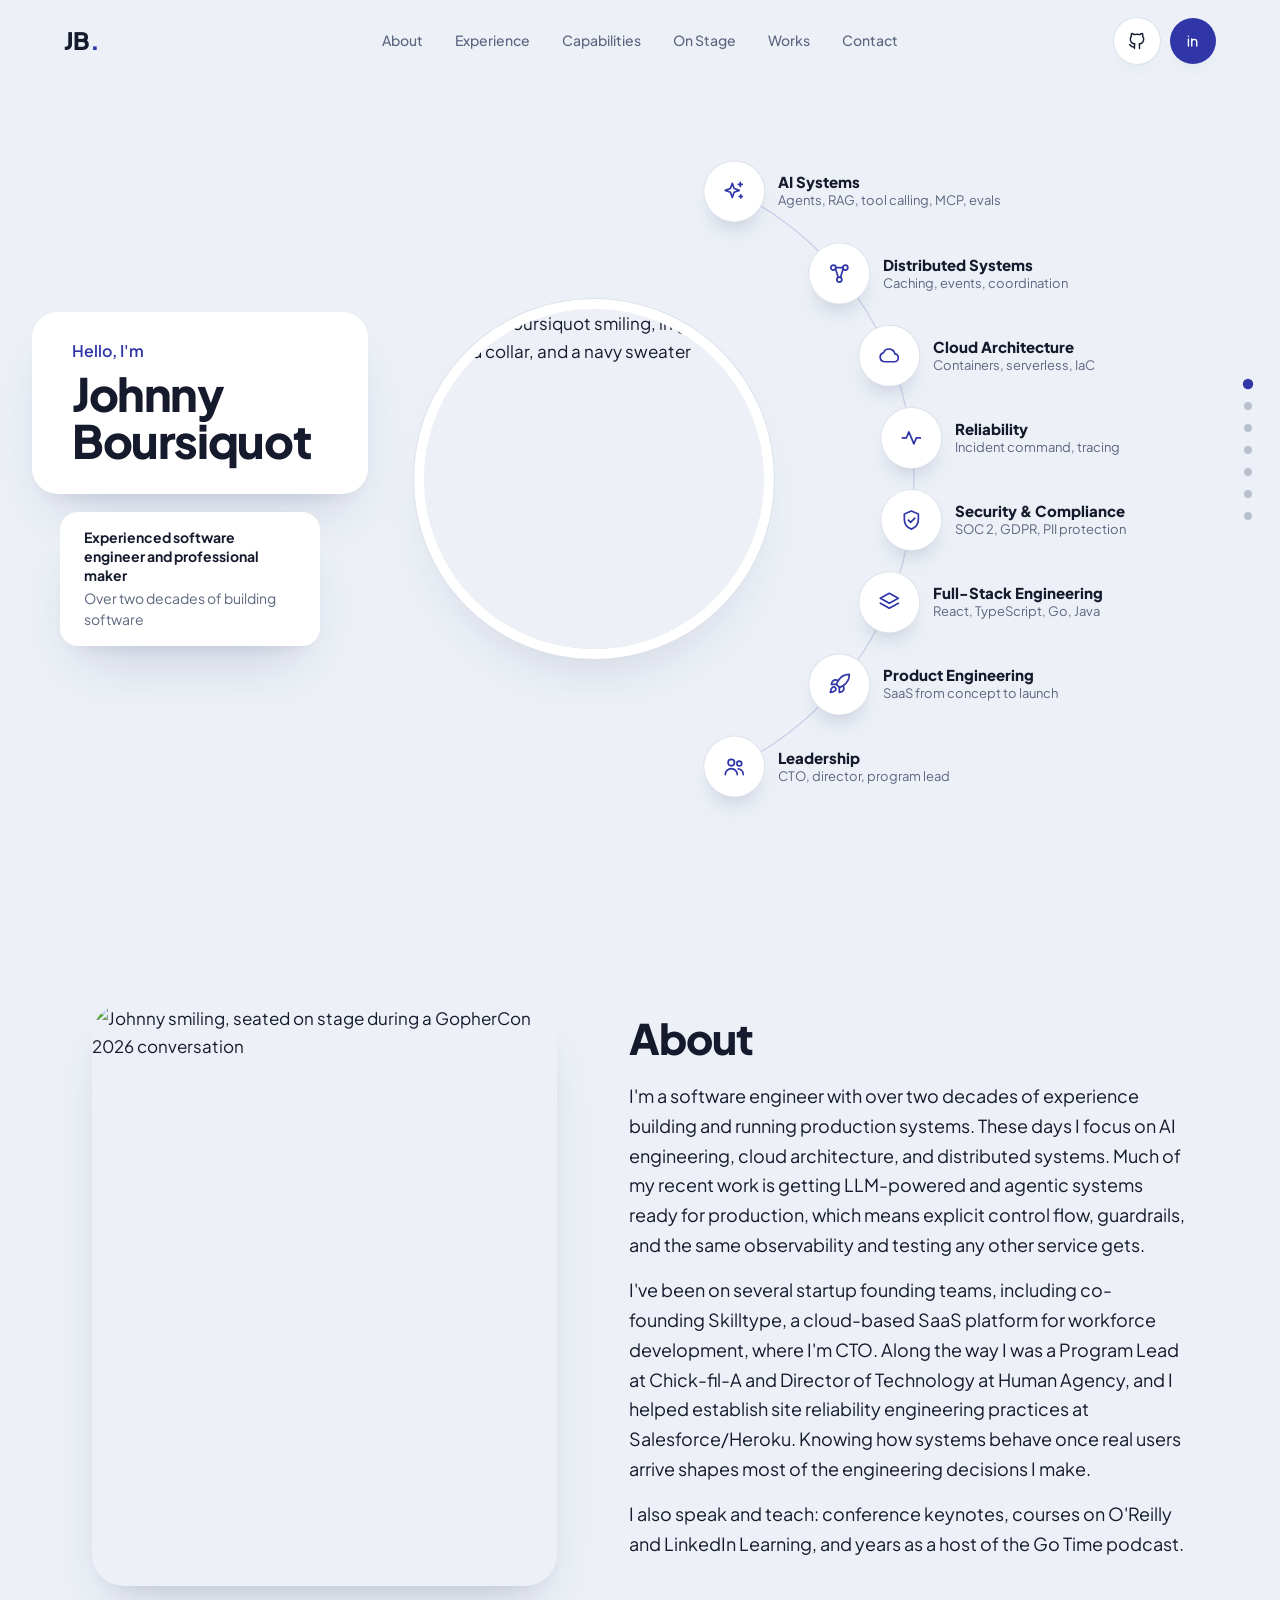
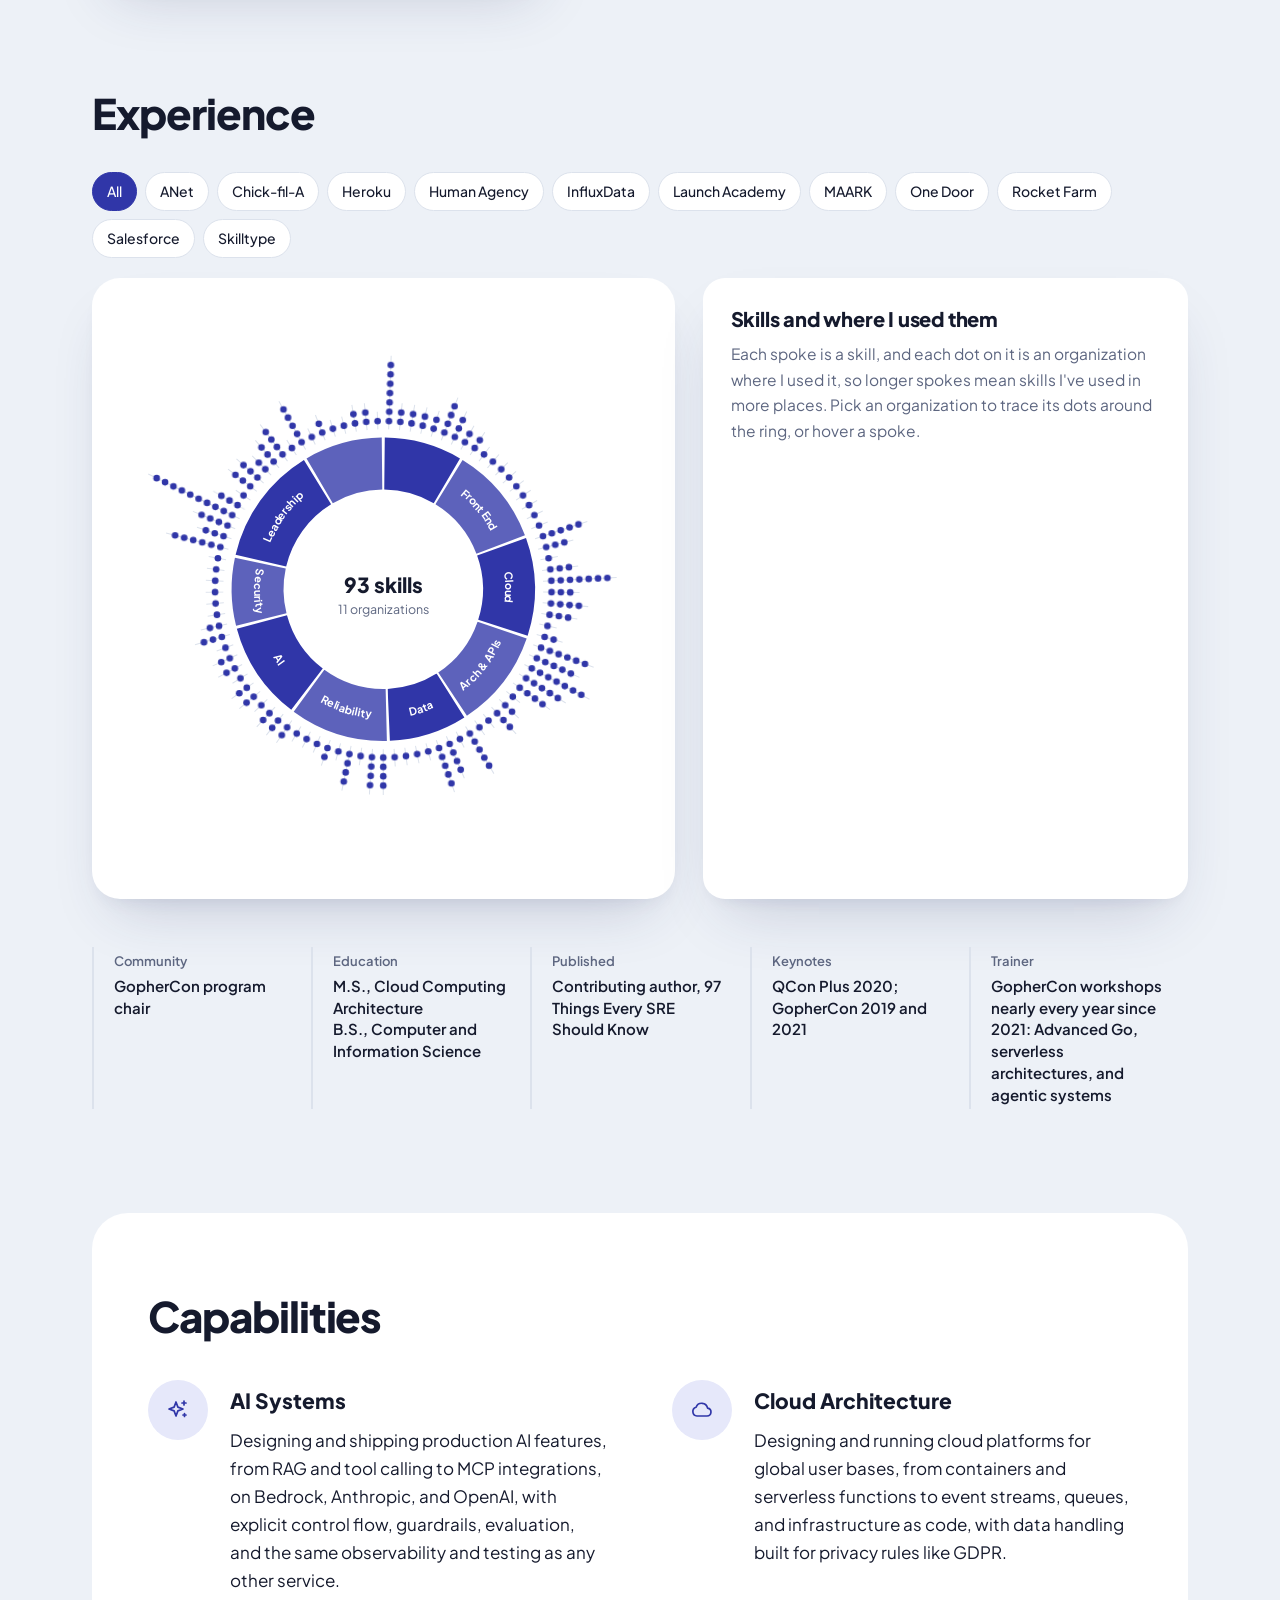
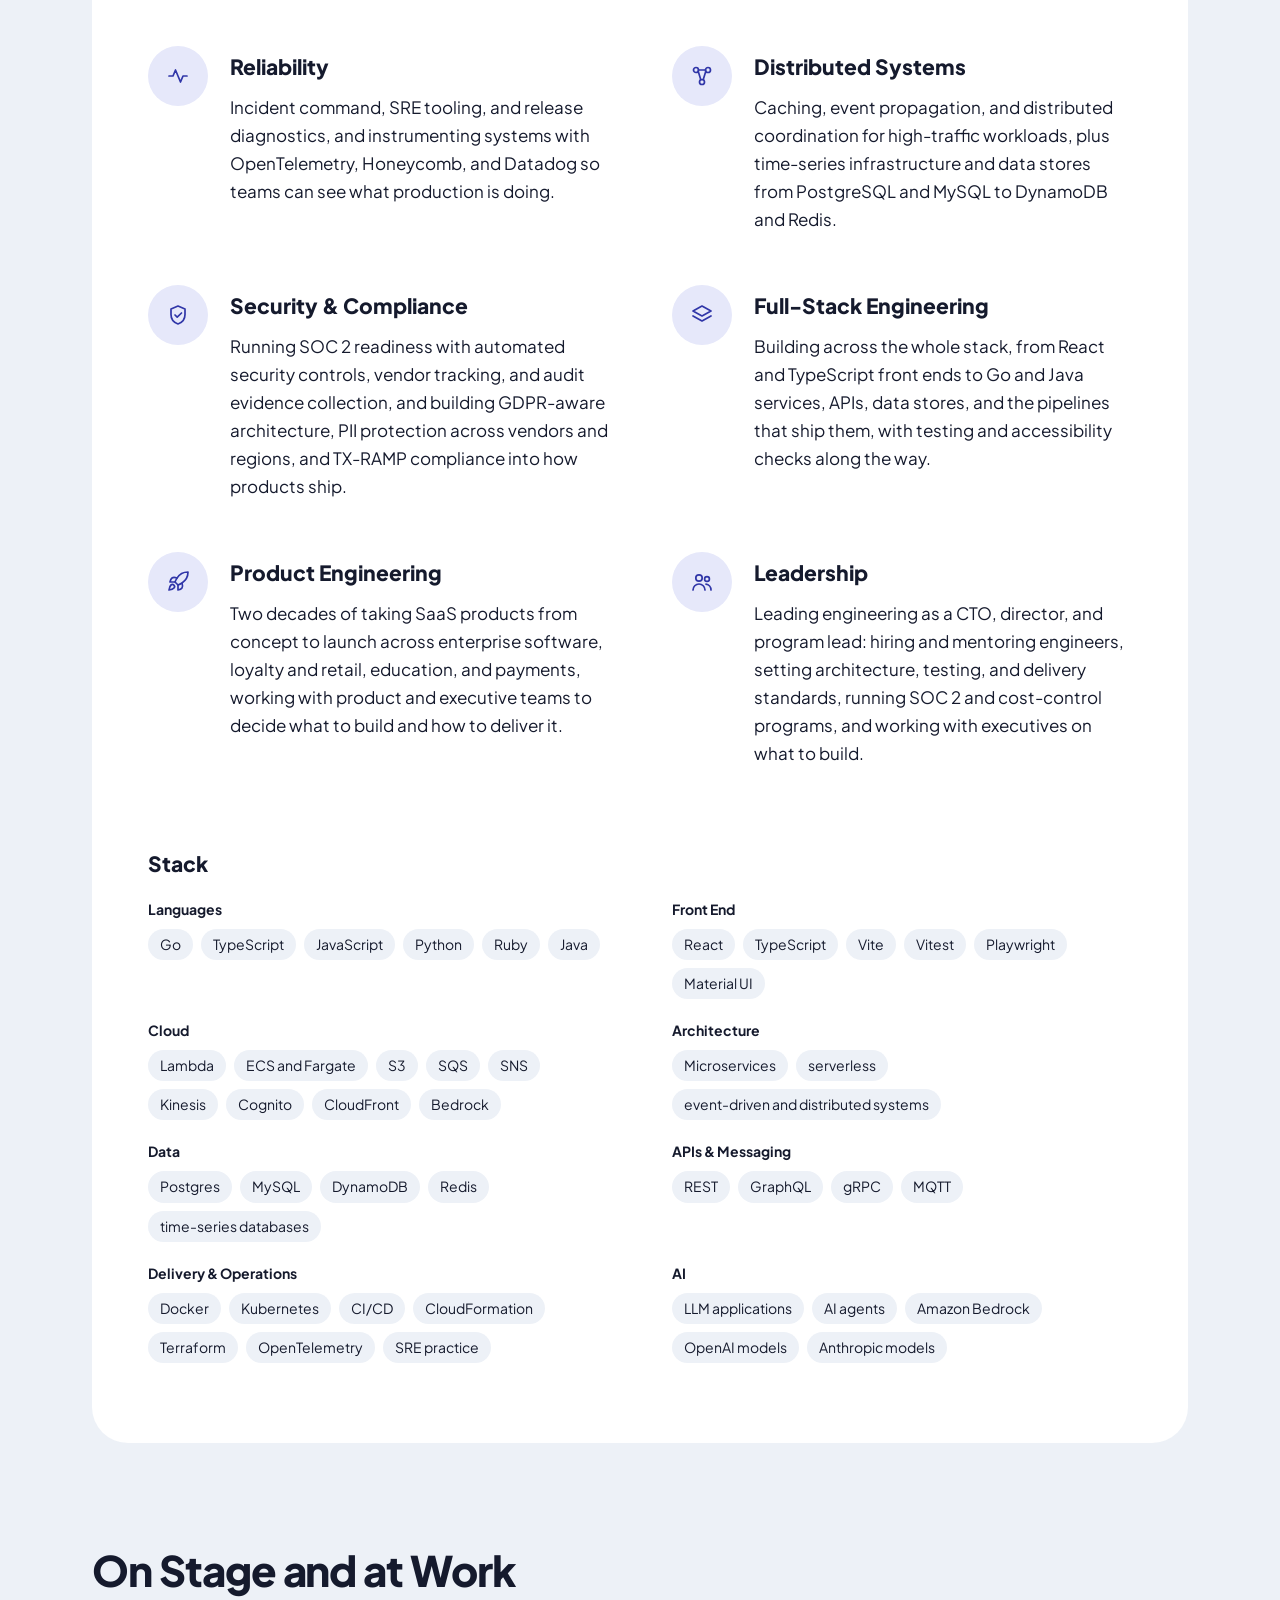
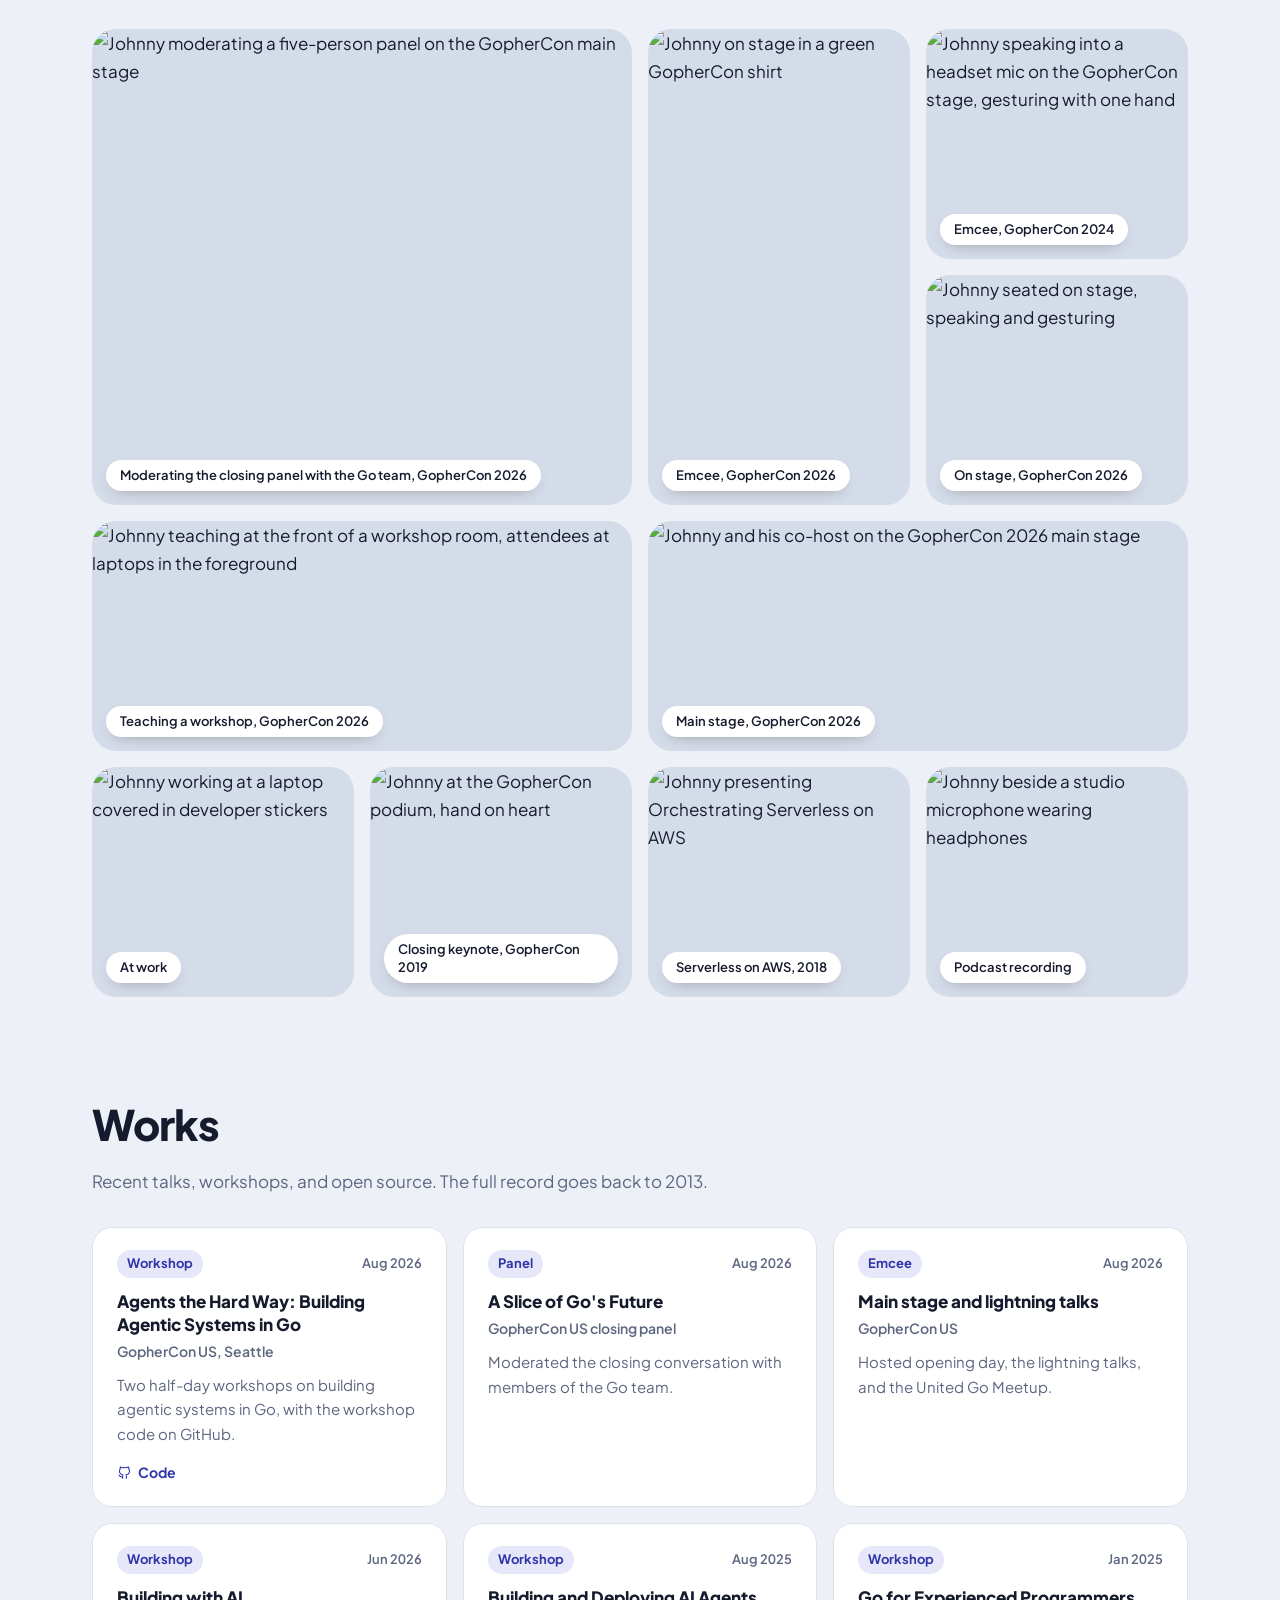
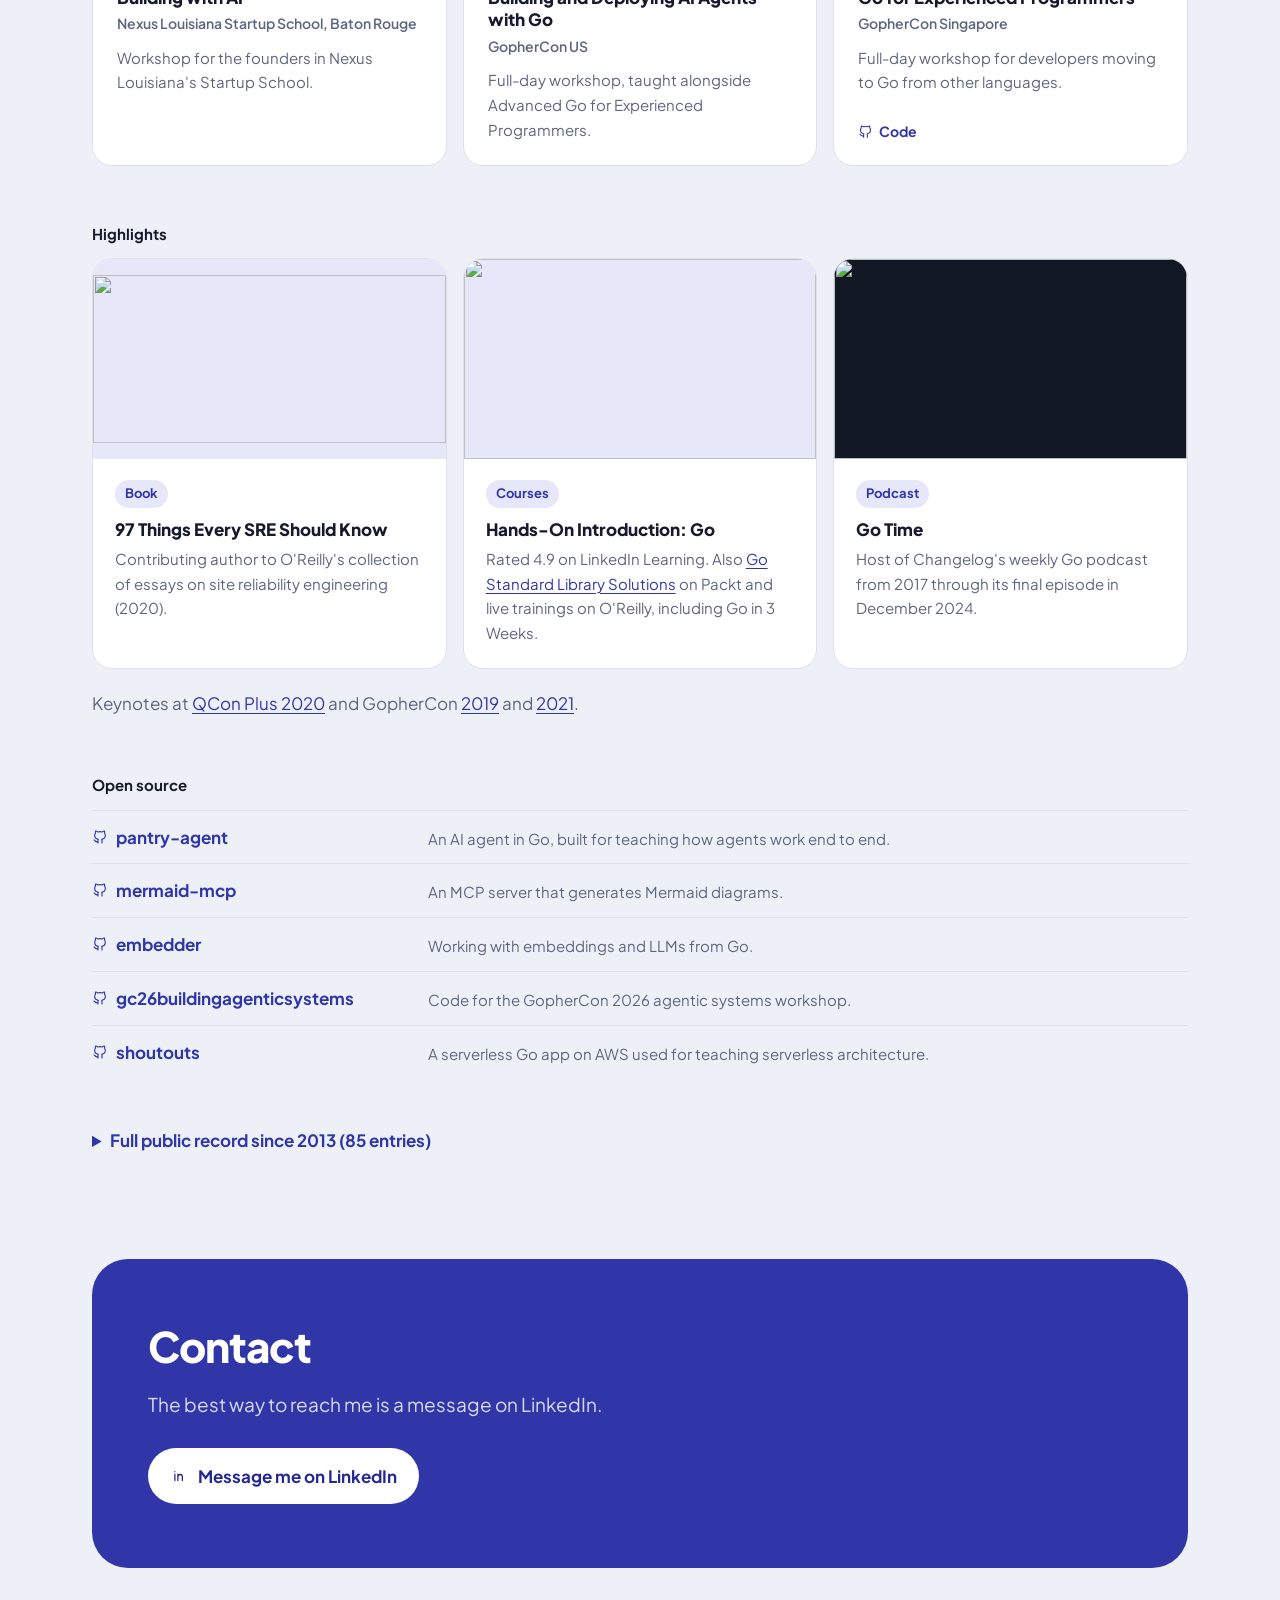
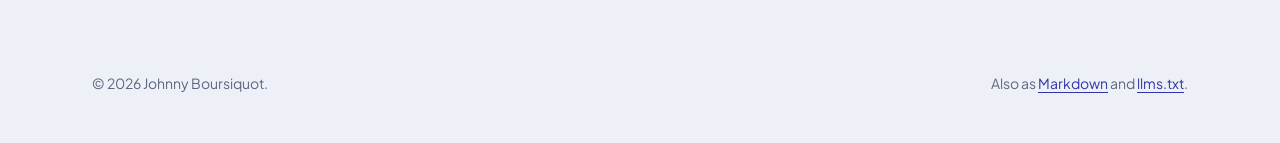
==== commit b623e60a: "feat: add Human Agency front-end and data skills" ====
--- a/layouts/index.html
+++ b/layouts/index.html
@@ -517,16 +517,16 @@
   <div class="orbit-chips" role="group" aria-label="Show one organization"><button type="button" data-org="" aria-pressed="true">All</button><button type="button" data-org="anet" aria-pressed="false">ANet</button><button type="button" data-org="cfa" aria-pressed="false">Chick-fil-A</button><button type="button" data-org="heroku" aria-pressed="false">Heroku</button><button type="button" data-org="humanagency" aria-pressed="false">Human Agency</button><button type="button" data-org="influx" aria-pressed="false">InfluxData</button><button type="button" data-org="launch" aria-pressed="false">Launch Academy</button><button type="button" data-org="maark" aria-pressed="false">MAARK</button><button type="button" data-org="onedoor" aria-pressed="false">One Door</button><button type="button" data-org="rocketfarm" aria-pressed="false">Rocket Farm</button><button type="button" data-org="salesforce" aria-pressed="false">Salesforce</button><button type="button" data-org="skilltype" aria-pressed="false">Skilltype</button></div>
   <div class="orbit-grid">
     <div class="orbit-chart">
-      <svg id="orbit" viewBox="-265 -265 530 530" role="img" aria-label="91 skills in 10 categories. Each spoke is a skill; each dot is an organization where I used it."></svg>
+      <svg id="orbit" viewBox="-265 -265 530 530" role="img" aria-label="93 skills in 10 categories. Each spoke is a skill; each dot is an organization where I used it."></svg>
     </div>
     <div class="orbit-panel" aria-live="polite">
       <div class="rd rd-default"><h3>Skills and where I used them</h3>
         <p>Each spoke is a skill, and each dot on it is an organization where I used it, so longer spokes mean skills I've used in more places. Pick an organization to trace its dots around the ring, or hover a spoke.</p></div>
       <div class="rd rd-skill" hidden><h3></h3><p class="rd-meta"></p><ul class="rd-orgs"></ul></div>
-      <div class="rd" data-org="humanagency" hidden><h3><a href="https://www.humanagency.com/">Human Agency</a></h3><p class="rd-meta">Director of Technology, 3 mos</p><ul><li>Restarted a stalled SOC 2 readiness program, delivering automated security controls across all active company systems, vendor tracking, and audit evidence collection.</li><li>Built a commercial controls program ahead of the product&#x27;s beta launch, including per-customer cost and margin tracking, usage attribution, vendor cost monitoring, and AI-assisted invoice processing workflows.</li><li>Fixed inefficiencies and set up guardrails in a codebase written mostly by non-engineers with AI tools.</li></ul></div><div class="rd" data-org="cfa" hidden><h3><a href="https://www.chick-fil-a.com/">Chick-fil-A</a> <span class="via">via Stable Kernel</span></h3><p class="rd-meta">Principal Software Engineer and Program Lead, 1 yr 1 mo</p><ul><li>Lead architecture and delivery for Chick-fil-A&#x27;s Loyalty Platform initiatives, working with product, engineering, and business teams.</li><li>Cut cache infrastructure costs by 39% and improved latency for high-traffic promotion workloads.</li><li>Traced DynamoDB throttling to thundering-herd cache expiration and designed a phased fix using TTL jitter, request deduplication, and distributed coordination.</li><li>Designed location-scoped cache invalidation and event propagation that reduced promotion-data staleness from minutes to near real time.</li><li>Hire engineers at Stable Kernel, document failure modes, and build Datadog diagnostics for release performance.</li></ul><p class="tech">DynamoDB, caching, event propagation, Datadog</p></div><div class="rd" data-org="rocketfarm" hidden><h3><a href="https://www.rocketfarmstudios.com/">Rocket Farm</a></h3><p class="rd-meta">Contract engineer, 4 mos</p><ul><li>Designed and built a serverless AWS IoT backend in Go for a connected-device product: gateway provisioning with X.509 certificates, a device registry, and MQTT command and control.</li><li>Processed device telemetry and alarms with IoT rules, SQS, EventBridge, DynamoDB, and Lambda, and delivered over-the-air firmware updates through S3.</li><li>Instrumented the system with OpenTelemetry traces and metrics sent to Honeycomb, and built device simulators for end-to-end testing.</li><li>Shipped infrastructure with SAM and CloudFormation through GitHub Actions pipelines for dev, staging, and production.</li></ul><p class="tech">Go, AWS IoT Core, MQTT, Lambda, DynamoDB, SQS, EventBridge, S3, OpenTelemetry, Honeycomb, GitHub Actions</p></div><div class="rd" data-org="skilltype" hidden><h3><a href="https://www.skilltype.com/">Skilltype</a></h3><p class="rd-meta">Co-founder and CTO (fractional), 6 yrs 11 mos</p><ul><li>Own product direction and engineering for Skilltype&#x27;s library talent-management software, from initial concept through launch.</li><li>Build across backend services and React front ends using Go, Java, JavaScript, TypeScript, PostgreSQL, DynamoDB, and AWS; rebuilt the web front end with React, TypeScript, and Vite.</li><li>Build production AI features with Bedrock, Anthropic, and OpenAI, including RAG and tool-calling for customer workflows, and design APIs and MCP integrations for customers.</li><li>Set testing, CI/CD, observability, and secure delivery standards, supporting GDPR-aware architecture, SOC 2-aligned practices, and TX-RAMP compliance.</li><li>Hire and mentor engineers, review designs and code, and work with executive and product teams on what to build.</li></ul><p class="tech">Go, Java, TypeScript, React, Vite, PostgreSQL, DynamoDB, AWS, Bedrock</p></div><div class="rd" data-org="salesforce" hidden><h3><a href="https://www.salesforce.com/">Salesforce</a></h3><p class="rd-meta">Platform Observability Engineer, 1 yr 11 mos</p><ul><li>Wrote shared Go instrumentation libraries to help service teams adopt OpenTelemetry, and standardized instrumentation patterns across services.</li><li>Led the move from legacy monitoring to Honeycomb and distributed tracing, and helped service owners diagnose production behavior.</li><li>Mentored engineers in Go, observability, and distributed systems.</li></ul><p class="tech">Go, OpenTelemetry, Honeycomb</p></div><div class="rd" data-org="heroku" hidden><h3><a href="https://www.heroku.com/">Heroku</a></h3><p class="rd-meta">Site Reliability Engineer, 2 yrs</p><ul><li>Built tooling and improved incident-response, deployment, and monitoring workflows for Heroku services.</li><li>Served as incident commander during major production incidents, coordinating mitigation and communication.</li><li>Helped Salesforce engineering teams adopt Heroku, and mentored engineers in Go, cloud infrastructure, and distributed systems.</li></ul></div><div class="rd" data-org="anet" hidden><h3><a href="https://achievementnetwork.org/">ANet</a></h3><p class="rd-meta">Principal Cloud Engineer, 2 yrs 10 mos</p><ul><li>Led backend engineering and AWS modernization for an education SaaS product.</li><li>Built CI/CD pipelines and deployment automation on AWS, and designed backend services and APIs.</li><li>Guided engineering teams on AWS architecture and implementation.</li></ul><p class="tech">Go, Java, PostgreSQL, Lambda, SQS, DynamoDB</p></div><div class="rd" data-org="influx" hidden><h3><a href="https://influxdata.com/">InfluxData</a></h3><p class="rd-meta">Senior Software Engineer, 4 mos</p><ul><li>Worked on distributed time-series database infrastructure and enterprise SaaS services in Go.</li></ul><p class="tech">Go</p></div><div class="rd" data-org="onedoor" hidden><h3><a href="https://onedoor.com/">One Door</a></h3><p class="rd-meta">Software Architect and Principal Software Engineer</p><ul><li>Built retail-merchandising SaaS applications, APIs, and messaging.</li></ul><p class="tech">Ruby on Rails, MySQL, RabbitMQ</p></div><div class="rd" data-org="launch" hidden><h3><a href="https://www.launchacademy.com/">Launch Academy</a></h3><p class="rd-meta">Software Engineering Instructor</p><ul><li>Taught Ruby on Rails and web application development, and mentored new engineers.</li></ul><p class="tech">Ruby on Rails</p></div><div class="rd" data-org="maark" hidden><h3><a href="https://www.maark.com/">MAARK</a></h3><p class="rd-meta">Engineering leadership roles</p><ul><li>Owned products from concept through launch, hired engineers, and built enterprise SaaS, payments, and web applications across backend and HTML, CSS, and JavaScript.</li></ul></div>
+      <div class="rd" data-org="humanagency" hidden><h3><a href="https://www.humanagency.com/">Human Agency</a></h3><p class="rd-meta">Director of Technology, 3 mos</p><ul><li>Restarted a stalled SOC 2 readiness program, delivering automated security controls across all active company systems, vendor tracking, and audit evidence collection.</li><li>Built a commercial controls program ahead of the product&#x27;s beta launch, including per-customer cost and margin tracking, usage attribution, vendor cost monitoring, and AI-assisted invoice processing workflows.</li><li>Built much of the product front end in TypeScript and Next.js through AI-assisted development, on PostgreSQL and Redis.</li><li>Fixed inefficiencies and set up guardrails in a codebase written mostly by non-engineers with AI tools.</li></ul><p class="tech">TypeScript, Next.js, PostgreSQL, ORM, Redis, Anthropic, OpenAI, MCP, CI/CD</p></div><div class="rd" data-org="cfa" hidden><h3><a href="https://www.chick-fil-a.com/">Chick-fil-A</a> <span class="via">via Stable Kernel</span></h3><p class="rd-meta">Principal Software Engineer and Program Lead, 1 yr 1 mo</p><ul><li>Lead architecture and delivery for Chick-fil-A&#x27;s Loyalty Platform initiatives, working with product, engineering, and business teams.</li><li>Cut cache infrastructure costs by 39% and improved latency for high-traffic promotion workloads.</li><li>Traced DynamoDB throttling to thundering-herd cache expiration and designed a phased fix using TTL jitter, request deduplication, and distributed coordination.</li><li>Designed location-scoped cache invalidation and event propagation that reduced promotion-data staleness from minutes to near real time.</li><li>Hire engineers at Stable Kernel, document failure modes, and build Datadog diagnostics for release performance.</li></ul><p class="tech">DynamoDB, caching, event propagation, Datadog</p></div><div class="rd" data-org="rocketfarm" hidden><h3><a href="https://www.rocketfarmstudios.com/">Rocket Farm</a></h3><p class="rd-meta">Contract engineer, 4 mos</p><ul><li>Designed and built a serverless AWS IoT backend in Go for a connected-device product: gateway provisioning with X.509 certificates, a device registry, and MQTT command and control.</li><li>Processed device telemetry and alarms with IoT rules, SQS, EventBridge, DynamoDB, and Lambda, and delivered over-the-air firmware updates through S3.</li><li>Instrumented the system with OpenTelemetry traces and metrics sent to Honeycomb, and built device simulators for end-to-end testing.</li><li>Shipped infrastructure with SAM and CloudFormation through GitHub Actions pipelines for dev, staging, and production.</li></ul><p class="tech">Go, AWS IoT Core, MQTT, Lambda, DynamoDB, SQS, EventBridge, S3, OpenTelemetry, Honeycomb, GitHub Actions</p></div><div class="rd" data-org="skilltype" hidden><h3><a href="https://www.skilltype.com/">Skilltype</a></h3><p class="rd-meta">Co-founder and CTO (fractional), 6 yrs 11 mos</p><ul><li>Own product direction and engineering for Skilltype&#x27;s library talent-management software, from initial concept through launch.</li><li>Build across backend services and React front ends using Go, Java, JavaScript, TypeScript, PostgreSQL, DynamoDB, and AWS; rebuilt the web front end with React, TypeScript, and Vite.</li><li>Build production AI features with Bedrock, Anthropic, and OpenAI, including RAG and tool-calling for customer workflows, and design APIs and MCP integrations for customers.</li><li>Set testing, CI/CD, observability, and secure delivery standards, supporting GDPR-aware architecture, SOC 2-aligned practices, and TX-RAMP compliance.</li><li>Hire and mentor engineers, review designs and code, and work with executive and product teams on what to build.</li></ul><p class="tech">Go, Java, TypeScript, React, Vite, PostgreSQL, DynamoDB, AWS, Bedrock</p></div><div class="rd" data-org="salesforce" hidden><h3><a href="https://www.salesforce.com/">Salesforce</a></h3><p class="rd-meta">Platform Observability Engineer, 1 yr 11 mos</p><ul><li>Wrote shared Go instrumentation libraries to help service teams adopt OpenTelemetry, and standardized instrumentation patterns across services.</li><li>Led the move from legacy monitoring to Honeycomb and distributed tracing, and helped service owners diagnose production behavior.</li><li>Mentored engineers in Go, observability, and distributed systems.</li></ul><p class="tech">Go, OpenTelemetry, Honeycomb</p></div><div class="rd" data-org="heroku" hidden><h3><a href="https://www.heroku.com/">Heroku</a></h3><p class="rd-meta">Site Reliability Engineer, 2 yrs</p><ul><li>Built tooling and improved incident-response, deployment, and monitoring workflows for Heroku services.</li><li>Served as incident commander during major production incidents, coordinating mitigation and communication.</li><li>Helped Salesforce engineering teams adopt Heroku, and mentored engineers in Go, cloud infrastructure, and distributed systems.</li></ul></div><div class="rd" data-org="anet" hidden><h3><a href="https://achievementnetwork.org/">ANet</a></h3><p class="rd-meta">Principal Cloud Engineer, 2 yrs 10 mos</p><ul><li>Led backend engineering and AWS modernization for an education SaaS product.</li><li>Built CI/CD pipelines and deployment automation on AWS, and designed backend services and APIs.</li><li>Guided engineering teams on AWS architecture and implementation.</li></ul><p class="tech">Go, Java, PostgreSQL, Lambda, SQS, DynamoDB</p></div><div class="rd" data-org="influx" hidden><h3><a href="https://influxdata.com/">InfluxData</a></h3><p class="rd-meta">Senior Software Engineer, 4 mos</p><ul><li>Worked on distributed time-series database infrastructure and enterprise SaaS services in Go.</li></ul><p class="tech">Go</p></div><div class="rd" data-org="onedoor" hidden><h3><a href="https://onedoor.com/">One Door</a></h3><p class="rd-meta">Software Architect and Principal Software Engineer</p><ul><li>Built retail-merchandising SaaS applications, APIs, and messaging.</li></ul><p class="tech">Ruby on Rails, MySQL, RabbitMQ</p></div><div class="rd" data-org="launch" hidden><h3><a href="https://www.launchacademy.com/">Launch Academy</a></h3><p class="rd-meta">Software Engineering Instructor</p><ul><li>Taught Ruby on Rails and web application development, and mentored new engineers.</li></ul><p class="tech">Ruby on Rails</p></div><div class="rd" data-org="maark" hidden><h3><a href="https://www.maark.com/">MAARK</a></h3><p class="rd-meta">Engineering leadership roles</p><ul><li>Owned products from concept through launch, hired engineers, and built enterprise SaaS, payments, and web applications across backend and HTML, CSS, and JavaScript.</li></ul></div>
     </div>
   </div>
-  <script type="application/json" id="orbit-data">{"cats": [{"name": "Languages", "short": "Languages", "skills": [{"name": "Go", "roles": ["skilltype", "salesforce", "heroku", "anet", "influx", "cfa", "rocketfarm"]}, {"name": "Java", "roles": ["skilltype", "anet"]}, {"name": "TypeScript", "roles": ["skilltype"]}, {"name": "JavaScript", "roles": ["skilltype", "maark"]}, {"name": "Python", "roles": ["skilltype", "humanagency"]}, {"name": "SQL", "roles": ["skilltype", "anet", "onedoor", "maark"]}, {"name": "Ruby on Rails", "roles": ["onedoor", "launch", "heroku"]}, {"name": "HTML and CSS", "roles": ["skilltype", "maark"]}]}, {"name": "Front End", "short": "Front End", "skills": [{"name": "React", "roles": ["skilltype"]}, {"name": "Vite", "roles": ["skilltype"]}, {"name": "Vitest", "roles": ["skilltype"]}, {"name": "React Testing Library", "roles": ["skilltype"]}, {"name": "Playwright", "roles": ["skilltype"]}, {"name": "Accessibility testing", "roles": ["skilltype"]}, {"name": "Material UI", "roles": ["skilltype"]}, {"name": "React Router", "roles": ["skilltype"]}, {"name": "Algolia InstantSearch", "roles": ["skilltype"]}]}, {"name": "Cloud & Delivery", "short": "Cloud", "skills": [{"name": "AWS", "roles": ["skilltype", "anet", "cfa", "humanagency", "rocketfarm"]}, {"name": "Lambda", "roles": ["anet", "skilltype", "rocketfarm"]}, {"name": "ECS Fargate", "roles": ["skilltype"]}, {"name": "SQS and SNS", "roles": ["skilltype", "anet", "rocketfarm"]}, {"name": "Docker", "roles": ["humanagency", "cfa", "skilltype", "salesforce", "heroku", "anet", "influx"]}, {"name": "Kubernetes", "roles": ["cfa", "salesforce", "heroku"]}, {"name": "CI/CD", "roles": ["skilltype", "anet", "humanagency", "rocketfarm"]}, {"name": "Deployment automation", "roles": ["anet", "heroku", "rocketfarm"]}, {"name": "CloudFormation and SAM", "roles": ["rocketfarm"]}, {"name": "Heroku platform", "roles": ["heroku", "salesforce"]}]}, {"name": "Architecture & APIs", "short": "Arch & APIs", "skills": [{"name": "Architecture", "roles": ["cfa", "skilltype", "anet", "onedoor", "maark", "rocketfarm"]}, {"name": "API design", "roles": ["skilltype", "anet", "onedoor", "maark", "rocketfarm"]}, {"name": "Backend services", "roles": ["skilltype", "anet", "influx", "maark", "onedoor", "heroku", "rocketfarm"]}, {"name": "Distributed systems", "roles": ["cfa", "salesforce", "heroku", "influx", "rocketfarm"]}, {"name": "Event-driven design", "roles": ["cfa", "skilltype", "anet", "rocketfarm"]}, {"name": "Caching strategy", "roles": ["cfa"]}, {"name": "Data integrations", "roles": ["skilltype", "maark"]}, {"name": "Messaging", "roles": ["onedoor", "anet", "rocketfarm"]}, {"name": "AWS IoT and MQTT", "roles": ["rocketfarm"]}, {"name": "OTA firmware updates", "roles": ["rocketfarm"]}]}, {"name": "Data", "short": "Data", "skills": [{"name": "PostgreSQL", "roles": ["skilltype", "anet", "onedoor", "heroku"]}, {"name": "DynamoDB", "roles": ["cfa", "skilltype", "anet", "rocketfarm"]}, {"name": "Redis", "roles": ["cfa", "skilltype", "onedoor", "heroku"]}, {"name": "MySQL", "roles": ["onedoor"]}, {"name": "Oracle Database", "roles": ["maark"]}, {"name": "RabbitMQ", "roles": ["onedoor"]}, {"name": "Time-series data", "roles": ["influx"]}]}, {"name": "Reliability & Observability", "short": "Reliability", "skills": [{"name": "OpenTelemetry", "roles": ["salesforce", "skilltype", "cfa", "rocketfarm"]}, {"name": "Honeycomb", "roles": ["salesforce", "skilltype", "heroku", "rocketfarm"]}, {"name": "Datadog", "roles": ["cfa"]}, {"name": "Distributed tracing", "roles": ["salesforce", "skilltype", "cfa", "rocketfarm"]}, {"name": "Incident command", "roles": ["heroku"]}, {"name": "SRE tooling", "roles": ["heroku", "salesforce"]}, {"name": "Performance tuning", "roles": ["cfa"]}, {"name": "Failure-mode analysis", "roles": ["cfa"]}, {"name": "Testing standards", "roles": ["skilltype"]}, {"name": "Observability standards", "roles": ["skilltype", "salesforce"]}]}, {"name": "AI", "short": "AI", "skills": [{"name": "Production AI features", "roles": ["skilltype", "humanagency"]}, {"name": "AI agents", "roles": ["skilltype", "humanagency"]}, {"name": "RAG", "roles": ["skilltype"]}, {"name": "Tool calling", "roles": ["skilltype", "humanagency"]}, {"name": "MCP", "roles": ["skilltype", "humanagency"]}, {"name": "Amazon Bedrock", "roles": ["skilltype"]}, {"name": "Anthropic", "roles": ["skilltype", "humanagency"]}, {"name": "OpenAI", "roles": ["skilltype", "humanagency"]}, {"name": "AI-assisted workflows", "roles": ["humanagency"]}, {"name": "AI-assisted development", "roles": ["skilltype", "humanagency", "cfa"]}]}, {"name": "Security & Compliance", "short": "Security", "skills": [{"name": "SOC 2", "roles": ["humanagency", "skilltype"]}, {"name": "Security controls", "roles": ["humanagency"]}, {"name": "Device certificates and TOTP", "roles": ["rocketfarm"]}, {"name": "GDPR", "roles": ["skilltype"]}, {"name": "TX-RAMP", "roles": ["skilltype"]}, {"name": "Secure delivery", "roles": ["skilltype"]}, {"name": "Audit evidence", "roles": ["humanagency"]}]}, {"name": "Leadership & Business", "short": "Leadership", "skills": [{"name": "Engineering leadership", "roles": ["humanagency", "cfa", "skilltype", "maark", "salesforce", "onedoor"]}, {"name": "Hiring", "roles": ["cfa", "skilltype", "maark"]}, {"name": "Mentoring", "roles": ["skilltype", "salesforce", "heroku", "launch"]}, {"name": "Design and code review", "roles": ["skilltype", "humanagency", "cfa", "salesforce", "heroku", "anet", "influx", "onedoor", "launch", "maark"]}, {"name": "Product direction", "roles": ["skilltype", "maark", "humanagency"]}, {"name": "Program leadership", "roles": ["cfa"]}, {"name": "Cross-functional delivery", "roles": ["cfa", "heroku", "maark"]}, {"name": "Executive partnership", "roles": ["skilltype", "humanagency", "maark"]}, {"name": "Cost and margin controls", "roles": ["humanagency", "cfa"]}, {"name": "Vendor management", "roles": ["humanagency", "skilltype", "maark"]}, {"name": "Codebase guardrails", "roles": ["humanagency", "skilltype", "onedoor", "maark"]}, {"name": "Teaching", "roles": ["launch"]}]}, {"name": "Industries", "short": "Industries", "skills": [{"name": "Enterprise SaaS", "roles": ["skilltype", "influx", "onedoor", "maark", "humanagency"]}, {"name": "Enterprise AI", "roles": ["humanagency"]}, {"name": "Loyalty and retail", "roles": ["cfa", "onedoor"]}, {"name": "Talent management", "roles": ["skilltype"]}, {"name": "Connected devices", "roles": ["rocketfarm"]}, {"name": "Education", "roles": ["anet", "launch"]}, {"name": "Developer platforms", "roles": ["heroku", "salesforce"]}, {"name": "Payments", "roles": ["maark"]}]}], "orgs": [{"id": "humanagency", "name": "Human Agency"}, {"id": "cfa", "name": "Chick-fil-A"}, {"id": "rocketfarm", "name": "Rocket Farm"}, {"id": "skilltype", "name": "Skilltype"}, {"id": "salesforce", "name": "Salesforce"}, {"id": "heroku", "name": "Heroku"}, {"id": "anet", "name": "ANet"}, {"id": "influx", "name": "InfluxData"}, {"id": "onedoor", "name": "One Door"}, {"id": "launch", "name": "Launch Academy"}, {"id": "maark", "name": "MAARK"}]}</script>
+  <script type="application/json" id="orbit-data">{"cats": [{"name": "Languages", "short": "Languages", "skills": [{"name": "Go", "roles": ["skilltype", "salesforce", "heroku", "anet", "influx", "cfa", "rocketfarm"]}, {"name": "Java", "roles": ["skilltype", "anet"]}, {"name": "TypeScript", "roles": ["skilltype", "humanagency"]}, {"name": "JavaScript", "roles": ["skilltype", "maark"]}, {"name": "Python", "roles": ["skilltype", "humanagency"]}, {"name": "SQL", "roles": ["skilltype", "anet", "onedoor", "maark"]}, {"name": "Ruby on Rails", "roles": ["onedoor", "launch", "heroku"]}, {"name": "HTML and CSS", "roles": ["skilltype", "maark"]}]}, {"name": "Front End", "short": "Front End", "skills": [{"name": "React", "roles": ["skilltype", "humanagency"]}, {"name": "Next.js", "roles": ["humanagency"]}, {"name": "Vite", "roles": ["skilltype"]}, {"name": "Vitest", "roles": ["skilltype"]}, {"name": "React Testing Library", "roles": ["skilltype"]}, {"name": "Playwright", "roles": ["skilltype"]}, {"name": "Accessibility testing", "roles": ["skilltype"]}, {"name": "Material UI", "roles": ["skilltype"]}, {"name": "React Router", "roles": ["skilltype"]}, {"name": "Algolia InstantSearch", "roles": ["skilltype"]}]}, {"name": "Cloud & Delivery", "short": "Cloud", "skills": [{"name": "AWS", "roles": ["skilltype", "anet", "cfa", "humanagency", "rocketfarm"]}, {"name": "Lambda", "roles": ["anet", "skilltype", "rocketfarm"]}, {"name": "ECS Fargate", "roles": ["skilltype"]}, {"name": "SQS and SNS", "roles": ["skilltype", "anet", "rocketfarm"]}, {"name": "Docker", "roles": ["humanagency", "cfa", "skilltype", "salesforce", "heroku", "anet", "influx"]}, {"name": "Kubernetes", "roles": ["cfa", "salesforce", "heroku"]}, {"name": "CI/CD", "roles": ["skilltype", "anet", "humanagency", "rocketfarm"]}, {"name": "Deployment automation", "roles": ["anet", "heroku", "rocketfarm"]}, {"name": "CloudFormation and SAM", "roles": ["rocketfarm"]}, {"name": "Heroku platform", "roles": ["heroku", "salesforce"]}]}, {"name": "Architecture & APIs", "short": "Arch & APIs", "skills": [{"name": "Architecture", "roles": ["cfa", "skilltype", "anet", "onedoor", "maark", "rocketfarm"]}, {"name": "API design", "roles": ["skilltype", "anet", "onedoor", "maark", "rocketfarm"]}, {"name": "Backend services", "roles": ["skilltype", "anet", "influx", "maark", "onedoor", "heroku", "rocketfarm"]}, {"name": "Distributed systems", "roles": ["cfa", "salesforce", "heroku", "influx", "rocketfarm"]}, {"name": "Event-driven design", "roles": ["cfa", "skilltype", "anet", "rocketfarm"]}, {"name": "Caching strategy", "roles": ["cfa"]}, {"name": "Data integrations", "roles": ["skilltype", "maark"]}, {"name": "Messaging", "roles": ["onedoor", "anet", "rocketfarm"]}, {"name": "AWS IoT and MQTT", "roles": ["rocketfarm"]}, {"name": "OTA firmware updates", "roles": ["rocketfarm"]}]}, {"name": "Data", "short": "Data", "skills": [{"name": "PostgreSQL", "roles": ["skilltype", "anet", "onedoor", "heroku", "humanagency"]}, {"name": "ORM", "roles": ["humanagency"]}, {"name": "DynamoDB", "roles": ["cfa", "skilltype", "anet", "rocketfarm"]}, {"name": "Redis", "roles": ["cfa", "skilltype", "onedoor", "heroku", "humanagency"]}, {"name": "MySQL", "roles": ["onedoor"]}, {"name": "Oracle Database", "roles": ["maark"]}, {"name": "RabbitMQ", "roles": ["onedoor"]}, {"name": "Time-series data", "roles": ["influx"]}]}, {"name": "Reliability & Observability", "short": "Reliability", "skills": [{"name": "OpenTelemetry", "roles": ["salesforce", "skilltype", "cfa", "rocketfarm"]}, {"name": "Honeycomb", "roles": ["salesforce", "skilltype", "heroku", "rocketfarm"]}, {"name": "Datadog", "roles": ["cfa"]}, {"name": "Distributed tracing", "roles": ["salesforce", "skilltype", "cfa", "rocketfarm"]}, {"name": "Incident command", "roles": ["heroku"]}, {"name": "SRE tooling", "roles": ["heroku", "salesforce"]}, {"name": "Performance tuning", "roles": ["cfa"]}, {"name": "Failure-mode analysis", "roles": ["cfa"]}, {"name": "Testing standards", "roles": ["skilltype"]}, {"name": "Observability standards", "roles": ["skilltype", "salesforce"]}]}, {"name": "AI", "short": "AI", "skills": [{"name": "Production AI features", "roles": ["skilltype", "humanagency"]}, {"name": "AI agents", "roles": ["skilltype", "humanagency"]}, {"name": "RAG", "roles": ["skilltype"]}, {"name": "Tool calling", "roles": ["skilltype", "humanagency"]}, {"name": "MCP", "roles": ["skilltype", "humanagency"]}, {"name": "Amazon Bedrock", "roles": ["skilltype"]}, {"name": "Anthropic", "roles": ["skilltype", "humanagency"]}, {"name": "OpenAI", "roles": ["skilltype", "humanagency"]}, {"name": "AI-assisted workflows", "roles": ["humanagency"]}, {"name": "AI-assisted development", "roles": ["skilltype", "humanagency", "cfa"]}]}, {"name": "Security & Compliance", "short": "Security", "skills": [{"name": "SOC 2", "roles": ["humanagency", "skilltype"]}, {"name": "Security controls", "roles": ["humanagency"]}, {"name": "Device certificates and TOTP", "roles": ["rocketfarm"]}, {"name": "GDPR", "roles": ["skilltype"]}, {"name": "TX-RAMP", "roles": ["skilltype"]}, {"name": "Secure delivery", "roles": ["skilltype"]}, {"name": "Audit evidence", "roles": ["humanagency"]}]}, {"name": "Leadership & Business", "short": "Leadership", "skills": [{"name": "Engineering leadership", "roles": ["humanagency", "cfa", "skilltype", "maark", "salesforce", "onedoor"]}, {"name": "Hiring", "roles": ["cfa", "skilltype", "maark"]}, {"name": "Mentoring", "roles": ["skilltype", "salesforce", "heroku", "launch"]}, {"name": "Design and code review", "roles": ["skilltype", "humanagency", "cfa", "salesforce", "heroku", "anet", "influx", "onedoor", "launch", "maark"]}, {"name": "Product direction", "roles": ["skilltype", "maark", "humanagency"]}, {"name": "Program leadership", "roles": ["cfa"]}, {"name": "Cross-functional delivery", "roles": ["cfa", "heroku", "maark"]}, {"name": "Executive partnership", "roles": ["skilltype", "humanagency", "maark"]}, {"name": "Cost and margin controls", "roles": ["humanagency", "cfa"]}, {"name": "Vendor management", "roles": ["humanagency", "skilltype", "maark"]}, {"name": "Codebase guardrails", "roles": ["humanagency", "skilltype", "onedoor", "maark"]}, {"name": "Teaching", "roles": ["launch"]}]}, {"name": "Industries", "short": "Industries", "skills": [{"name": "Enterprise SaaS", "roles": ["skilltype", "influx", "onedoor", "maark", "humanagency"]}, {"name": "Enterprise AI", "roles": ["humanagency"]}, {"name": "Loyalty and retail", "roles": ["cfa", "onedoor"]}, {"name": "Talent management", "roles": ["skilltype"]}, {"name": "Connected devices", "roles": ["rocketfarm"]}, {"name": "Education", "roles": ["anet", "launch"]}, {"name": "Developer platforms", "roles": ["heroku", "salesforce"]}, {"name": "Payments", "roles": ["maark"]}]}], "orgs": [{"id": "humanagency", "name": "Human Agency"}, {"id": "cfa", "name": "Chick-fil-A"}, {"id": "rocketfarm", "name": "Rocket Farm"}, {"id": "skilltype", "name": "Skilltype"}, {"id": "salesforce", "name": "Salesforce"}, {"id": "heroku", "name": "Heroku"}, {"id": "anet", "name": "ANet"}, {"id": "influx", "name": "InfluxData"}, {"id": "onedoor", "name": "One Door"}, {"id": "launch", "name": "Launch Academy"}, {"id": "maark", "name": "MAARK"}]}</script>
 </div>
   <dl class="facts">
       <div><dt>Community</dt><dd>GopherCon program chair</dd></div>
